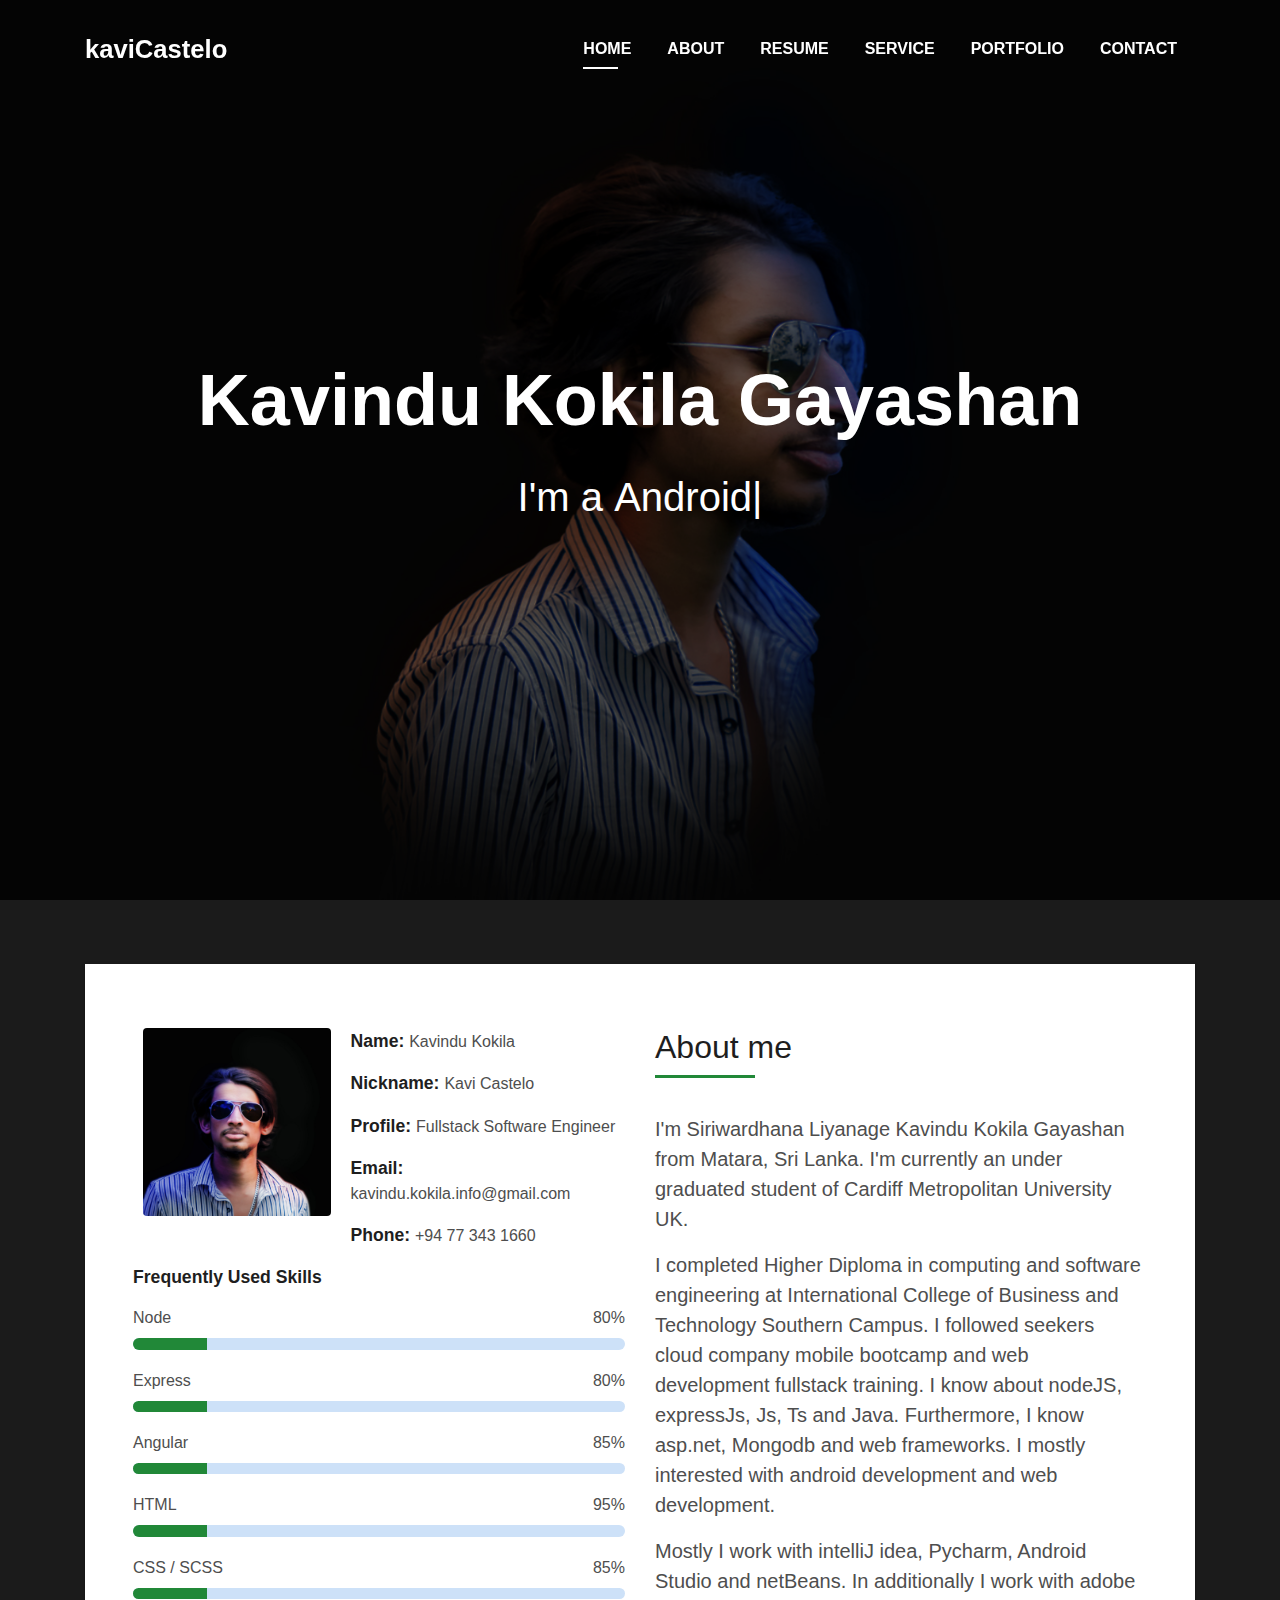
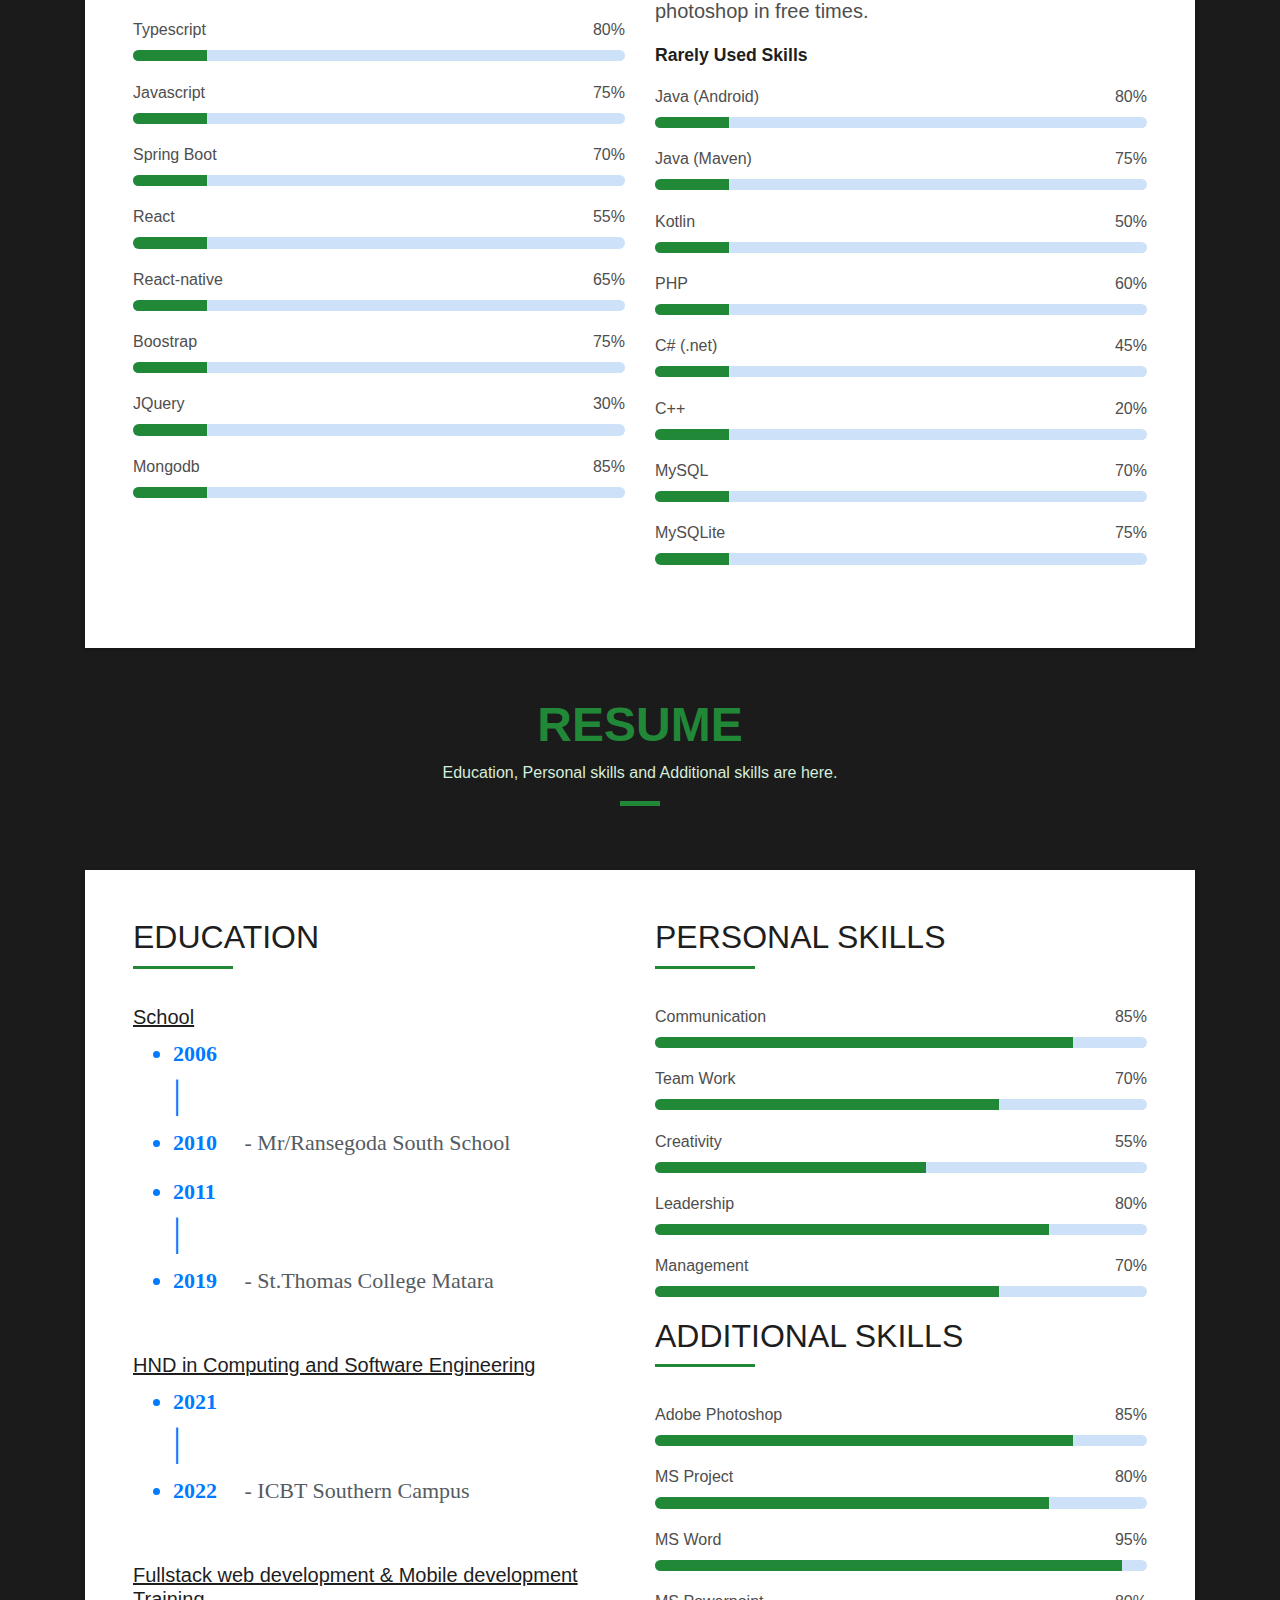
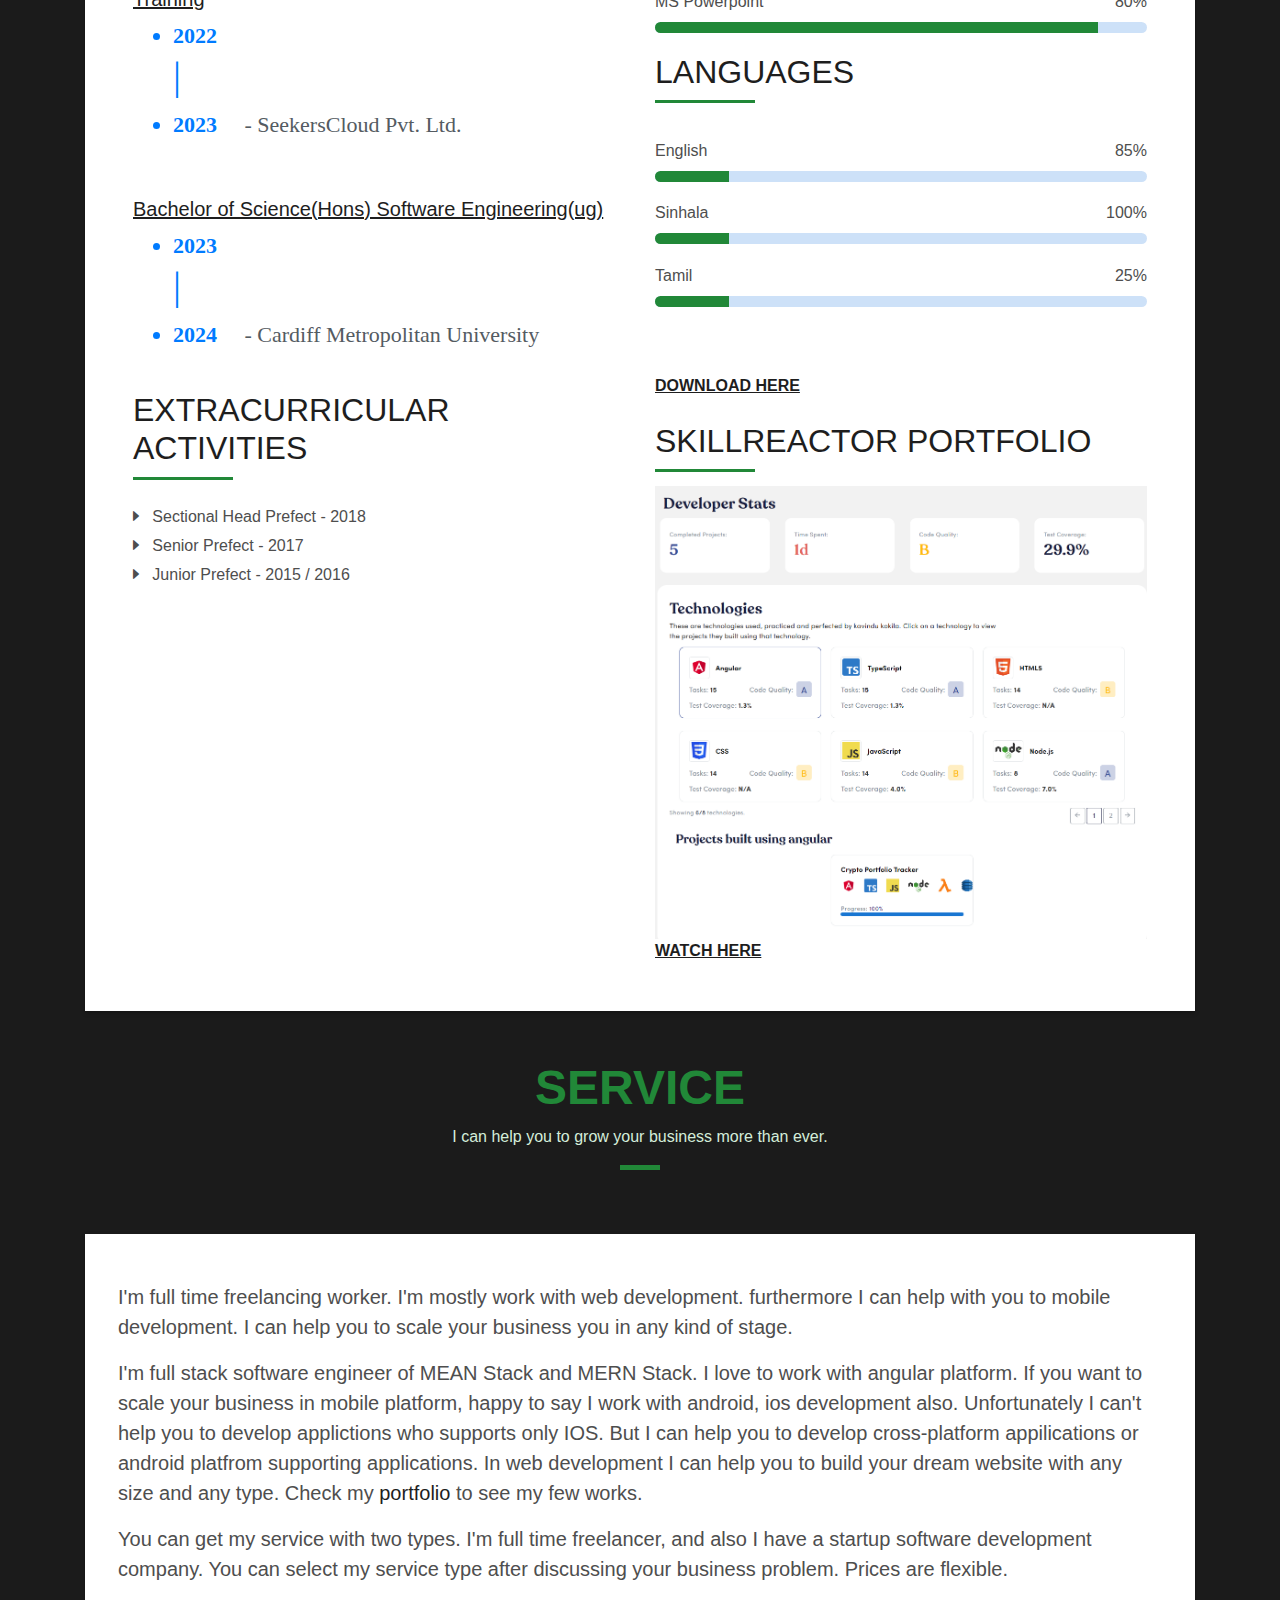
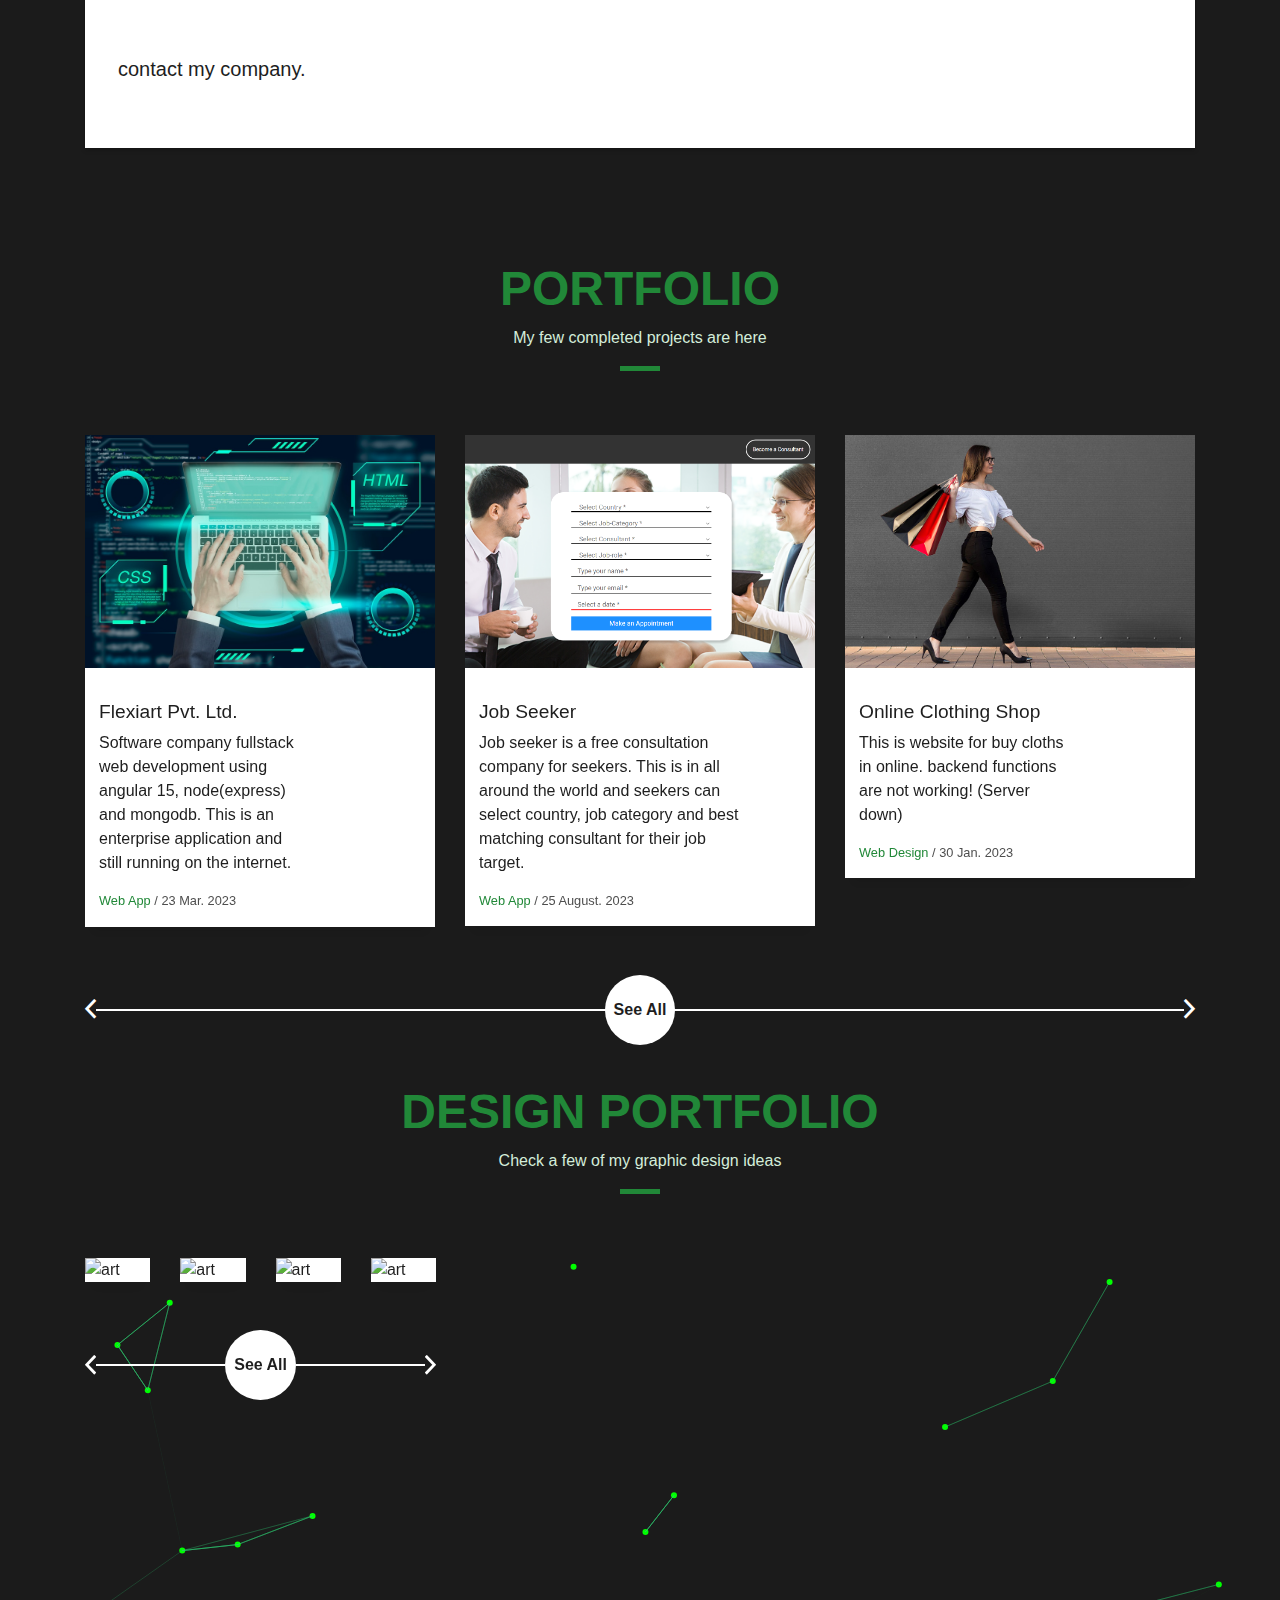
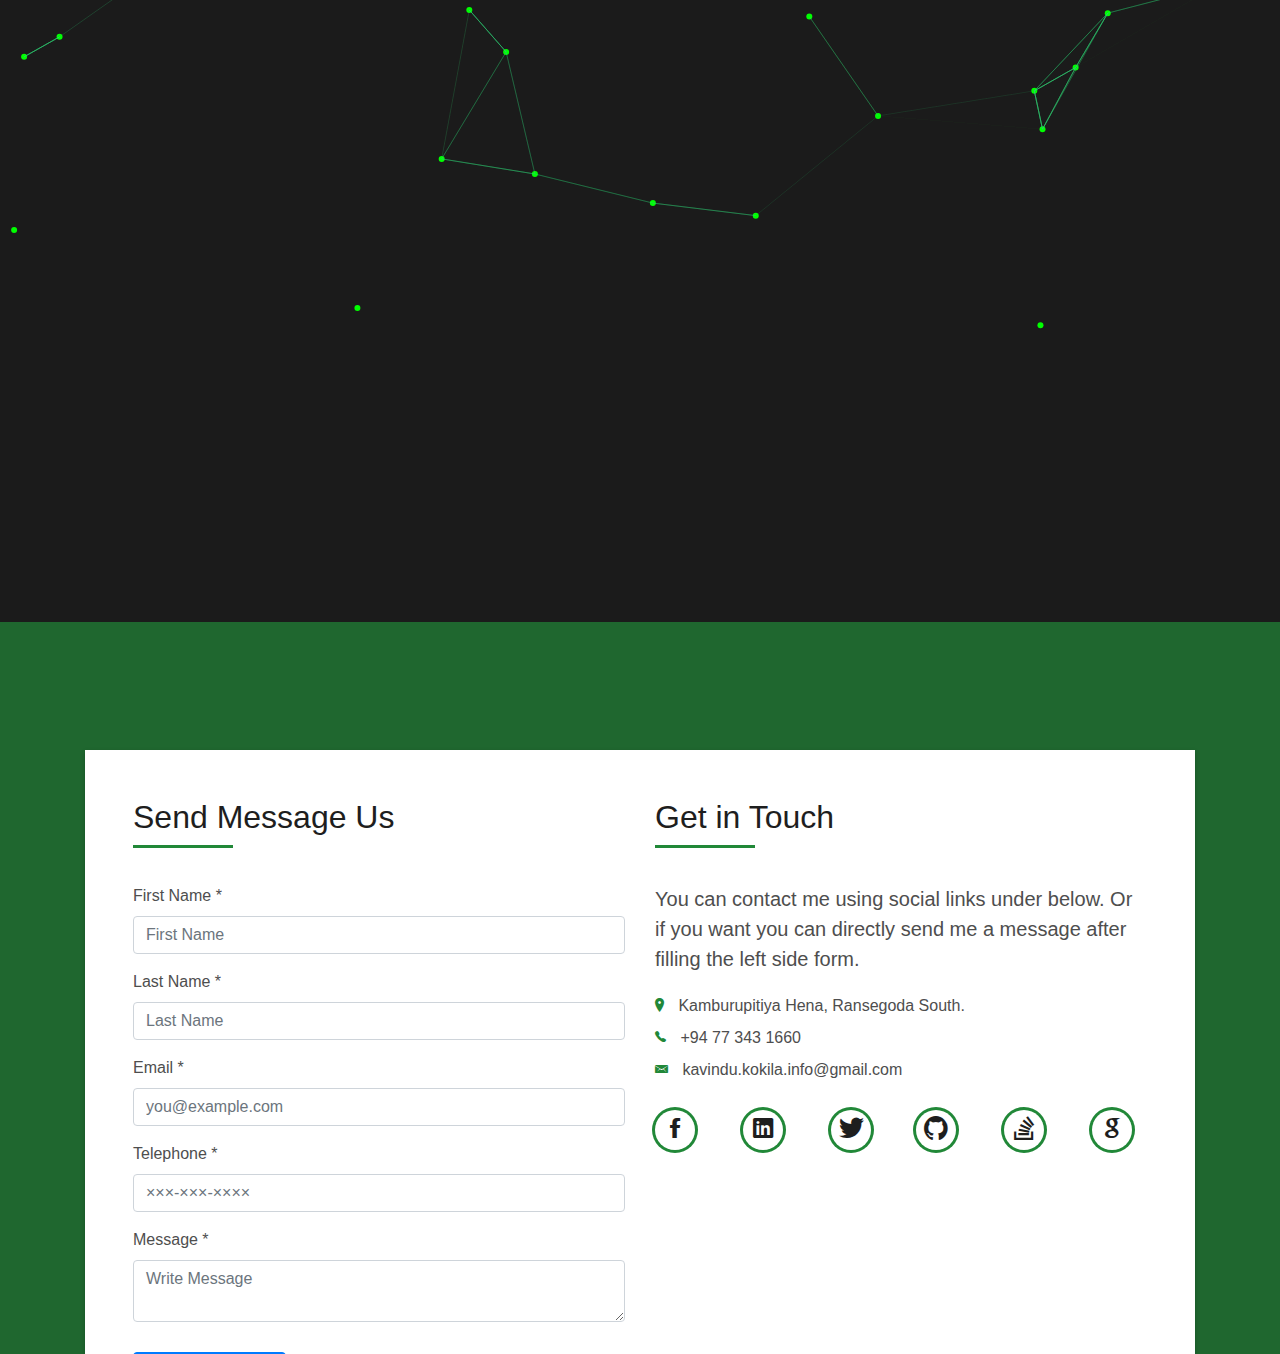
==== index.html @ 242eda10 "update seo" ====
<!doctype html>
<html lang="en">
<head>
    <meta charset="UTF-8">
    <meta name="viewport"
          content="width=device-width, user-scalable=no, initial-scale=1.0, maximum-scale=1.0, minimum-scale=1.0">
    <meta http-equiv="X-UA-Compatible" content="ie=edge">
    <meta name="description"
          content="I'm a freelance developer, designer, and entrepreneur from Sri Lanka. Mobile development and web development are my favorites. Feel free to contact me to get a friendly and quality service.">
    <meta name="keywords"
          content="freelancer, web developer, android developer, entrepreneur, freelancer in sri lanka, best freelancer in sri lanka, remote work, remote work in sri lanka, quality, services, sri lanka, best entrepreneur in sri lanka, programmer, coder, computer specialist, developer, developer in sri lanka, mobile developer, mobile developer in sri lanka">
    <meta name="author" content="kavi castelo">
    <meta http-equiv="X-UA-Compatible" content="ie=edge">
    <base href="/">
    <link rel="apple-touch-icon" sizes="180x180" href="/apple-touch-icon.png">
    <link rel="icon" type="image/png" sizes="32x32" href="/favicon-32x32.png">
    <link rel="icon" type="image/png" sizes="16x16" href="/favicon-16x16.png">
    <link rel="manifest" href="/site.webmanifest">

    <title>Kavindu Kokila Gayashan</title>
    <!--style sheets-->
    <!-- Bootstrap CSS File -->
    <link href="lib/bootstrap/css/bootstrap.min.css" rel="stylesheet">

    <link href="https://cdnjs.cloudflare.com/ajax/libs/font-awesome/5.13.0/css/all.min.css" rel="stylesheet">

    <!-- Libraries CSS Files -->
    <link href="lib/font-awesome/css/font-awesome.min.css" rel="stylesheet">
    <link href="lib/animate/animate.min.css" rel="stylesheet">
    <link href="lib/ionicons/css/ionicons.min.css" rel="stylesheet">
    <link href="lib/owlcarousel/assets/owl.carousel.min.css" rel="stylesheet">
    <link href="lib/lightbox/css/lightbox.min.css" rel="stylesheet">

    <!-- Main Stylesheet File -->
    <link href="css/style.css" rel="stylesheet">

</head>

<body id="page-top">
<!--/ Nav Star /-->
<nav class="navbar navbar-b navbar-trans navbar-expand-md fixed-top" id="mainNav">
    <div class="container">
        <a class="navbar-brand js-scroll" href="#page-top">kaviCastelo</a>
        <button class="navbar-toggler collapsed" type="button" data-toggle="collapse" data-target="#navbarDefault"
                aria-controls="navbarDefault" aria-expanded="false" aria-label="Toggle navigation">
            <span></span>
            <span></span>
            <span></span>
        </button>
        <div class="navbar-collapse collapse justify-content-end" id="navbarDefault">
            <ul class="navbar-nav">
                <li class="nav-item">
                    <a class="nav-link js-scroll active" href="#home">Home</a>
                </li>
                <li class="nav-item">
                    <a class="nav-link js-scroll" href="#about">About</a>
                </li>
                <li class="nav-item">
                    <a class="nav-link js-scroll" href="#resume">Resume</a>
                </li>
                <li class="nav-item">
                    <a class="nav-link js-scroll" href="#service">Service</a>
                </li>
                <li class="nav-item">
                    <a class="nav-link js-scroll" href="#work">Portfolio</a>
                </li>
                <li class="nav-item">
                    <a class="nav-link js-scroll" href="#contact">Contact</a>
                </li>
            </ul>
        </div>
    </div>
</nav>
<!--/ Nav End /-->

<!--/ Intro Skew Star /-->
<div id="home" class="intro route bg-image" style="background-image: url(img/intro-bg.jpg)">
    <div class="overlay-itro"></div>
    <div class="intro-content display-table">
        <div class="table-cell">
            <div class="container">
                <!--<p class="display-6 color-d">Hello, world!</p>-->
                <h1 class="intro-title mb-4">Kavindu Kokila Gayashan</h1>
                <p class="intro-subtitle"><span>I'm a&nbsp;</span><span class="text-slider-items">Android Developer,Web Developer,Frontend Developer,Backend Developer,Graphic Designer,Cross Platform App Developer, Freelancer</span><strong
                        class="text-slider"></strong></p>
                <!-- <p class="pt-3"><a class="btn btn-primary btn js-scroll px-4" href="#about" role="button">Learn More</a></p> -->
            </div>
        </div>
    </div>
</div>
<!--/ Intro Skew End /-->

<section id="about" class="about-mf sect-pt4 route">
    <div class="container">
        <div class="row">
            <div class="col-sm-12">
                <div class="box-shadow-full">
                    <div class="row">
                        <div class="col-md-6">
                            <div class="row">
                                <div class="col-sm-6 col-md-5">
                                    <div class="about-img">
                                        <img src="img/propic.jpg" class="img-fluid rounded b-shadow-a" alt="profile">
                                    </div>
                                </div>
                                <div class="col-sm-6 col-md-7">
                                    <div class="about-info">
                                        <p><span class="title-s">Name: </span> <span>Kavindu Kokila</span></p>
                                        <p><span class="title-s">Nickname: </span> <span>Kavi Castelo</span></p>
                                        <p><span class="title-s">Profile: </span>
                                            <span>Fullstack Software Engineer</span></p>
                                        <p><span class="title-s">Email: </span>
                                            <span>kavindu.kokila.info@gmail.com</span></p>
                                        <p><span class="title-s">Phone: </span> <span>+94 77 343 1660</span></p>
                                    </div>
                                </div>
                            </div>

                            <div class="skill-mf">
                                <p class="title-s">Frequently Used Skills</p>
                                <span>Node</span> <span class="pull-right"><span class="counter">80</span>%</span>
                                <div class="progress">
                                    <div id="nodeprogress" class="progress-bar" role="progressbar" aria-valuenow="80"
                                         aria-valuemin="0"
                                         aria-valuemax="100"></div>
                                </div>
                                <span>Express</span> <span class="pull-right"><span class="counter">80</span>%</span>
                                <div class="progress">
                                    <div id="expressprogress" class="progress-bar" role="progressbar" aria-valuenow="80"
                                         aria-valuemin="0"
                                         aria-valuemax="100"></div>
                                </div>
                                <span>Angular</span> <span class="pull-right"><span class="counter">85</span>%</span>
                                <div class="progress">
                                    <div id="angularprogress" class="progress-bar" role="progressbar" aria-valuenow="85"
                                         aria-valuemin="0"
                                         aria-valuemax="100"></div>
                                </div>
                                <span>HTML</span> <span class="pull-right"><span class="counter">95</span>%</span>
                                <div class="progress">
                                    <div id="htmlprogress" class="progress-bar" role="progressbar" aria-valuenow="95"
                                         aria-valuemin="0"
                                         aria-valuemax="100"></div>
                                </div>
                                <span>CSS / SCSS</span> <span class="pull-right"><span class="counter">85</span>%</span>
                                <div class="progress">
                                    <div id="cssprogress" class="progress-bar" role="progressbar" aria-valuenow="85"
                                         aria-valuemin="0"
                                         aria-valuemax="100"></div>
                                </div>
                                <span>Typescript</span> <span class="pull-right"><span class="counter">80</span>%</span>
                                <div class="progress">
                                    <div id="tsprogress" class="progress-bar" role="progressbar" aria-valuenow="80"
                                         aria-valuemin="0"
                                         aria-valuemax="100"></div>
                                </div>
                                <span>Javascript</span> <span class="pull-right"><span class="counter">75</span>%</span>
                                <div class="progress">
                                    <div id="jsprogress" class="progress-bar" role="progressbar" aria-valuenow="75"
                                         aria-valuemin="0"
                                         aria-valuemax="100"></div>
                                </div>
                                <span>Spring Boot</span> <span class="pull-right"><span
                                    class="counter">70</span>%</span>
                                <div class="progress">
                                    <div id="springprogress" class="progress-bar" role="progressbar" aria-valuenow="70"
                                         aria-valuemin="0"
                                         aria-valuemax="100"></div>
                                </div>
                                <span>React</span> <span class="pull-right"><span class="counter">55</span>%</span>
                                <div class="progress">
                                    <div id="reactprogress" class="progress-bar" role="progressbar" aria-valuenow="55"
                                         aria-valuemin="0"
                                         aria-valuemax="100"></div>
                                </div>
                                <span>React-native</span> <span class="pull-right"><span
                                    class="counter">65</span>%</span>
                                <div class="progress">
                                    <div id="react-nativeprogress" class="progress-bar" role="progressbar"
                                         aria-valuenow="65" aria-valuemin="0"
                                         aria-valuemax="100"></div>
                                </div>
                                <span>Boostrap</span> <span class="pull-right"><span class="counter">75</span>%</span>
                                <div class="progress">
                                    <div id="btprogress" class="progress-bar" role="progressbar" aria-valuenow="75"
                                         aria-valuemin="0"
                                         aria-valuemax="100"></div>
                                </div>
                                <span>JQuery</span> <span class="pull-right"><span class="counter">30</span>%</span>
                                <div class="progress">
                                    <div id="jqprogress" class="progress-bar" role="progressbar" aria-valuenow="30"
                                         aria-valuemin="0"
                                         aria-valuemax="100"></div>
                                </div>
                                <span>Mongodb</span> <span class="pull-right"><span class="counter">85</span>%</span>
                                <div class="progress">
                                    <div id="mongoprogress" class="progress-bar" role="progressbar" aria-valuenow="85"
                                         aria-valuemin="0"
                                         aria-valuemax="100"></div>
                                </div>
                            </div>
                        </div>
                        <div class="col-md-6">
                            <div class="about-me pt-4 pt-md-0">
                                <div class="title-box-2">
                                    <h5 class="title-left">
                                        About me
                                    </h5>
                                </div>
                                <p class="lead">
                                    I'm Siriwardhana Liyanage Kavindu Kokila Gayashan from Matara, Sri Lanka. I'm
                                    currently an under graduated student of Cardiff Metropolitan University UK.
                                </p>
                                <p class="lead">
                                    I completed Higher Diploma in computing and software engineering at International
                                    College of Business
                                    and Technology Southern Campus. I followed seekers cloud company mobile bootcamp
                                    and web development fullstack training.
                                    I know about nodeJS, expressJs, Js, Ts and Java. Furthermore, I know asp.net,
                                    Mongodb and web frameworks. I mostly interested with android development and web
                                    development.
                                </p>
                                <p class="lead">
                                    Mostly I work with intelliJ idea, Pycharm, Android Studio and netBeans. In
                                    additionally I work with
                                    adobe photoshop in free times.
                                </p>

                                <div class="skill-mf">
                                    <p class="title-s">Rarely Used Skills</p>
                                    <span>Java (Android)</span> <span class="pull-right"><span
                                        class="counter">80</span>%</span>
                                    <div class="progress">
                                        <div id="javaprogress" class="progress-bar" role="progressbar"
                                             aria-valuenow="80"
                                             aria-valuemin="0"
                                             aria-valuemax="100"></div>
                                    </div>
                                    <span>Java (Maven)</span> <span class="pull-right"><span class="counter">75</span>%</span>
                                    <div class="progress">
                                        <div id="jprogress" class="progress-bar" role="progressbar" aria-valuenow="75"
                                             aria-valuemin="0"
                                             aria-valuemax="100"></div>
                                    </div>
                                    <span>Kotlin</span> <span class="pull-right"><span class="counter">50</span>%</span>
                                    <div class="progress">
                                        <div id="kotlinprogress" class="progress-bar" role="progressbar"
                                             aria-valuenow="50" aria-valuemin="0"
                                             aria-valuemax="100"></div>
                                    </div>
                                    <span>PHP</span> <span class="pull-right"><span class="counter">60</span>%</span>
                                    <div class="progress">
                                        <div id="phpprogress" class="progress-bar" role="progressbar" aria-valuenow="60"
                                             aria-valuemin="0"
                                             aria-valuemax="100"></div>
                                    </div>
                                    <span>C# (.net)</span> <span class="pull-right"><span
                                        class="counter">45</span>%</span>
                                    <div class="progress">
                                        <div id="csharpprogress" class="progress-bar" role="progressbar"
                                             aria-valuenow="45" aria-valuemin="0"
                                             aria-valuemax="100"></div>
                                    </div>
                                    <span>C++</span> <span class="pull-right"><span class="counter">20</span>%</span>
                                    <div class="progress">
                                        <div id="cplusprogress" class="progress-bar" role="progressbar"
                                             aria-valuenow="20" aria-valuemin="0"
                                             aria-valuemax="100"></div>
                                    </div>
                                    <span>MySQL</span> <span class="pull-right"><span class="counter">70</span>%</span>
                                    <div class="progress">
                                        <div id="mysqlprogress" class="progress-bar" role="progressbar"
                                             aria-valuenow="70"
                                             aria-valuemin="0"
                                             aria-valuemax="100"></div>
                                    </div>
                                    <span>MySQLite</span> <span class="pull-right"><span
                                        class="counter">75</span>%</span>
                                    <div class="progress">
                                        <div id="mysqliprogress" class="progress-bar" role="progressbar"
                                             aria-valuenow="75" aria-valuemin="0"
                                             aria-valuemax="100"></div>
                                    </div>
                                </div>
                            </div>
                        </div>
                    </div>
                </div>
            </div>
        </div>
    </div>
</section>

<!--/ Section Resume Star /-->
<section id="resume" class="resume-mf route">
    <div class="container">
        <div class="row">
            <div class="col-sm-12">
                <div class="title-box text-center">
                    <h3 class="title-a">
                        Resume
                    </h3>
                    <p class="subtitle-a">
                        Education, Personal skills and Additional skills are here.
                    </p>
                    <div class="line-mf"></div>
                </div>
                <div class="box-shadow-full">
                    <div class="row">
                        <div class="col-md-6">
                            <div class="about-me pt-4 pt-md-0">
                                <div class="title-box-2">
                                    <h6 class="title-left">
                                        EDUCATION
                                    </h6>
                                </div>
                                <p class="lead">
                                <h5><u>School</u></h5>
                                <ul class="edu"
                                    style="font-size: 22px; font-weight: bolder; font-family: 'Agency FB',serif; color: #007bff;">
                                    <li>2006</li>
                                    <h1 style="color: #007bff;">|</h1>
                                    <li>2010&nbsp;&nbsp;&nbsp;&nbsp;&nbsp;<span
                                            style="color: #545b62;font-weight: lighter">- Mr/Ransegoda South School</span>
                                    </li>
                                </ul>
                                <ul class="edu"
                                    style="font-size: 22px; font-weight: bolder; font-family: 'Agency FB',serif; color: #007bff;">
                                    <li>2011</li>
                                    <h1 style="color: #007bff;">|</h1>
                                    <li>2019&nbsp;&nbsp;&nbsp;&nbsp;&nbsp;<span
                                            style="color: #545b62;font-weight: lighter">- St.Thomas College Matara</span>
                                    </li>
                                </ul>
                                </p>
                                <p>&nbsp;<br></p>
                                <p class="lead">
                                <h5><u>HND in Computing and Software Engineering</u></h5>
                                <ul class="edu"
                                    style="font-size: 22px; font-weight: bolder; font-family: 'Agency FB',serif; color: #007bff;">
                                    <li>2021</li>
                                    <h1 style="color: #007bff;">|</h1>
                                    <li>2022&nbsp;&nbsp;&nbsp;&nbsp;&nbsp;<span
                                            style="color: #545b62;font-weight: lighter">- ICBT Southern Campus</span>
                                    </li>
                                </ul>
                                </p>
                                <p>&nbsp;<br></p>
                                <p class="lead">
                                <h5><u>Fullstack web development & Mobile development Training</u></h5>
                                <ul class="edu"
                                    style="font-size: 22px; font-weight: bolder; font-family: 'Agency FB',serif; color: #007bff;">
                                    <li>2022</li>
                                    <h1 style="color: #007bff;">|</h1>
                                    <li>2023&nbsp;&nbsp;&nbsp;&nbsp;&nbsp;<span
                                            style="color: #545b62;font-weight: lighter">- SeekersCloud Pvt. Ltd.</span>
                                    </li>
                                </ul>
                                </p>
                                <p>&nbsp;<br></p>
                                <p class="lead">
                                <h5><u>Bachelor of Science(Hons) Software Engineering(ug)</u></h5>
                                <ul class="edu"
                                    style="font-size: 22px; font-weight: bolder; font-family: 'Agency FB'; color: #007bff;">
                                    <li>2023</li>
                                    <h1 style="color: #007bff;">|</h1>
                                    <li>2024&nbsp;&nbsp;&nbsp;&nbsp;&nbsp;<span
                                            style="color: #545b62;font-weight: lighter">- Cardiff Metropolitan University</span>
                                    </li>
                                </ul>
                                </p>
                                <br>
                                <div class="title-box-2">
                                    <h6 class="title-left">
                                        EXTRACURRICULAR ACTIVITIES
                                    </h6>
                                    <br>
                                    <ul class="ul-resect extra-activities">
                                        <li><i class="ion-arrow-right-b"></i>&nbsp;&nbsp; Sectional Head Prefect - 2018
                                        </li>
                                        <li><i class="ion-arrow-right-b"></i>&nbsp;&nbsp; Senior Prefect - 2017</li>
                                        <li><i class="ion-arrow-right-b"></i>&nbsp;&nbsp; Junior Prefect - 2015 / 2016
                                        </li>
                                    </ul>
                                </div>
                            </div>
                        </div>
                        <div class="col-md-6">
                            <div class="about-me pt-4 pt-md-0">
                                <div class="title-box-2">
                                    <h5 class="title-left">
                                        PERSONAL SKILLS
                                    </h5>
                                </div>
                                <div class="skill-mf">
                                    <span>Communication</span> <span class="pull-right"><span class="counter">85</span>%</span>
                                    <div class="progress">
                                        <div class="progress-bar" style="width: 85%;" role="progressbar"
                                             aria-valuenow="85" aria-valuemin="0"
                                             aria-valuemax="100"></div>
                                    </div>
                                    <span>Team Work</span> <span class="pull-right"><span
                                        class="counter">70</span>%</span>
                                    <div class="progress">
                                        <div class="progress-bar" style="width: 70%;" role="progressbar"
                                             aria-valuenow="70" aria-valuemin="0"
                                             aria-valuemax="100"></div>
                                    </div>
                                    <span>Creativity</span> <span class="pull-right"><span
                                        class="counter">55</span>%</span>
                                    <div class="progress">
                                        <div class="progress-bar" style="width: 55%;" role="progressbar"
                                             aria-valuenow="55" aria-valuemin="0"
                                             aria-valuemax="100"></div>
                                    </div>
                                    <span>Leadership</span> <span class="pull-right"><span
                                        class="counter">80</span>%</span>
                                    <div class="progress">
                                        <div class="progress-bar" style="width: 80%;" role="progressbar"
                                             aria-valuenow="80" aria-valuemin="0"
                                             aria-valuemax="100"></div>
                                    </div>
                                    <span>Management</span> <span class="pull-right"><span
                                        class="counter">70</span>%</span>
                                    <div class="progress">
                                        <div class="progress-bar" style="width: 70%;" role="progressbar"
                                             aria-valuenow="70" aria-valuemin="0"
                                             aria-valuemax="100"></div>
                                    </div>
                                </div>

                                <div class="title-box-2">
                                    <h5 class="title-left">
                                        ADDITIONAL SKILLS
                                    </h5>
                                </div>
                                <div class="skill-mf">
                                    <span>Adobe Photoshop</span> <span class="pull-right"><span
                                        class="counter">85</span>%</span>
                                    <div class="progress">
                                        <div class="progress-bar" style="width: 85%;" role="progressbar"
                                             aria-valuenow="85" aria-valuemin="0"
                                             aria-valuemax="100"></div>
                                    </div>
                                    <span>MS Project</span> <span class="pull-right"><span
                                        class="counter">80</span>%</span>
                                    <div class="progress">
                                        <div class="progress-bar" style="width: 80%;" role="progressbar"
                                             aria-valuenow="70" aria-valuemin="0"
                                             aria-valuemax="100"></div>
                                    </div>
                                    <span>MS Word</span> <span class="pull-right"><span
                                        class="counter">95</span>%</span>
                                    <div class="progress">
                                        <div class="progress-bar" style="width: 95%;" role="progressbar"
                                             aria-valuenow="55" aria-valuemin="0"
                                             aria-valuemax="100"></div>
                                    </div>
                                    <span>MS Powerpoint</span> <span class="pull-right"><span class="counter">80</span>%</span>
                                    <div class="progress">
                                        <div class="progress-bar" style="width: 90%;" role="progressbar"
                                             aria-valuenow="90" aria-valuemin="0"
                                             aria-valuemax="100"></div>
                                    </div>
                                </div>
                            </div>
                            <div class="about-me pt-4 pt-md-0">
                                <div class="title-box-2">
                                    <h5 class="title-left">
                                        LANGUAGES
                                    </h5>
                                </div>
                                <div class="skill-mf">
                                    <span>English</span> <span class="pull-right"><span
                                        class="counter">85</span>%</span>
                                    <div class="progress">
                                        <div id="Englishprogress" class="progress-bar" role="progressbar"
                                             aria-valuenow="85" aria-valuemin="0"
                                             aria-valuemax="100"></div>
                                    </div>
                                    <span>Sinhala</span> <span class="pull-right"><span
                                        class="counter">100</span>%</span>
                                    <div class="progress">
                                        <div id="Sinhalaprogress" class="progress-bar" role="progressbar"
                                             aria-valuenow="100" aria-valuemin="0"
                                             aria-valuemax="100"></div>
                                    </div>
                                    <span>Tamil</span> <span class="pull-right"><span class="counter">25</span>%</span>
                                    <div class="progress">
                                        <div id="Tamilprogress" class="progress-bar" role="progressbar"
                                             aria-valuenow="25" aria-valuemin="0"
                                             aria-valuemax="100"></div>
                                    </div>
                                </div>
                            </div>
                            <br><br>
                            <a href="./pdf/my-cv.pdf" target="_blank"
                               style="font-weight: bold; text-decoration: underline; margin-bottom: 2vw">DOWNLOAD
                                HERE</a>
                            <br><br>
                            <h5 class="title-left" style="margin-bottom: 2vw">
                                SKILLREACTOR PORTFOLIO
                            </h5>
                            <img src="./img/skill-reactor.png" alt="portfolio" style="width: 100%">
                            <a href="https://resume.skillreactor.io/ab8947ff39df15f0cc022075d296dc03" target="_blank"
                               style="font-weight: bold; text-decoration: underline;">WATCH HERE</a>
                        </div>
                    </div>
                    <!--                    <div style="margin-top: 1.5vw">-->
                    <!--                        <h5 class="title-left">-->
                    <!--                            SKILLREACTOR PORTFOLIO-->
                    <!--                        </h5>-->
                    <!--                        <object type="text/html" data="https://resume.skillreactor.io/ab8947ff39df15f0cc022075d296dc03" style="width: 100%; height: 600px">-->
                    <!--                        </object>-->
                    <!--&lt;!&ndash;                        <iframe src="https://resume.skillreactor.io/ab8947ff39df15f0cc022075d296dc03" frameborder="0" width="100%" height="500px"></iframe>&ndash;&gt;-->
                    <!--                    </div>-->
                </div>
            </div>
        </div>
    </div>
</section>
<!--/ Section Resume End /-->

<!--/ Section Service Start /-->
<section id="service" class="resume-mf route">
    <div class="container">
        <div class="row">
            <div class="col-sm-12">
                <div class="title-box text-center">
                    <h3 class="title-a">
                        Service
                    </h3>
                    <p class="subtitle-a">
                        I can help you to grow your business more than ever.
                    </p>
                    <div class="line-mf"></div>
                </div>
                <div class="box-shadow-full">
                    <div class="row">
                        <div class=" pt-4 pt-md-0">
                            <p class="lead">
                                I'm full time freelancing worker. I'm mostly work with web development. furthermore I
                                can help with you to mobile development. I can help you to scale your business you in
                                any kind of stage.
                            </p>
                            <p class="lead">
                                I'm full stack software engineer of MEAN Stack and MERN Stack. I love to work with
                                angular platform. If you want to scale your business in mobile platform, happy to say I
                                work with android, ios development also. Unfortunately I can't help you to develop
                                applictions who supports only IOS. But I can help you to develop cross-platform
                                appilications or android platfrom supporting applications. In web development I can help
                                you to build your dream website with any size and any type. Check my <a
                                    href="works.html">portfolio</a> to see my
                                few works.
                            </p>
                            <p class="lead">
                                You can get my service with two types. I'm full time freelancer, and also I have a
                                startup software development company. You can select my service type after discussing
                                your business problem. Prices are flexible.
                            </p>

                            <!--                            fiverr badge start-->
                            <div itemscope itemtype='http://schema.org/Person' class='fiverr-seller-widget'
                                 style='display: inline-block;'>
                                <a itemprop='url' href=https://www.fiverr.com/kavindu002 rel="nofollow" target="_blank"
                                   style='display: inline-block;'>
                                    <div class='fiverr-seller-content'
                                         id='fiverr-seller-widget-content-e2be8fb1-4051-4add-9b7c-954c511512aa'
                                         itemprop='contentURL' style='display: none;'></div>
                                    <div id='fiverr-widget-seller-data' style='display: none;'>
                                        <div itemprop='name'>kavindu002</div>
                                        <div itemscope itemtype='http://schema.org/Organization'><span itemprop='name'>Fiverr</span>
                                        </div>
                                        <div itemprop='jobtitle'>Seller</div>
                                        <div itemprop='description'>I'm a web developer and like to work with MEAN and
                                            MERN stacks. I'm undergraduate student of cardiff metropolitan university. I
                                            love to develop and design websites. Additionally I work with logo design
                                            and flyer designs too.
                                        </div>
                                    </div>
                                </a>
                            </div>

                            <script id='fiverr-seller-widget-script-e2be8fb1-4051-4add-9b7c-954c511512aa'
                                    src='https://widgets.fiverr.com/api/v1/seller/kavindu002?widget_id=e2be8fb1-4051-4add-9b7c-954c511512aa'
                                    data-config='{"category_name":"Programming \u0026 Tech"}' async='true'
                                    defer='true'></script>
                            <!--                            fiverr badge end-->

                            <p class="lead">
                                <br>
                                <a href="https://flexi-art.com/#/home" target="_blank">contact my company.</a>
                            </p>

                        </div>
                    </div>
                </div>
            </div>
        </div>
    </div>
</section>
<!--/ Section Service End /-->

<!--/ Section Portfolio Star /-->
<section id="work" class="portfolio-mf sect-pt4 route">
    <div class="container">
        <div class="row">
            <div class="col-sm-12">
                <div class="title-box text-center">
                    <h3 class="title-a">
                        Portfolio
                    </h3>
                    <p class="subtitle-a">
                        My few completed projects are here
                    </p>
                    <div class="line-mf"></div>
                </div>
            </div>
        </div>
        <div class="row">
            <div class="col-md-4">
                <div class="work-box">
                    <a href="./works/flexiart-docs.html" target="_blank" rel="lightframe">
                        <div class="work-img">
                            <img src="./img/work-11.jpg" alt="work" class="img-fluid">
                        </div>
                        <div class="work-content">
                            <div class="row">
                                <div class="col-sm-8">
                                    <h2 class="w-title">Flexiart Pvt. Ltd.</h2>
                                    <p>Software company fullstack web development using angular 15, node(express) and
                                        mongodb. This is an enterprise application and still running on the
                                        internet.</p>
                                    <div class="w-more">
                                        <span class="w-ctegory">Web App</span> / <span
                                            class="w-date">23 Mar. 2023</span>
                                    </div>
                                </div>
                            </div>
                        </div>
                    </a>
                </div>
            </div>
            <div class="col-md-4">
                <div class="work-box">
                    <a href="./works/job-seeker-docs.html" target="_blank" rel="lightframe">
                        <div class="work-img">
                            <img src="./img/work-12.png" alt="work" class="img-fluid">
                        </div>
                        <div class="work-content">
                            <div class="row">
                                <div class="col-sm-10">
                                    <h2 class="w-title">Job Seeker</h2>
                                    <p>Job seeker is a free consultation company for seekers. This is in all around the
                                        world and seekers can select country, job category and best matching consultant
                                        for their job target.</p>
                                    <div class="w-more">
                                        <span class="w-ctegory">Web App</span> / <span
                                            class="w-date">25 August. 2023</span>
                                    </div>
                                </div>
                            </div>
                        </div>
                    </a>
                </div>
            </div>
            <div class="col-md-4">
                <div class="work-box">
                    <a href="https://online-clothing-shop.netlify.app/#/home" rel="lightframe">
                        <div class="work-img">
                            <img src="./img/work-8.jpg" alt="work" class="img-fluid">
                        </div>
                        <div class="work-content">
                            <div class="row">
                                <div class="col-sm-8">
                                    <h2 class="w-title">Online Clothing Shop</h2>
                                    <p>This is website for buy cloths in online. backend functions are not working!
                                        (Server down)</p>
                                    <div class="w-more">
                                        <span class="w-ctegory">Web Design</span> / <span
                                            class="w-date">30 Jan. 2023</span>
                                    </div>
                                </div>
                            </div>
                        </div>
                    </a>
                </div>
            </div>
            <div class="col-12">
                <div class="d-flex align-items-center justify-content-center">
                    <span class="ion-chevron-left" style="font-size: 1.4rem; color: white"></span>
                    <div style="width: 100%; height: 2px; background-color: white"></div>
                    <div style="white-space: nowrap; height: 70px; border-radius: 100%; background-color: white; display: flex; align-items: center">
                        <a href="works.html" style="font-weight: 700">&nbsp;&nbsp;See All&nbsp;&nbsp;</a>
                    </div>
                    <div style="width: 100%; height: 2px; background-color: white"></div>
                    <span class="ion-chevron-right" style="font-size: 1.4rem; color: white"></span>
                </div>
            </div>
        </div>
    </div>
</section>
<!--/ Section Portfolio End /-->

<!--gallery-->
<div id="gallery" class="col-12"
     style="display: flex; align-items: center; justify-content: center; flex-direction: column">
    <!--    <iframe src="gallery.html" frameborder="0" width="100%" height="500px" style="position: absolute"></iframe>-->
    <div class="row" style="margin-top: 3vw">
        <div class="col-sm-12">
            <div class="title-box text-center">
                <h3 class="title-a">
                    Design Portfolio
                </h3>
                <p class="subtitle-a">
                    Check a few of my graphic design ideas
                </p>
                <div class="line-mf"></div>
            </div>
        </div>
    </div>
    <div class="container">
        <div style="position: relative;">
            <div class="row" style="position: absolute">
                <div class="col-6 col-md-3">
                    <div class="work-box">
                        <a href="https://flexi-art.com/#/gallery" rel="lightframe">
                            <div class="work-img">
                                <img src="https://i.pinimg.com/564x/ed/68/4f/ed684f29d30be0bf0c28232f1345d13f.jpg"
                                     alt="art" class="img-fluid">
                            </div>
                        </a>
                    </div>
                </div>
                <div class="col-6 col-md-3">
                    <div class="work-box">
                        <a href="https://flexi-art.com/#/gallery" rel="lightframe">
                            <div class="work-img">
                                <img src="https://i.pinimg.com/564x/0f/95/85/0f95853e740111e58e2940fad9243105.jpg"
                                     alt="art" class="img-fluid">
                            </div>
                        </a>
                    </div>
                </div>
                <div class="col-6 col-md-3">
                    <div class="work-box">
                        <a href="https://flexi-art.com/#/gallery" rel="lightframe">
                            <div class="work-img">
                                <img src="https://i.pinimg.com/564x/6f/78/d0/6f78d0ee99bfa63104c989ae49b82233.jpg"
                                     alt="art" class="img-fluid">
                            </div>
                        </a>
                    </div>
                </div>
                <div class="col-6 col-md-3">
                    <div class="work-box">
                        <a href="https://flexi-art.com/#/gallery" rel="lightframe">
                            <div class="work-img">
                                <img src="https://i.pinimg.com/564x/3b/ad/f4/3badf4960a41f378e991a0849ad71c74.jpg"
                                     alt="art" class="img-fluid">
                            </div>
                        </a>
                    </div>
                </div>
                <div class="col-12">
                    <div class="d-flex align-items-center justify-content-center">
                        <span class="ion-chevron-left" style="font-size: 1.4rem; color: white"></span>
                        <div style="width: 100%; height: 2px; background-color: white"></div>
                        <div style="white-space: nowrap; height: 70px; border-radius: 100%; background-color: white; display: flex; align-items: center">
                            <a href="https://flexi-art.com/#/gallery" target="_blank" style="font-weight: 700">&nbsp;&nbsp;See
                                All&nbsp;&nbsp;</a>
                        </div>
                        <div style="width: 100%; height: 2px; background-color: white"></div>
                        <span class="ion-chevron-right" style="font-size: 1.4rem; color: white"></span>
                    </div>
                </div>
            </div>
        </div>
    </div>
</div>
<!--gallery-->

<!--section contact-->
<section class="paralax-mf footer-paralax bg-image sect-mt4 route" style="background-image: url(img/overlay-bg.jpg)">
    <div class="overlay-mf"></div>
    <div class="container">
        <div class="row">
            <div class="col-sm-12">
                <div class="contact-mf">
                    <div id="contact" class="box-shadow-full">
                        <div class="row">
                            <div class="col-md-6">
                                <div class="title-box-2">
                                    <h5 class="title-left">
                                        Send Message Us
                                    </h5>
                                </div>
                                <div>
                                    <form action="POST" data-netlify="true">
                                        <div class="form-group user-name">
                                            <label for="first">First Name *</label><br>
                                            <input class="form-control" maxlength="50" name="first_name" id="first"
                                                   size="30" type="text" required placeholder="First Name"/>
                                        </div>
                                        <div class="form-group last-name">
                                            <label for="last">Last Name *</label><br>
                                            <input class="form-control" maxlength="50" name="last_name" id="last"
                                                   size="30" type="text" required placeholder="Last Name"/>
                                        </div>
                                        <div class="form-group user-email">
                                            <label for="emailadr">Email *</label><br>
                                            <input class="form-control" maxlength="80" name="email" id="emailadr"
                                                   size="30" type="email" required placeholder="you@example.com"/>
                                        </div>
                                        <div class="form-group user-phone">
                                            <label for="phone">Telephone *</label><br>
                                            <input class="form-control" maxlength="30" name="telephone" id="phone"
                                                   size="30" type="text" required
                                                   placeholder="&#215;&#215;&#215;-&#215;&#215;&#215;-&#215;&#215;&#215;&#215;"/>
                                        </div>
                                        <div class="form-group user-message">
                                            <label for="msg">Message *</label><br>
                                            <!-- "id" for taking message -->
                                            <textarea class="form-control" required id="msg"
                                                      name="msg" placeholder="Write Message"></textarea>
                                        </div>

                                        <div class="form-group user-re-captcha">
                                            <div data-netlify-recaptcha="true" style="margin-bottom: 30px"></div>
                                        </div>
                                        <!-- submit button -->
                                        <button type="submit" class="btn btn-primary">Send Message <i
                                                class="fa fa-paper-plane"></i></button>
                                    </form>
                                </div>
                            </div>
                            <div class="col-md-6">
                                <div class="title-box-2 pt-4 pt-md-0">
                                    <h5 class="title-left">
                                        Get in Touch
                                    </h5>
                                </div>
                                <div class="more-info">
                                    <p class="lead">
                                        You can contact me using social links under below. Or if you want you can
                                        directly send me a message after filling the left side form.
                                    </p>
                                    <ul class="list-ico">
                                        <li><span class="ion-ios-location"></span> Kamburupitiya Hena, Ransegoda South.
                                        </li>
                                        <li><span class="ion-ios-telephone"></span> +94 77 343 1660</li>
                                        <li><span class="ion-email"></span> kavindu.kokila.info@gmail.com</li>
                                    </ul>
                                </div>
                                <div class="socials">
                                    <ul>
                                        <div class="row">
                                            <div class="d-flex col-12 col-sm-6 justify-content-between"
                                                 style="margin-bottom: 40px">
                                                <li><a href="https://www.facebook.com/kavi.castelo/"><span
                                                        class="ico-circle"><i
                                                        class="ion-social-facebook"></i></span></a></li>
                                                <li><a href="https://linkedin.com/in/kavindu-kokila-710963250"><span
                                                        class="ico-circle"><i
                                                        class="ion-social-linkedin"></i></span></a></li>
                                                <li><a href="https://twitter.com/kavicastelo"><span
                                                        class="ico-circle"><i class="ion-social-twitter"></i></span></a>
                                                </li>
                                            </div>
                                            <div class="d-flex col-12 col-sm-6 justify-content-between">
                                                <li><a href="https://github.com/kavicastelo"><span class="ico-circle"><i
                                                        class="ion-social-github"></i></span></a></li>
                                                <li>
                                                    <a href="https://stackoverflow.com/users/20531015/kavi-castelo"><span
                                                            class="ico-circle"><i
                                                            class="fab fa-stack-overflow"></i></span></a></li>
                                                <li>
                                                    <a href="https://g.dev/kavindu_kokila?utm_source=developers.google.com&utm_medium=referral"><span
                                                            class="ico-circle"><i class="ion-social-google"></i></span></a>
                                                </li>
                                            </div>
                                        </div>
                                    </ul>
                                </div>
                            </div>
                        </div>
                    </div>
                </div>
            </div>
        </div>
    </div>

    <footer>
        <div class="container">
            <div class="row">
                <div class="col-sm-12">
                    <div class="copyright-box">
                        <p class="copyright">&copy; 2023 <strong>KaviCastelo</strong>.</p>
                    </div>
                </div>
            </div>
        </div>
    </footer>
</section>
<!--section contact-->


<link href="main.js">
<script src="./js/particles.js"></script>
<!-- JavaScript Libraries -->
<script src="lib/jquery/jquery.min.js"></script>
<script src="lib/jquery/jquery-migrate.min.js"></script>
<script src="lib/popper/popper.min.js"></script>
<script src="lib/bootstrap/js/bootstrap.min.js"></script>
<script src="lib/easing/easing.min.js"></script>
<script src="lib/counterup/jquery.waypoints.min.js"></script>
<script src="lib/counterup/jquery.counterup.js"></script>
<script src="lib/owlcarousel/owl.carousel.min.js"></script>
<script src="lib/lightbox/js/lightbox.min.js"></script>
<script src="lib/typed/typed.min.js"></script>
<!-- Contact Form JavaScript File -->
<script src="contactform/contactform.js"></script>
<!-- Template Main Javascript File -->
<script src="js/main.js"></script>

</body>
</html>
---- css/style.css ----
body {
  background-color: #1B1B1B;
  color: #4e4e4e;
}

h1,
h2,
h3,
h4,
h5,
h6 {
  color: #1e1e1e;
}

a {
  color: #1e1e1e;
  transition: all 0.5s ease-in-out;
}

a:hover {
  color: #00ff00;
  text-decoration: none;
  transition: all 0.5s ease-in-out;
}

.p-r {
  position: relative;
}

.color-a {
  color: #218838;
}

.color-d {
  color: #f5f5f5;
}

.color-text-a {
  color: #4e4e4e;
}

.box-shadow,
.paralax-mf,
.service-box,
.work-box,
.card-blog {
  box-shadow: 0 13px 8px -10px rgba(0, 0, 0, 0.1);
}

.box-shadow-a,
.button:hover {
  box-shadow: 0 0 0 4px #cde1f8;
}

.display-5 {
  font-size: 2.5rem;
  font-weight: 300;
  line-height: 1.1;
}

.display-6 {
  font-size: 2rem;
  font-weight: 300;
  line-height: 1.1;
}

.avatar {
  width: 32px;
  height: 32px;
  margin-right: 4px;
  overflow: hidden;
}

.bg-image {
  background-repeat: no-repeat;
  background-attachment: fixed;
  background-size: cover;
  background-position: center center;
}

.overlay-mf {
  background-color: #218838;
}

.overlay-mf {
  position: absolute;
  top: 0;
  left: 0px;
  padding: 0;
  height: 100%;
  width: 100%;
  opacity: .7;
}

.paralax-mf {
  position: relative;
  padding: 8rem 0;
}

.display-table {
  width: 100%;
  height: 100%;
  display: table;
}

.table-cell {
  display: table-cell;
  vertical-align: middle;
}

/*--/ Sections /--*/

.sect-4 {
  padding: 4rem 0;
}

.sect-pt4 {
  padding-top: 4rem;
}

.sect-mt4 {
  margin-top: 4rem;
}

/*--/ Title s /--*/

.title-s {
  font-weight: 600;
  color: #1e1e1e;
  font-size: 1.1rem;
}

/*--/ Title A /--*/

.title-box {
  margin-bottom: 4rem;
}

.title-a {
  color: #218838;
  font-size: 3rem;
  font-weight: bold;
  text-transform: uppercase;
}

.subtitle-a {
  color: #d4edda;
}

.line-mf {
  width: 40px;
  height: 5px;
  background-color: #218838;
  margin: 0 auto;
}

/*--/ Title Left /--*/

.title-box-2 {
  margin-bottom: 3rem;
}

.title-left {
  font-size: 2rem;
  position: relative;
}

.title-left:before {
  content: '';
  position: absolute;
  height: 3px;
  background-color: #218838;
  width: 100px;
  bottom: -12px;
}

/*------/ Box /------*/

.box-pl2 {
  padding-left: 2rem;
}

.box-shadow-full {
  padding: 3rem 1.25rem;
  position: relative;
  background-color: #fff;
  margin-bottom: 3rem;
  z-index: 2;
  box-shadow: 0 1px 1px 0 rgba(0, 0, 0, 0.06), 0 2px 5px 0 rgba(0, 0, 0, 0.2);
}

/*------/ Socials /------*/

.socials {
  padding: 1.5rem 0;
}

.socials ul li {
  display: inline-block;
}

.socials .ico-circle {
  height: 40px;
  width: 40px;
  font-size: 1.7rem;
  border-radius: 50%;
  line-height: 1.4;
  margin: 0 15px 0 0;
  box-shadow: 0 0 0 3px #218838;
  transition: all 500ms ease;
}

.socials .ico-circle:hover {
  background-color: #218838;
  color: #fff;
  box-shadow: 0 0 0 3px #d4edda;
  transition: all 500ms ease;
}

/*------/ Ul resect /------*/

.ul-resect,
.socials ul,
.list-ico,
.blog-wrapper .post-meta ul,
.box-comments .list-comments,
.widget-sidebar .list-sidebar,
.widget-tags ul {
  list-style: none;
  padding-left: 0;
  margin-bottom: 0;
}

.list-ico {
  line-height: 2;
}

.list-ico span {
  color: #218838;
  margin-right: 10px;
}

/*------/ Ico Circle /------*/

.ico-circle {
  height: 100px;
  width: 100px;
  font-size: 2rem;
  border-radius: 50%;
  line-height: 1.55;
  margin: 0 auto;
  text-align: center;
  box-shadow: 0 0 0 10px #218838;
  display: block;
}

/*------/ Owl Carousel /------*/

.owl-theme .owl-dots {
  text-align: center;
  margin-top: 18px;
}

.owl-theme .owl-dots .owl-dot {
  display: inline-block;
}

.owl-theme .owl-dots .owl-dot span {
  width: 18px;
  height: 7px;
  margin: 5px 5px;
  background: #cde1f8;
  border: 0px solid #cde1f8;
  display: block;
  transition: all 0.6s ease-in-out;
  cursor: pointer;
}

.owl-theme .owl-dots .owl-dot:hover span {
  background-color: #cde1f8;
}

.owl-theme .owl-dots .owl-dot.active span {
  background-color: #1B1B1B;
  width: 25px;
}

/*--/ Scrolltop s /--*/

.scrolltop-mf {
  position: relative;
  display: none;
}

.scrolltop-mf span {
  z-index: 999;
  position: fixed;
  width: 42px;
  height: 42px;
  background-color: #00ff00;
  opacity: .7;
  font-size: 1.6rem;
  line-height: 1.5;
  text-align: center;
  color: #fff;
  top: auto;
  left: auto;
  right: 30px;
  bottom: 50px;
  cursor: pointer;
  border-radius: 50%;
}

/* Back to top button */

.back-to-top {
  position: fixed;
  display: none;
  background: #00ff00;
  color: #fff;
  width: 44px;
  height: 44px;
  text-align: center;
  line-height: 1;
  font-size: 16px;
  border-radius: 50%;
  right: 15px;
  bottom: 15px;
  transition: background 0.5s;
  z-index: 11;
}

.back-to-top i {
  padding-top: 12px;
  color: #fff;
}

/* Prelaoder */

#preloader {
  position: fixed;
  top: 0;
  left: 0;
  right: 0;
  bottom: 0;
  z-index: 9999;
  overflow: hidden;
  background: #fff;
}

#preloader:before {
  content: "";
  position: fixed;
  top: calc(50% - 30px);
  left: calc(50% - 30px);
  border: 6px solid #f2f2f2;
  border-top: 6px solid #218838;
  border-radius: 50%;
  width: 60px;
  height: 60px;
  -webkit-animation: animate-preloader 1s linear infinite;
  animation: animate-preloader 1s linear infinite;
}

@-webkit-keyframes animate-preloader {
  0% {
    -webkit-transform: rotate(0deg);
    transform: rotate(0deg);
  }

  100% {
    -webkit-transform: rotate(360deg);
    transform: rotate(360deg);
  }
}

@keyframes animate-preloader {
  0% {
    -webkit-transform: rotate(0deg);
    transform: rotate(0deg);
  }

  100% {
    -webkit-transform: rotate(360deg);
    transform: rotate(360deg);
  }
}

/*======================================
//--//-->   NAVBAR
======================================*/

.navbar-b {
  transition: all .5s ease-in-out;
  background-color: transparent;
  padding-top: 1.563rem;
  padding-bottom: 1.563rem;
}

.navbar-b.navbar-reduce {
  box-shadow: 0px 6px 9px 0px rgba(0, 0, 0, 0.06);
}

.navbar-b.navbar-trans .nav-item,
.navbar-b.navbar-reduce .nav-item {
  position: relative;
  padding-right: 10px;
  padding-left: 0;
}

.navbar-b.navbar-trans .nav-link,
.navbar-b.navbar-reduce .nav-link {
  color: #fff;
  text-transform: uppercase;
  font-weight: 600;
}

.navbar-b.navbar-trans .nav-link:before,
.navbar-b.navbar-reduce .nav-link:before {
  content: '';
  position: absolute;
  margin-left: 0px;
  width: 0%;
  bottom: 0;
  left: 0;
  height: 2px;
  transition: all 500ms ease;
}

.navbar-b.navbar-trans .nav-link:hover,
.navbar-b.navbar-reduce .nav-link:hover {
  color: #1B1B1B;
}

.navbar-b.navbar-trans .nav-link:hover:before,
.navbar-b.navbar-reduce .nav-link:hover:before {
  width: 35px;
}

.navbar-b.navbar-trans .show > .nav-link:before,
.navbar-b.navbar-trans .active > .nav-link:before,
.navbar-b.navbar-trans .nav-link.show:before,
.navbar-b.navbar-trans .nav-link.active:before,
.navbar-b.navbar-reduce .show > .nav-link:before,
.navbar-b.navbar-reduce .active > .nav-link:before,
.navbar-b.navbar-reduce .nav-link.show:before,
.navbar-b.navbar-reduce .nav-link.active:before {
  width: 35px;
}

.navbar-b.navbar-trans .nav-link:before {
  background-color: #fff;
}

.navbar-b.navbar-trans .nav-link:hover {
  color: #fff;
}

.navbar-b.navbar-trans .show > .nav-link,
.navbar-b.navbar-trans .active > .nav-link,
.navbar-b.navbar-trans .nav-link.show,
.navbar-b.navbar-trans .nav-link.active {
  color: #fff;
}

.navbar-b.navbar-reduce {
  transition: all .5s ease-in-out;
  background-color: #1B1B1B;
  padding-top: 15px;
  padding-bottom: 15px;
}

.navbar-b.navbar-reduce .nav-link {
  color: #00ff00;
}

.navbar-b.navbar-reduce .nav-link:before {
  background-color: #00ff00;
}

.navbar-b.navbar-reduce .nav-link:hover {
  color: #00ff00;
}

.navbar-b.navbar-reduce .show > .nav-link,
.navbar-b.navbar-reduce .active > .nav-link,
.navbar-b.navbar-reduce .nav-link.show,
.navbar-b.navbar-reduce .nav-link.active {
  color: #00ff00;
}

.navbar-b.navbar-reduce .navbar-brand {
  color: #00ff00;
}

.navbar-b.navbar-reduce .navbar-toggler span {
  background-color: #1B1B1B;
}

.navbar-b .navbar-brand {
  color: #fff;
  font-size: 1.6rem;
  font-weight: 600;
}

.navbar-b .navbar-nav .dropdown-item.show .dropdown-menu,
.navbar-b .dropdown.show .dropdown-menu,
.navbar-b .dropdown-btn.show .dropdown-menu {
  -webkit-transform: translate3d(0px, 0px, 0px);
  transform: translate3d(0px, 0px, 0px);
  visibility: visible !important;
}

.navbar-b .dropdown-menu {
  margin: 1.12rem 0 0;
  border-radius: 0;
}

.navbar-b .dropdown-menu .dropdown-item {
  padding: .7rem 1.7rem;
  transition: all 500ms ease;
}

.navbar-b .dropdown-menu .dropdown-item:hover {
  background-color: #00ff00;
  color: #fff;
  transition: all 500ms ease;
}

.navbar-b .dropdown-menu .dropdown-item.active {
  background-color: #00ff00;
}

/*--/ Hamburger Navbar /--*/

.navbar-toggler {
  position: relative;
}

.navbar-toggler:focus,
.navbar-toggler:active {
  outline: 0;
}

.navbar-toggler span {
  display: block;
  background-color: #fff;
  height: 3px;
  width: 25px;
  margin-top: 4px;
  margin-bottom: 4px;
  -webkit-transform: rotate(0deg);
  transform: rotate(0deg);
  left: 0;
  opacity: 1;
}

.navbar-toggler span:nth-child(1),
.navbar-toggler span:nth-child(3) {
  transition: -webkit-transform .35s ease-in-out;
  transition: transform .35s ease-in-out;
  transition: transform .35s ease-in-out, -webkit-transform .35s ease-in-out;
}

.navbar-toggler:not(.collapsed) span:nth-child(1) {
  position: absolute;
  left: 12px;
  top: 10px;
  -webkit-transform: rotate(135deg);
  transform: rotate(135deg);
  opacity: 0.9;
}

.navbar-toggler:not(.collapsed) span:nth-child(2) {
  height: 12px;
  visibility: hidden;
  background-color: transparent;
}

.navbar-toggler:not(.collapsed) span:nth-child(3) {
  position: absolute;
  left: 12px;
  top: 10px;
  -webkit-transform: rotate(-135deg);
  transform: rotate(-135deg);
  opacity: 0.9;
}

/*======================================
//--//-->   INTRO
======================================*/

.intro {
  height: 100vh;
  position: relative;
  color: #fff;
}

.intro .intro-content {
  text-align: center;
  position: absolute;
}

.intro .overlay-itro {
  background-color: rgba(0, 0, 0, 0.6);
  position: absolute;
  top: 0;
  left: 0px;
  padding: 0;
  height: 100%;
  width: 100%;
  opacity: .9;
}

.intro .intro-title {
  color: #fff;
  font-weight: 600;
  font-size: 3rem;
}

.intro .intro-subtitle {
  font-size: 1.5rem;
  font-weight: 300;
}

.intro .text-slider-items {
  display: none;
}

.intro-single {
  height: 350px;
}

.intro-single .intro-content {
  margin-top: 30px;
}

.intro-single .intro-title {
  text-transform: uppercase;
  font-size: 3rem;
}

.intro-single .breadcrumb {
  background-color: transparent;
  color: #218838;
}

.intro-single .breadcrumb .breadcrumb-item:before {
  color: #cde1f8;
}

.intro-single .breadcrumb .breadcrumb-item.active {
  color: #cde1f8;
}

.intro-single .breadcrumb a {
  color: #fff;
}

/*======================================
//--//-->   ABOUT
======================================*/

.about-mf .box-shadow-full {
  padding-top: 4rem;
  padding-bottom: 4rem;
}

.about-mf .about-img {
  margin-bottom: 2rem;
}

.about-mf .about-img img {
  margin-left: 10px;
}

.skill-mf span {
  color: #4e4e4e;
}

.skill-mf .progress {
  background-color: #cde1f8;
  margin: .5rem 0 1.2rem 0;
  border-radius: 8px;
  height: .7rem;
}

.skill-mf .progress .progress-bar {
  height: .7rem;
  background-color: #218838;
}

/*======================================
//--//-->   SERVICES
======================================*/

.service-box {
  background-color: #fff;
  padding: 2.5rem 1.3rem;
  border-radius: 1rem;
  margin-bottom: 3rem;
}

.service-box:hover .ico-circle {
  transition: all 500ms ease;
  color: #fff;
  background-color: #218838;
  box-shadow: 0 0 0 10px #d4edda;
}

.service-box .service-ico {
  margin-bottom: 1rem;
  color: #1e1e1e;
}

.service-box .ico-circle {
  transition: all 500ms ease;
  font-size: 4rem;
}

.service-box .s-title {
  font-size: 1.4rem;
  text-transform: uppercase;
  text-align: center;
  padding: .4rem 0;
}

.service-box .s-description {
  color: #4e4e4e;
}

/*======================================
//--//-->   COUNTER
======================================*/

.counter-box {
  color: #fff;
  text-align: center;
}

.counter-ico {
  margin-bottom: 1rem;
}

.counter-ico .ico-circle {
  height: 60px;
  width: 60px;
  line-height: 1.8;
  box-shadow: 0 0 0 10px #cde1f8;
}

.counter-num .counter {
  font-size: 2rem;
  margin-bottom: 0;
}

/*======================================
//--//-->   PORTFOLIO
======================================*/

.work-box {
  margin-bottom: 3rem;
  -webkit-backface-visibility: hidden;
  backface-visibility: hidden;
  background-color: #fff;
}

.work-box:hover img {
  -webkit-transform: scale(1.3);
  transform: scale(1.3);
}

.work-img {
  display: block;
  overflow: hidden;
}

.work-img img {
  transition: all 1s;
}

.work-content {
  padding: 2rem 3% 1rem 4%;
}

.work-content .w-more {
  color: #4e4e4e;
  font-size: .8rem;
}

.work-content .w-more .w-ctegory {
  color: #218838;
}

.work-content .w-like {
  font-size: 2.5rem;
  color: #218838;
  float: right;
}

.work-content .w-like a {
  color: #218838;
}

.work-content .w-like .num-like {
  font-size: .7rem;
}

.w-title {
  font-size: 1.2rem;
}

/*======================================
//--//-->   TESTIMONIALS
======================================*/

.testimonials .owl-carousel .owl-item img {
  width: auto;
}

.testimonial-box {
  color: #fff;
  text-align: center;
}

.testimonial-box .author-test {
  margin-top: 1rem;
}

.testimonial-box .author-test img {
  margin: 0 auto;
}

.testimonial-box .author {
  color: #fff;
  text-transform: uppercase;
  font-weight: 600;
  margin: 1rem 0;
  display: block;
  font-size: 1.4rem;
}

.testimonial-box .comit {
  font-size: 2rem;
  color: #218838;
  background-color: #fff;
  width: 52px;
  height: 52px;
  display: block;
  margin: 0 auto;
  border-radius: 50%;
  line-height: 1.6;
}

/*======================================
//--//-->   BLOG
======================================*/

.card-blog .card-body {
  position: relative;
}

.card-blog .card-category-box {
  position: absolute;
  text-align: center;
  top: -16px;
  left: 15px;
  right: 15px;
  line-height: 25px;
  overflow: hidden;
}

.card-blog .card-category {
  display: inline-block;
  color: #fff;
  padding: 0 15px 5px;
  overflow: hidden;
  background-color: #218838;
  border-radius: 4px;
}

.card-blog .card-category .category {
  color: #fff;
  display: inline-block;
  text-transform: uppercase;
  font-size: .7rem;
  letter-spacing: .1px;
  margin-bottom: 0;
}

.card-blog .card-title {
  font-size: 1.3rem;
  margin-top: .6rem;
}

.card-blog .card-description {
  color: #4e4e4e;
}

.card-blog .post-author {
  display: inline-block;
}

.card-blog .post-date {
  color: #4e4e4e;
  display: inline-block;
  float: right;
}

/*======================================
//--//-->   BLOG-SINGLE
======================================*/

.post-box,
.form-comments,
.box-comments,
.widget-sidebar {
  padding: 2rem;
  background-color: #fff;
  margin-bottom: 3rem;
}

.blog-wrapper .article-title {
  font-size: 1.5rem;
}

.blog-wrapper .post-meta {
  margin: 1rem 0;
}

.blog-wrapper .post-meta ul {
  border-left: 4px solid #218838;
  margin-top: 1rem;
}

.blog-wrapper .post-meta ul li {
  display: inline-block;
  margin-left: 15px;
}

.blog-wrapper .post-meta ul a {
  color: #218838;
}

.blog-wrapper .post-meta ul span {
  color: #1e1e1e;
}

.blog-wrapper .blockquote {
  border-left: 4px solid #218838;
  padding: 18px;
  font-style: italic;
}

/*------/ Comments /------*/

.box-comments .list-comments li {
  padding-bottom: 40px;
}

.box-comments .list-comments .comment-avatar {
  display: table-cell;
  vertical-align: top;
}

.box-comments .list-comments .comment-avatar img {
  width: 80px;
  height: 80px;
}

.box-comments .list-comments .comment-author {
  font-size: 1.3rem;
}

.box-comments .list-comments .comment-details {
  display: table-cell;
  vertical-align: top;
  padding-left: 25px;
}

.box-comments .list-comments a {
  color: #218838;
}

.box-comments .list-comments span {
  color: #1e1e1e;
  font-style: italic;
}

.box-comments .comment-children {
  margin-left: 40px;
}

/*------/ Sidebar /------*/

.widget-sidebar .sidebar-title {
  font-size: 1.6rem;
  font-weight: 600;
  border-left: 5px solid #218838;
  padding-left: 15px;
  text-transform: uppercase;
  margin-bottom: 1.5rem;
}

.widget-sidebar .list-sidebar li {
  position: relative;
  padding: 6px 0 6px 24px;
}

.widget-sidebar .list-sidebar li:before {
  position: absolute;
  content: "";
  width: 10px;
  height: 1px;
  left: 0;
  background-color: #218838;
  top: 20px;
}

.sidebar-search input {
  background-color: #fff;
  border-radius: 0;
  transition: all 0.5s ease-in-out;
}

.sidebar-search .btn-search {
  background-color: #218838;
  border-color: #218838;
  border-radius: 0;
  padding-left: 20px;
  padding-right: 20px;
}

.widget-tags ul li {
  display: inline-block;
  background-color: #218838;
  padding: .2rem .6rem;
  margin-bottom: .5rem;
  border-radius: 15px;
}

.widget-tags ul li a {
  color: #fff;
}

/*======================================
//--//-->   CONTACT
======================================*/

.footer-paralax {
  padding: 4rem 0 0 0;
}

.contact-mf {
  margin-top: 4rem;
}

/*======================================
//--//-->   FOOTER
======================================*/

footer {
  text-align: center;
  color: #fff;
  padding-bottom: 4rem;
}

footer .copyright {
  margin-bottom: .3rem;
}

footer .credits {
  margin-bottom: 0;
}

footer .credits a {
  color: #fff;
}

/*======================================
//--//-->   CONtaCT FORM
======================================*/

#sendmessage {
  color: #218838;
  border: 1px solid #00ff00;
  display: none;
  text-align: center;
  padding: 15px;
  font-weight: 600;
  margin-bottom: 15px;
}

#errormessage {
  color: red;
  display: none;
  border: 1px solid red;
  text-align: center;
  padding: 15px;
  font-weight: 600;
  margin-bottom: 15px;
}

#sendmessage.show,
#errormessage.show,
.show {
  display: block;
}

.validation {
  color: red;
  display: none;
  margin: 0 0 20px;
  font-weight: 400;
  font-size: 13px;
}

/*======================================
//--//-->   BUTTON
======================================*/

.button {
  display: inline-block;
  padding: .3rem .6rem;
  text-align: center;
  vertical-align: middle;
  -webkit-user-select: none;
  -moz-user-select: none;
  -ms-user-select: none;
  user-select: none;
  font-size: 1rem;
  border-radius: .3rem;
  border: 1px solid transparent;
  transition: all 500ms ease;
  cursor: pointer;
}

.button:focus {
  outline: 0;
}

.button:hover {
  background-color: #218838;
  color: #d4edda;
  transition: all 500ms ease;
}

.button-a {
  background-color: #218838;
  color: #d4edda;
  border-color: #cde1f8;
}

.button-big {
  padding: .9rem 2.3rem;
  font-size: 1.2rem;
}

.button-rouded {
  border-radius: 5rem;
}

.btn-lg {
  padding: .5rem 1rem;
  font-size: 1.25rem;
  line-height: 1.5;
  border-radius: .3rem;
}

@media (min-width: 577px) {
  .counter-box {
    margin-bottom: 1.8rem;
  }
}

@media (min-width: 767px) {
  .about-mf .box-pl2 {
    margin-top: 3rem;
    padding-left: 0rem;
  }

  .card-blog {
    margin-bottom: 3rem;
  }

  .contact-mf .box-pl2 {
    margin-top: 3rem;
    padding-left: 0rem;
  }
}

@media (min-width: 768px) {
  .box-shadow-full {
    padding: 3rem;
  }

  .navbar-b.navbar-trans .nav-item,
  .navbar-b.navbar-reduce .nav-item {
    padding-left: 10px;
  }

  .navbar-b.navbar-trans .nav-link:before,
  .navbar-b.navbar-reduce .nav-link:before {
    margin-left: 18px;
  }

  .intro .intro-title {
    font-size: 4.5rem;
  }

  .intro .intro-subtitle {
    font-size: 2.5rem;
  }

  .intro-single .intro-title {
    font-size: 3.5rem;
  }

  .testimonial-box .description {
    padding: 0 5rem;
  }

  .post-box,
  .form-comments,
  .box-comments,
  .widget-sidebar {
    padding: 3rem;
  }

  .blog-wrapper .article-title {
    font-size: 1.9rem;
  }

  .box-comments .list-comments .comment-author {
    font-size: 1.5rem;
  }
}
/*scroll bar*/
body::-webkit-scrollbar{
  width: 4px;
  height: 0px;
  background-color: #424243;
}
body::-webkit-scrollbar-thumb{
  background-color: #00ff00;
  border-radius: 20px;
}

@media (min-width: 992px) {
  .testimonial-box .description {
    padding: 0 8rem;
  }
}

@media (min-width: 1200px) {
  .testimonial-box .description {
    padding: 0 13rem;
  }
}

@media (max-width: 768px) {
  .back-to-top {
    bottom: 15px;
  }
}


.extra-activities > li{
  margin: 5px 0;
  cursor: pointer;
}
.extra-activities > li:hover{
  margin-left: 5px;
}

.edu > li:hover{
  cursor: pointer;
  font-size: 22px;
  margin-left: 5px;
}

/*#gallery{*/
/*  display: flex;*/
/*  align-items: center;*/
/*  justify-content: center;*/
/*}*/
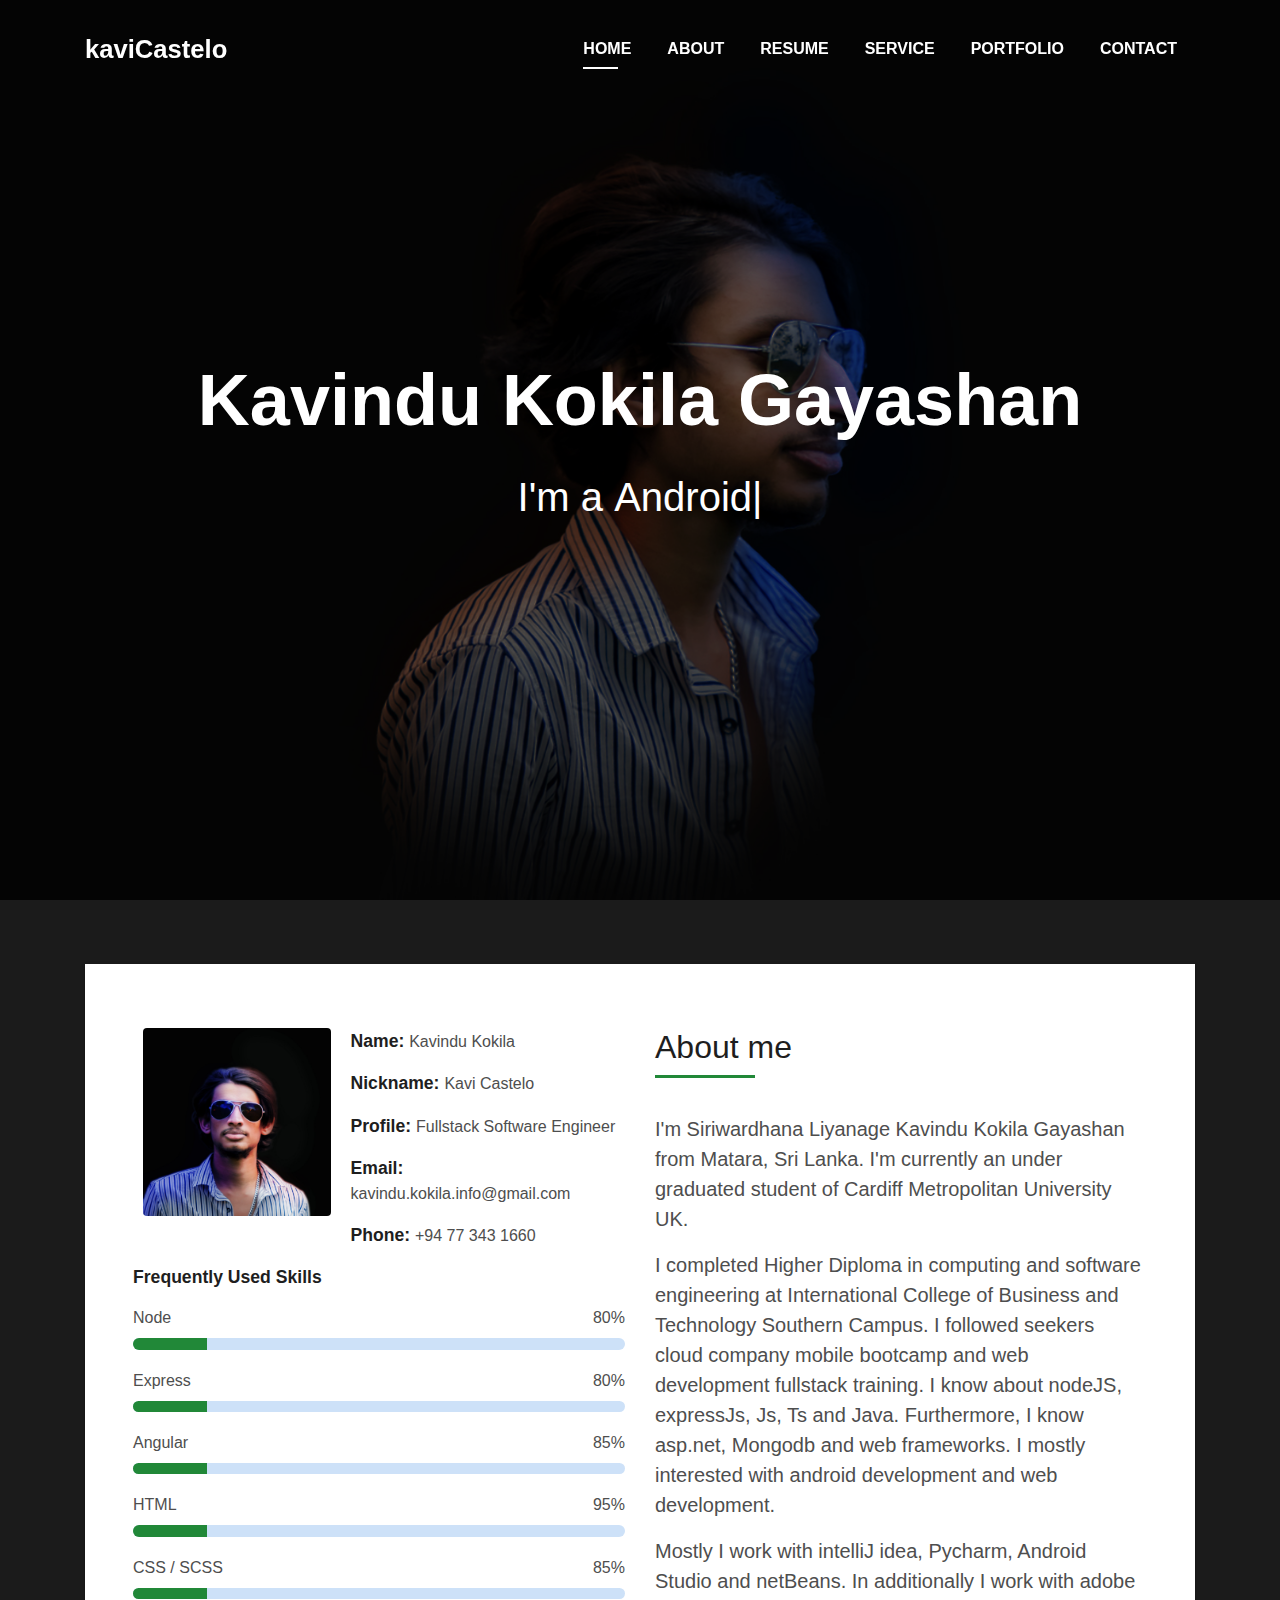
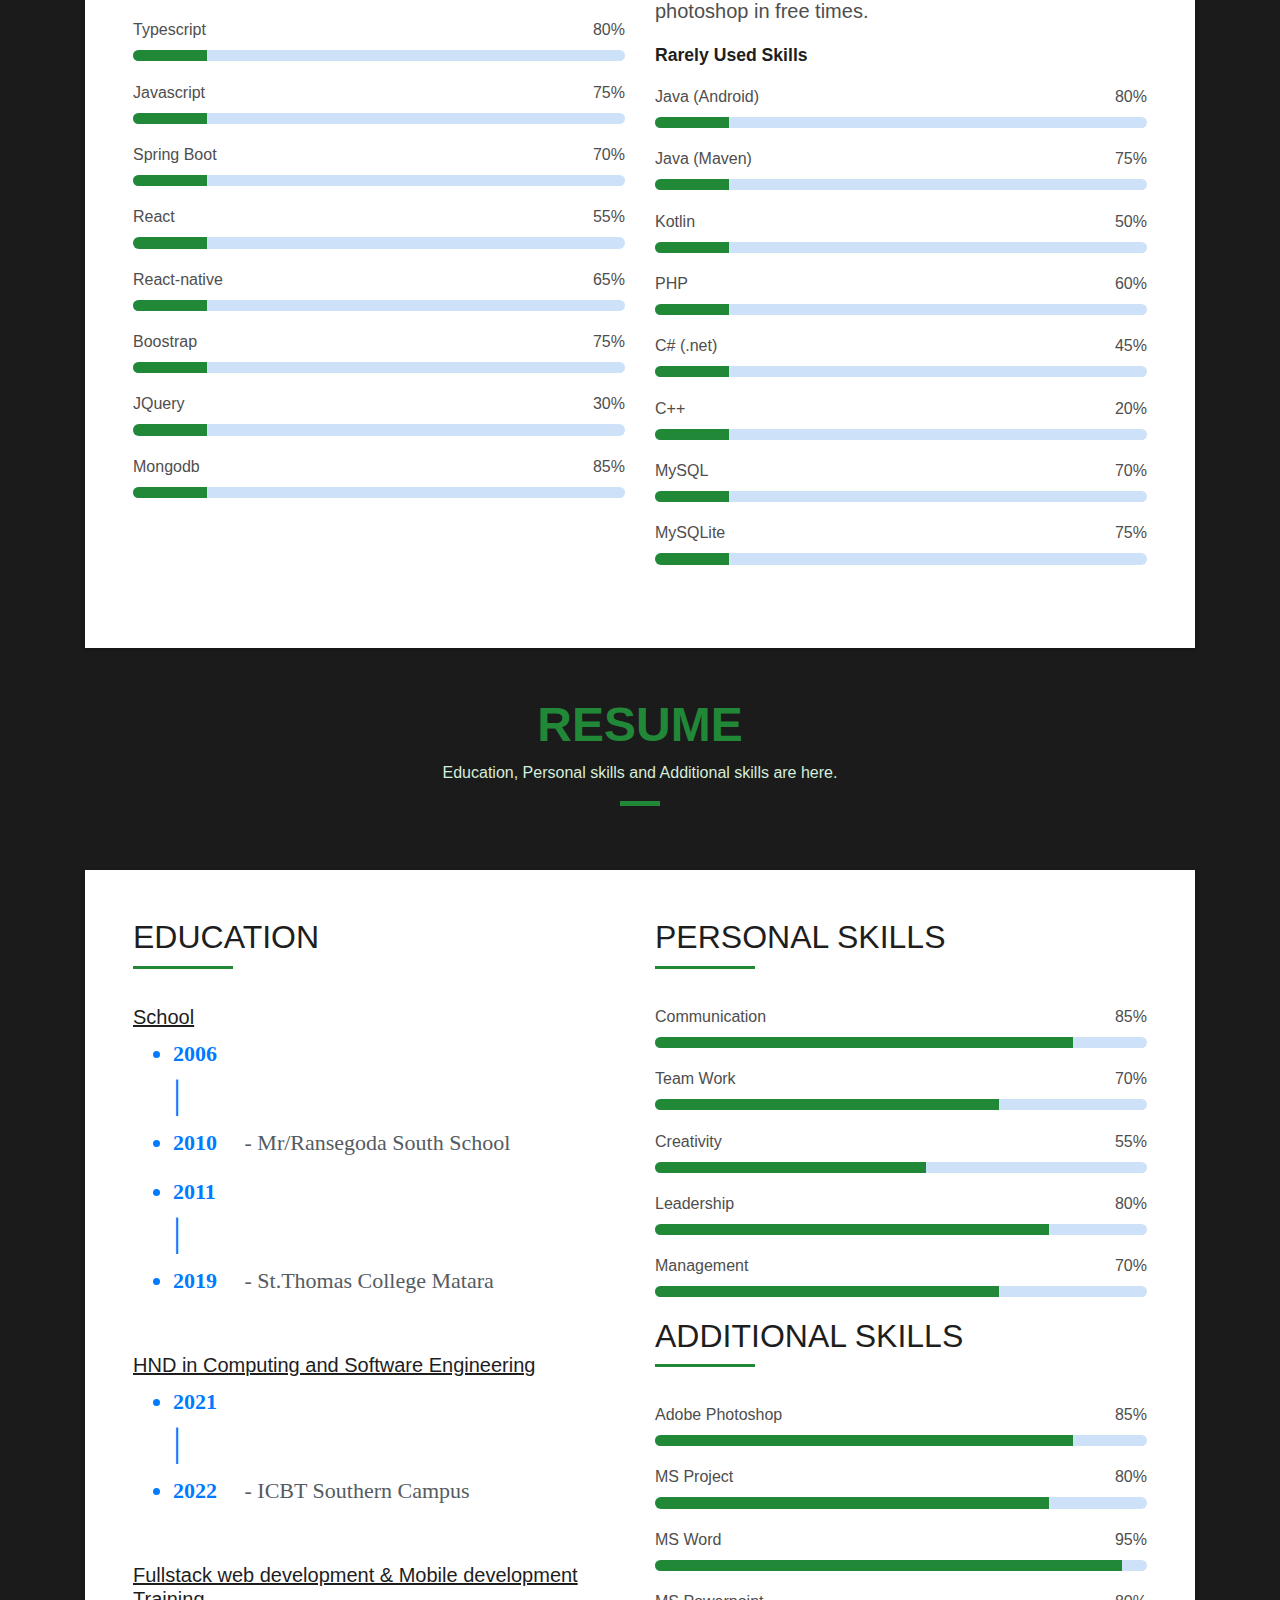
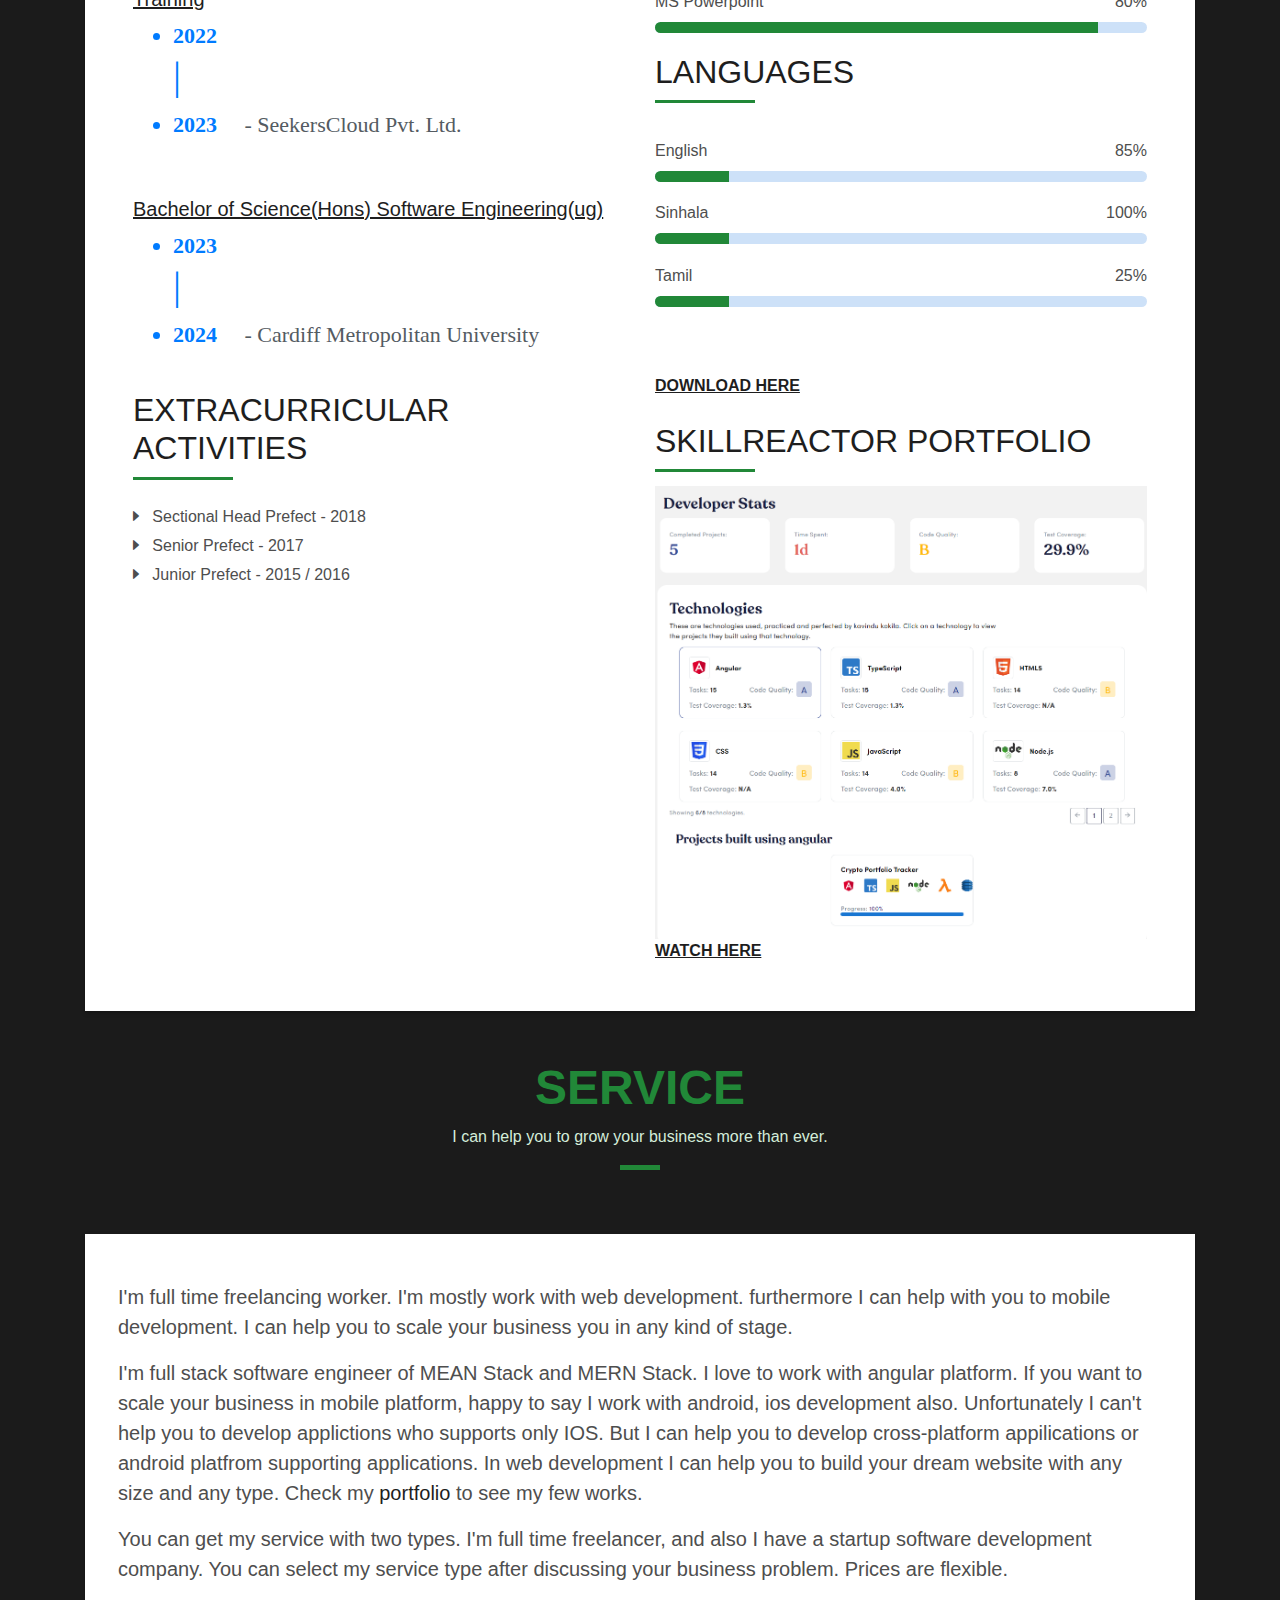
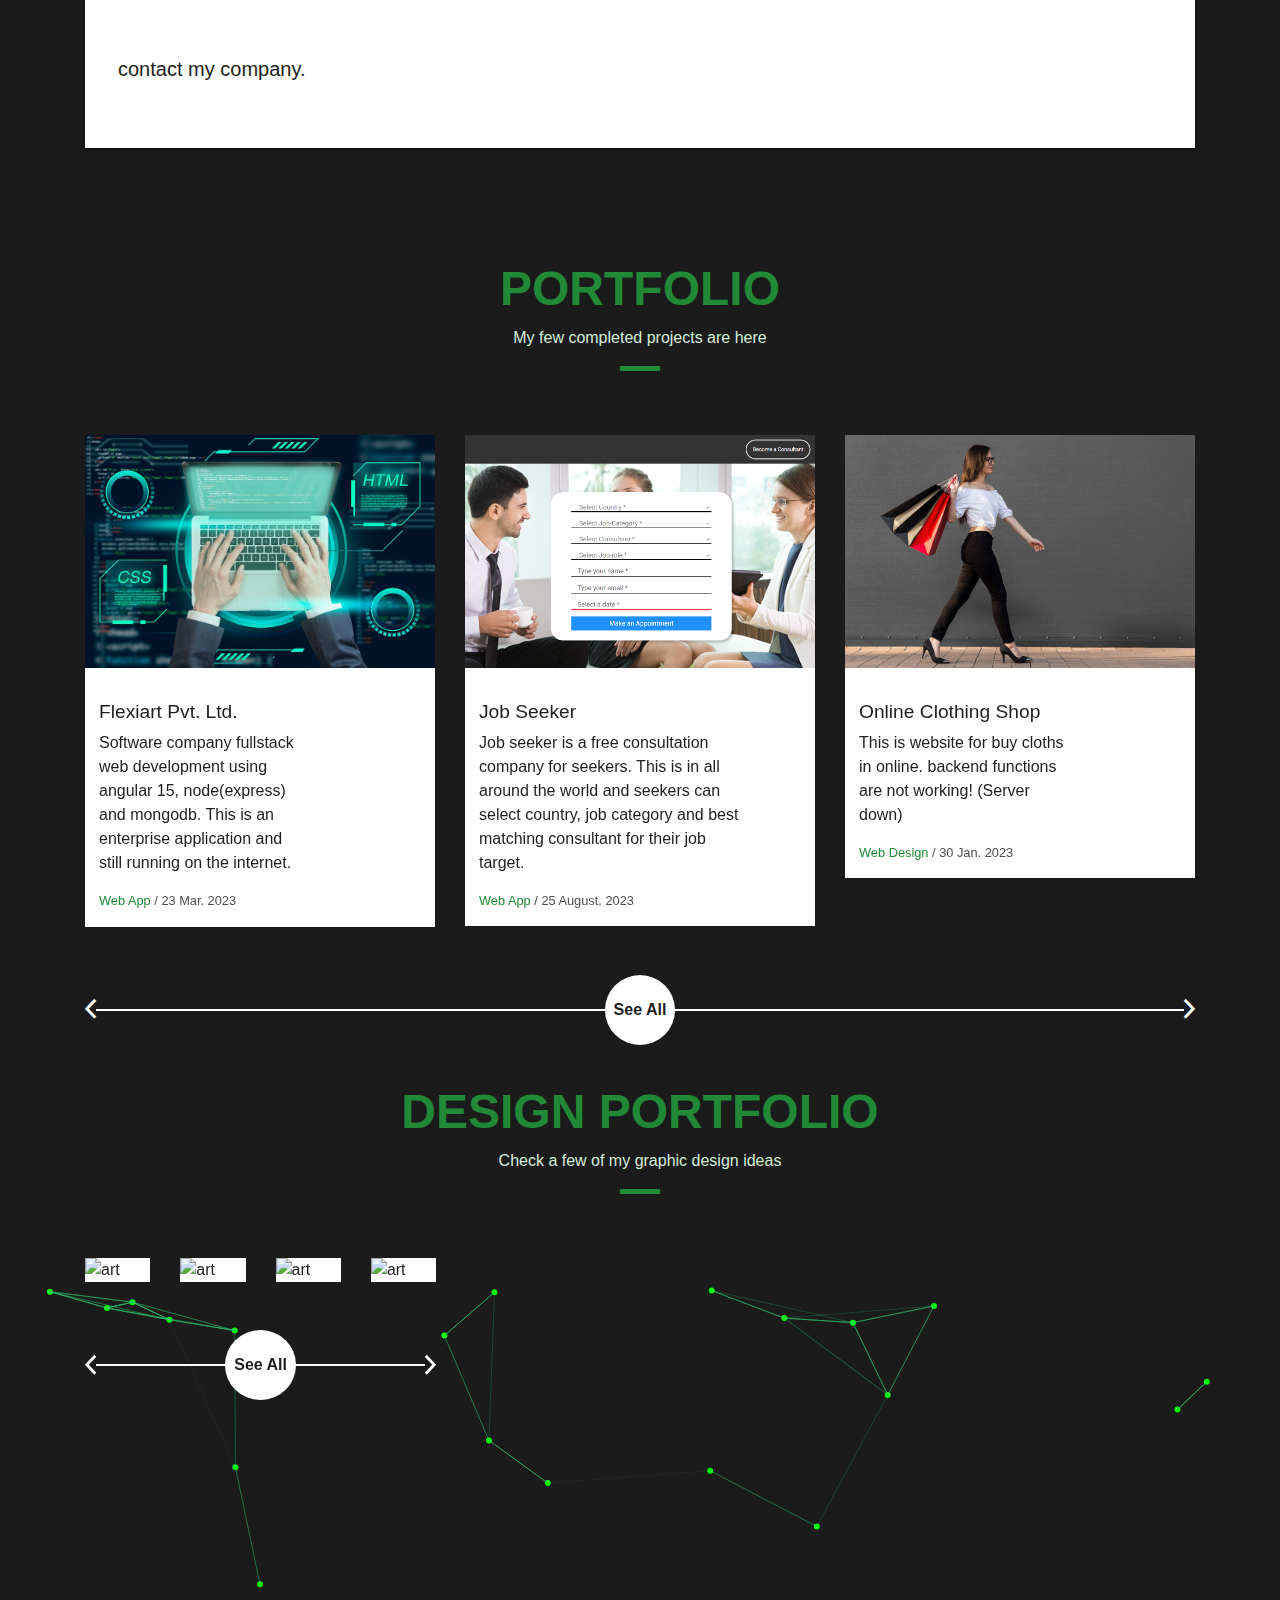
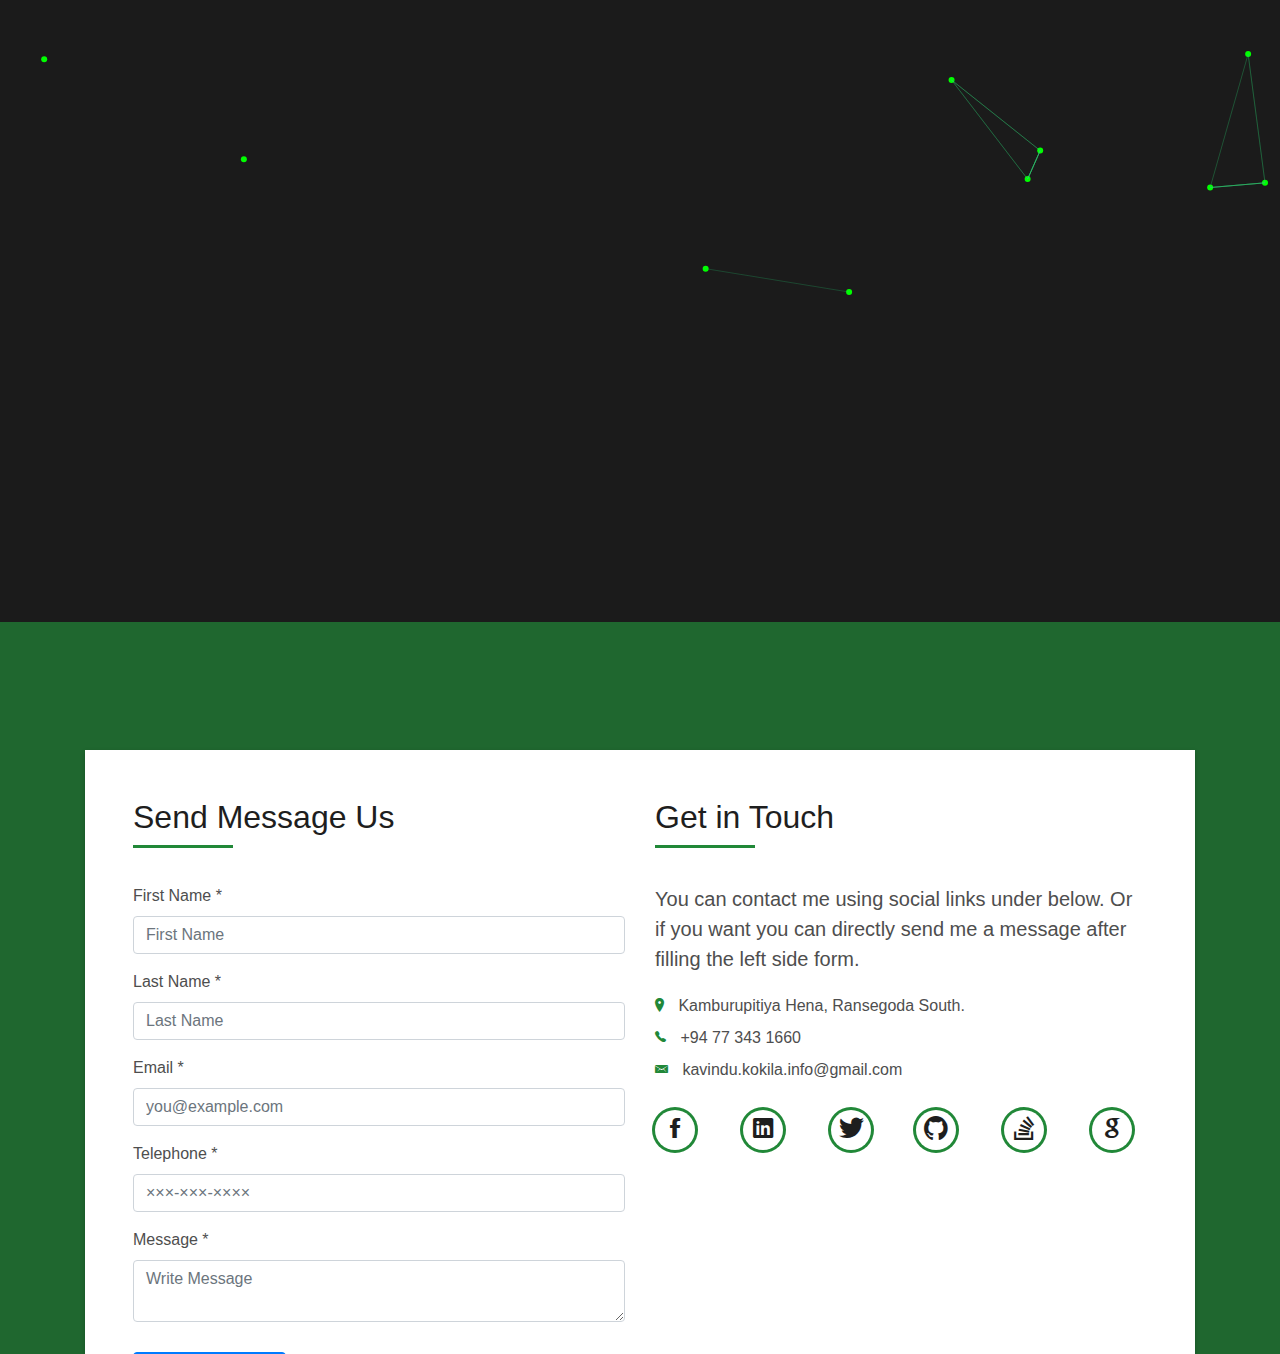
==== commit 1292d0d3: "update seo" ====
--- a/index.html
+++ b/index.html
@@ -10,12 +10,8 @@
     <meta name="keywords"
           content="freelancer, web developer, android developer, entrepreneur, freelancer in sri lanka, best freelancer in sri lanka, remote work, remote work in sri lanka, quality, services, sri lanka, best entrepreneur in sri lanka, programmer, coder, computer specialist, developer, developer in sri lanka, mobile developer, mobile developer in sri lanka">
     <meta name="author" content="kavi castelo">
-    <meta http-equiv="X-UA-Compatible" content="ie=edge">
-    <base href="/">
     <link rel="apple-touch-icon" sizes="180x180" href="/apple-touch-icon.png">
     <link rel="icon" type="image/png" sizes="32x32" href="/favicon-32x32.png">
-    <link rel="icon" type="image/png" sizes="16x16" href="/favicon-16x16.png">
-    <link rel="manifest" href="/site.webmanifest">
 
     <title>Kavindu Kokila Gayashan</title>
     <!--style sheets-->
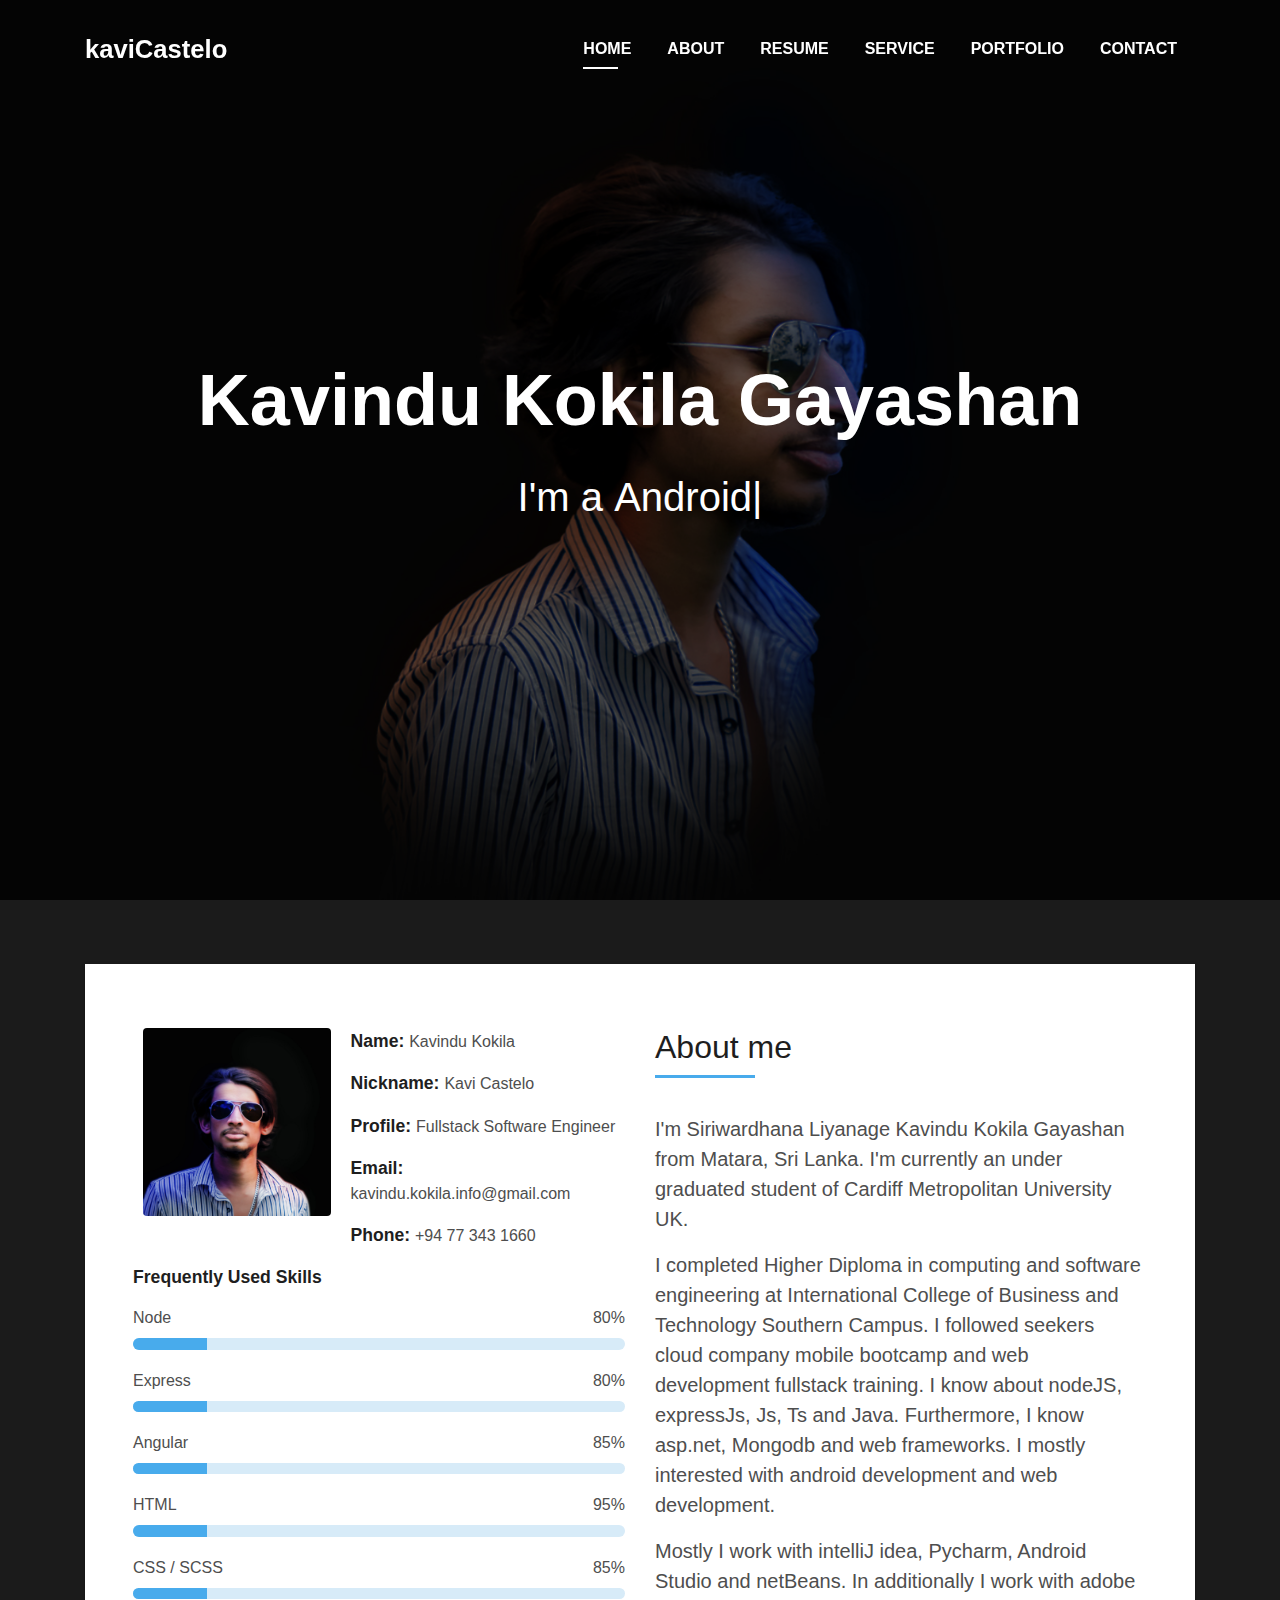
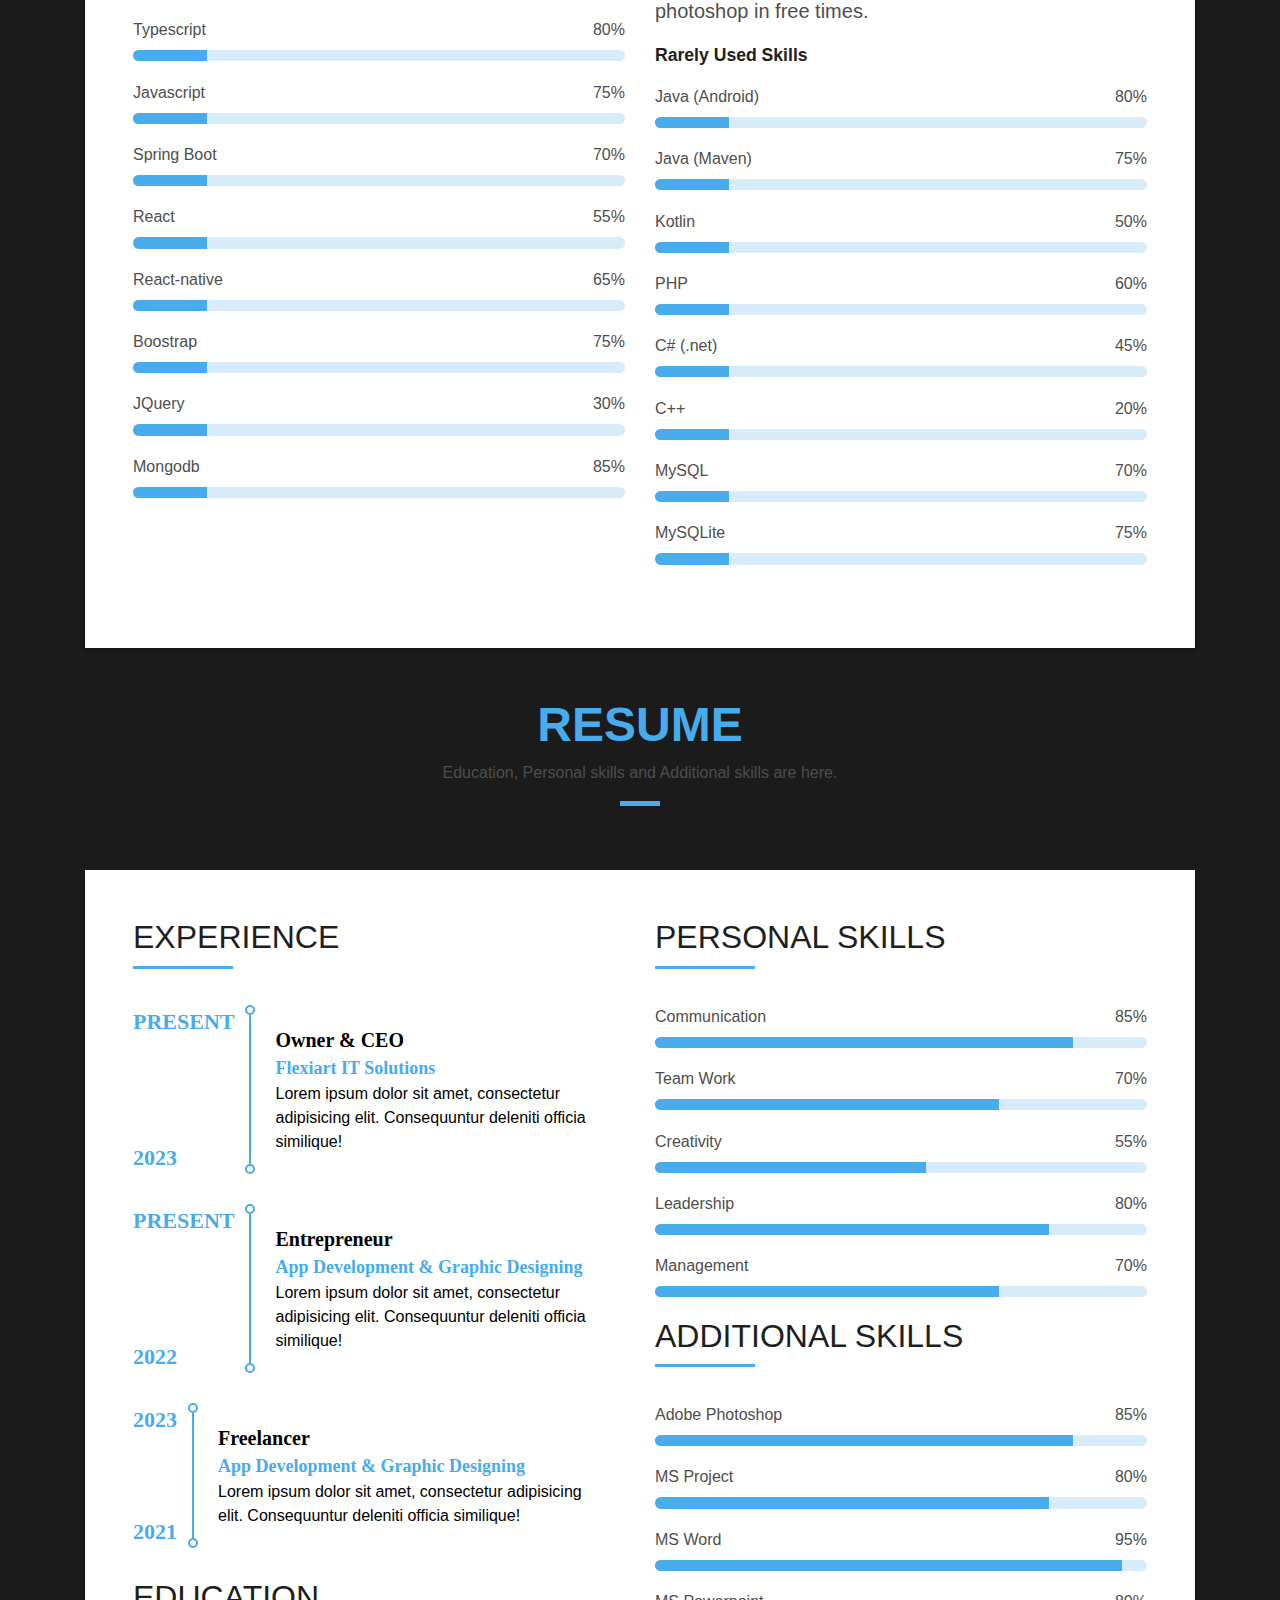
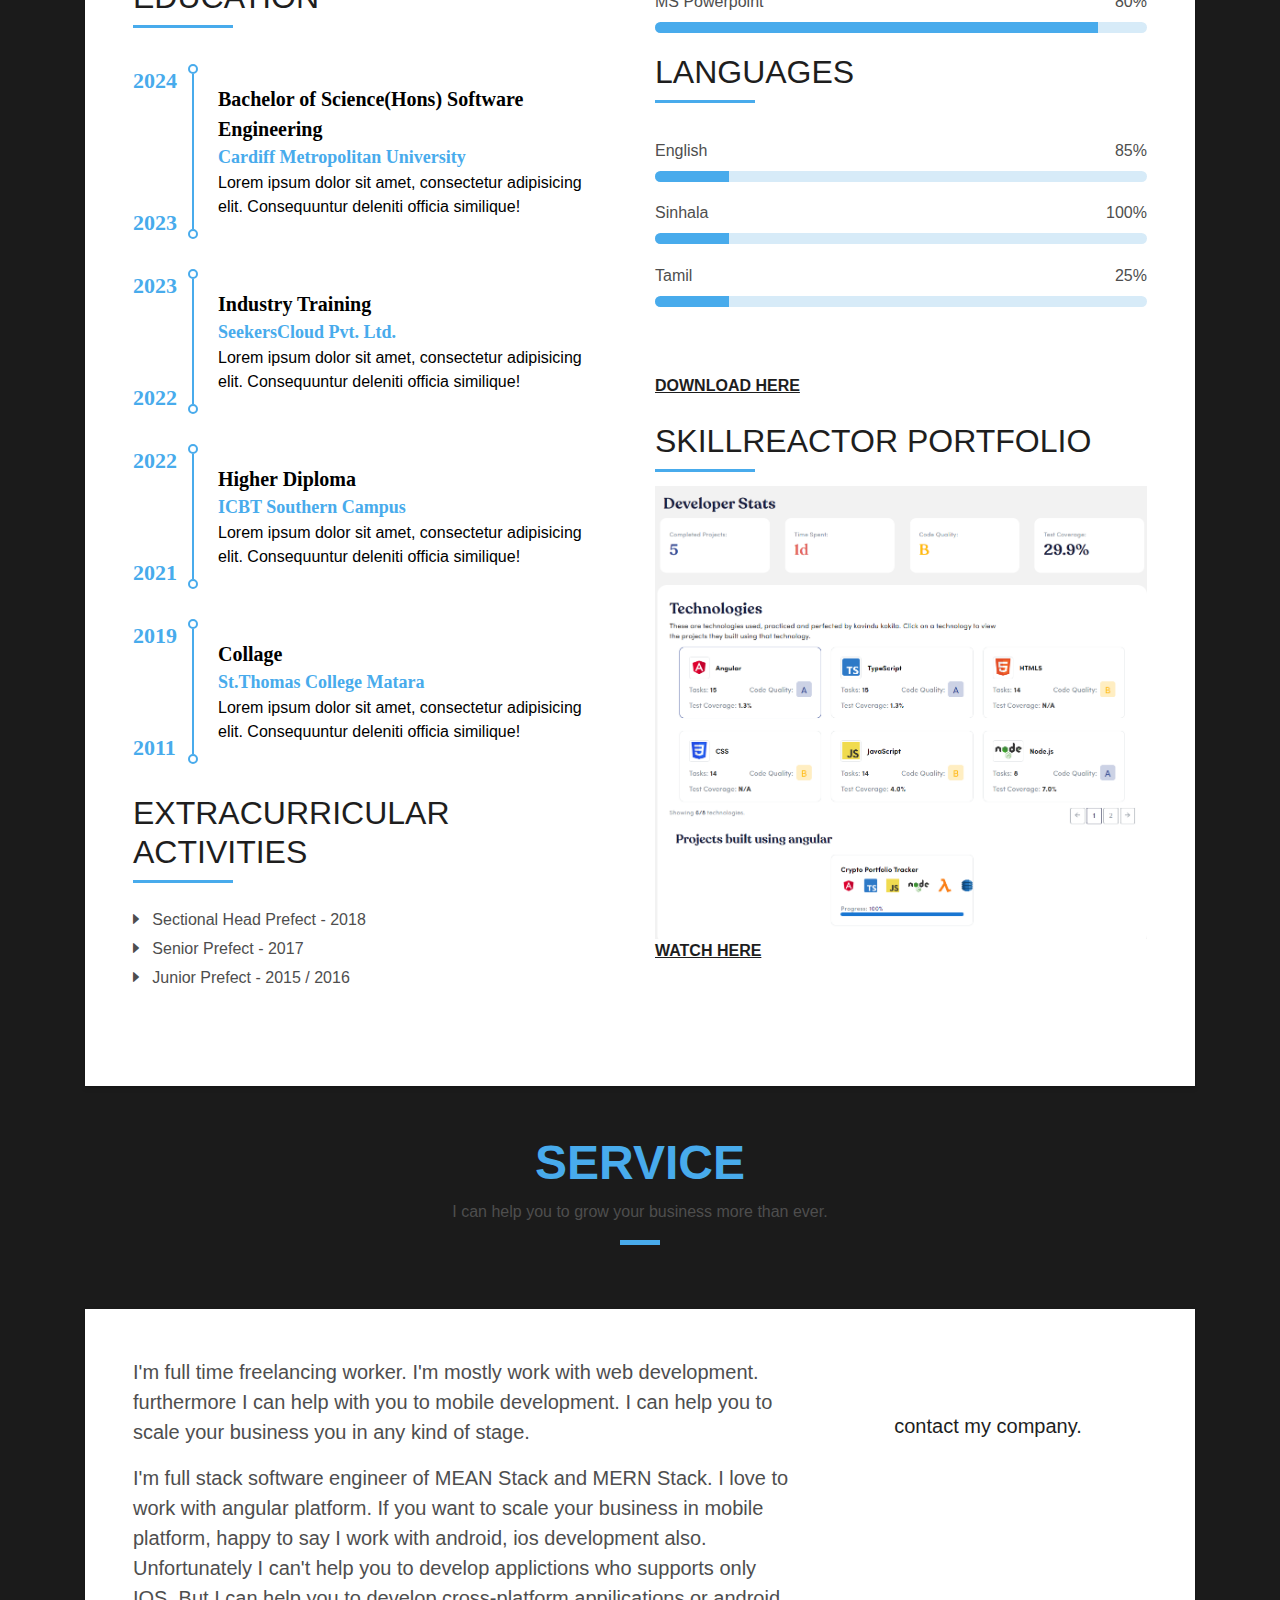
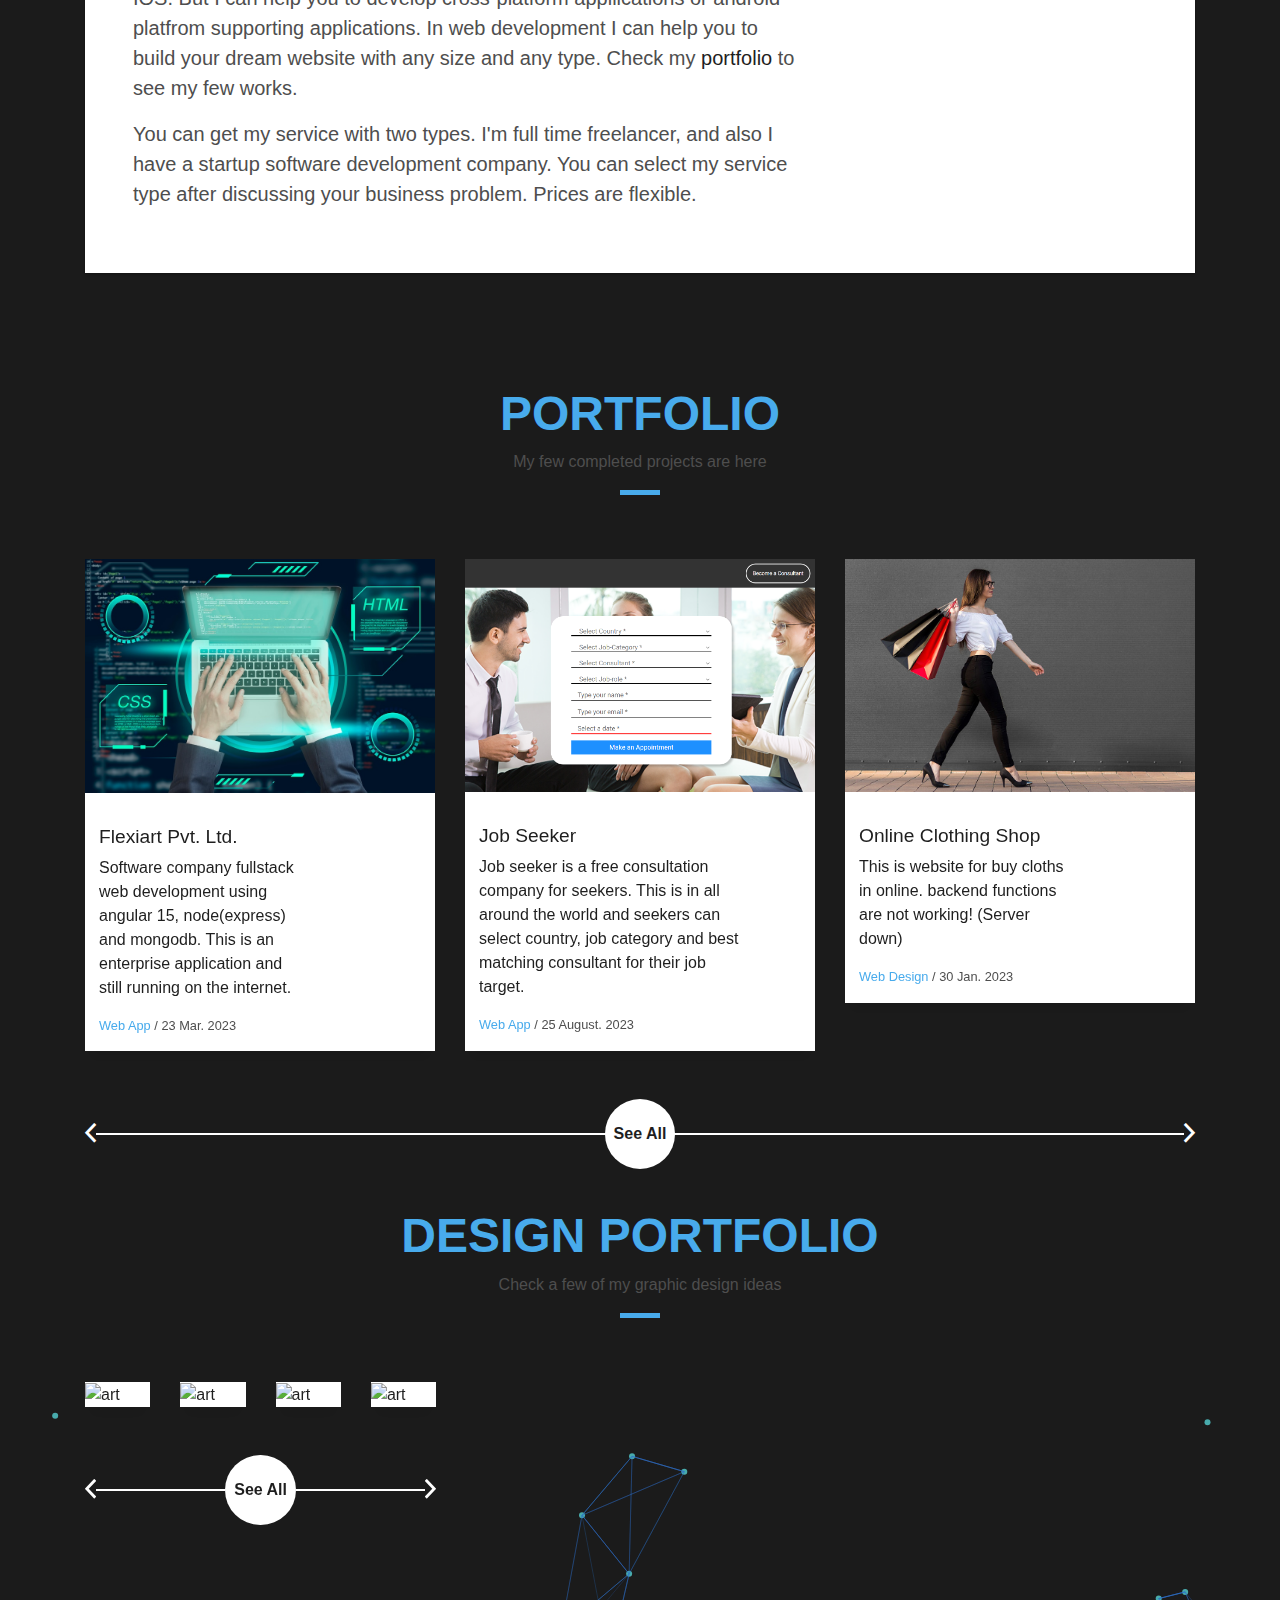
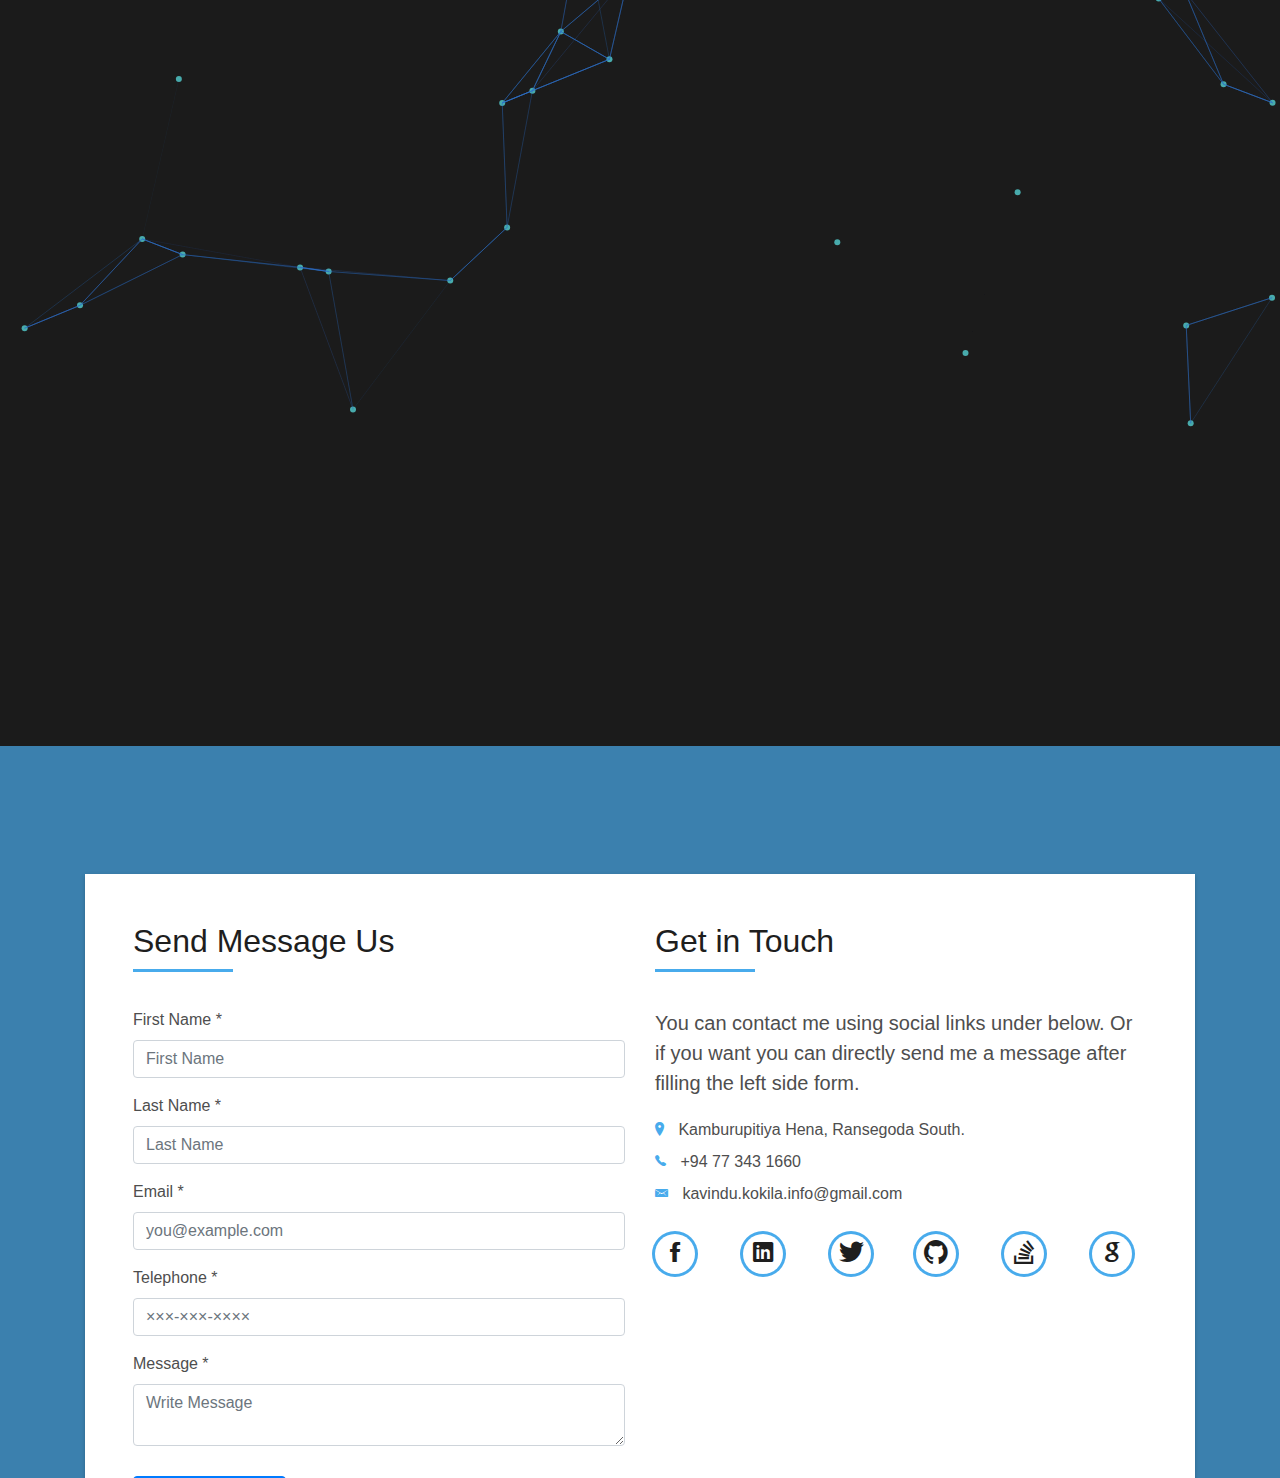
==== commit 526b64f0: "update 2023.10.04" ====
--- a/index.html
+++ b/index.html
@@ -11,7 +11,7 @@
           content="freelancer, web developer, android developer, entrepreneur, freelancer in sri lanka, best freelancer in sri lanka, remote work, remote work in sri lanka, quality, services, sri lanka, best entrepreneur in sri lanka, programmer, coder, computer specialist, developer, developer in sri lanka, mobile developer, mobile developer in sri lanka">
     <meta name="author" content="kavi castelo">
     <link rel="apple-touch-icon" sizes="180x180" href="/apple-touch-icon.png">
-    <link rel="icon" type="image/png" sizes="32x32" href="/favicon-32x32.png">
+    <link rel="icon" type="image/png" sizes="32x32" href="favicon.ico">
 
     <title>Kavindu Kokila Gayashan</title>
     <!--style sheets-->
@@ -28,7 +28,7 @@
     <link href="lib/lightbox/css/lightbox.min.css" rel="stylesheet">
 
     <!-- Main Stylesheet File -->
-    <link href="css/style.css" rel="stylesheet">
+    <link href="css/style-sky-blue.css" rel="stylesheet">
 
 </head>
 
@@ -307,65 +307,219 @@
                             <div class="about-me pt-4 pt-md-0">
                                 <div class="title-box-2">
                                     <h6 class="title-left">
+                                        EXPERIENCE
+                                    </h6>
+                                </div>
+                                <div class="edu">
+                                    <div class="d-flex">
+                                        <div class="d-flex flex-column justify-content-between">
+                                            <div class="edu-year">
+                                                PRESENT&nbsp;&nbsp;
+                                            </div>
+                                            <div class="edu-year">
+                                                2023&nbsp;&nbsp;
+                                            </div>
+                                        </div>
+                                        <div class="d-flex align-items-center flex-column">
+                                            <div class="edu-dot"></div>
+                                            <div class="edu-hr-bar"></div>
+                                            <div class="edu-dot"></div>
+                                        </div>
+                                        <div class="d-flex flex-column align-items-center justify-content-between">
+                                            <div class="d-flex flex-column align-items-start justify-content-center"
+                                                 style="flex: 1; padding: 20px">
+                                                <div class="edu-title">Owner & CEO
+                                                </div>
+                                                <div class="edu-subtitle">Flexiart IT Solutions</div>
+                                                <div class="edu-desc">Lorem ipsum dolor sit amet, consectetur
+                                                    adipisicing elit.
+                                                    Consequuntur deleniti officia similique!
+                                                </div>
+                                            </div>
+                                        </div>
+                                    </div>
+                                </div>
+
+                                <div class="edu">
+                                    <div class="d-flex">
+                                        <div class="d-flex flex-column justify-content-between">
+                                            <div class="edu-year">
+                                                PRESENT&nbsp;&nbsp;
+                                            </div>
+                                            <div class="edu-year">
+                                                2022&nbsp;&nbsp;
+                                            </div>
+                                        </div>
+                                        <div class="d-flex align-items-center flex-column">
+                                            <div class="edu-dot"></div>
+                                            <div class="edu-hr-bar"></div>
+                                            <div class="edu-dot"></div>
+                                        </div>
+                                        <div class="d-flex flex-column align-items-center justify-content-between">
+                                            <div class="d-flex flex-column align-items-start justify-content-center"
+                                                 style="flex: 1; padding: 20px">
+                                                <div class="edu-title">Entrepreneur</div>
+                                                <div class="edu-subtitle">App Development & Graphic Designing</div>
+                                                <div class="edu-desc">Lorem ipsum dolor sit amet, consectetur
+                                                    adipisicing elit.
+                                                    Consequuntur deleniti officia similique!
+                                                </div>
+                                            </div>
+                                        </div>
+                                    </div>
+                                </div>
+
+                                <div class="edu">
+                                    <div class="d-flex">
+                                        <div class="d-flex flex-column justify-content-between">
+                                            <div class="edu-year">
+                                                2023&nbsp;&nbsp;
+                                            </div>
+                                            <div class="edu-year">
+                                                2021&nbsp;&nbsp;
+                                            </div>
+                                        </div>
+                                        <div class="d-flex align-items-center flex-column">
+                                            <div class="edu-dot"></div>
+                                            <div class="edu-hr-bar"></div>
+                                            <div class="edu-dot"></div>
+                                        </div>
+                                        <div class="d-flex flex-column align-items-center justify-content-between">
+                                            <div class="d-flex flex-column align-items-start justify-content-center"
+                                                 style="flex: 1; padding: 20px">
+                                                <div class="edu-title">Freelancer</div>
+                                                <div class="edu-subtitle">App Development & Graphic Designing</div>
+                                                <div class="edu-desc">Lorem ipsum dolor sit amet, consectetur
+                                                    adipisicing elit.
+                                                    Consequuntur deleniti officia similique!
+                                                </div>
+                                            </div>
+                                        </div>
+                                    </div>
+                                </div>
+
+                                <div class="title-box-2">
+                                    <h6 class="title-left">
                                         EDUCATION
                                     </h6>
                                 </div>
-                                <p class="lead">
-                                <h5><u>School</u></h5>
-                                <ul class="edu"
-                                    style="font-size: 22px; font-weight: bolder; font-family: 'Agency FB',serif; color: #007bff;">
-                                    <li>2006</li>
-                                    <h1 style="color: #007bff;">|</h1>
-                                    <li>2010&nbsp;&nbsp;&nbsp;&nbsp;&nbsp;<span
-                                            style="color: #545b62;font-weight: lighter">- Mr/Ransegoda South School</span>
-                                    </li>
-                                </ul>
-                                <ul class="edu"
-                                    style="font-size: 22px; font-weight: bolder; font-family: 'Agency FB',serif; color: #007bff;">
-                                    <li>2011</li>
-                                    <h1 style="color: #007bff;">|</h1>
-                                    <li>2019&nbsp;&nbsp;&nbsp;&nbsp;&nbsp;<span
-                                            style="color: #545b62;font-weight: lighter">- St.Thomas College Matara</span>
-                                    </li>
-                                </ul>
-                                </p>
-                                <p>&nbsp;<br></p>
-                                <p class="lead">
-                                <h5><u>HND in Computing and Software Engineering</u></h5>
-                                <ul class="edu"
-                                    style="font-size: 22px; font-weight: bolder; font-family: 'Agency FB',serif; color: #007bff;">
-                                    <li>2021</li>
-                                    <h1 style="color: #007bff;">|</h1>
-                                    <li>2022&nbsp;&nbsp;&nbsp;&nbsp;&nbsp;<span
-                                            style="color: #545b62;font-weight: lighter">- ICBT Southern Campus</span>
-                                    </li>
-                                </ul>
-                                </p>
-                                <p>&nbsp;<br></p>
-                                <p class="lead">
-                                <h5><u>Fullstack web development & Mobile development Training</u></h5>
-                                <ul class="edu"
-                                    style="font-size: 22px; font-weight: bolder; font-family: 'Agency FB',serif; color: #007bff;">
-                                    <li>2022</li>
-                                    <h1 style="color: #007bff;">|</h1>
-                                    <li>2023&nbsp;&nbsp;&nbsp;&nbsp;&nbsp;<span
-                                            style="color: #545b62;font-weight: lighter">- SeekersCloud Pvt. Ltd.</span>
-                                    </li>
-                                </ul>
-                                </p>
-                                <p>&nbsp;<br></p>
-                                <p class="lead">
-                                <h5><u>Bachelor of Science(Hons) Software Engineering(ug)</u></h5>
-                                <ul class="edu"
-                                    style="font-size: 22px; font-weight: bolder; font-family: 'Agency FB'; color: #007bff;">
-                                    <li>2023</li>
-                                    <h1 style="color: #007bff;">|</h1>
-                                    <li>2024&nbsp;&nbsp;&nbsp;&nbsp;&nbsp;<span
-                                            style="color: #545b62;font-weight: lighter">- Cardiff Metropolitan University</span>
-                                    </li>
-                                </ul>
-                                </p>
-                                <br>
+                                <div class="edu">
+                                    <div class="d-flex">
+                                        <div class="d-flex flex-column justify-content-between">
+                                            <div class="edu-year">
+                                                2024&nbsp;&nbsp;
+                                            </div>
+                                            <div class="edu-year">
+                                                2023&nbsp;&nbsp;
+                                            </div>
+                                        </div>
+                                        <div class="d-flex align-items-center flex-column">
+                                            <div class="edu-dot"></div>
+                                            <div class="edu-hr-bar"></div>
+                                            <div class="edu-dot"></div>
+                                        </div>
+                                        <div class="d-flex flex-column align-items-center justify-content-between">
+                                            <div class="d-flex flex-column align-items-start justify-content-center"
+                                                 style="flex: 1; padding: 20px">
+                                                <div class="edu-title">Bachelor of Science(Hons) Software Engineering
+                                                </div>
+                                                <div class="edu-subtitle">Cardiff Metropolitan University</div>
+                                                <div class="edu-desc">Lorem ipsum dolor sit amet, consectetur
+                                                    adipisicing elit.
+                                                    Consequuntur deleniti officia similique!
+                                                </div>
+                                            </div>
+                                        </div>
+                                    </div>
+                                </div>
+
+                                <div class="edu">
+                                    <div class="d-flex">
+                                        <div class="d-flex flex-column justify-content-between">
+                                            <div class="edu-year">
+                                                2023&nbsp;&nbsp;
+                                            </div>
+                                            <div class="edu-year">
+                                                2022&nbsp;&nbsp;
+                                            </div>
+                                        </div>
+                                        <div class="d-flex align-items-center flex-column">
+                                            <div class="edu-dot"></div>
+                                            <div class="edu-hr-bar"></div>
+                                            <div class="edu-dot"></div>
+                                        </div>
+                                        <div class="d-flex flex-column align-items-center justify-content-between">
+                                            <div class="d-flex flex-column align-items-start justify-content-center"
+                                                 style="flex: 1; padding: 20px">
+                                                <div class="edu-title">Industry Training</div>
+                                                <div class="edu-subtitle">SeekersCloud Pvt. Ltd.</div>
+                                                <div class="edu-desc">Lorem ipsum dolor sit amet, consectetur
+                                                    adipisicing elit.
+                                                    Consequuntur deleniti officia similique!
+                                                </div>
+                                            </div>
+                                        </div>
+                                    </div>
+                                </div>
+
+                                <div class="edu">
+                                    <div class="d-flex">
+                                        <div class="d-flex flex-column justify-content-between">
+                                            <div class="edu-year">
+                                                2022&nbsp;&nbsp;
+                                            </div>
+                                            <div class="edu-year">
+                                                2021&nbsp;&nbsp;
+                                            </div>
+                                        </div>
+                                        <div class="d-flex align-items-center flex-column">
+                                            <div class="edu-dot"></div>
+                                            <div class="edu-hr-bar"></div>
+                                            <div class="edu-dot"></div>
+                                        </div>
+                                        <div class="d-flex flex-column align-items-center justify-content-between">
+                                            <div class="d-flex flex-column align-items-start justify-content-center"
+                                                 style="flex: 1; padding: 20px">
+                                                <div class="edu-title">Higher Diploma</div>
+                                                <div class="edu-subtitle">ICBT Southern Campus</div>
+                                                <div class="edu-desc">Lorem ipsum dolor sit amet, consectetur
+                                                    adipisicing elit.
+                                                    Consequuntur deleniti officia similique!
+                                                </div>
+                                            </div>
+                                        </div>
+                                    </div>
+                                </div>
+
+                                <div class="edu">
+                                    <div class="d-flex">
+                                        <div class="d-flex flex-column justify-content-between">
+                                            <div class="edu-year">
+                                                2019&nbsp;&nbsp;
+                                            </div>
+                                            <div class="edu-year">
+                                                2011&nbsp;&nbsp;
+                                            </div>
+                                        </div>
+                                        <div class="d-flex align-items-center flex-column">
+                                            <div class="edu-dot"></div>
+                                            <div class="edu-hr-bar"></div>
+                                            <div class="edu-dot"></div>
+                                        </div>
+                                        <div class="d-flex flex-column align-items-center justify-content-between">
+                                            <div class="d-flex flex-column align-items-start justify-content-center"
+                                                 style="flex: 1; padding: 20px">
+                                                <div class="edu-title">Collage</div>
+                                                <div class="edu-subtitle">St.Thomas College Matara</div>
+                                                <div class="edu-desc">Lorem ipsum dolor sit amet, consectetur
+                                                    adipisicing elit.
+                                                    Consequuntur deleniti officia similique!
+                                                </div>
+                                            </div>
+                                        </div>
+                                    </div>
+                                </div>
+
                                 <div class="title-box-2">
                                     <h6 class="title-left">
                                         EXTRACURRICULAR ACTIVITIES
@@ -533,7 +687,7 @@
                 </div>
                 <div class="box-shadow-full">
                     <div class="row">
-                        <div class=" pt-4 pt-md-0">
+                        <div class=" pt-4 pt-md-0 col-md-8">
                             <p class="lead">
                                 I'm full time freelancing worker. I'm mostly work with web development. furthermore I
                                 can help with you to mobile development. I can help you to scale your business you in
@@ -554,40 +708,37 @@
                                 startup software development company. You can select my service type after discussing
                                 your business problem. Prices are flexible.
                             </p>
-
-                            <!--                            fiverr badge start-->
-                            <div itemscope itemtype='http://schema.org/Person' class='fiverr-seller-widget'
-                                 style='display: inline-block;'>
-                                <a itemprop='url' href=https://www.fiverr.com/kavindu002 rel="nofollow" target="_blank"
-                                   style='display: inline-block;'>
-                                    <div class='fiverr-seller-content'
-                                         id='fiverr-seller-widget-content-e2be8fb1-4051-4add-9b7c-954c511512aa'
-                                         itemprop='contentURL' style='display: none;'></div>
-                                    <div id='fiverr-widget-seller-data' style='display: none;'>
-                                        <div itemprop='name'>kavindu002</div>
-                                        <div itemscope itemtype='http://schema.org/Organization'><span itemprop='name'>Fiverr</span>
-                                        </div>
-                                        <div itemprop='jobtitle'>Seller</div>
-                                        <div itemprop='description'>I'm a web developer and like to work with MEAN and
-                                            MERN stacks. I'm undergraduate student of cardiff metropolitan university. I
-                                            love to develop and design websites. Additionally I work with logo design
-                                            and flyer designs too.
-                                        </div>
-                                    </div>
-                                </a>
-                            </div>
-
-                            <script id='fiverr-seller-widget-script-e2be8fb1-4051-4add-9b7c-954c511512aa'
-                                    src='https://widgets.fiverr.com/api/v1/seller/kavindu002?widget_id=e2be8fb1-4051-4add-9b7c-954c511512aa'
-                                    data-config='{"category_name":"Programming \u0026 Tech"}' async='true'
-                                    defer='true'></script>
-                            <!--                            fiverr badge end-->
-
-                            <p class="lead">
+                        </div>
+                        <div class="col-md-4">
+                            <div class="d-flex align-items-center justify-content-center" style="width: 100%;">
+                                <!--                            fiverr badge start-->
+                                <div itemscope itemtype='http://schema.org/Person' class='fiverr-seller-widget'
+                                     style='display: inline-block;'>
+                                    <a itemprop='url' href=https://www.fiverr.com/kavindu002 rel="nofollow"
+                                       target="_blank" style='display: inline-block;'>
+                                        <div class='fiverr-seller-content'
+                                             id='fiverr-seller-widget-content-d0d453b4-c3ae-49db-b0a5-0e1221085d16'
+                                             itemprop='contentURL' style='display: none;'></div>
+                                        <div id='fiverr-widget-seller-data' style='display: none;'>
+                                            <div itemprop='name'>kavindu002</div>
+                                            <div itemscope itemtype='http://schema.org/Organization'><span
+                                                    itemprop='name'>Fiverr</span></div>
+                                            <div itemprop='jobtitle'>Seller</div>
+                                            <div itemprop='description'>I'm a web developer and like to work with MEAN
+                                                and MERN stacks. I'm undergraduate student of cardiff metropolitan
+                                                university. I love to develop and design websites. Additionally I work
+                                                with logo design and flyer designs too.
+                                            </div>
+                                        </div>
+                                    </a>
+                                </div>
+                                <!--                            fiverr badge end-->
+                            </div>
+
+                            <p class="lead" style="text-align: center">
                                 <br>
                                 <a href="https://flexi-art.com/#/home" target="_blank">contact my company.</a>
                             </p>
-
                         </div>
                     </div>
                 </div>
@@ -900,8 +1051,11 @@
 </section>
 <!--section contact-->
 
-
-<link href="main.js">
+<a href="#" class="back-to-top"><i class="fa fa-chevron-up"></i></a>
+<!--<div id="preloader"></div>-->
+
+
+<link href="./js/main.js">
 <script src="./js/particles.js"></script>
 <!-- JavaScript Libraries -->
 <script src="lib/jquery/jquery.min.js"></script>
@@ -917,7 +1071,13 @@
 <!-- Contact Form JavaScript File -->
 <script src="contactform/contactform.js"></script>
 <!-- Template Main Javascript File -->
-<script src="js/main.js"></script>
+<script src="./js/main.js"></script>
+
+
+<script id='fiverr-seller-widget-script-d0d453b4-c3ae-49db-b0a5-0e1221085d16'
+        src='https://widgets.fiverr.com/api/v1/seller/kavindu002?widget_id=d0d453b4-c3ae-49db-b0a5-0e1221085d16'
+        data-config='{"category_name":"\n                                    Programming \u0026 Tech\n\n                            "}'
+        async='true' defer='true'></script>
 
 </body>
 </html>--- a/css/style-sky-blue.css
+++ b/css/style-sky-blue.css
@@ -0,0 +1,1341 @@
+body {
+    background-color: #1B1B1B;
+    color: #4e4e4e;
+}
+
+h1,
+h2,
+h3,
+h4,
+h5,
+h6 {
+    color: #1e1e1e;
+}
+
+a {
+    color: #1e1e1e;
+    transition: all 0.5s ease-in-out;
+}
+
+a:hover {
+    color: #48abec;
+    text-decoration: none;
+    transition: all 0.5s ease-in-out;
+}
+
+.p-r {
+    position: relative;
+}
+
+.color-a {
+    color: #48abec;
+}
+
+.color-d {
+    color: #f5f5f5;
+}
+
+.color-text-a {
+    color: #4e4e4e;
+}
+
+.box-shadow,
+.paralax-mf,
+.service-box,
+.work-box,
+.card-blog {
+    box-shadow: 0 13px 8px -10px rgba(0, 0, 0, 0.1);
+}
+
+.box-shadow-a,
+.button:hover {
+    box-shadow: 0 0 0 4px #d7ebf8;
+}
+
+.display-5 {
+    font-size: 2.5rem;
+    font-weight: 300;
+    line-height: 1.1;
+}
+
+.display-6 {
+    font-size: 2rem;
+    font-weight: 300;
+    line-height: 1.1;
+}
+
+.avatar {
+    width: 32px;
+    height: 32px;
+    margin-right: 4px;
+    overflow: hidden;
+}
+
+.bg-image {
+    background-repeat: no-repeat;
+    background-attachment: fixed;
+    background-size: cover;
+    background-position: center center;
+}
+
+.overlay-mf {
+    background-color: #48abec;
+}
+
+.overlay-mf {
+    position: absolute;
+    top: 0;
+    left: 0px;
+    padding: 0;
+    height: 100%;
+    width: 100%;
+    opacity: .7;
+}
+
+.paralax-mf {
+    position: relative;
+    padding: 8rem 0;
+}
+
+.display-table {
+    width: 100%;
+    height: 100%;
+    display: table;
+}
+
+.table-cell {
+    display: table-cell;
+    vertical-align: middle;
+}
+
+/*--/ Sections /--*/
+
+.sect-4 {
+    padding: 4rem 0;
+}
+
+.sect-pt4 {
+    padding-top: 4rem;
+}
+
+.sect-mt4 {
+    margin-top: 4rem;
+}
+
+/*--/ Title s /--*/
+
+.title-s {
+    font-weight: 600;
+    color: #1e1e1e;
+    font-size: 1.1rem;
+}
+
+/*--/ Title A /--*/
+
+.title-box {
+    margin-bottom: 4rem;
+}
+
+.title-a {
+    color: #48abec;
+    font-size: 3rem;
+    font-weight: bold;
+    text-transform: uppercase;
+}
+
+.subtitle-a {
+    color: #4e4e4e;
+}
+
+.line-mf {
+    width: 40px;
+    height: 5px;
+    background-color: #48abec;
+    margin: 0 auto;
+}
+
+/*--/ Title Left /--*/
+
+.title-box-2 {
+    margin-bottom: 3rem;
+}
+
+.title-left {
+    font-size: 2rem;
+    position: relative;
+}
+
+.title-left:before {
+    content: '';
+    position: absolute;
+    height: 3px;
+    background-color: #48abec;
+    width: 100px;
+    bottom: -12px;
+}
+
+/*------/ Box /------*/
+
+.box-pl2 {
+    padding-left: 2rem;
+}
+
+.box-shadow-full {
+    padding: 3rem 1.25rem;
+    position: relative;
+    background-color: #fff;
+    margin-bottom: 3rem;
+    z-index: 2;
+    box-shadow: 0 1px 1px 0 rgba(0, 0, 0, 0.06), 0 2px 5px 0 rgba(0, 0, 0, 0.2);
+}
+
+/*------/ Socials /------*/
+
+.socials {
+    padding: 1.5rem 0;
+}
+
+.socials ul li {
+    display: inline-block;
+}
+
+.socials .ico-circle {
+    height: 40px;
+    width: 40px;
+    font-size: 1.7rem;
+    border-radius: 50%;
+    line-height: 1.4;
+    margin: 0 15px 0 0;
+    box-shadow: 0 0 0 3px #48abec;
+    transition: all 500ms ease;
+}
+
+.socials .ico-circle:hover {
+    background-color: #48abec;
+    color: #fff;
+    box-shadow: 0 0 0 3px #d7ebf8;
+    transition: all 500ms ease;
+}
+
+/*------/ Ul resect /------*/
+
+.ul-resect,
+.socials ul,
+.list-ico,
+.blog-wrapper .post-meta ul,
+.box-comments .list-comments,
+.widget-sidebar .list-sidebar,
+.widget-tags ul {
+    list-style: none;
+    padding-left: 0;
+    margin-bottom: 0;
+}
+
+.list-ico {
+    line-height: 2;
+}
+
+.list-ico span {
+    color: #48abec;
+    margin-right: 10px;
+}
+
+/*------/ Ico Circle /------*/
+
+.ico-circle {
+    height: 100px;
+    width: 100px;
+    font-size: 2rem;
+    border-radius: 50%;
+    line-height: 1.55;
+    margin: 0 auto;
+    text-align: center;
+    box-shadow: 0 0 0 10px #48abec;
+    display: block;
+}
+
+/*------/ Owl Carousel /------*/
+
+.owl-theme .owl-dots {
+    text-align: center;
+    margin-top: 18px;
+}
+
+.owl-theme .owl-dots .owl-dot {
+    display: inline-block;
+}
+
+.owl-theme .owl-dots .owl-dot span {
+    width: 18px;
+    height: 7px;
+    margin: 5px 5px;
+    background: #d7ebf8;
+    border: 0px solid #d7ebf8;
+    display: block;
+    transition: all 0.6s ease-in-out;
+    cursor: pointer;
+}
+
+.owl-theme .owl-dots .owl-dot:hover span {
+    background-color: #d7ebf8;
+}
+
+.owl-theme .owl-dots .owl-dot.active span {
+    background-color: #1B1B1B;
+    width: 25px;
+}
+
+/*--/ Scrolltop s /--*/
+
+.scrolltop-mf {
+    position: relative;
+    display: none;
+}
+
+.scrolltop-mf span {
+    z-index: 999;
+    position: fixed;
+    width: 42px;
+    height: 42px;
+    background-color: #48abec;
+    opacity: .7;
+    font-size: 1.6rem;
+    line-height: 1.5;
+    text-align: center;
+    color: #fff;
+    top: auto;
+    left: auto;
+    right: 30px;
+    bottom: 50px;
+    cursor: pointer;
+    border-radius: 50%;
+}
+
+/* Back to top button */
+
+.back-to-top {
+    position: fixed;
+    display: none;
+    background: #48abec;
+    color: #fff;
+    width: 44px;
+    height: 44px;
+    text-align: center;
+    line-height: 1;
+    font-size: 16px;
+    border-radius: 50%;
+    right: 15px;
+    bottom: 15px;
+    transition: background 0.5s;
+    z-index: 11;
+}
+
+.back-to-top i {
+    padding-top: 12px;
+    color: #fff;
+}
+
+/* Prelaoder */
+
+#preloader {
+    position: fixed;
+    top: 0;
+    left: 0;
+    right: 0;
+    bottom: 0;
+    z-index: 9999;
+    overflow: hidden;
+    background: #fff;
+}
+
+#preloader:before {
+    content: "";
+    position: fixed;
+    top: calc(50% - 30px);
+    left: calc(50% - 30px);
+    border: 6px solid #f2f2f2;
+    border-top: 6px solid #48abec;
+    border-radius: 50%;
+    width: 60px;
+    height: 60px;
+    -webkit-animation: animate-preloader 1s linear infinite;
+    animation: animate-preloader 1s linear infinite;
+}
+
+@-webkit-keyframes animate-preloader {
+    0% {
+        -webkit-transform: rotate(0deg);
+        transform: rotate(0deg);
+    }
+
+    100% {
+        -webkit-transform: rotate(360deg);
+        transform: rotate(360deg);
+    }
+}
+
+@keyframes animate-preloader {
+    0% {
+        -webkit-transform: rotate(0deg);
+        transform: rotate(0deg);
+    }
+
+    100% {
+        -webkit-transform: rotate(360deg);
+        transform: rotate(360deg);
+    }
+}
+
+/*======================================
+//--//-->   NAVBAR
+======================================*/
+
+.navbar-b {
+    transition: all .5s ease-in-out;
+    background-color: transparent;
+    padding-top: 1.563rem;
+    padding-bottom: 1.563rem;
+}
+
+.navbar-b.navbar-reduce {
+    box-shadow: 0px 6px 9px 0px rgba(0, 0, 0, 0.06);
+}
+
+.navbar-b.navbar-trans .nav-item,
+.navbar-b.navbar-reduce .nav-item {
+    position: relative;
+    padding-right: 10px;
+    padding-left: 0;
+}
+
+.navbar-b.navbar-trans .nav-link,
+.navbar-b.navbar-reduce .nav-link {
+    color: #fff;
+    text-transform: uppercase;
+    font-weight: 600;
+}
+
+.navbar-b.navbar-trans .nav-link:before,
+.navbar-b.navbar-reduce .nav-link:before {
+    content: '';
+    position: absolute;
+    margin-left: 0px;
+    width: 0%;
+    bottom: 0;
+    left: 0;
+    height: 2px;
+    transition: all 500ms ease;
+}
+
+.navbar-b.navbar-trans .nav-link:hover,
+.navbar-b.navbar-reduce .nav-link:hover {
+    color: #1B1B1B;
+}
+
+.navbar-b.navbar-trans .nav-link:hover:before,
+.navbar-b.navbar-reduce .nav-link:hover:before {
+    width: 35px;
+}
+
+.navbar-b.navbar-trans .show > .nav-link:before,
+.navbar-b.navbar-trans .active > .nav-link:before,
+.navbar-b.navbar-trans .nav-link.show:before,
+.navbar-b.navbar-trans .nav-link.active:before,
+.navbar-b.navbar-reduce .show > .nav-link:before,
+.navbar-b.navbar-reduce .active > .nav-link:before,
+.navbar-b.navbar-reduce .nav-link.show:before,
+.navbar-b.navbar-reduce .nav-link.active:before {
+    width: 35px;
+}
+
+.navbar-b.navbar-trans .nav-link:before {
+    background-color: #fff;
+}
+
+.navbar-b.navbar-trans .nav-link:hover {
+    color: #fff;
+}
+
+.navbar-b.navbar-trans .show > .nav-link,
+.navbar-b.navbar-trans .active > .nav-link,
+.navbar-b.navbar-trans .nav-link.show,
+.navbar-b.navbar-trans .nav-link.active {
+    color: #fff;
+}
+
+.navbar-b.navbar-reduce {
+    transition: all .5s ease-in-out;
+    background-color: #1B1B1B;
+    padding-top: 15px;
+    padding-bottom: 15px;
+}
+
+.navbar-b.navbar-reduce .nav-link {
+    color: #48abec;
+}
+
+.navbar-b.navbar-reduce .nav-link:before {
+    background-color: #48abec;
+}
+
+.navbar-b.navbar-reduce .nav-link:hover {
+    color: #48abec;
+}
+
+.navbar-b.navbar-reduce .show > .nav-link,
+.navbar-b.navbar-reduce .active > .nav-link,
+.navbar-b.navbar-reduce .nav-link.show,
+.navbar-b.navbar-reduce .nav-link.active {
+    color: #48abec;
+}
+
+.navbar-b.navbar-reduce .navbar-brand {
+    color: #48abec;
+}
+
+.navbar-b.navbar-reduce .navbar-toggler span {
+    background-color: #1B1B1B;
+}
+
+.navbar-b .navbar-brand {
+    color: #fff;
+    font-size: 1.6rem;
+    font-weight: 600;
+}
+
+.navbar-b .navbar-nav .dropdown-item.show .dropdown-menu,
+.navbar-b .dropdown.show .dropdown-menu,
+.navbar-b .dropdown-btn.show .dropdown-menu {
+    -webkit-transform: translate3d(0px, 0px, 0px);
+    transform: translate3d(0px, 0px, 0px);
+    visibility: visible !important;
+}
+
+.navbar-b .dropdown-menu {
+    margin: 1.12rem 0 0;
+    border-radius: 0;
+}
+
+.navbar-b .dropdown-menu .dropdown-item {
+    padding: .7rem 1.7rem;
+    transition: all 500ms ease;
+}
+
+.navbar-b .dropdown-menu .dropdown-item:hover {
+    background-color: #48abec;
+    color: #fff;
+    transition: all 500ms ease;
+}
+
+.navbar-b .dropdown-menu .dropdown-item.active {
+    background-color: #48abec;
+}
+
+/*--/ Hamburger Navbar /--*/
+
+.navbar-toggler {
+    position: relative;
+}
+
+.navbar-toggler:focus,
+.navbar-toggler:active {
+    outline: 0;
+}
+
+.navbar-toggler span {
+    display: block;
+    background-color: #fff;
+    height: 3px;
+    width: 25px;
+    margin-top: 4px;
+    margin-bottom: 4px;
+    -webkit-transform: rotate(0deg);
+    transform: rotate(0deg);
+    left: 0;
+    opacity: 1;
+}
+
+.navbar-toggler span:nth-child(1),
+.navbar-toggler span:nth-child(3) {
+    transition: -webkit-transform .35s ease-in-out;
+    transition: transform .35s ease-in-out;
+    transition: transform .35s ease-in-out, -webkit-transform .35s ease-in-out;
+}
+
+.navbar-toggler:not(.collapsed) span:nth-child(1) {
+    position: absolute;
+    left: 12px;
+    top: 10px;
+    -webkit-transform: rotate(135deg);
+    transform: rotate(135deg);
+    opacity: 0.9;
+}
+
+.navbar-toggler:not(.collapsed) span:nth-child(2) {
+    height: 12px;
+    visibility: hidden;
+    background-color: transparent;
+}
+
+.navbar-toggler:not(.collapsed) span:nth-child(3) {
+    position: absolute;
+    left: 12px;
+    top: 10px;
+    -webkit-transform: rotate(-135deg);
+    transform: rotate(-135deg);
+    opacity: 0.9;
+}
+
+/*======================================
+//--//-->   INTRO
+======================================*/
+
+.intro {
+    height: 100vh;
+    position: relative;
+    color: #fff;
+}
+
+.intro .intro-content {
+    text-align: center;
+    position: absolute;
+}
+
+.intro .overlay-itro {
+    background-color: rgba(0, 0, 0, 0.6);
+    position: absolute;
+    top: 0;
+    left: 0px;
+    padding: 0;
+    height: 100%;
+    width: 100%;
+    opacity: .9;
+}
+
+.intro .intro-title {
+    color: #fff;
+    font-weight: 600;
+    font-size: 3rem;
+}
+
+.intro .intro-subtitle {
+    font-size: 1.5rem;
+    font-weight: 300;
+}
+
+.intro .text-slider-items {
+    display: none;
+}
+
+.intro-single {
+    height: 350px;
+}
+
+.intro-single .intro-content {
+    margin-top: 30px;
+}
+
+.intro-single .intro-title {
+    text-transform: uppercase;
+    font-size: 3rem;
+}
+
+.intro-single .breadcrumb {
+    background-color: transparent;
+    color: #48abec;
+}
+
+.intro-single .breadcrumb .breadcrumb-item:before {
+    color: #d7ebf8;
+}
+
+.intro-single .breadcrumb .breadcrumb-item.active {
+    color: #d7ebf8;
+}
+
+.intro-single .breadcrumb a {
+    color: #fff;
+}
+
+/*======================================
+//--//-->   ABOUT
+======================================*/
+
+.about-mf .box-shadow-full {
+    padding-top: 4rem;
+    padding-bottom: 4rem;
+}
+
+.about-mf .about-img {
+    margin-bottom: 2rem;
+}
+
+.about-mf .about-img img {
+    margin-left: 10px;
+}
+
+.skill-mf span {
+    color: #4e4e4e;
+}
+
+.skill-mf .progress {
+    background-color: #d7ebf8;
+    margin: .5rem 0 1.2rem 0;
+    border-radius: 8px;
+    height: .7rem;
+}
+
+.skill-mf .progress .progress-bar {
+    height: .7rem;
+    background-color: #48abec;
+}
+
+/*======================================
+//--//-->   SERVICES
+======================================*/
+
+.service-box {
+    background-color: #fff;
+    padding: 2.5rem 1.3rem;
+    border-radius: 1rem;
+    margin-bottom: 3rem;
+}
+
+.service-box:hover .ico-circle {
+    transition: all 500ms ease;
+    color: #fff;
+    background-color: #48abec;
+    box-shadow: 0 0 0 10px #d7ebf8;
+}
+
+.service-box .service-ico {
+    margin-bottom: 1rem;
+    color: #1e1e1e;
+}
+
+.service-box .ico-circle {
+    transition: all 500ms ease;
+    font-size: 4rem;
+}
+
+.service-box .s-title {
+    font-size: 1.4rem;
+    text-transform: uppercase;
+    text-align: center;
+    padding: .4rem 0;
+}
+
+.service-box .s-description {
+    color: #4e4e4e;
+}
+
+/*======================================
+//--//-->   COUNTER
+======================================*/
+
+.counter-box {
+    color: #fff;
+    text-align: center;
+}
+
+.counter-ico {
+    margin-bottom: 1rem;
+}
+
+.counter-ico .ico-circle {
+    height: 60px;
+    width: 60px;
+    line-height: 1.8;
+    box-shadow: 0 0 0 10px #d7ebf8;
+}
+
+.counter-num .counter {
+    font-size: 2rem;
+    margin-bottom: 0;
+}
+
+/*======================================
+//--//-->   PORTFOLIO
+======================================*/
+
+.work-box {
+    margin-bottom: 3rem;
+    -webkit-backface-visibility: hidden;
+    backface-visibility: hidden;
+    background-color: #fff;
+}
+
+.work-box:hover img {
+    -webkit-transform: scale(1.3);
+    transform: scale(1.3);
+}
+
+.work-img {
+    display: block;
+    overflow: hidden;
+}
+
+.work-img img {
+    transition: all 1s;
+}
+
+.work-content {
+    padding: 2rem 3% 1rem 4%;
+}
+
+.work-content .w-more {
+    color: #4e4e4e;
+    font-size: .8rem;
+}
+
+.work-content .w-more .w-ctegory {
+    color: #48abec;
+}
+
+.work-content .w-like {
+    font-size: 2.5rem;
+    color: #48abec;
+    float: right;
+}
+
+.work-content .w-like a {
+    color: #48abec;
+}
+
+.work-content .w-like .num-like {
+    font-size: .7rem;
+}
+
+.w-title {
+    font-size: 1.2rem;
+}
+
+/*======================================
+//--//-->   TESTIMONIALS
+======================================*/
+
+.testimonials .owl-carousel .owl-item img {
+    width: auto;
+}
+
+.testimonial-box {
+    color: #fff;
+    text-align: center;
+}
+
+.testimonial-box .author-test {
+    margin-top: 1rem;
+}
+
+.testimonial-box .author-test img {
+    margin: 0 auto;
+}
+
+.testimonial-box .author {
+    color: #fff;
+    text-transform: uppercase;
+    font-weight: 600;
+    margin: 1rem 0;
+    display: block;
+    font-size: 1.4rem;
+}
+
+.testimonial-box .comit {
+    font-size: 2rem;
+    color: #48abec;
+    background-color: #fff;
+    width: 52px;
+    height: 52px;
+    display: block;
+    margin: 0 auto;
+    border-radius: 50%;
+    line-height: 1.6;
+}
+
+/*======================================
+//--//-->   BLOG
+======================================*/
+
+.card-blog .card-body {
+    position: relative;
+}
+
+.card-blog .card-category-box {
+    position: absolute;
+    text-align: center;
+    top: -16px;
+    left: 15px;
+    right: 15px;
+    line-height: 25px;
+    overflow: hidden;
+}
+
+.card-blog .card-category {
+    display: inline-block;
+    color: #fff;
+    padding: 0 15px 5px;
+    overflow: hidden;
+    background-color: #48abec;
+    border-radius: 4px;
+}
+
+.card-blog .card-category .category {
+    color: #fff;
+    display: inline-block;
+    text-transform: uppercase;
+    font-size: .7rem;
+    letter-spacing: .1px;
+    margin-bottom: 0;
+}
+
+.card-blog .card-title {
+    font-size: 1.3rem;
+    margin-top: .6rem;
+}
+
+.card-blog .card-description {
+    color: #4e4e4e;
+}
+
+.card-blog .post-author {
+    display: inline-block;
+}
+
+.card-blog .post-date {
+    color: #4e4e4e;
+    display: inline-block;
+    float: right;
+}
+
+/*======================================
+//--//-->   BLOG-SINGLE
+======================================*/
+
+.post-box,
+.form-comments,
+.box-comments,
+.widget-sidebar {
+    padding: 2rem;
+    background-color: #fff;
+    margin-bottom: 3rem;
+}
+
+.blog-wrapper .article-title {
+    font-size: 1.5rem;
+}
+
+.blog-wrapper .post-meta {
+    margin: 1rem 0;
+}
+
+.blog-wrapper .post-meta ul {
+    border-left: 4px solid #48abec;
+    margin-top: 1rem;
+}
+
+.blog-wrapper .post-meta ul li {
+    display: inline-block;
+    margin-left: 15px;
+}
+
+.blog-wrapper .post-meta ul a {
+    color: #48abec;
+}
+
+.blog-wrapper .post-meta ul span {
+    color: #1e1e1e;
+}
+
+.blog-wrapper .blockquote {
+    border-left: 4px solid #48abec;
+    padding: 18px;
+    font-style: italic;
+}
+
+/*------/ Comments /------*/
+
+.box-comments .list-comments li {
+    padding-bottom: 40px;
+}
+
+.box-comments .list-comments .comment-avatar {
+    display: table-cell;
+    vertical-align: top;
+}
+
+.box-comments .list-comments .comment-avatar img {
+    width: 80px;
+    height: 80px;
+}
+
+.box-comments .list-comments .comment-author {
+    font-size: 1.3rem;
+}
+
+.box-comments .list-comments .comment-details {
+    display: table-cell;
+    vertical-align: top;
+    padding-left: 25px;
+}
+
+.box-comments .list-comments a {
+    color: #48abec;
+}
+
+.box-comments .list-comments span {
+    color: #1e1e1e;
+    font-style: italic;
+}
+
+.box-comments .comment-children {
+    margin-left: 40px;
+}
+
+/*------/ Sidebar /------*/
+
+.widget-sidebar .sidebar-title {
+    font-size: 1.6rem;
+    font-weight: 600;
+    border-left: 5px solid #48abec;
+    padding-left: 15px;
+    text-transform: uppercase;
+    margin-bottom: 1.5rem;
+}
+
+.widget-sidebar .list-sidebar li {
+    position: relative;
+    padding: 6px 0 6px 24px;
+}
+
+.widget-sidebar .list-sidebar li:before {
+    position: absolute;
+    content: "";
+    width: 10px;
+    height: 1px;
+    left: 0;
+    background-color: #48abec;
+    top: 20px;
+}
+
+.sidebar-search input {
+    background-color: #fff;
+    border-radius: 0;
+    transition: all 0.5s ease-in-out;
+}
+
+.sidebar-search .btn-search {
+    background-color: #48abec;
+    border-color: #48abec;
+    border-radius: 0;
+    padding-left: 20px;
+    padding-right: 20px;
+}
+
+.widget-tags ul li {
+    display: inline-block;
+    background-color: #48abec;
+    padding: .2rem .6rem;
+    margin-bottom: .5rem;
+    border-radius: 15px;
+}
+
+.widget-tags ul li a {
+    color: #fff;
+}
+
+/*======================================
+//--//-->   CONTACT
+======================================*/
+
+.footer-paralax {
+    padding: 4rem 0 0 0;
+}
+
+.contact-mf {
+    margin-top: 4rem;
+}
+
+/*======================================
+//--//-->   FOOTER
+======================================*/
+
+footer {
+    text-align: center;
+    color: #fff;
+    padding-bottom: 4rem;
+}
+
+footer .copyright {
+    margin-bottom: .3rem;
+}
+
+footer .credits {
+    margin-bottom: 0;
+}
+
+footer .credits a {
+    color: #fff;
+}
+
+/*======================================
+//--//-->   CONtaCT FORM
+======================================*/
+
+#sendmessage {
+    color: #48abec;
+    border: 1px solid #48abec;
+    display: none;
+    text-align: center;
+    padding: 15px;
+    font-weight: 600;
+    margin-bottom: 15px;
+}
+
+#errormessage {
+    color: red;
+    display: none;
+    border: 1px solid red;
+    text-align: center;
+    padding: 15px;
+    font-weight: 600;
+    margin-bottom: 15px;
+}
+
+#sendmessage.show,
+#errormessage.show,
+.show {
+    display: block;
+}
+
+.validation {
+    color: red;
+    display: none;
+    margin: 0 0 20px;
+    font-weight: 400;
+    font-size: 13px;
+}
+
+/*======================================
+//--//-->   BUTTON
+======================================*/
+
+.button {
+    display: inline-block;
+    padding: .3rem .6rem;
+    text-align: center;
+    vertical-align: middle;
+    -webkit-user-select: none;
+    -moz-user-select: none;
+    -ms-user-select: none;
+    user-select: none;
+    font-size: 1rem;
+    border-radius: .3rem;
+    border: 1px solid transparent;
+    transition: all 500ms ease;
+    cursor: pointer;
+}
+
+.button:focus {
+    outline: 0;
+}
+
+.button:hover {
+    background-color: #1c81c4;
+    color: #fff;
+    transition: all 500ms ease;
+}
+
+.button-a {
+    background-color: #48abec;
+    color: #fff;
+    border-color: #d7ebf8;
+}
+
+.button-big {
+    padding: .9rem 2.3rem;
+    font-size: 1.2rem;
+}
+
+.button-rouded {
+    border-radius: 5rem;
+}
+
+.btn-lg {
+    padding: .5rem 1rem;
+    font-size: 1.25rem;
+    line-height: 1.5;
+    border-radius: .3rem;
+}
+
+@media (min-width: 577px) {
+    .counter-box {
+        margin-bottom: 1.8rem;
+    }
+}
+
+@media (min-width: 767px) {
+    .about-mf .box-pl2 {
+        margin-top: 3rem;
+        padding-left: 0rem;
+    }
+
+    .card-blog {
+        margin-bottom: 3rem;
+    }
+
+    .contact-mf .box-pl2 {
+        margin-top: 3rem;
+        padding-left: 0rem;
+    }
+}
+
+@media (min-width: 768px) {
+    .box-shadow-full {
+        padding: 3rem;
+    }
+
+    .navbar-b.navbar-trans .nav-item,
+    .navbar-b.navbar-reduce .nav-item {
+        padding-left: 10px;
+    }
+
+    .navbar-b.navbar-trans .nav-link:before,
+    .navbar-b.navbar-reduce .nav-link:before {
+        margin-left: 18px;
+    }
+
+    .intro .intro-title {
+        font-size: 4.5rem;
+    }
+
+    .intro .intro-subtitle {
+        font-size: 2.5rem;
+    }
+
+    .intro-single .intro-title {
+        font-size: 3.5rem;
+    }
+
+    .testimonial-box .description {
+        padding: 0 5rem;
+    }
+
+    .post-box,
+    .form-comments,
+    .box-comments,
+    .widget-sidebar {
+        padding: 3rem;
+    }
+
+    .blog-wrapper .article-title {
+        font-size: 1.9rem;
+    }
+
+    .box-comments .list-comments .comment-author {
+        font-size: 1.5rem;
+    }
+}
+
+@media (min-width: 992px) {
+    .testimonial-box .description {
+        padding: 0 8rem;
+    }
+}
+
+@media (min-width: 1200px) {
+    .testimonial-box .description {
+        padding: 0 13rem;
+    }
+}
+
+@media (max-width: 768px) {
+    .back-to-top {
+        bottom: 15px;
+    }
+}
+
+/*scroll bar*/
+body::-webkit-scrollbar {
+    width: 4px;
+    height: 0px;
+    background-color: #424243;
+}
+
+body::-webkit-scrollbar-thumb {
+    background-color: #38b6ff;
+    border-radius: 20px;
+}
+
+@media (min-width: 992px) {
+    .testimonial-box .description {
+        padding: 0 8rem;
+    }
+}
+
+@media (min-width: 1200px) {
+    .testimonial-box .description {
+        padding: 0 13rem;
+    }
+}
+
+@media (max-width: 768px) {
+    .back-to-top {
+        bottom: 15px;
+    }
+}
+
+
+.extra-activities > li {
+    margin: 5px 0;
+    cursor: pointer;
+}
+
+.extra-activities > li:hover {
+    margin-left: 5px;
+}
+
+.edu{
+    margin-bottom: 30px;
+}
+
+.edu .edu-hr-bar {
+    width: 2px;
+    flex: 1;
+    background-color: #48abec;
+    /*margin: 16px 0;*/
+}
+
+.edu .edu-vr-bar {
+    width: 50px;
+    height: 2px;
+    background-color: #48abec;
+}
+
+.edu .edu-dot {
+    width: 10px;
+    height: 10px;
+    border-radius: 100%;
+    border: 2px solid #48abec;
+}
+.edu .edu-year{
+    font-size: 22px;
+    font-weight: bolder;
+    font-family: 'Agency FB', serif;
+    color: #48abec;
+}
+.edu .edu-title {
+    font-size: 20px;
+    font-weight: bolder;
+    font-family: 'Agency FB', serif;
+    color: #000;
+}
+.edu .edu-subtitle{
+    font-size: 18px;
+    font-weight: bold;
+    font-family: 'Agency FB', serif;
+    color: #48abec;
+}
+.edu .edu-desc{
+    font-size: 16px;
+    color: #000;
+}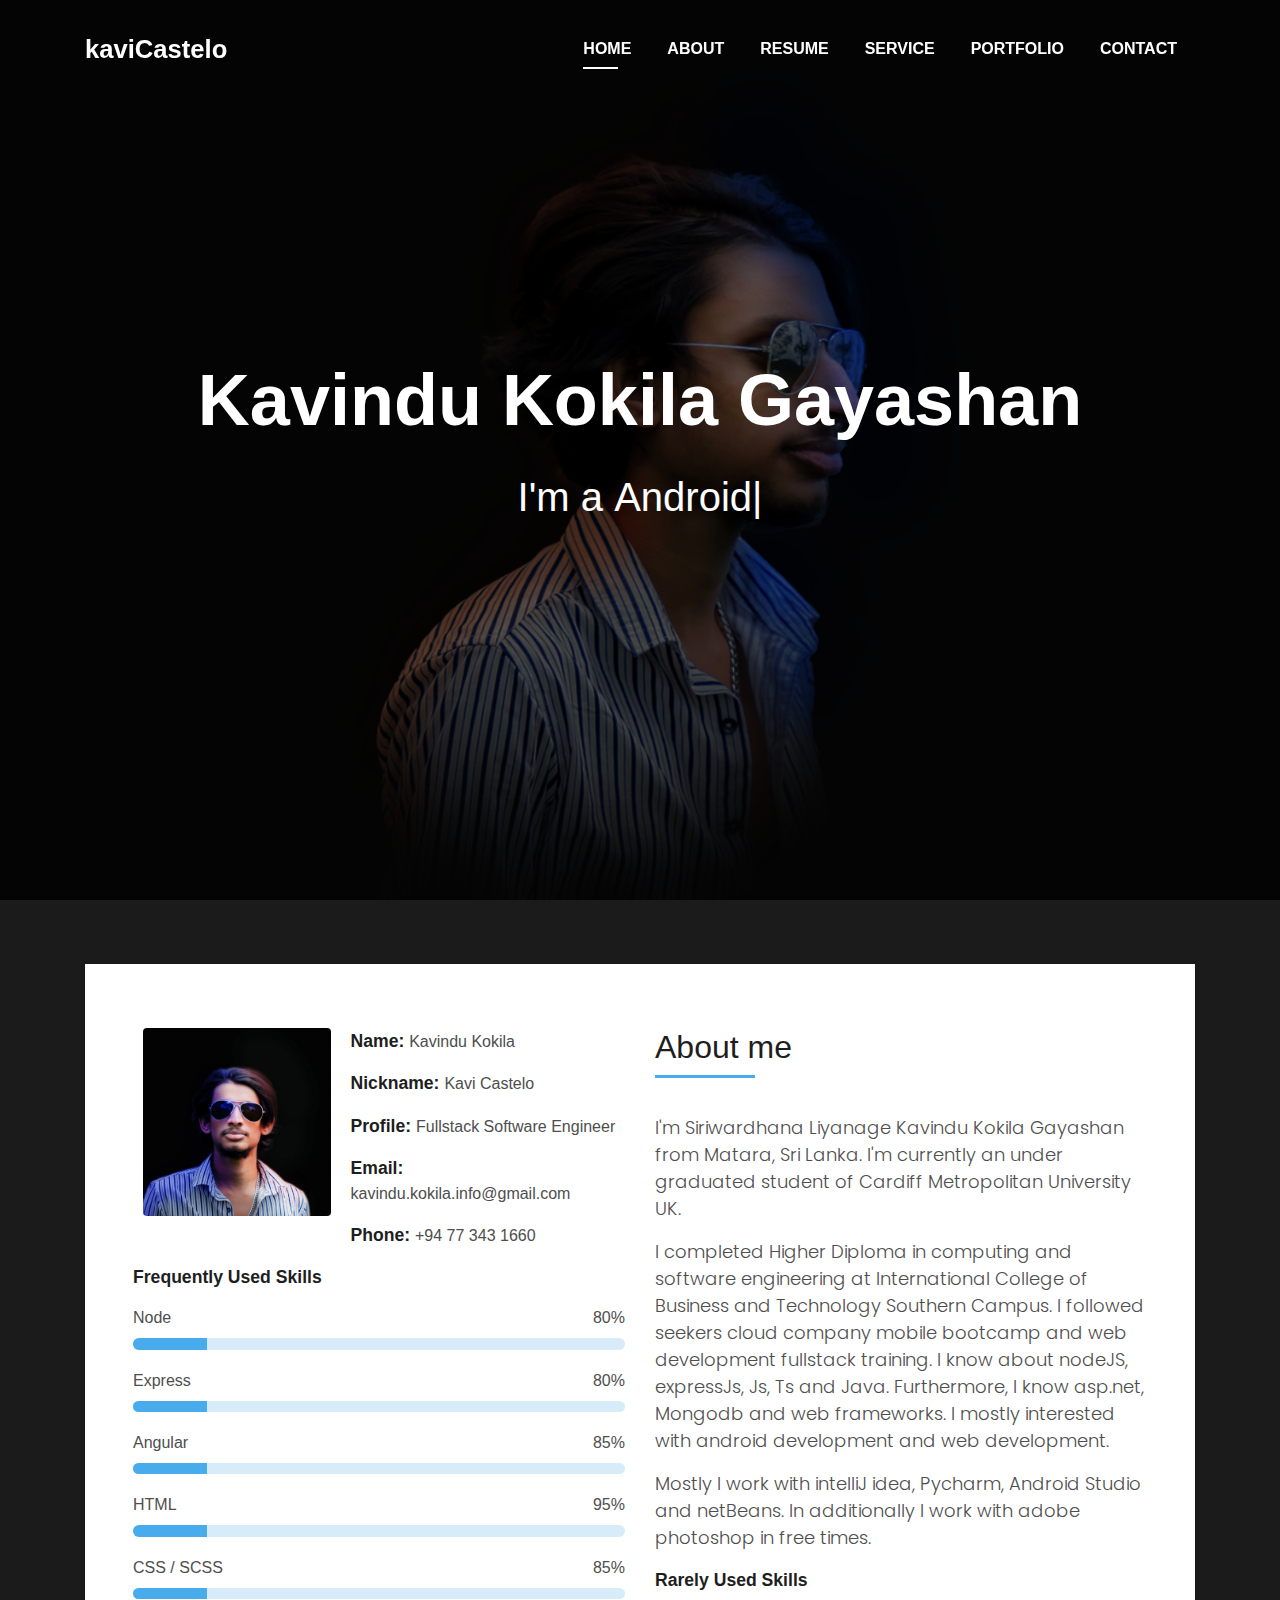
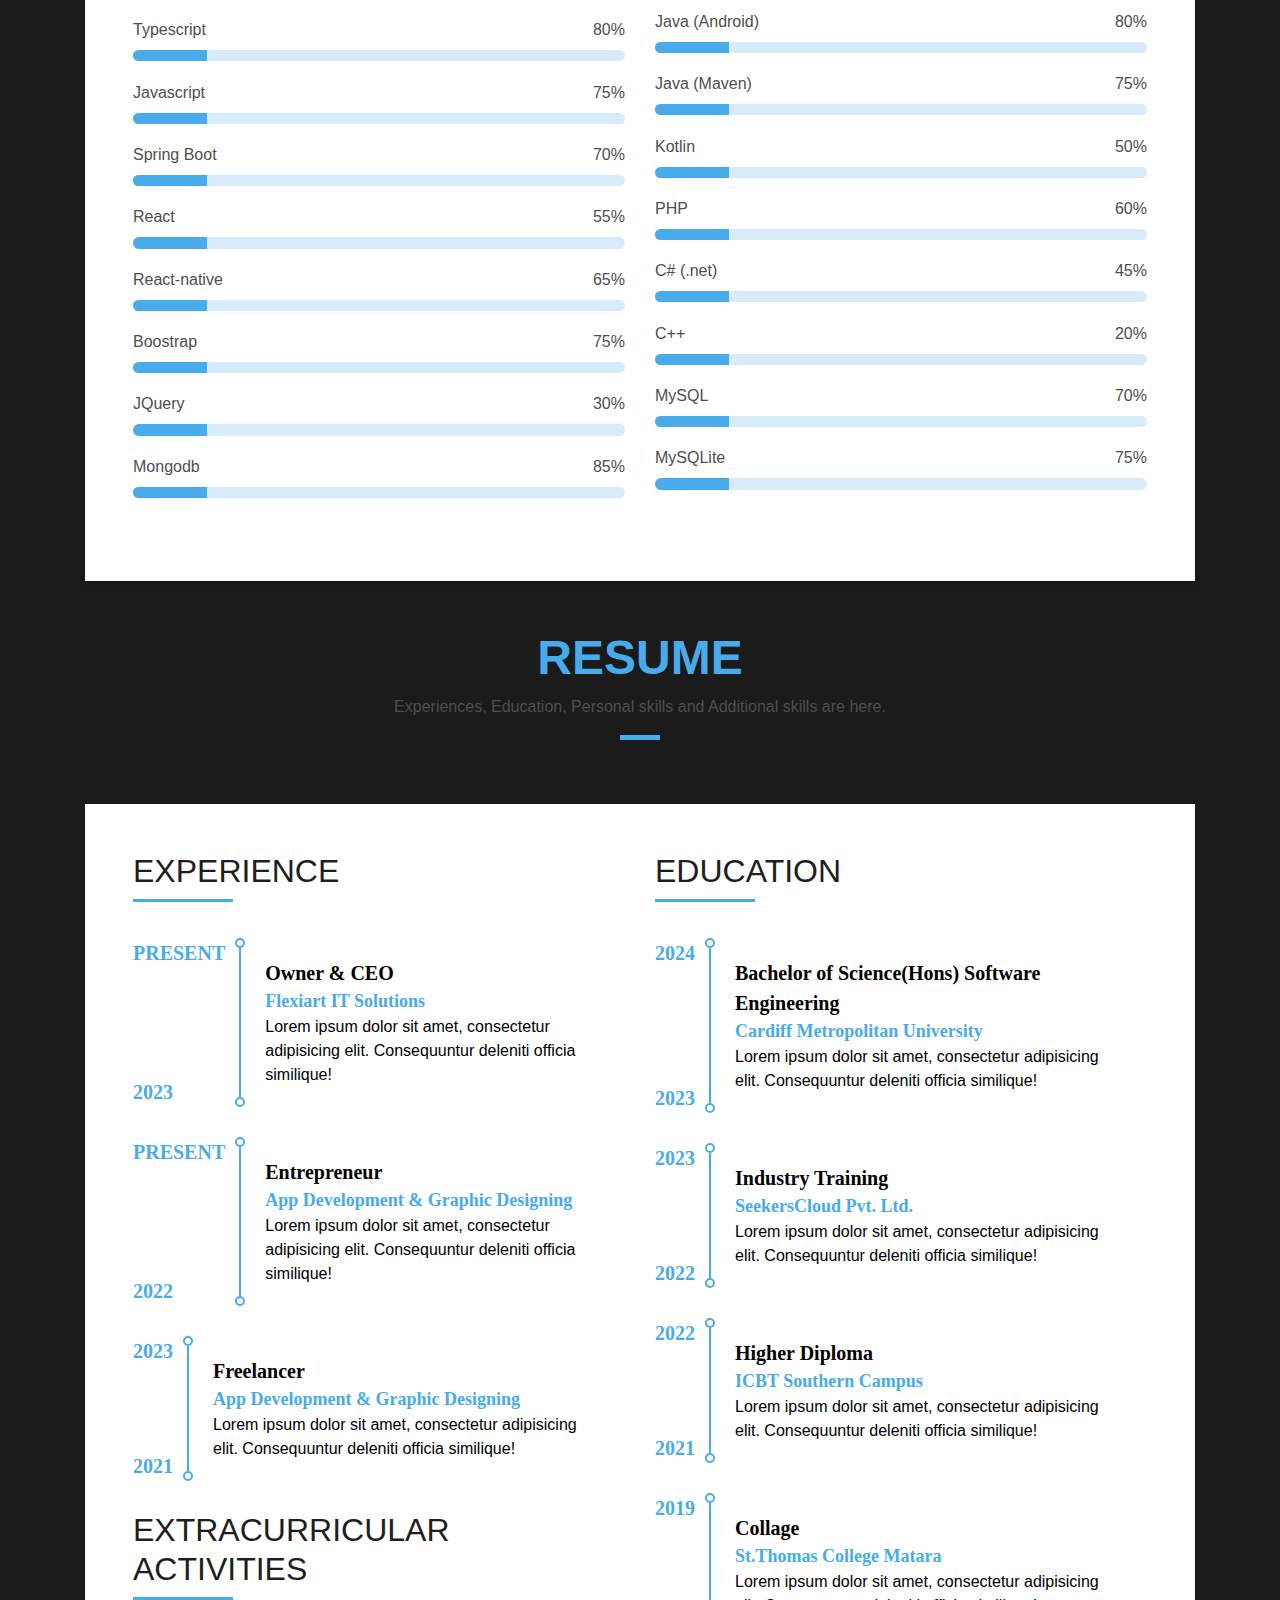
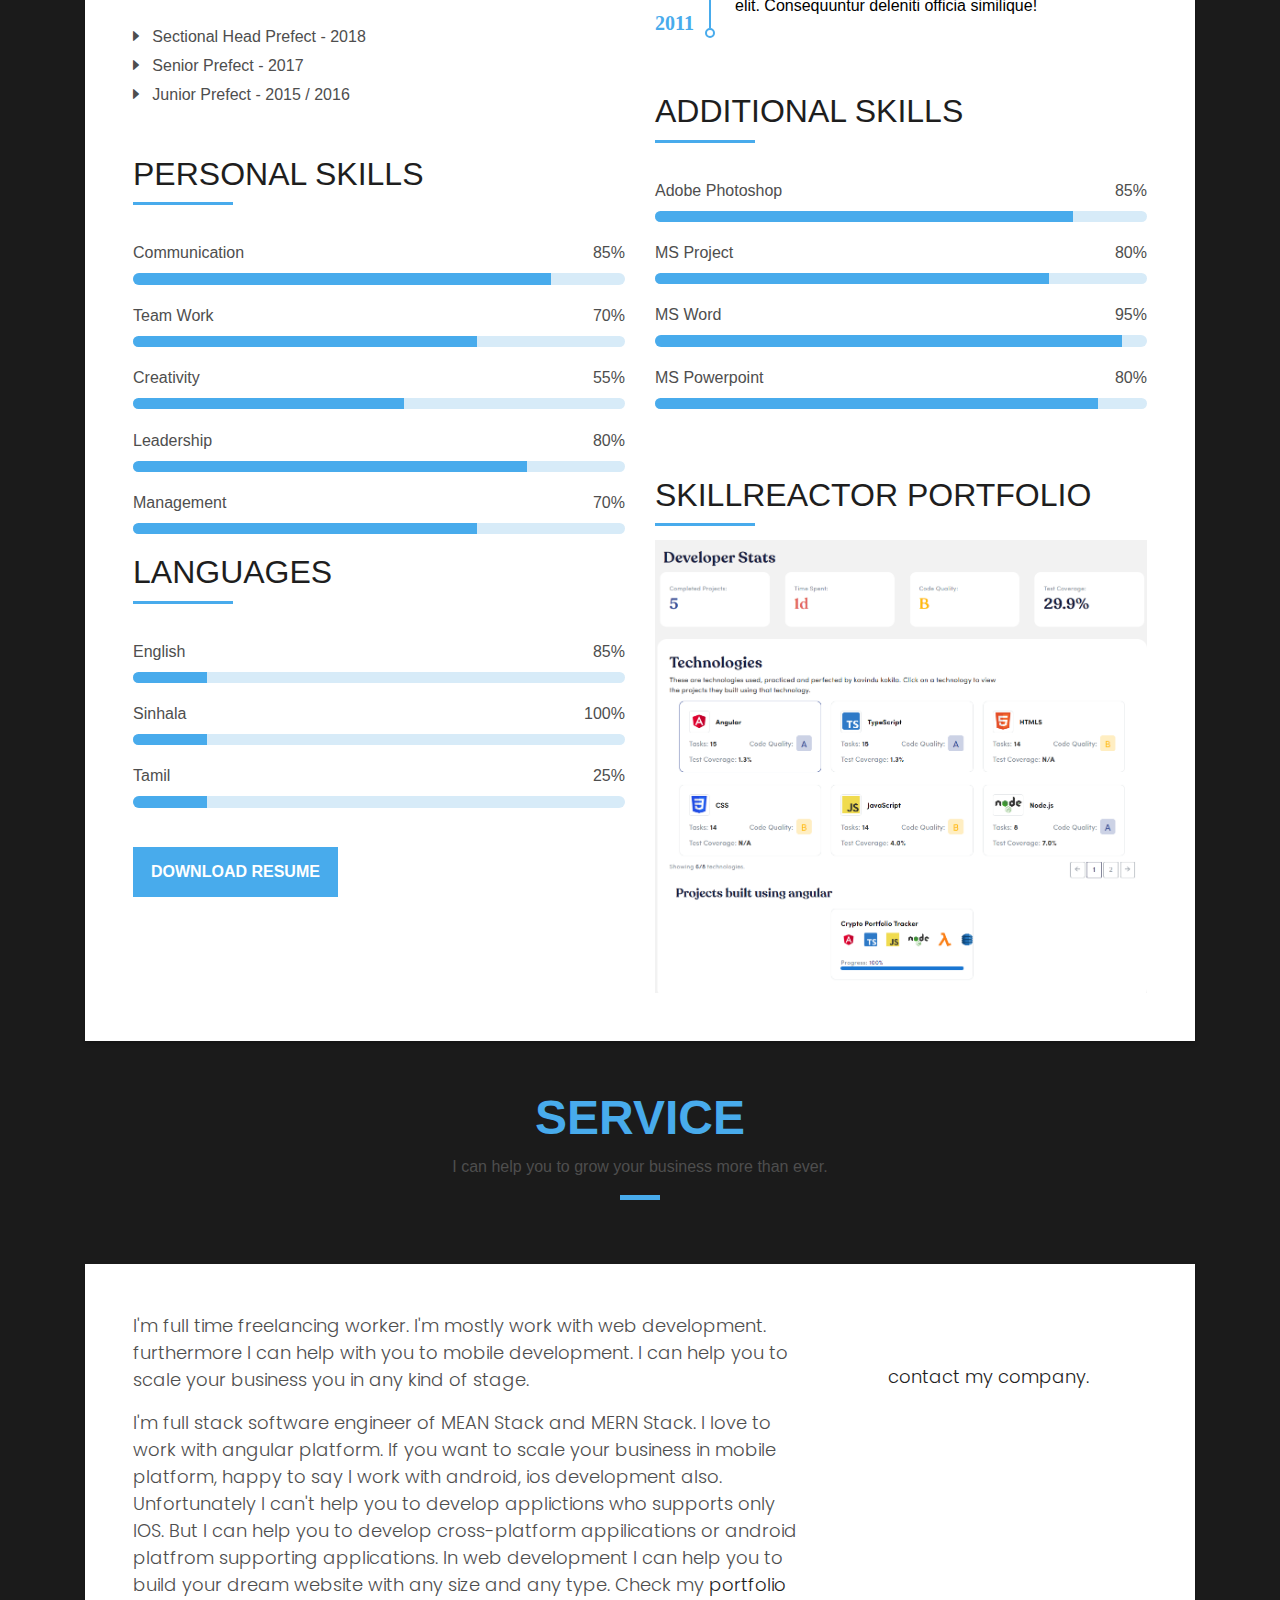
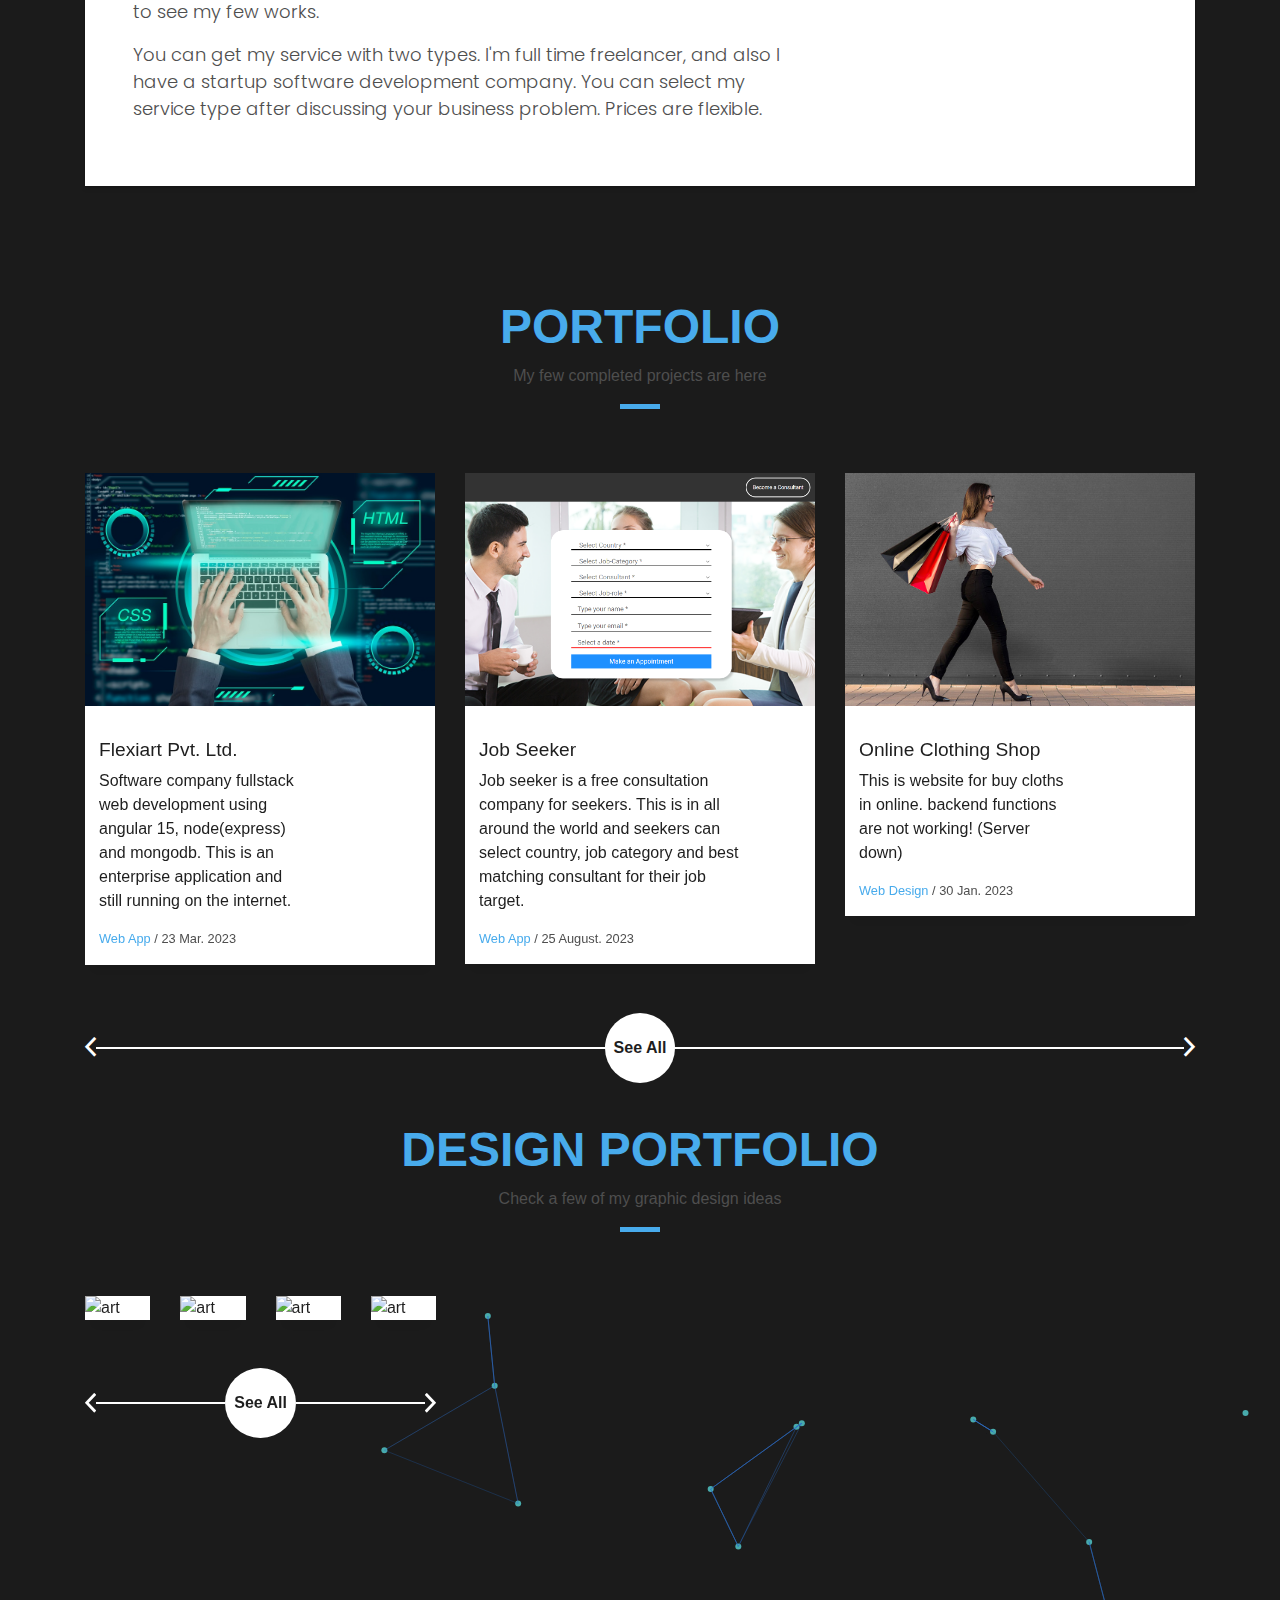
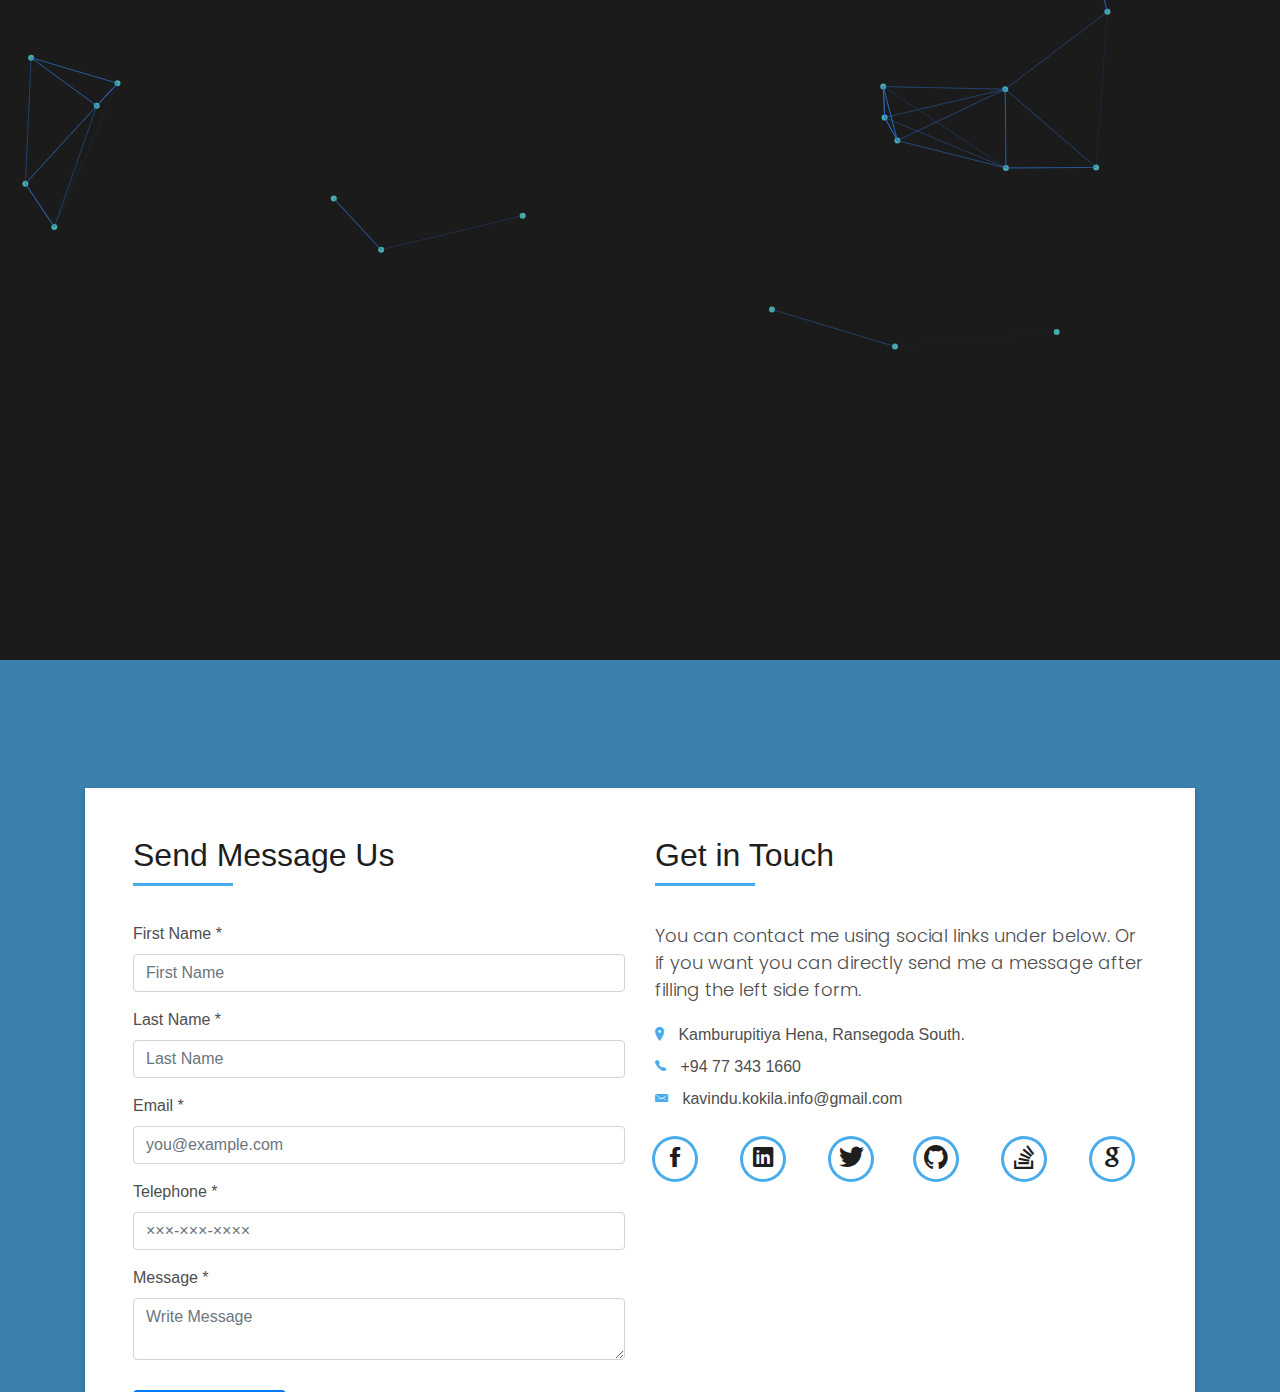
==== commit 6916f08a: "update 2023.10.05 - 1" ====
--- a/index.html
+++ b/index.html
@@ -297,107 +297,199 @@
                         Resume
                     </h3>
                     <p class="subtitle-a">
-                        Education, Personal skills and Additional skills are here.
+                        Experiences, Education, Personal skills and Additional skills are here.
                     </p>
                     <div class="line-mf"></div>
                 </div>
                 <div class="box-shadow-full">
                     <div class="row">
                         <div class="col-md-6">
+                            <div class="title-box-2">
+                                <h6 class="title-left">
+                                    EXPERIENCE
+                                </h6>
+                            </div>
+                            <div class="edu">
+                                <div class="d-flex">
+                                    <div class="d-flex flex-column justify-content-between">
+                                        <div class="edu-year">
+                                            PRESENT&nbsp;&nbsp;
+                                        </div>
+                                        <div class="edu-year">
+                                            2023&nbsp;&nbsp;
+                                        </div>
+                                    </div>
+                                    <div class="d-flex align-items-center flex-column">
+                                        <div class="edu-dot"></div>
+                                        <div class="edu-hr-bar"></div>
+                                        <div class="edu-dot"></div>
+                                    </div>
+                                    <div class="d-flex flex-column align-items-center justify-content-between">
+                                        <div class="d-flex flex-column align-items-start justify-content-center"
+                                             style="flex: 1; padding: 20px">
+                                            <div class="edu-title">Owner & CEO
+                                            </div>
+                                            <div class="edu-subtitle">Flexiart IT Solutions</div>
+                                            <div class="edu-desc">Lorem ipsum dolor sit amet, consectetur
+                                                adipisicing elit.
+                                                Consequuntur deleniti officia similique!
+                                            </div>
+                                        </div>
+                                    </div>
+                                </div>
+                            </div>
+
+                            <div class="edu">
+                                <div class="d-flex">
+                                    <div class="d-flex flex-column justify-content-between">
+                                        <div class="edu-year">
+                                            PRESENT&nbsp;&nbsp;
+                                        </div>
+                                        <div class="edu-year">
+                                            2022&nbsp;&nbsp;
+                                        </div>
+                                    </div>
+                                    <div class="d-flex align-items-center flex-column">
+                                        <div class="edu-dot"></div>
+                                        <div class="edu-hr-bar"></div>
+                                        <div class="edu-dot"></div>
+                                    </div>
+                                    <div class="d-flex flex-column align-items-center justify-content-between">
+                                        <div class="d-flex flex-column align-items-start justify-content-center"
+                                             style="flex: 1; padding: 20px">
+                                            <div class="edu-title">Entrepreneur</div>
+                                            <div class="edu-subtitle">App Development & Graphic Designing</div>
+                                            <div class="edu-desc">Lorem ipsum dolor sit amet, consectetur
+                                                adipisicing elit.
+                                                Consequuntur deleniti officia similique!
+                                            </div>
+                                        </div>
+                                    </div>
+                                </div>
+                            </div>
+
+                            <div class="edu">
+                                <div class="d-flex">
+                                    <div class="d-flex flex-column justify-content-between">
+                                        <div class="edu-year">
+                                            2023&nbsp;&nbsp;
+                                        </div>
+                                        <div class="edu-year">
+                                            2021&nbsp;&nbsp;
+                                        </div>
+                                    </div>
+                                    <div class="d-flex align-items-center flex-column">
+                                        <div class="edu-dot"></div>
+                                        <div class="edu-hr-bar"></div>
+                                        <div class="edu-dot"></div>
+                                    </div>
+                                    <div class="d-flex flex-column align-items-center justify-content-between">
+                                        <div class="d-flex flex-column align-items-start justify-content-center"
+                                             style="flex: 1; padding: 20px">
+                                            <div class="edu-title">Freelancer</div>
+                                            <div class="edu-subtitle">App Development & Graphic Designing</div>
+                                            <div class="edu-desc">Lorem ipsum dolor sit amet, consectetur
+                                                adipisicing elit.
+                                                Consequuntur deleniti officia similique!
+                                            </div>
+                                        </div>
+                                    </div>
+                                </div>
+                            </div>
+
+                            <div class="title-box-2">
+                                <h6 class="title-left">
+                                    EXTRACURRICULAR ACTIVITIES
+                                </h6>
+                                <br>
+                                <ul class="ul-resect extra-activities">
+                                    <li><i class="ion-arrow-right-b"></i>&nbsp;&nbsp; Sectional Head Prefect - 2018
+                                    </li>
+                                    <li><i class="ion-arrow-right-b"></i>&nbsp;&nbsp; Senior Prefect - 2017</li>
+                                    <li><i class="ion-arrow-right-b"></i>&nbsp;&nbsp; Junior Prefect - 2015 / 2016
+                                    </li>
+                                </ul>
+                            </div>
+
                             <div class="about-me pt-4 pt-md-0">
                                 <div class="title-box-2">
-                                    <h6 class="title-left">
-                                        EXPERIENCE
-                                    </h6>
-                                </div>
-                                <div class="edu">
-                                    <div class="d-flex">
-                                        <div class="d-flex flex-column justify-content-between">
-                                            <div class="edu-year">
-                                                PRESENT&nbsp;&nbsp;
-                                            </div>
-                                            <div class="edu-year">
-                                                2023&nbsp;&nbsp;
-                                            </div>
-                                        </div>
-                                        <div class="d-flex align-items-center flex-column">
-                                            <div class="edu-dot"></div>
-                                            <div class="edu-hr-bar"></div>
-                                            <div class="edu-dot"></div>
-                                        </div>
-                                        <div class="d-flex flex-column align-items-center justify-content-between">
-                                            <div class="d-flex flex-column align-items-start justify-content-center"
-                                                 style="flex: 1; padding: 20px">
-                                                <div class="edu-title">Owner & CEO
-                                                </div>
-                                                <div class="edu-subtitle">Flexiart IT Solutions</div>
-                                                <div class="edu-desc">Lorem ipsum dolor sit amet, consectetur
-                                                    adipisicing elit.
-                                                    Consequuntur deleniti officia similique!
-                                                </div>
-                                            </div>
-                                        </div>
-                                    </div>
-                                </div>
-
-                                <div class="edu">
-                                    <div class="d-flex">
-                                        <div class="d-flex flex-column justify-content-between">
-                                            <div class="edu-year">
-                                                PRESENT&nbsp;&nbsp;
-                                            </div>
-                                            <div class="edu-year">
-                                                2022&nbsp;&nbsp;
-                                            </div>
-                                        </div>
-                                        <div class="d-flex align-items-center flex-column">
-                                            <div class="edu-dot"></div>
-                                            <div class="edu-hr-bar"></div>
-                                            <div class="edu-dot"></div>
-                                        </div>
-                                        <div class="d-flex flex-column align-items-center justify-content-between">
-                                            <div class="d-flex flex-column align-items-start justify-content-center"
-                                                 style="flex: 1; padding: 20px">
-                                                <div class="edu-title">Entrepreneur</div>
-                                                <div class="edu-subtitle">App Development & Graphic Designing</div>
-                                                <div class="edu-desc">Lorem ipsum dolor sit amet, consectetur
-                                                    adipisicing elit.
-                                                    Consequuntur deleniti officia similique!
-                                                </div>
-                                            </div>
-                                        </div>
-                                    </div>
-                                </div>
-
-                                <div class="edu">
-                                    <div class="d-flex">
-                                        <div class="d-flex flex-column justify-content-between">
-                                            <div class="edu-year">
-                                                2023&nbsp;&nbsp;
-                                            </div>
-                                            <div class="edu-year">
-                                                2021&nbsp;&nbsp;
-                                            </div>
-                                        </div>
-                                        <div class="d-flex align-items-center flex-column">
-                                            <div class="edu-dot"></div>
-                                            <div class="edu-hr-bar"></div>
-                                            <div class="edu-dot"></div>
-                                        </div>
-                                        <div class="d-flex flex-column align-items-center justify-content-between">
-                                            <div class="d-flex flex-column align-items-start justify-content-center"
-                                                 style="flex: 1; padding: 20px">
-                                                <div class="edu-title">Freelancer</div>
-                                                <div class="edu-subtitle">App Development & Graphic Designing</div>
-                                                <div class="edu-desc">Lorem ipsum dolor sit amet, consectetur
-                                                    adipisicing elit.
-                                                    Consequuntur deleniti officia similique!
-                                                </div>
-                                            </div>
-                                        </div>
-                                    </div>
-                                </div>
-
+                                    <h5 class="title-left">
+                                        PERSONAL SKILLS
+                                    </h5>
+                                </div>
+                                <div class="skill-mf">
+                                    <span>Communication</span> <span class="pull-right"><span class="counter">85</span>%</span>
+                                    <div class="progress">
+                                        <div class="progress-bar" style="width: 85%;" role="progressbar"
+                                             aria-valuenow="85" aria-valuemin="0"
+                                             aria-valuemax="100"></div>
+                                    </div>
+                                    <span>Team Work</span> <span class="pull-right"><span
+                                        class="counter">70</span>%</span>
+                                    <div class="progress">
+                                        <div class="progress-bar" style="width: 70%;" role="progressbar"
+                                             aria-valuenow="70" aria-valuemin="0"
+                                             aria-valuemax="100"></div>
+                                    </div>
+                                    <span>Creativity</span> <span class="pull-right"><span
+                                        class="counter">55</span>%</span>
+                                    <div class="progress">
+                                        <div class="progress-bar" style="width: 55%;" role="progressbar"
+                                             aria-valuenow="55" aria-valuemin="0"
+                                             aria-valuemax="100"></div>
+                                    </div>
+                                    <span>Leadership</span> <span class="pull-right"><span
+                                        class="counter">80</span>%</span>
+                                    <div class="progress">
+                                        <div class="progress-bar" style="width: 80%;" role="progressbar"
+                                             aria-valuenow="80" aria-valuemin="0"
+                                             aria-valuemax="100"></div>
+                                    </div>
+                                    <span>Management</span> <span class="pull-right"><span
+                                        class="counter">70</span>%</span>
+                                    <div class="progress">
+                                        <div class="progress-bar" style="width: 70%;" role="progressbar"
+                                             aria-valuenow="70" aria-valuemin="0"
+                                             aria-valuemax="100"></div>
+                                    </div>
+                                </div>
+                            </div>
+                            <div class="about-me pt-4 pt-md-0">
+                                <div class="title-box-2">
+                                    <h5 class="title-left">
+                                        LANGUAGES
+                                    </h5>
+                                </div>
+                                <div class="skill-mf">
+                                    <span>English</span> <span class="pull-right"><span
+                                        class="counter">85</span>%</span>
+                                    <div class="progress">
+                                        <div id="Englishprogress" class="progress-bar" role="progressbar"
+                                             aria-valuenow="85" aria-valuemin="0"
+                                             aria-valuemax="100"></div>
+                                    </div>
+                                    <span>Sinhala</span> <span class="pull-right"><span
+                                        class="counter">100</span>%</span>
+                                    <div class="progress">
+                                        <div id="Sinhalaprogress" class="progress-bar" role="progressbar"
+                                             aria-valuenow="100" aria-valuemin="0"
+                                             aria-valuemax="100"></div>
+                                    </div>
+                                    <span>Tamil</span> <span class="pull-right"><span class="counter">25</span>%</span>
+                                    <div class="progress">
+                                        <div id="Tamilprogress" class="progress-bar" role="progressbar"
+                                             aria-valuenow="25" aria-valuemin="0"
+                                             aria-valuemax="100"></div>
+                                    </div>
+                                </div>
+                            </div>
+                            <a href="./pdf/my-cv.pdf" target="_blank"><button class="btn-1">
+                                DOWNLOAD RESUME
+                            </button></a>
+                            <br><br>
+                        </div>
+                        <div class="col-md-6">
+                            <div class="about-me pt-4 pt-md-0">
                                 <div class="title-box-2">
                                     <h6 class="title-left">
                                         EDUCATION
@@ -520,65 +612,9 @@
                                     </div>
                                 </div>
 
-                                <div class="title-box-2">
-                                    <h6 class="title-left">
-                                        EXTRACURRICULAR ACTIVITIES
-                                    </h6>
-                                    <br>
-                                    <ul class="ul-resect extra-activities">
-                                        <li><i class="ion-arrow-right-b"></i>&nbsp;&nbsp; Sectional Head Prefect - 2018
-                                        </li>
-                                        <li><i class="ion-arrow-right-b"></i>&nbsp;&nbsp; Senior Prefect - 2017</li>
-                                        <li><i class="ion-arrow-right-b"></i>&nbsp;&nbsp; Junior Prefect - 2015 / 2016
-                                        </li>
-                                    </ul>
-                                </div>
-                            </div>
-                        </div>
-                        <div class="col-md-6">
+                            </div>
+                            <br>
                             <div class="about-me pt-4 pt-md-0">
-                                <div class="title-box-2">
-                                    <h5 class="title-left">
-                                        PERSONAL SKILLS
-                                    </h5>
-                                </div>
-                                <div class="skill-mf">
-                                    <span>Communication</span> <span class="pull-right"><span class="counter">85</span>%</span>
-                                    <div class="progress">
-                                        <div class="progress-bar" style="width: 85%;" role="progressbar"
-                                             aria-valuenow="85" aria-valuemin="0"
-                                             aria-valuemax="100"></div>
-                                    </div>
-                                    <span>Team Work</span> <span class="pull-right"><span
-                                        class="counter">70</span>%</span>
-                                    <div class="progress">
-                                        <div class="progress-bar" style="width: 70%;" role="progressbar"
-                                             aria-valuenow="70" aria-valuemin="0"
-                                             aria-valuemax="100"></div>
-                                    </div>
-                                    <span>Creativity</span> <span class="pull-right"><span
-                                        class="counter">55</span>%</span>
-                                    <div class="progress">
-                                        <div class="progress-bar" style="width: 55%;" role="progressbar"
-                                             aria-valuenow="55" aria-valuemin="0"
-                                             aria-valuemax="100"></div>
-                                    </div>
-                                    <span>Leadership</span> <span class="pull-right"><span
-                                        class="counter">80</span>%</span>
-                                    <div class="progress">
-                                        <div class="progress-bar" style="width: 80%;" role="progressbar"
-                                             aria-valuenow="80" aria-valuemin="0"
-                                             aria-valuemax="100"></div>
-                                    </div>
-                                    <span>Management</span> <span class="pull-right"><span
-                                        class="counter">70</span>%</span>
-                                    <div class="progress">
-                                        <div class="progress-bar" style="width: 70%;" role="progressbar"
-                                             aria-valuenow="70" aria-valuemin="0"
-                                             aria-valuemax="100"></div>
-                                    </div>
-                                </div>
-
                                 <div class="title-box-2">
                                     <h5 class="title-left">
                                         ADDITIONAL SKILLS
@@ -614,56 +650,23 @@
                                     </div>
                                 </div>
                             </div>
-                            <div class="about-me pt-4 pt-md-0">
-                                <div class="title-box-2">
-                                    <h5 class="title-left">
-                                        LANGUAGES
-                                    </h5>
-                                </div>
-                                <div class="skill-mf">
-                                    <span>English</span> <span class="pull-right"><span
-                                        class="counter">85</span>%</span>
-                                    <div class="progress">
-                                        <div id="Englishprogress" class="progress-bar" role="progressbar"
-                                             aria-valuenow="85" aria-valuemin="0"
-                                             aria-valuemax="100"></div>
-                                    </div>
-                                    <span>Sinhala</span> <span class="pull-right"><span
-                                        class="counter">100</span>%</span>
-                                    <div class="progress">
-                                        <div id="Sinhalaprogress" class="progress-bar" role="progressbar"
-                                             aria-valuenow="100" aria-valuemin="0"
-                                             aria-valuemax="100"></div>
-                                    </div>
-                                    <span>Tamil</span> <span class="pull-right"><span class="counter">25</span>%</span>
-                                    <div class="progress">
-                                        <div id="Tamilprogress" class="progress-bar" role="progressbar"
-                                             aria-valuenow="25" aria-valuemin="0"
-                                             aria-valuemax="100"></div>
-                                    </div>
-                                </div>
-                            </div>
+
                             <br><br>
-                            <a href="./pdf/my-cv.pdf" target="_blank"
-                               style="font-weight: bold; text-decoration: underline; margin-bottom: 2vw">DOWNLOAD
-                                HERE</a>
-                            <br><br>
-                            <h5 class="title-left" style="margin-bottom: 2vw">
-                                SKILLREACTOR PORTFOLIO
-                            </h5>
-                            <img src="./img/skill-reactor.png" alt="portfolio" style="width: 100%">
-                            <a href="https://resume.skillreactor.io/ab8947ff39df15f0cc022075d296dc03" target="_blank"
-                               style="font-weight: bold; text-decoration: underline;">WATCH HERE</a>
+                            <div>
+                                <h5 class="title-left" style="margin-bottom: 2vw">
+                                    SKILLREACTOR PORTFOLIO
+                                </h5>
+                                <a href="https://resume.skillreactor.io/ab8947ff39df15f0cc022075d296dc03"
+                                   target="_blank">
+                                    <img src="./img/skill-reactor.png" alt="portfolio" style="width: 100%">
+                                </a>
+<!--                                <br><br>-->
+<!--                                <a href="https://resume.skillreactor.io/ab8947ff39df15f0cc022075d296dc03"-->
+<!--                                   target="_blank"-->
+<!--                                   style="font-weight: bold; text-decoration: underline;">WATCH HERE</a>-->
+                            </div>
                         </div>
                     </div>
-                    <!--                    <div style="margin-top: 1.5vw">-->
-                    <!--                        <h5 class="title-left">-->
-                    <!--                            SKILLREACTOR PORTFOLIO-->
-                    <!--                        </h5>-->
-                    <!--                        <object type="text/html" data="https://resume.skillreactor.io/ab8947ff39df15f0cc022075d296dc03" style="width: 100%; height: 600px">-->
-                    <!--                        </object>-->
-                    <!--&lt;!&ndash;                        <iframe src="https://resume.skillreactor.io/ab8947ff39df15f0cc022075d296dc03" frameborder="0" width="100%" height="500px"></iframe>&ndash;&gt;-->
-                    <!--                    </div>-->
                 </div>
             </div>
         </div>
--- a/css/style-sky-blue.css
+++ b/css/style-sky-blue.css
@@ -1,3 +1,5 @@
+
+@import url('https://fonts.googleapis.com/css2?family=Poppins:wght@200&display=swap');
 body {
     background-color: #1B1B1B;
     color: #4e4e4e;
@@ -21,6 +23,11 @@
     color: #48abec;
     text-decoration: none;
     transition: all 0.5s ease-in-out;
+}
+
+p.lead{
+    font-family: 'Poppins', sans-serif;
+    font-size: 18px;
 }
 
 .p-r {
@@ -1318,7 +1325,7 @@
     border: 2px solid #48abec;
 }
 .edu .edu-year{
-    font-size: 22px;
+    font-size: 20px;
     font-weight: bolder;
     font-family: 'Agency FB', serif;
     color: #48abec;
@@ -1338,4 +1345,23 @@
 .edu .edu-desc{
     font-size: 16px;
     color: #000;
-}+}
+
+.btn-1{
+    height: 50px;
+    padding: 0 15px;
+    border: 3px solid #48abec;
+    margin: 20px 0;
+    background-color: #48abec;
+    font-weight: bold;
+    color: #fff;
+    outline: none;
+}
+.btn-1:hover{
+    background-color: transparent;
+    color: #48abec;
+    cursor: pointer;
+}
+.btn-1:focus{
+    outline: none;
+}
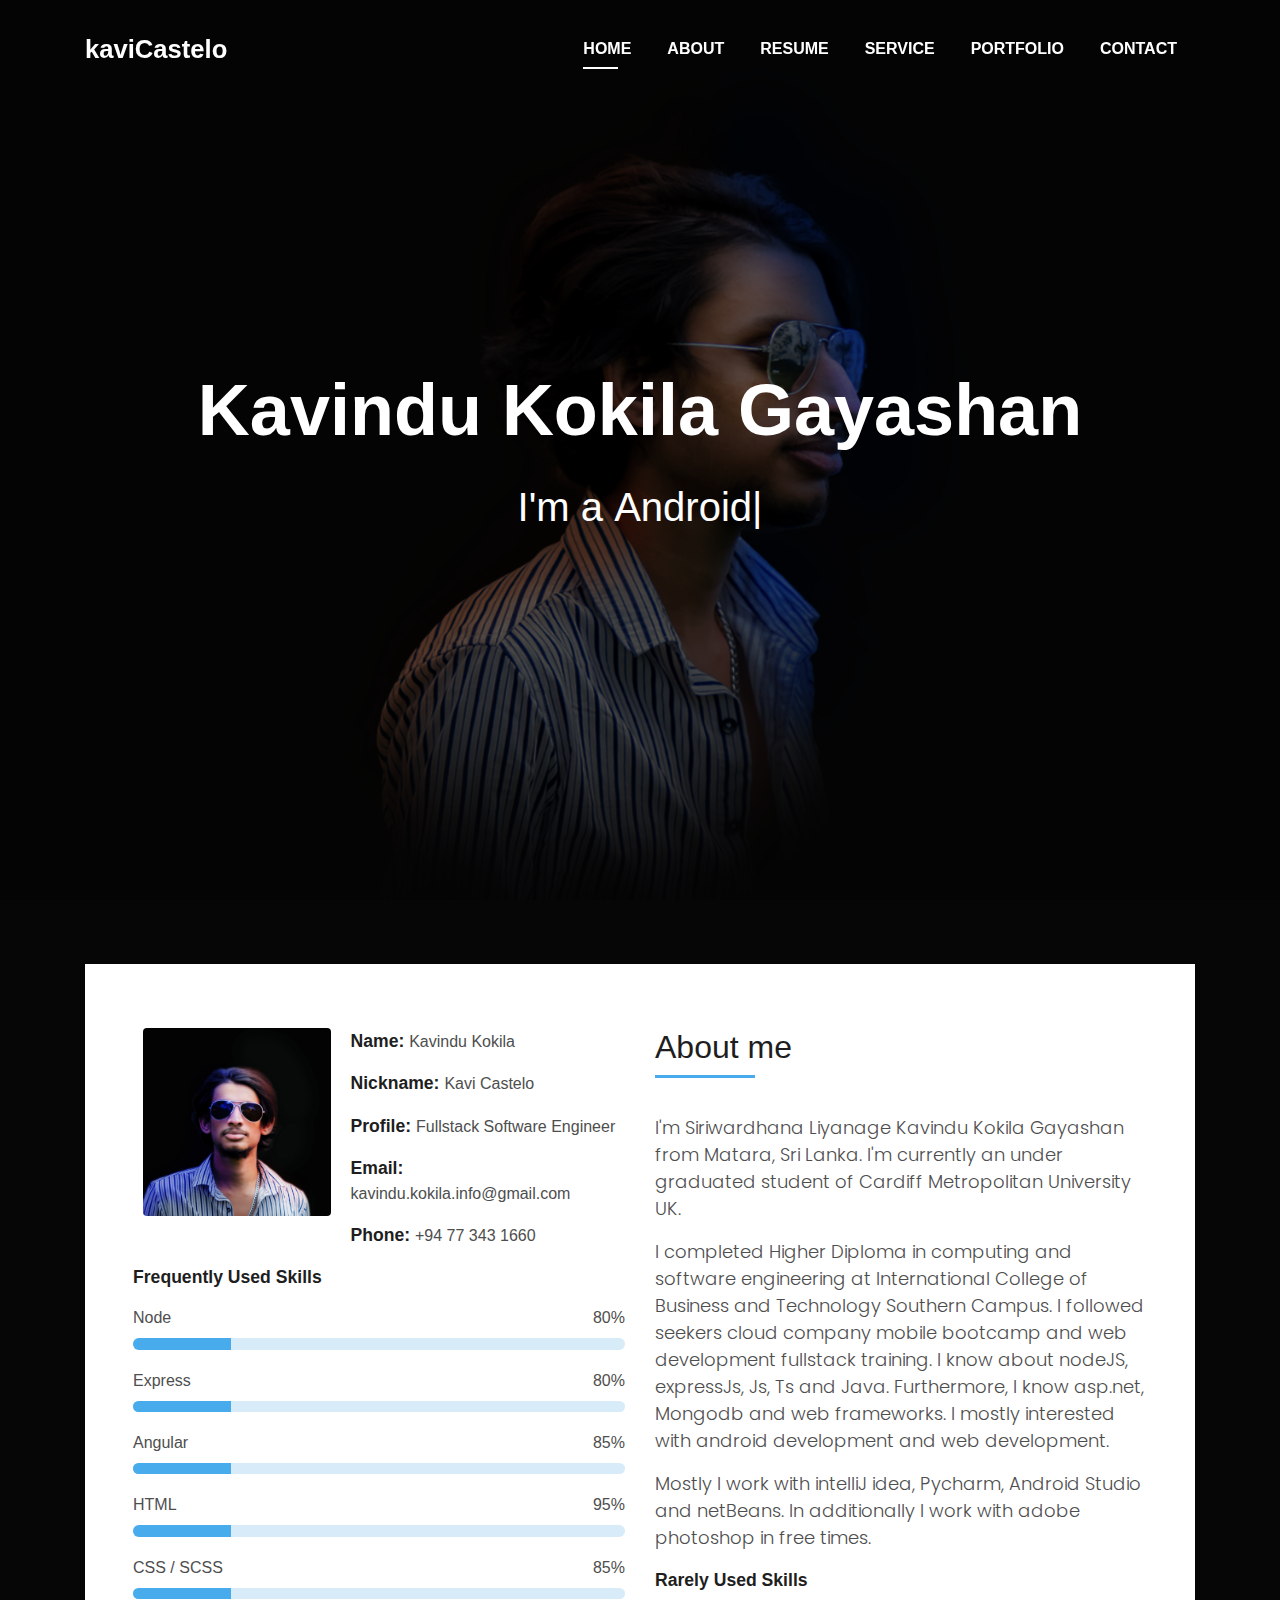
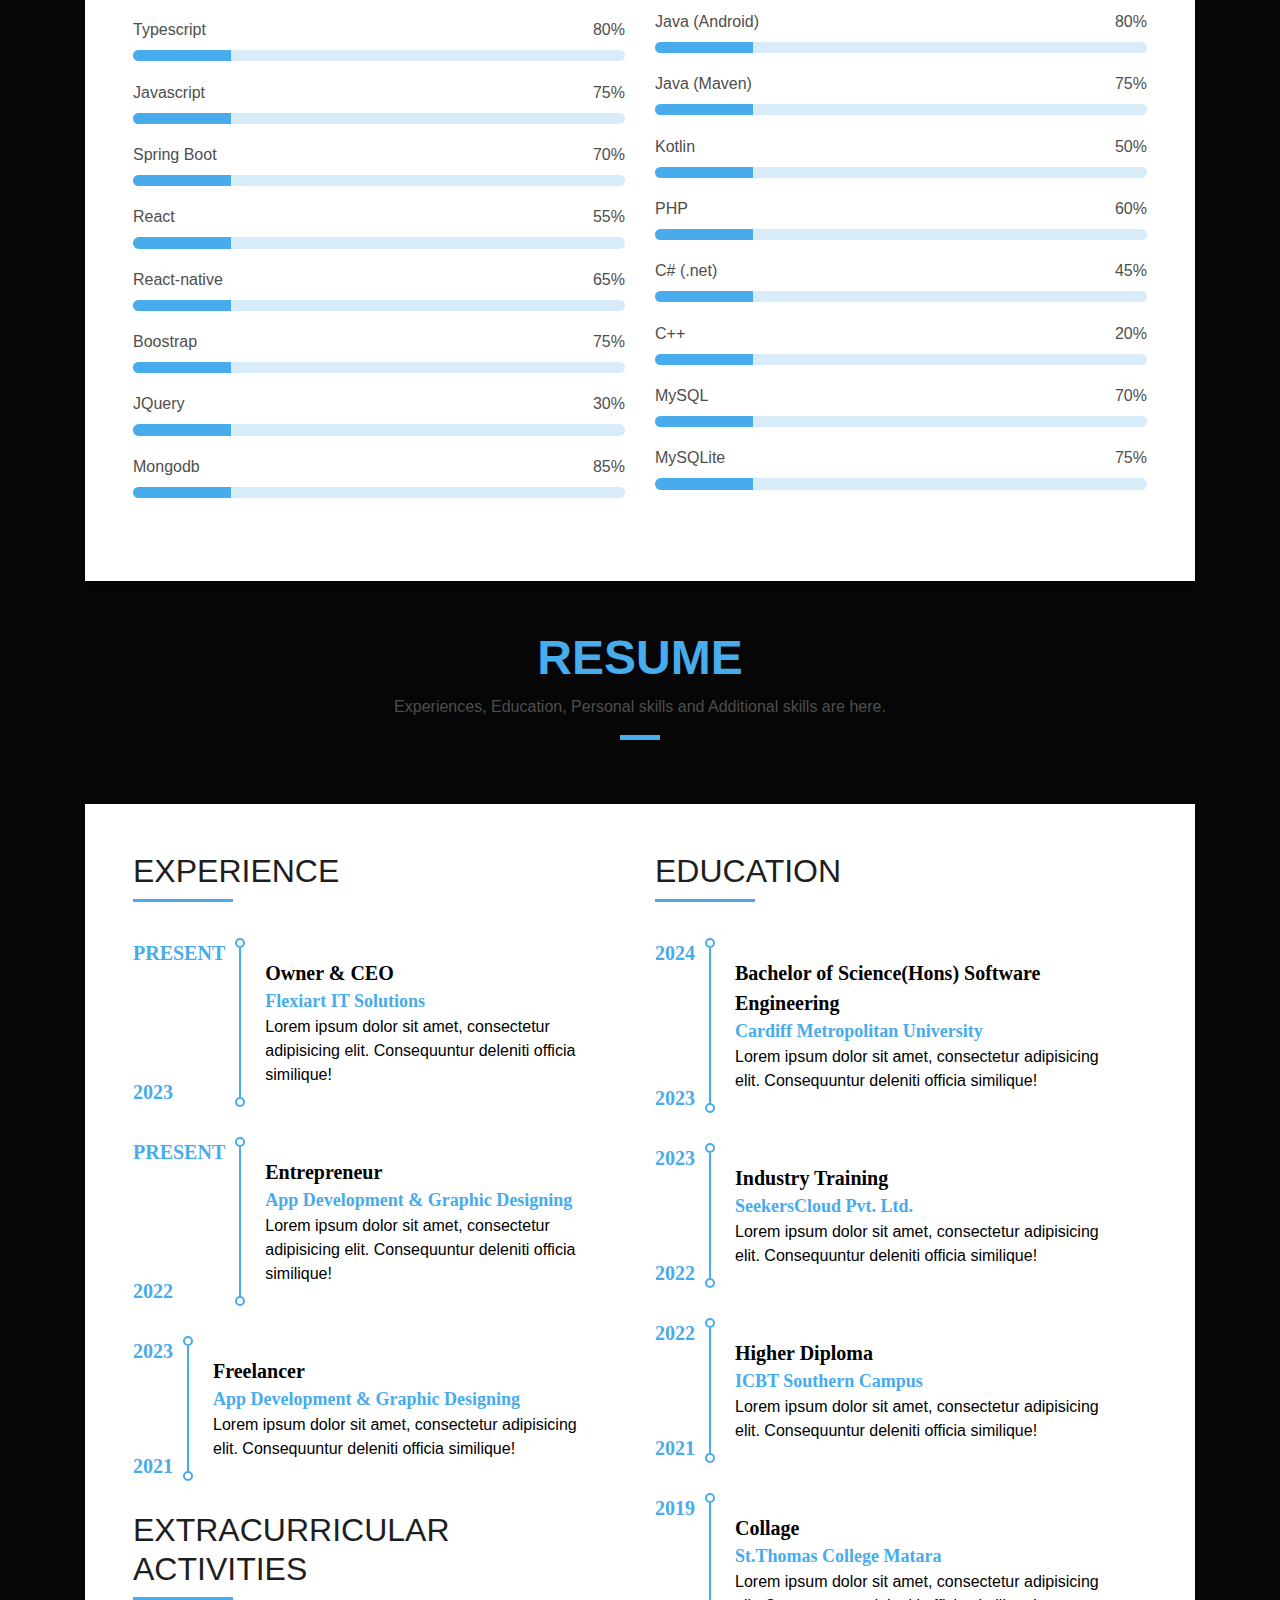
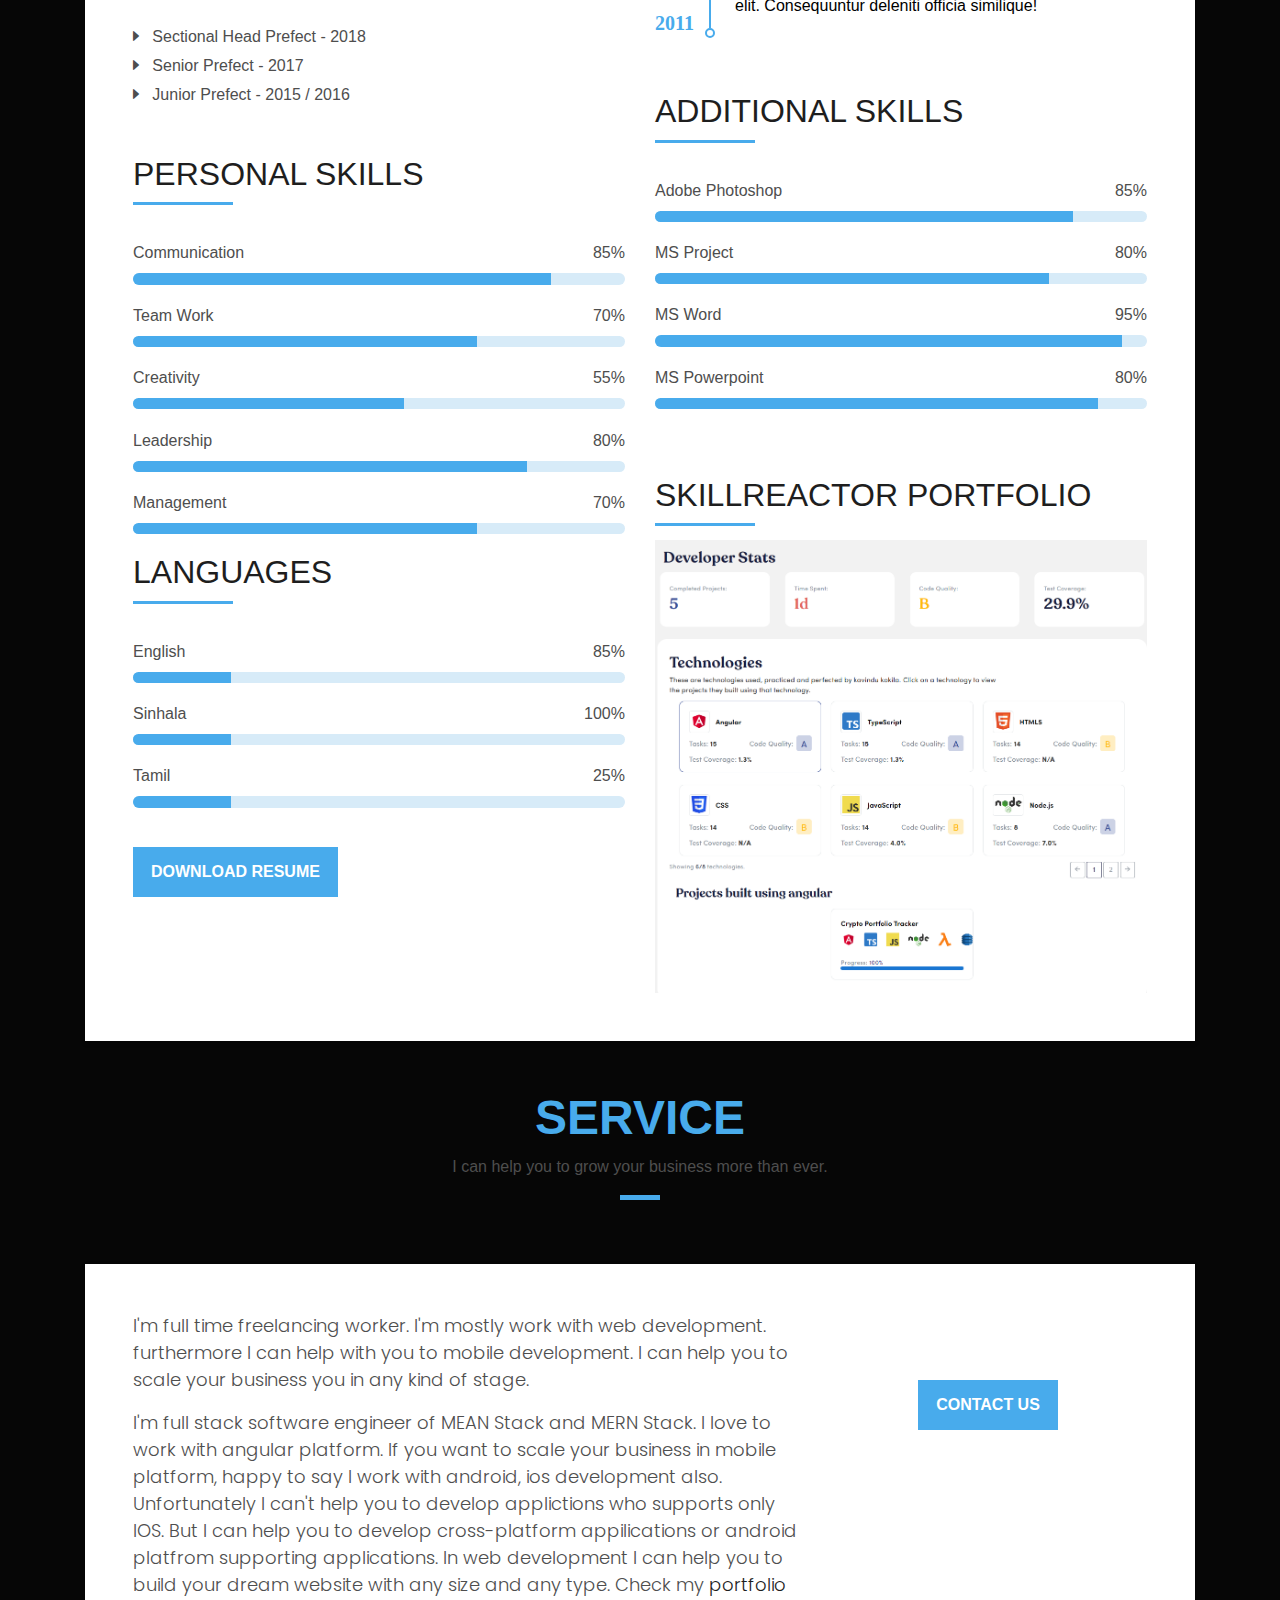
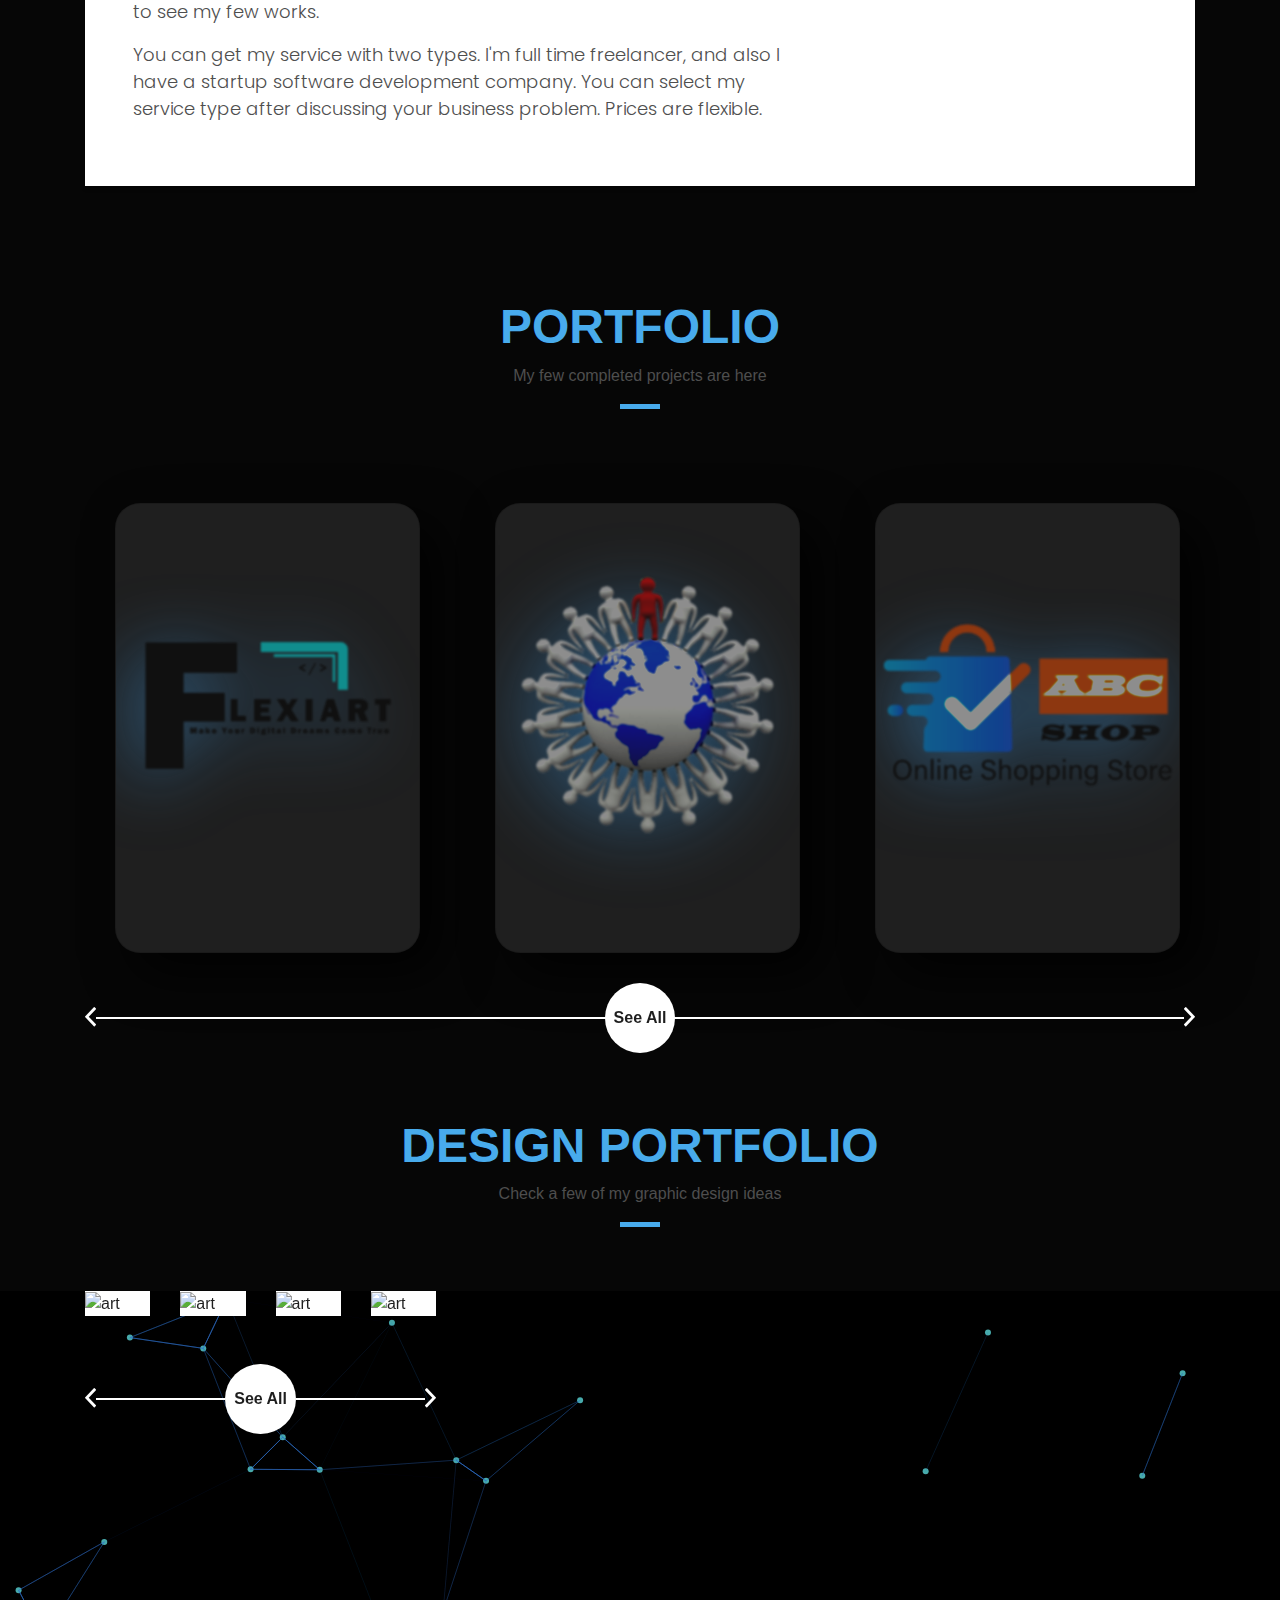
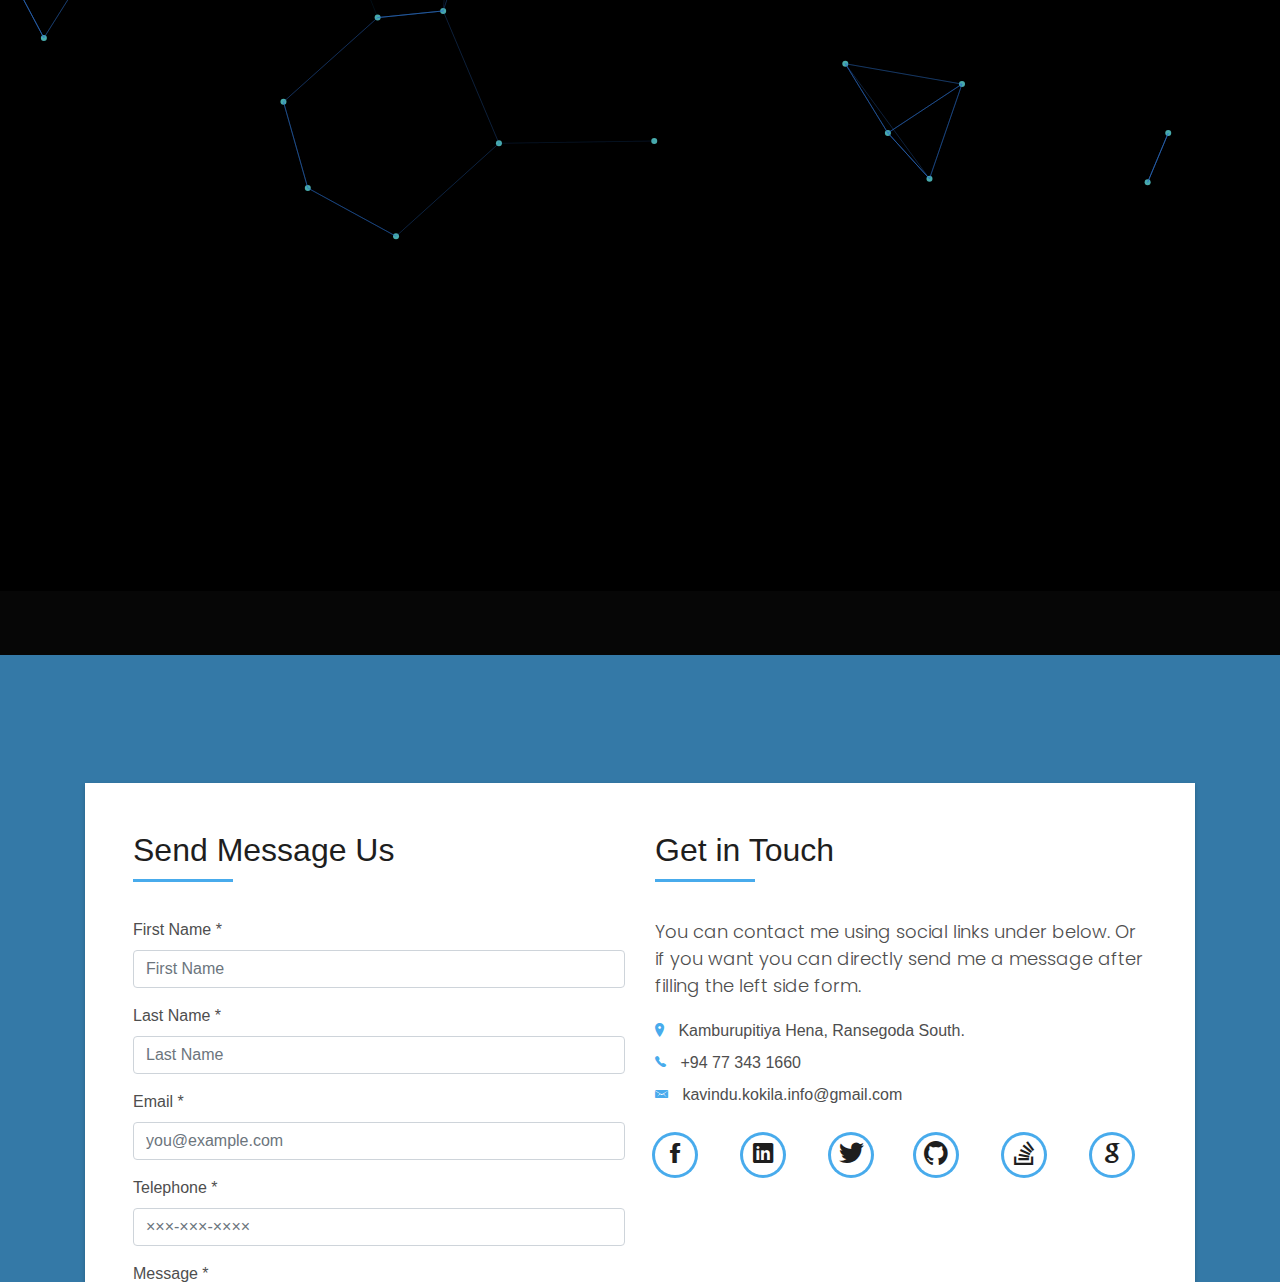
==== commit 9cd50ab2: "update 2023.10.06 - 1" ====
--- a/index.html
+++ b/index.html
@@ -68,438 +68,253 @@
     </div>
 </nav>
 <!--/ Nav End /-->
-
-<!--/ Intro Skew Star /-->
-<div id="home" class="intro route bg-image" style="background-image: url(img/intro-bg.jpg)">
-    <div class="overlay-itro"></div>
-    <div class="intro-content display-table">
-        <div class="table-cell">
-            <div class="container">
-                <!--<p class="display-6 color-d">Hello, world!</p>-->
-                <h1 class="intro-title mb-4">Kavindu Kokila Gayashan</h1>
-                <p class="intro-subtitle"><span>I'm a&nbsp;</span><span class="text-slider-items">Android Developer,Web Developer,Frontend Developer,Backend Developer,Graphic Designer,Cross Platform App Developer, Freelancer</span><strong
-                        class="text-slider"></strong></p>
-                <!-- <p class="pt-3"><a class="btn btn-primary btn js-scroll px-4" href="#about" role="button">Learn More</a></p> -->
-            </div>
-        </div>
-    </div>
-</div>
-<!--/ Intro Skew End /-->
-
-<section id="about" class="about-mf sect-pt4 route">
-    <div class="container">
-        <div class="row">
-            <div class="col-sm-12">
-                <div class="box-shadow-full">
-                    <div class="row">
-                        <div class="col-md-6">
-                            <div class="row">
-                                <div class="col-sm-6 col-md-5">
-                                    <div class="about-img">
-                                        <img src="img/propic.jpg" class="img-fluid rounded b-shadow-a" alt="profile">
-                                    </div>
-                                </div>
-                                <div class="col-sm-6 col-md-7">
-                                    <div class="about-info">
-                                        <p><span class="title-s">Name: </span> <span>Kavindu Kokila</span></p>
-                                        <p><span class="title-s">Nickname: </span> <span>Kavi Castelo</span></p>
-                                        <p><span class="title-s">Profile: </span>
-                                            <span>Fullstack Software Engineer</span></p>
-                                        <p><span class="title-s">Email: </span>
-                                            <span>kavindu.kokila.info@gmail.com</span></p>
-                                        <p><span class="title-s">Phone: </span> <span>+94 77 343 1660</span></p>
-                                    </div>
-                                </div>
-                            </div>
-
-                            <div class="skill-mf">
-                                <p class="title-s">Frequently Used Skills</p>
-                                <span>Node</span> <span class="pull-right"><span class="counter">80</span>%</span>
-                                <div class="progress">
-                                    <div id="nodeprogress" class="progress-bar" role="progressbar" aria-valuenow="80"
-                                         aria-valuemin="0"
-                                         aria-valuemax="100"></div>
-                                </div>
-                                <span>Express</span> <span class="pull-right"><span class="counter">80</span>%</span>
-                                <div class="progress">
-                                    <div id="expressprogress" class="progress-bar" role="progressbar" aria-valuenow="80"
-                                         aria-valuemin="0"
-                                         aria-valuemax="100"></div>
-                                </div>
-                                <span>Angular</span> <span class="pull-right"><span class="counter">85</span>%</span>
-                                <div class="progress">
-                                    <div id="angularprogress" class="progress-bar" role="progressbar" aria-valuenow="85"
-                                         aria-valuemin="0"
-                                         aria-valuemax="100"></div>
-                                </div>
-                                <span>HTML</span> <span class="pull-right"><span class="counter">95</span>%</span>
-                                <div class="progress">
-                                    <div id="htmlprogress" class="progress-bar" role="progressbar" aria-valuenow="95"
-                                         aria-valuemin="0"
-                                         aria-valuemax="100"></div>
-                                </div>
-                                <span>CSS / SCSS</span> <span class="pull-right"><span class="counter">85</span>%</span>
-                                <div class="progress">
-                                    <div id="cssprogress" class="progress-bar" role="progressbar" aria-valuenow="85"
-                                         aria-valuemin="0"
-                                         aria-valuemax="100"></div>
-                                </div>
-                                <span>Typescript</span> <span class="pull-right"><span class="counter">80</span>%</span>
-                                <div class="progress">
-                                    <div id="tsprogress" class="progress-bar" role="progressbar" aria-valuenow="80"
-                                         aria-valuemin="0"
-                                         aria-valuemax="100"></div>
-                                </div>
-                                <span>Javascript</span> <span class="pull-right"><span class="counter">75</span>%</span>
-                                <div class="progress">
-                                    <div id="jsprogress" class="progress-bar" role="progressbar" aria-valuenow="75"
-                                         aria-valuemin="0"
-                                         aria-valuemax="100"></div>
-                                </div>
-                                <span>Spring Boot</span> <span class="pull-right"><span
-                                    class="counter">70</span>%</span>
-                                <div class="progress">
-                                    <div id="springprogress" class="progress-bar" role="progressbar" aria-valuenow="70"
-                                         aria-valuemin="0"
-                                         aria-valuemax="100"></div>
-                                </div>
-                                <span>React</span> <span class="pull-right"><span class="counter">55</span>%</span>
-                                <div class="progress">
-                                    <div id="reactprogress" class="progress-bar" role="progressbar" aria-valuenow="55"
-                                         aria-valuemin="0"
-                                         aria-valuemax="100"></div>
-                                </div>
-                                <span>React-native</span> <span class="pull-right"><span
-                                    class="counter">65</span>%</span>
-                                <div class="progress">
-                                    <div id="react-nativeprogress" class="progress-bar" role="progressbar"
-                                         aria-valuenow="65" aria-valuemin="0"
-                                         aria-valuemax="100"></div>
-                                </div>
-                                <span>Boostrap</span> <span class="pull-right"><span class="counter">75</span>%</span>
-                                <div class="progress">
-                                    <div id="btprogress" class="progress-bar" role="progressbar" aria-valuenow="75"
-                                         aria-valuemin="0"
-                                         aria-valuemax="100"></div>
-                                </div>
-                                <span>JQuery</span> <span class="pull-right"><span class="counter">30</span>%</span>
-                                <div class="progress">
-                                    <div id="jqprogress" class="progress-bar" role="progressbar" aria-valuenow="30"
-                                         aria-valuemin="0"
-                                         aria-valuemax="100"></div>
-                                </div>
-                                <span>Mongodb</span> <span class="pull-right"><span class="counter">85</span>%</span>
-                                <div class="progress">
-                                    <div id="mongoprogress" class="progress-bar" role="progressbar" aria-valuenow="85"
-                                         aria-valuemin="0"
-                                         aria-valuemax="100"></div>
-                                </div>
-                            </div>
-                        </div>
-                        <div class="col-md-6">
-                            <div class="about-me pt-4 pt-md-0">
-                                <div class="title-box-2">
-                                    <h5 class="title-left">
-                                        About me
-                                    </h5>
-                                </div>
-                                <p class="lead">
-                                    I'm Siriwardhana Liyanage Kavindu Kokila Gayashan from Matara, Sri Lanka. I'm
-                                    currently an under graduated student of Cardiff Metropolitan University UK.
-                                </p>
-                                <p class="lead">
-                                    I completed Higher Diploma in computing and software engineering at International
-                                    College of Business
-                                    and Technology Southern Campus. I followed seekers cloud company mobile bootcamp
-                                    and web development fullstack training.
-                                    I know about nodeJS, expressJs, Js, Ts and Java. Furthermore, I know asp.net,
-                                    Mongodb and web frameworks. I mostly interested with android development and web
-                                    development.
-                                </p>
-                                <p class="lead">
-                                    Mostly I work with intelliJ idea, Pycharm, Android Studio and netBeans. In
-                                    additionally I work with
-                                    adobe photoshop in free times.
-                                </p>
-
-                                <div class="skill-mf">
-                                    <p class="title-s">Rarely Used Skills</p>
-                                    <span>Java (Android)</span> <span class="pull-right"><span
-                                        class="counter">80</span>%</span>
-                                    <div class="progress">
-                                        <div id="javaprogress" class="progress-bar" role="progressbar"
-                                             aria-valuenow="80"
-                                             aria-valuemin="0"
-                                             aria-valuemax="100"></div>
-                                    </div>
-                                    <span>Java (Maven)</span> <span class="pull-right"><span class="counter">75</span>%</span>
-                                    <div class="progress">
-                                        <div id="jprogress" class="progress-bar" role="progressbar" aria-valuenow="75"
-                                             aria-valuemin="0"
-                                             aria-valuemax="100"></div>
-                                    </div>
-                                    <span>Kotlin</span> <span class="pull-right"><span class="counter">50</span>%</span>
-                                    <div class="progress">
-                                        <div id="kotlinprogress" class="progress-bar" role="progressbar"
-                                             aria-valuenow="50" aria-valuemin="0"
-                                             aria-valuemax="100"></div>
-                                    </div>
-                                    <span>PHP</span> <span class="pull-right"><span class="counter">60</span>%</span>
-                                    <div class="progress">
-                                        <div id="phpprogress" class="progress-bar" role="progressbar" aria-valuenow="60"
-                                             aria-valuemin="0"
-                                             aria-valuemax="100"></div>
-                                    </div>
-                                    <span>C# (.net)</span> <span class="pull-right"><span
-                                        class="counter">45</span>%</span>
-                                    <div class="progress">
-                                        <div id="csharpprogress" class="progress-bar" role="progressbar"
-                                             aria-valuenow="45" aria-valuemin="0"
-                                             aria-valuemax="100"></div>
-                                    </div>
-                                    <span>C++</span> <span class="pull-right"><span class="counter">20</span>%</span>
-                                    <div class="progress">
-                                        <div id="cplusprogress" class="progress-bar" role="progressbar"
-                                             aria-valuenow="20" aria-valuemin="0"
-                                             aria-valuemax="100"></div>
-                                    </div>
-                                    <span>MySQL</span> <span class="pull-right"><span class="counter">70</span>%</span>
-                                    <div class="progress">
-                                        <div id="mysqlprogress" class="progress-bar" role="progressbar"
-                                             aria-valuenow="70"
-                                             aria-valuemin="0"
-                                             aria-valuemax="100"></div>
-                                    </div>
-                                    <span>MySQLite</span> <span class="pull-right"><span
-                                        class="counter">75</span>%</span>
-                                    <div class="progress">
-                                        <div id="mysqliprogress" class="progress-bar" role="progressbar"
-                                             aria-valuenow="75" aria-valuemin="0"
-                                             aria-valuemax="100"></div>
-                                    </div>
-                                </div>
-                            </div>
-                        </div>
-                    </div>
+<!--https://cutewallpaper.org/25/animated-minimalist-gif-wallpaper/balanced-by-guilherme-ferrarese-on-dribbble.gif-->
+<div class="route bg-image main-bg" style="background-image: url(img/main-bg.gif)">
+    <!--/ Intro Skew Star /-->
+    <div id="home" class="intro route bg-image" style="background-image: url(img/intro-bg.jpg)">
+        <div class="overlay-itro"></div>
+        <div class="intro-content display-table">
+            <div class="table-cell">
+                <div class="container">
+                    <!--<p class="display-6 color-d">Hello, world!</p>-->
+                    <h1 class="intro-title mb-4">Kavindu Kokila Gayashan</h1>
+                    <p class="intro-subtitle"><span>I'm a&nbsp;</span><span class="text-slider-items">Android Developer,Web Developer,Frontend Developer,Backend Developer,Graphic Designer,Cross Platform App Developer, Freelancer</span><strong
+                            class="text-slider"></strong></p>
+                    <!-- <p class="pt-3"><a class="btn btn-primary btn js-scroll px-4" href="#about" role="button">Learn More</a></p> -->
                 </div>
             </div>
         </div>
     </div>
-</section>
-
-<!--/ Section Resume Star /-->
-<section id="resume" class="resume-mf route">
-    <div class="container">
-        <div class="row">
-            <div class="col-sm-12">
-                <div class="title-box text-center">
-                    <h3 class="title-a">
-                        Resume
-                    </h3>
-                    <p class="subtitle-a">
-                        Experiences, Education, Personal skills and Additional skills are here.
-                    </p>
-                    <div class="line-mf"></div>
+    <!--/ Intro Skew End /-->
+
+    <section id="about" class="about-mf sect-pt4 route">
+        <div class="container">
+            <div class="row">
+                <div class="col-sm-12">
+                    <div class="box-shadow-full">
+                        <div class="row">
+                            <div class="col-md-6">
+                                <div class="row">
+                                    <div class="col-sm-6 col-md-5">
+                                        <div class="about-img">
+                                            <img src="img/propic.jpg" class="img-fluid rounded b-shadow-a" alt="profile">
+                                        </div>
+                                    </div>
+                                    <div class="col-sm-6 col-md-7">
+                                        <div class="about-info">
+                                            <p><span class="title-s">Name: </span> <span>Kavindu Kokila</span></p>
+                                            <p><span class="title-s">Nickname: </span> <span>Kavi Castelo</span></p>
+                                            <p><span class="title-s">Profile: </span>
+                                                <span>Fullstack Software Engineer</span></p>
+                                            <p><span class="title-s">Email: </span>
+                                                <span>kavindu.kokila.info@gmail.com</span></p>
+                                            <p><span class="title-s">Phone: </span> <span>+94 77 343 1660</span></p>
+                                        </div>
+                                    </div>
+                                </div>
+
+                                <div class="skill-mf">
+                                    <p class="title-s">Frequently Used Skills</p>
+                                    <span>Node</span> <span class="pull-right"><span class="counter">80</span>%</span>
+                                    <div class="progress">
+                                        <div id="nodeprogress" class="progress-bar" role="progressbar" aria-valuenow="80"
+                                             aria-valuemin="0"
+                                             aria-valuemax="100"></div>
+                                    </div>
+                                    <span>Express</span> <span class="pull-right"><span class="counter">80</span>%</span>
+                                    <div class="progress">
+                                        <div id="expressprogress" class="progress-bar" role="progressbar" aria-valuenow="80"
+                                             aria-valuemin="0"
+                                             aria-valuemax="100"></div>
+                                    </div>
+                                    <span>Angular</span> <span class="pull-right"><span class="counter">85</span>%</span>
+                                    <div class="progress">
+                                        <div id="angularprogress" class="progress-bar" role="progressbar" aria-valuenow="85"
+                                             aria-valuemin="0"
+                                             aria-valuemax="100"></div>
+                                    </div>
+                                    <span>HTML</span> <span class="pull-right"><span class="counter">95</span>%</span>
+                                    <div class="progress">
+                                        <div id="htmlprogress" class="progress-bar" role="progressbar" aria-valuenow="95"
+                                             aria-valuemin="0"
+                                             aria-valuemax="100"></div>
+                                    </div>
+                                    <span>CSS / SCSS</span> <span class="pull-right"><span class="counter">85</span>%</span>
+                                    <div class="progress">
+                                        <div id="cssprogress" class="progress-bar" role="progressbar" aria-valuenow="85"
+                                             aria-valuemin="0"
+                                             aria-valuemax="100"></div>
+                                    </div>
+                                    <span>Typescript</span> <span class="pull-right"><span class="counter">80</span>%</span>
+                                    <div class="progress">
+                                        <div id="tsprogress" class="progress-bar" role="progressbar" aria-valuenow="80"
+                                             aria-valuemin="0"
+                                             aria-valuemax="100"></div>
+                                    </div>
+                                    <span>Javascript</span> <span class="pull-right"><span class="counter">75</span>%</span>
+                                    <div class="progress">
+                                        <div id="jsprogress" class="progress-bar" role="progressbar" aria-valuenow="75"
+                                             aria-valuemin="0"
+                                             aria-valuemax="100"></div>
+                                    </div>
+                                    <span>Spring Boot</span> <span class="pull-right"><span
+                                        class="counter">70</span>%</span>
+                                    <div class="progress">
+                                        <div id="springprogress" class="progress-bar" role="progressbar" aria-valuenow="70"
+                                             aria-valuemin="0"
+                                             aria-valuemax="100"></div>
+                                    </div>
+                                    <span>React</span> <span class="pull-right"><span class="counter">55</span>%</span>
+                                    <div class="progress">
+                                        <div id="reactprogress" class="progress-bar" role="progressbar" aria-valuenow="55"
+                                             aria-valuemin="0"
+                                             aria-valuemax="100"></div>
+                                    </div>
+                                    <span>React-native</span> <span class="pull-right"><span
+                                        class="counter">65</span>%</span>
+                                    <div class="progress">
+                                        <div id="react-nativeprogress" class="progress-bar" role="progressbar"
+                                             aria-valuenow="65" aria-valuemin="0"
+                                             aria-valuemax="100"></div>
+                                    </div>
+                                    <span>Boostrap</span> <span class="pull-right"><span class="counter">75</span>%</span>
+                                    <div class="progress">
+                                        <div id="btprogress" class="progress-bar" role="progressbar" aria-valuenow="75"
+                                             aria-valuemin="0"
+                                             aria-valuemax="100"></div>
+                                    </div>
+                                    <span>JQuery</span> <span class="pull-right"><span class="counter">30</span>%</span>
+                                    <div class="progress">
+                                        <div id="jqprogress" class="progress-bar" role="progressbar" aria-valuenow="30"
+                                             aria-valuemin="0"
+                                             aria-valuemax="100"></div>
+                                    </div>
+                                    <span>Mongodb</span> <span class="pull-right"><span class="counter">85</span>%</span>
+                                    <div class="progress">
+                                        <div id="mongoprogress" class="progress-bar" role="progressbar" aria-valuenow="85"
+                                             aria-valuemin="0"
+                                             aria-valuemax="100"></div>
+                                    </div>
+                                </div>
+                            </div>
+                            <div class="col-md-6">
+                                <div class="about-me pt-4 pt-md-0">
+                                    <div class="title-box-2">
+                                        <h5 class="title-left">
+                                            About me
+                                        </h5>
+                                    </div>
+                                    <p class="lead">
+                                        I'm Siriwardhana Liyanage Kavindu Kokila Gayashan from Matara, Sri Lanka. I'm
+                                        currently an under graduated student of Cardiff Metropolitan University UK.
+                                    </p>
+                                    <p class="lead">
+                                        I completed Higher Diploma in computing and software engineering at International
+                                        College of Business
+                                        and Technology Southern Campus. I followed seekers cloud company mobile bootcamp
+                                        and web development fullstack training.
+                                        I know about nodeJS, expressJs, Js, Ts and Java. Furthermore, I know asp.net,
+                                        Mongodb and web frameworks. I mostly interested with android development and web
+                                        development.
+                                    </p>
+                                    <p class="lead">
+                                        Mostly I work with intelliJ idea, Pycharm, Android Studio and netBeans. In
+                                        additionally I work with
+                                        adobe photoshop in free times.
+                                    </p>
+
+                                    <div class="skill-mf">
+                                        <p class="title-s">Rarely Used Skills</p>
+                                        <span>Java (Android)</span> <span class="pull-right"><span
+                                            class="counter">80</span>%</span>
+                                        <div class="progress">
+                                            <div id="javaprogress" class="progress-bar" role="progressbar"
+                                                 aria-valuenow="80"
+                                                 aria-valuemin="0"
+                                                 aria-valuemax="100"></div>
+                                        </div>
+                                        <span>Java (Maven)</span> <span class="pull-right"><span class="counter">75</span>%</span>
+                                        <div class="progress">
+                                            <div id="jprogress" class="progress-bar" role="progressbar" aria-valuenow="75"
+                                                 aria-valuemin="0"
+                                                 aria-valuemax="100"></div>
+                                        </div>
+                                        <span>Kotlin</span> <span class="pull-right"><span class="counter">50</span>%</span>
+                                        <div class="progress">
+                                            <div id="kotlinprogress" class="progress-bar" role="progressbar"
+                                                 aria-valuenow="50" aria-valuemin="0"
+                                                 aria-valuemax="100"></div>
+                                        </div>
+                                        <span>PHP</span> <span class="pull-right"><span class="counter">60</span>%</span>
+                                        <div class="progress">
+                                            <div id="phpprogress" class="progress-bar" role="progressbar" aria-valuenow="60"
+                                                 aria-valuemin="0"
+                                                 aria-valuemax="100"></div>
+                                        </div>
+                                        <span>C# (.net)</span> <span class="pull-right"><span
+                                            class="counter">45</span>%</span>
+                                        <div class="progress">
+                                            <div id="csharpprogress" class="progress-bar" role="progressbar"
+                                                 aria-valuenow="45" aria-valuemin="0"
+                                                 aria-valuemax="100"></div>
+                                        </div>
+                                        <span>C++</span> <span class="pull-right"><span class="counter">20</span>%</span>
+                                        <div class="progress">
+                                            <div id="cplusprogress" class="progress-bar" role="progressbar"
+                                                 aria-valuenow="20" aria-valuemin="0"
+                                                 aria-valuemax="100"></div>
+                                        </div>
+                                        <span>MySQL</span> <span class="pull-right"><span class="counter">70</span>%</span>
+                                        <div class="progress">
+                                            <div id="mysqlprogress" class="progress-bar" role="progressbar"
+                                                 aria-valuenow="70"
+                                                 aria-valuemin="0"
+                                                 aria-valuemax="100"></div>
+                                        </div>
+                                        <span>MySQLite</span> <span class="pull-right"><span
+                                            class="counter">75</span>%</span>
+                                        <div class="progress">
+                                            <div id="mysqliprogress" class="progress-bar" role="progressbar"
+                                                 aria-valuenow="75" aria-valuemin="0"
+                                                 aria-valuemax="100"></div>
+                                        </div>
+                                    </div>
+                                </div>
+                            </div>
+                        </div>
+                    </div>
                 </div>
-                <div class="box-shadow-full">
-                    <div class="row">
-                        <div class="col-md-6">
-                            <div class="title-box-2">
-                                <h6 class="title-left">
-                                    EXPERIENCE
-                                </h6>
-                            </div>
-                            <div class="edu">
-                                <div class="d-flex">
-                                    <div class="d-flex flex-column justify-content-between">
-                                        <div class="edu-year">
-                                            PRESENT&nbsp;&nbsp;
-                                        </div>
-                                        <div class="edu-year">
-                                            2023&nbsp;&nbsp;
-                                        </div>
-                                    </div>
-                                    <div class="d-flex align-items-center flex-column">
-                                        <div class="edu-dot"></div>
-                                        <div class="edu-hr-bar"></div>
-                                        <div class="edu-dot"></div>
-                                    </div>
-                                    <div class="d-flex flex-column align-items-center justify-content-between">
-                                        <div class="d-flex flex-column align-items-start justify-content-center"
-                                             style="flex: 1; padding: 20px">
-                                            <div class="edu-title">Owner & CEO
-                                            </div>
-                                            <div class="edu-subtitle">Flexiart IT Solutions</div>
-                                            <div class="edu-desc">Lorem ipsum dolor sit amet, consectetur
-                                                adipisicing elit.
-                                                Consequuntur deleniti officia similique!
-                                            </div>
-                                        </div>
-                                    </div>
-                                </div>
-                            </div>
-
-                            <div class="edu">
-                                <div class="d-flex">
-                                    <div class="d-flex flex-column justify-content-between">
-                                        <div class="edu-year">
-                                            PRESENT&nbsp;&nbsp;
-                                        </div>
-                                        <div class="edu-year">
-                                            2022&nbsp;&nbsp;
-                                        </div>
-                                    </div>
-                                    <div class="d-flex align-items-center flex-column">
-                                        <div class="edu-dot"></div>
-                                        <div class="edu-hr-bar"></div>
-                                        <div class="edu-dot"></div>
-                                    </div>
-                                    <div class="d-flex flex-column align-items-center justify-content-between">
-                                        <div class="d-flex flex-column align-items-start justify-content-center"
-                                             style="flex: 1; padding: 20px">
-                                            <div class="edu-title">Entrepreneur</div>
-                                            <div class="edu-subtitle">App Development & Graphic Designing</div>
-                                            <div class="edu-desc">Lorem ipsum dolor sit amet, consectetur
-                                                adipisicing elit.
-                                                Consequuntur deleniti officia similique!
-                                            </div>
-                                        </div>
-                                    </div>
-                                </div>
-                            </div>
-
-                            <div class="edu">
-                                <div class="d-flex">
-                                    <div class="d-flex flex-column justify-content-between">
-                                        <div class="edu-year">
-                                            2023&nbsp;&nbsp;
-                                        </div>
-                                        <div class="edu-year">
-                                            2021&nbsp;&nbsp;
-                                        </div>
-                                    </div>
-                                    <div class="d-flex align-items-center flex-column">
-                                        <div class="edu-dot"></div>
-                                        <div class="edu-hr-bar"></div>
-                                        <div class="edu-dot"></div>
-                                    </div>
-                                    <div class="d-flex flex-column align-items-center justify-content-between">
-                                        <div class="d-flex flex-column align-items-start justify-content-center"
-                                             style="flex: 1; padding: 20px">
-                                            <div class="edu-title">Freelancer</div>
-                                            <div class="edu-subtitle">App Development & Graphic Designing</div>
-                                            <div class="edu-desc">Lorem ipsum dolor sit amet, consectetur
-                                                adipisicing elit.
-                                                Consequuntur deleniti officia similique!
-                                            </div>
-                                        </div>
-                                    </div>
-                                </div>
-                            </div>
-
-                            <div class="title-box-2">
-                                <h6 class="title-left">
-                                    EXTRACURRICULAR ACTIVITIES
-                                </h6>
-                                <br>
-                                <ul class="ul-resect extra-activities">
-                                    <li><i class="ion-arrow-right-b"></i>&nbsp;&nbsp; Sectional Head Prefect - 2018
-                                    </li>
-                                    <li><i class="ion-arrow-right-b"></i>&nbsp;&nbsp; Senior Prefect - 2017</li>
-                                    <li><i class="ion-arrow-right-b"></i>&nbsp;&nbsp; Junior Prefect - 2015 / 2016
-                                    </li>
-                                </ul>
-                            </div>
-
-                            <div class="about-me pt-4 pt-md-0">
-                                <div class="title-box-2">
-                                    <h5 class="title-left">
-                                        PERSONAL SKILLS
-                                    </h5>
-                                </div>
-                                <div class="skill-mf">
-                                    <span>Communication</span> <span class="pull-right"><span class="counter">85</span>%</span>
-                                    <div class="progress">
-                                        <div class="progress-bar" style="width: 85%;" role="progressbar"
-                                             aria-valuenow="85" aria-valuemin="0"
-                                             aria-valuemax="100"></div>
-                                    </div>
-                                    <span>Team Work</span> <span class="pull-right"><span
-                                        class="counter">70</span>%</span>
-                                    <div class="progress">
-                                        <div class="progress-bar" style="width: 70%;" role="progressbar"
-                                             aria-valuenow="70" aria-valuemin="0"
-                                             aria-valuemax="100"></div>
-                                    </div>
-                                    <span>Creativity</span> <span class="pull-right"><span
-                                        class="counter">55</span>%</span>
-                                    <div class="progress">
-                                        <div class="progress-bar" style="width: 55%;" role="progressbar"
-                                             aria-valuenow="55" aria-valuemin="0"
-                                             aria-valuemax="100"></div>
-                                    </div>
-                                    <span>Leadership</span> <span class="pull-right"><span
-                                        class="counter">80</span>%</span>
-                                    <div class="progress">
-                                        <div class="progress-bar" style="width: 80%;" role="progressbar"
-                                             aria-valuenow="80" aria-valuemin="0"
-                                             aria-valuemax="100"></div>
-                                    </div>
-                                    <span>Management</span> <span class="pull-right"><span
-                                        class="counter">70</span>%</span>
-                                    <div class="progress">
-                                        <div class="progress-bar" style="width: 70%;" role="progressbar"
-                                             aria-valuenow="70" aria-valuemin="0"
-                                             aria-valuemax="100"></div>
-                                    </div>
-                                </div>
-                            </div>
-                            <div class="about-me pt-4 pt-md-0">
-                                <div class="title-box-2">
-                                    <h5 class="title-left">
-                                        LANGUAGES
-                                    </h5>
-                                </div>
-                                <div class="skill-mf">
-                                    <span>English</span> <span class="pull-right"><span
-                                        class="counter">85</span>%</span>
-                                    <div class="progress">
-                                        <div id="Englishprogress" class="progress-bar" role="progressbar"
-                                             aria-valuenow="85" aria-valuemin="0"
-                                             aria-valuemax="100"></div>
-                                    </div>
-                                    <span>Sinhala</span> <span class="pull-right"><span
-                                        class="counter">100</span>%</span>
-                                    <div class="progress">
-                                        <div id="Sinhalaprogress" class="progress-bar" role="progressbar"
-                                             aria-valuenow="100" aria-valuemin="0"
-                                             aria-valuemax="100"></div>
-                                    </div>
-                                    <span>Tamil</span> <span class="pull-right"><span class="counter">25</span>%</span>
-                                    <div class="progress">
-                                        <div id="Tamilprogress" class="progress-bar" role="progressbar"
-                                             aria-valuenow="25" aria-valuemin="0"
-                                             aria-valuemax="100"></div>
-                                    </div>
-                                </div>
-                            </div>
-                            <a href="./pdf/my-cv.pdf" target="_blank"><button class="btn-1">
-                                DOWNLOAD RESUME
-                            </button></a>
-                            <br><br>
-                        </div>
-                        <div class="col-md-6">
-                            <div class="about-me pt-4 pt-md-0">
+            </div>
+        </div>
+    </section>
+
+    <!--/ Section Resume Star /-->
+    <section id="resume" class="resume-mf route">
+        <div class="container">
+            <div class="row">
+                <div class="col-sm-12">
+                    <div class="title-box text-center">
+                        <h3 class="title-a">
+                            Resume
+                        </h3>
+                        <p class="subtitle-a">
+                            Experiences, Education, Personal skills and Additional skills are here.
+                        </p>
+                        <div class="line-mf"></div>
+                    </div>
+                    <div class="box-shadow-full">
+                        <div class="row">
+                            <div class="col-md-6">
                                 <div class="title-box-2">
                                     <h6 class="title-left">
-                                        EDUCATION
+                                        EXPERIENCE
                                     </h6>
                                 </div>
                                 <div class="edu">
                                     <div class="d-flex">
                                         <div class="d-flex flex-column justify-content-between">
                                             <div class="edu-year">
-                                                2024&nbsp;&nbsp;
+                                                PRESENT&nbsp;&nbsp;
                                             </div>
                                             <div class="edu-year">
                                                 2023&nbsp;&nbsp;
@@ -513,9 +328,38 @@
                                         <div class="d-flex flex-column align-items-center justify-content-between">
                                             <div class="d-flex flex-column align-items-start justify-content-center"
                                                  style="flex: 1; padding: 20px">
-                                                <div class="edu-title">Bachelor of Science(Hons) Software Engineering
-                                                </div>
-                                                <div class="edu-subtitle">Cardiff Metropolitan University</div>
+                                                <div class="edu-title">Owner & CEO
+                                                </div>
+                                                <div class="edu-subtitle">Flexiart IT Solutions</div>
+                                                <div class="edu-desc">Lorem ipsum dolor sit amet, consectetur
+                                                    adipisicing elit.
+                                                    Consequuntur deleniti officia similique!
+                                                </div>
+                                            </div>
+                                        </div>
+                                    </div>
+                                </div>
+
+                                <div class="edu">
+                                    <div class="d-flex">
+                                        <div class="d-flex flex-column justify-content-between">
+                                            <div class="edu-year">
+                                                PRESENT&nbsp;&nbsp;
+                                            </div>
+                                            <div class="edu-year">
+                                                2022&nbsp;&nbsp;
+                                            </div>
+                                        </div>
+                                        <div class="d-flex align-items-center flex-column">
+                                            <div class="edu-dot"></div>
+                                            <div class="edu-hr-bar"></div>
+                                            <div class="edu-dot"></div>
+                                        </div>
+                                        <div class="d-flex flex-column align-items-center justify-content-between">
+                                            <div class="d-flex flex-column align-items-start justify-content-center"
+                                                 style="flex: 1; padding: 20px">
+                                                <div class="edu-title">Entrepreneur</div>
+                                                <div class="edu-subtitle">App Development & Graphic Designing</div>
                                                 <div class="edu-desc">Lorem ipsum dolor sit amet, consectetur
                                                     adipisicing elit.
                                                     Consequuntur deleniti officia similique!
@@ -532,7 +376,7 @@
                                                 2023&nbsp;&nbsp;
                                             </div>
                                             <div class="edu-year">
-                                                2022&nbsp;&nbsp;
+                                                2021&nbsp;&nbsp;
                                             </div>
                                         </div>
                                         <div class="d-flex align-items-center flex-column">
@@ -543,8 +387,8 @@
                                         <div class="d-flex flex-column align-items-center justify-content-between">
                                             <div class="d-flex flex-column align-items-start justify-content-center"
                                                  style="flex: 1; padding: 20px">
-                                                <div class="edu-title">Industry Training</div>
-                                                <div class="edu-subtitle">SeekersCloud Pvt. Ltd.</div>
+                                                <div class="edu-title">Freelancer</div>
+                                                <div class="edu-subtitle">App Development & Graphic Designing</div>
                                                 <div class="edu-desc">Lorem ipsum dolor sit amet, consectetur
                                                     adipisicing elit.
                                                     Consequuntur deleniti officia similique!
@@ -554,508 +398,640 @@
                                     </div>
                                 </div>
 
-                                <div class="edu">
-                                    <div class="d-flex">
-                                        <div class="d-flex flex-column justify-content-between">
-                                            <div class="edu-year">
-                                                2022&nbsp;&nbsp;
-                                            </div>
-                                            <div class="edu-year">
-                                                2021&nbsp;&nbsp;
-                                            </div>
-                                        </div>
-                                        <div class="d-flex align-items-center flex-column">
-                                            <div class="edu-dot"></div>
-                                            <div class="edu-hr-bar"></div>
-                                            <div class="edu-dot"></div>
-                                        </div>
-                                        <div class="d-flex flex-column align-items-center justify-content-between">
-                                            <div class="d-flex flex-column align-items-start justify-content-center"
-                                                 style="flex: 1; padding: 20px">
-                                                <div class="edu-title">Higher Diploma</div>
-                                                <div class="edu-subtitle">ICBT Southern Campus</div>
-                                                <div class="edu-desc">Lorem ipsum dolor sit amet, consectetur
-                                                    adipisicing elit.
-                                                    Consequuntur deleniti officia similique!
-                                                </div>
-                                            </div>
-                                        </div>
-                                    </div>
-                                </div>
-
-                                <div class="edu">
-                                    <div class="d-flex">
-                                        <div class="d-flex flex-column justify-content-between">
-                                            <div class="edu-year">
-                                                2019&nbsp;&nbsp;
-                                            </div>
-                                            <div class="edu-year">
-                                                2011&nbsp;&nbsp;
-                                            </div>
-                                        </div>
-                                        <div class="d-flex align-items-center flex-column">
-                                            <div class="edu-dot"></div>
-                                            <div class="edu-hr-bar"></div>
-                                            <div class="edu-dot"></div>
-                                        </div>
-                                        <div class="d-flex flex-column align-items-center justify-content-between">
-                                            <div class="d-flex flex-column align-items-start justify-content-center"
-                                                 style="flex: 1; padding: 20px">
-                                                <div class="edu-title">Collage</div>
-                                                <div class="edu-subtitle">St.Thomas College Matara</div>
-                                                <div class="edu-desc">Lorem ipsum dolor sit amet, consectetur
-                                                    adipisicing elit.
-                                                    Consequuntur deleniti officia similique!
-                                                </div>
-                                            </div>
-                                        </div>
-                                    </div>
-                                </div>
-
-                            </div>
-                            <br>
-                            <div class="about-me pt-4 pt-md-0">
                                 <div class="title-box-2">
-                                    <h5 class="title-left">
-                                        ADDITIONAL SKILLS
+                                    <h6 class="title-left">
+                                        EXTRACURRICULAR ACTIVITIES
+                                    </h6>
+                                    <br>
+                                    <ul class="ul-resect extra-activities">
+                                        <li><i class="ion-arrow-right-b"></i>&nbsp;&nbsp; Sectional Head Prefect - 2018
+                                        </li>
+                                        <li><i class="ion-arrow-right-b"></i>&nbsp;&nbsp; Senior Prefect - 2017</li>
+                                        <li><i class="ion-arrow-right-b"></i>&nbsp;&nbsp; Junior Prefect - 2015 / 2016
+                                        </li>
+                                    </ul>
+                                </div>
+
+                                <div class="about-me pt-4 pt-md-0">
+                                    <div class="title-box-2">
+                                        <h5 class="title-left">
+                                            PERSONAL SKILLS
+                                        </h5>
+                                    </div>
+                                    <div class="skill-mf">
+                                        <span>Communication</span> <span class="pull-right"><span class="counter">85</span>%</span>
+                                        <div class="progress">
+                                            <div class="progress-bar" style="width: 85%;" role="progressbar"
+                                                 aria-valuenow="85" aria-valuemin="0"
+                                                 aria-valuemax="100"></div>
+                                        </div>
+                                        <span>Team Work</span> <span class="pull-right"><span
+                                            class="counter">70</span>%</span>
+                                        <div class="progress">
+                                            <div class="progress-bar" style="width: 70%;" role="progressbar"
+                                                 aria-valuenow="70" aria-valuemin="0"
+                                                 aria-valuemax="100"></div>
+                                        </div>
+                                        <span>Creativity</span> <span class="pull-right"><span
+                                            class="counter">55</span>%</span>
+                                        <div class="progress">
+                                            <div class="progress-bar" style="width: 55%;" role="progressbar"
+                                                 aria-valuenow="55" aria-valuemin="0"
+                                                 aria-valuemax="100"></div>
+                                        </div>
+                                        <span>Leadership</span> <span class="pull-right"><span
+                                            class="counter">80</span>%</span>
+                                        <div class="progress">
+                                            <div class="progress-bar" style="width: 80%;" role="progressbar"
+                                                 aria-valuenow="80" aria-valuemin="0"
+                                                 aria-valuemax="100"></div>
+                                        </div>
+                                        <span>Management</span> <span class="pull-right"><span
+                                            class="counter">70</span>%</span>
+                                        <div class="progress">
+                                            <div class="progress-bar" style="width: 70%;" role="progressbar"
+                                                 aria-valuenow="70" aria-valuemin="0"
+                                                 aria-valuemax="100"></div>
+                                        </div>
+                                    </div>
+                                </div>
+                                <div class="about-me pt-4 pt-md-0">
+                                    <div class="title-box-2">
+                                        <h5 class="title-left">
+                                            LANGUAGES
+                                        </h5>
+                                    </div>
+                                    <div class="skill-mf">
+                                        <span>English</span> <span class="pull-right"><span
+                                            class="counter">85</span>%</span>
+                                        <div class="progress">
+                                            <div id="Englishprogress" class="progress-bar" role="progressbar"
+                                                 aria-valuenow="85" aria-valuemin="0"
+                                                 aria-valuemax="100"></div>
+                                        </div>
+                                        <span>Sinhala</span> <span class="pull-right"><span
+                                            class="counter">100</span>%</span>
+                                        <div class="progress">
+                                            <div id="Sinhalaprogress" class="progress-bar" role="progressbar"
+                                                 aria-valuenow="100" aria-valuemin="0"
+                                                 aria-valuemax="100"></div>
+                                        </div>
+                                        <span>Tamil</span> <span class="pull-right"><span class="counter">25</span>%</span>
+                                        <div class="progress">
+                                            <div id="Tamilprogress" class="progress-bar" role="progressbar"
+                                                 aria-valuenow="25" aria-valuemin="0"
+                                                 aria-valuemax="100"></div>
+                                        </div>
+                                    </div>
+                                </div>
+                                <a href="./pdf/my-cv.pdf" target="_blank">
+                                    <button class="btn-1">
+                                        DOWNLOAD RESUME
+                                    </button>
+                                </a>
+                                <br><br>
+                            </div>
+                            <div class="col-md-6">
+                                <div class="about-me pt-4 pt-md-0">
+                                    <div class="title-box-2">
+                                        <h6 class="title-left">
+                                            EDUCATION
+                                        </h6>
+                                    </div>
+                                    <div class="edu">
+                                        <div class="d-flex">
+                                            <div class="d-flex flex-column justify-content-between">
+                                                <div class="edu-year">
+                                                    2024&nbsp;&nbsp;
+                                                </div>
+                                                <div class="edu-year">
+                                                    2023&nbsp;&nbsp;
+                                                </div>
+                                            </div>
+                                            <div class="d-flex align-items-center flex-column">
+                                                <div class="edu-dot"></div>
+                                                <div class="edu-hr-bar"></div>
+                                                <div class="edu-dot"></div>
+                                            </div>
+                                            <div class="d-flex flex-column align-items-center justify-content-between">
+                                                <div class="d-flex flex-column align-items-start justify-content-center"
+                                                     style="flex: 1; padding: 20px">
+                                                    <div class="edu-title">Bachelor of Science(Hons) Software Engineering
+                                                    </div>
+                                                    <div class="edu-subtitle">Cardiff Metropolitan University</div>
+                                                    <div class="edu-desc">Lorem ipsum dolor sit amet, consectetur
+                                                        adipisicing elit.
+                                                        Consequuntur deleniti officia similique!
+                                                    </div>
+                                                </div>
+                                            </div>
+                                        </div>
+                                    </div>
+
+                                    <div class="edu">
+                                        <div class="d-flex">
+                                            <div class="d-flex flex-column justify-content-between">
+                                                <div class="edu-year">
+                                                    2023&nbsp;&nbsp;
+                                                </div>
+                                                <div class="edu-year">
+                                                    2022&nbsp;&nbsp;
+                                                </div>
+                                            </div>
+                                            <div class="d-flex align-items-center flex-column">
+                                                <div class="edu-dot"></div>
+                                                <div class="edu-hr-bar"></div>
+                                                <div class="edu-dot"></div>
+                                            </div>
+                                            <div class="d-flex flex-column align-items-center justify-content-between">
+                                                <div class="d-flex flex-column align-items-start justify-content-center"
+                                                     style="flex: 1; padding: 20px">
+                                                    <div class="edu-title">Industry Training</div>
+                                                    <div class="edu-subtitle">SeekersCloud Pvt. Ltd.</div>
+                                                    <div class="edu-desc">Lorem ipsum dolor sit amet, consectetur
+                                                        adipisicing elit.
+                                                        Consequuntur deleniti officia similique!
+                                                    </div>
+                                                </div>
+                                            </div>
+                                        </div>
+                                    </div>
+
+                                    <div class="edu">
+                                        <div class="d-flex">
+                                            <div class="d-flex flex-column justify-content-between">
+                                                <div class="edu-year">
+                                                    2022&nbsp;&nbsp;
+                                                </div>
+                                                <div class="edu-year">
+                                                    2021&nbsp;&nbsp;
+                                                </div>
+                                            </div>
+                                            <div class="d-flex align-items-center flex-column">
+                                                <div class="edu-dot"></div>
+                                                <div class="edu-hr-bar"></div>
+                                                <div class="edu-dot"></div>
+                                            </div>
+                                            <div class="d-flex flex-column align-items-center justify-content-between">
+                                                <div class="d-flex flex-column align-items-start justify-content-center"
+                                                     style="flex: 1; padding: 20px">
+                                                    <div class="edu-title">Higher Diploma</div>
+                                                    <div class="edu-subtitle">ICBT Southern Campus</div>
+                                                    <div class="edu-desc">Lorem ipsum dolor sit amet, consectetur
+                                                        adipisicing elit.
+                                                        Consequuntur deleniti officia similique!
+                                                    </div>
+                                                </div>
+                                            </div>
+                                        </div>
+                                    </div>
+
+                                    <div class="edu">
+                                        <div class="d-flex">
+                                            <div class="d-flex flex-column justify-content-between">
+                                                <div class="edu-year">
+                                                    2019&nbsp;&nbsp;
+                                                </div>
+                                                <div class="edu-year">
+                                                    2011&nbsp;&nbsp;
+                                                </div>
+                                            </div>
+                                            <div class="d-flex align-items-center flex-column">
+                                                <div class="edu-dot"></div>
+                                                <div class="edu-hr-bar"></div>
+                                                <div class="edu-dot"></div>
+                                            </div>
+                                            <div class="d-flex flex-column align-items-center justify-content-between">
+                                                <div class="d-flex flex-column align-items-start justify-content-center"
+                                                     style="flex: 1; padding: 20px">
+                                                    <div class="edu-title">Collage</div>
+                                                    <div class="edu-subtitle">St.Thomas College Matara</div>
+                                                    <div class="edu-desc">Lorem ipsum dolor sit amet, consectetur
+                                                        adipisicing elit.
+                                                        Consequuntur deleniti officia similique!
+                                                    </div>
+                                                </div>
+                                            </div>
+                                        </div>
+                                    </div>
+
+                                </div>
+                                <br>
+                                <div class="about-me pt-4 pt-md-0">
+                                    <div class="title-box-2">
+                                        <h5 class="title-left">
+                                            ADDITIONAL SKILLS
+                                        </h5>
+                                    </div>
+                                    <div class="skill-mf">
+                                        <span>Adobe Photoshop</span> <span class="pull-right"><span
+                                            class="counter">85</span>%</span>
+                                        <div class="progress">
+                                            <div class="progress-bar" style="width: 85%;" role="progressbar"
+                                                 aria-valuenow="85" aria-valuemin="0"
+                                                 aria-valuemax="100"></div>
+                                        </div>
+                                        <span>MS Project</span> <span class="pull-right"><span
+                                            class="counter">80</span>%</span>
+                                        <div class="progress">
+                                            <div class="progress-bar" style="width: 80%;" role="progressbar"
+                                                 aria-valuenow="70" aria-valuemin="0"
+                                                 aria-valuemax="100"></div>
+                                        </div>
+                                        <span>MS Word</span> <span class="pull-right"><span
+                                            class="counter">95</span>%</span>
+                                        <div class="progress">
+                                            <div class="progress-bar" style="width: 95%;" role="progressbar"
+                                                 aria-valuenow="55" aria-valuemin="0"
+                                                 aria-valuemax="100"></div>
+                                        </div>
+                                        <span>MS Powerpoint</span> <span class="pull-right"><span class="counter">80</span>%</span>
+                                        <div class="progress">
+                                            <div class="progress-bar" style="width: 90%;" role="progressbar"
+                                                 aria-valuenow="90" aria-valuemin="0"
+                                                 aria-valuemax="100"></div>
+                                        </div>
+                                    </div>
+                                </div>
+
+                                <br><br>
+                                <div>
+                                    <h5 class="title-left" style="margin-bottom: 2vw">
+                                        SKILLREACTOR PORTFOLIO
                                     </h5>
-                                </div>
-                                <div class="skill-mf">
-                                    <span>Adobe Photoshop</span> <span class="pull-right"><span
-                                        class="counter">85</span>%</span>
-                                    <div class="progress">
-                                        <div class="progress-bar" style="width: 85%;" role="progressbar"
-                                             aria-valuenow="85" aria-valuemin="0"
-                                             aria-valuemax="100"></div>
-                                    </div>
-                                    <span>MS Project</span> <span class="pull-right"><span
-                                        class="counter">80</span>%</span>
-                                    <div class="progress">
-                                        <div class="progress-bar" style="width: 80%;" role="progressbar"
-                                             aria-valuenow="70" aria-valuemin="0"
-                                             aria-valuemax="100"></div>
-                                    </div>
-                                    <span>MS Word</span> <span class="pull-right"><span
-                                        class="counter">95</span>%</span>
-                                    <div class="progress">
-                                        <div class="progress-bar" style="width: 95%;" role="progressbar"
-                                             aria-valuenow="55" aria-valuemin="0"
-                                             aria-valuemax="100"></div>
-                                    </div>
-                                    <span>MS Powerpoint</span> <span class="pull-right"><span class="counter">80</span>%</span>
-                                    <div class="progress">
-                                        <div class="progress-bar" style="width: 90%;" role="progressbar"
-                                             aria-valuenow="90" aria-valuemin="0"
-                                             aria-valuemax="100"></div>
-                                    </div>
-                                </div>
-                            </div>
-
-                            <br><br>
-                            <div>
-                                <h5 class="title-left" style="margin-bottom: 2vw">
-                                    SKILLREACTOR PORTFOLIO
-                                </h5>
-                                <a href="https://resume.skillreactor.io/ab8947ff39df15f0cc022075d296dc03"
-                                   target="_blank">
-                                    <img src="./img/skill-reactor.png" alt="portfolio" style="width: 100%">
-                                </a>
-<!--                                <br><br>-->
-<!--                                <a href="https://resume.skillreactor.io/ab8947ff39df15f0cc022075d296dc03"-->
-<!--                                   target="_blank"-->
-<!--                                   style="font-weight: bold; text-decoration: underline;">WATCH HERE</a>-->
+                                    <a href="https://resume.skillreactor.io/ab8947ff39df15f0cc022075d296dc03"
+                                       target="_blank">
+                                        <img src="./img/skill-reactor.png" alt="portfolio" style="width: 100%">
+                                    </a>
+                                    <!--                                <br><br>-->
+                                    <!--                                <a href="https://resume.skillreactor.io/ab8947ff39df15f0cc022075d296dc03"-->
+                                    <!--                                   target="_blank"-->
+                                    <!--                                   style="font-weight: bold; text-decoration: underline;">WATCH HERE</a>-->
+                                </div>
                             </div>
                         </div>
                     </div>
                 </div>
             </div>
         </div>
-    </div>
-</section>
-<!--/ Section Resume End /-->
-
-<!--/ Section Service Start /-->
-<section id="service" class="resume-mf route">
-    <div class="container">
-        <div class="row">
+    </section>
+    <!--/ Section Resume End /-->
+
+    <!--/ Section Service Start /-->
+    <section id="service" class="resume-mf route">
+        <div class="container">
+            <div class="row">
+                <div class="col-sm-12">
+                    <div class="title-box text-center">
+                        <h3 class="title-a">
+                            Service
+                        </h3>
+                        <p class="subtitle-a">
+                            I can help you to grow your business more than ever.
+                        </p>
+                        <div class="line-mf"></div>
+                    </div>
+                    <div class="box-shadow-full">
+                        <div class="row">
+                            <div class=" pt-4 pt-md-0 col-md-8">
+                                <p class="lead">
+                                    I'm full time freelancing worker. I'm mostly work with web development. furthermore I
+                                    can help with you to mobile development. I can help you to scale your business you in
+                                    any kind of stage.
+                                </p>
+                                <p class="lead">
+                                    I'm full stack software engineer of MEAN Stack and MERN Stack. I love to work with
+                                    angular platform. If you want to scale your business in mobile platform, happy to say I
+                                    work with android, ios development also. Unfortunately I can't help you to develop
+                                    applictions who supports only IOS. But I can help you to develop cross-platform
+                                    appilications or android platfrom supporting applications. In web development I can help
+                                    you to build your dream website with any size and any type. Check my <a
+                                        href="works.html">portfolio</a> to see my
+                                    few works.
+                                </p>
+                                <p class="lead">
+                                    You can get my service with two types. I'm full time freelancer, and also I have a
+                                    startup software development company. You can select my service type after discussing
+                                    your business problem. Prices are flexible.
+                                </p>
+                            </div>
+                            <div class="col-md-4">
+                                <div class="d-flex align-items-center justify-content-center" style="width: 100%;">
+                                    <!--                            fiverr badge start-->
+                                    <div itemscope itemtype='http://schema.org/Person' class='fiverr-seller-widget'
+                                         style='display: inline-block;'>
+                                        <a itemprop='url' href=https://www.fiverr.com/kavindu002 rel="nofollow"
+                                           target="_blank" style='display: inline-block;'>
+                                            <div class='fiverr-seller-content'
+                                                 id='fiverr-seller-widget-content-d0d453b4-c3ae-49db-b0a5-0e1221085d16'
+                                                 itemprop='contentURL' style='display: none;'></div>
+                                            <div id='fiverr-widget-seller-data' style='display: none;'>
+                                                <div itemprop='name'>kavindu002</div>
+                                                <div itemscope itemtype='http://schema.org/Organization'><span
+                                                        itemprop='name'>Fiverr</span></div>
+                                                <div itemprop='jobtitle'>Seller</div>
+                                                <div itemprop='description'>I'm a web developer and like to work with MEAN
+                                                    and MERN stacks. I'm undergraduate student of cardiff metropolitan
+                                                    university. I love to develop and design websites. Additionally I work
+                                                    with logo design and flyer designs too.
+                                                </div>
+                                            </div>
+                                        </a>
+                                    </div>
+                                    <!--                            fiverr badge end-->
+                                </div>
+
+                                <div style="text-align: center">
+                                    <br>
+                                    <a href="https://flexi-art.com/#/home" target="_blank">
+                                        <button class="btn-1">
+                                            CONTACT US
+                                        </button>
+                                    </a>
+                                </div>
+                            </div>
+                        </div>
+                    </div>
+                </div>
+            </div>
+        </div>
+    </section>
+    <!--/ Section Service End /-->
+
+    <!--/ Section Portfolio Star /-->
+    <section id="work" class="portfolio-mf sect-pt4 route">
+        <div class="container">
+            <div class="row">
+                <div class="col-sm-12">
+                    <div class="title-box text-center">
+                        <h3 class="title-a">
+                            Portfolio
+                        </h3>
+                        <p class="subtitle-a">
+                            My few completed projects are here
+                        </p>
+                        <div class="line-mf"></div>
+                    </div>
+                </div>
+            </div>
+            <div class="card-container">
+                <div class="row">
+                    <div class="col-md-4">
+                        <div class="card">
+                            <img src="./img/works/1.png">
+                            <div class="content">
+                                <h2>FLEXIART IT SOLUTIONS</h2>
+                                <p>Software company fullstack web development using angular 15, node(express) and
+                                    mongodb. This is an enterprise application and still running on the internet. </p>
+                                <a href="./works/flexiart-docs.html" target="_blank" rel="lightframe">Check Now</a>
+                            </div>
+                        </div>
+                    </div>
+                    <div class="col-md-4">
+                        <div class="card">
+                            <img src="./img/works/2.png">
+                            <div class="content">
+                                <h2>JOB SEEKER</h2>
+                                <p>Job seeker is a free consultation company for seekers. This is in all around the
+                                    world and seekers can select country, job category and best matching consultant
+                                    for their job target. </p>
+                                <a href="./works/job-seeker-docs.html" target="_blank" rel="lightframe">Check Now</a>
+                            </div>
+                        </div>
+                    </div>
+                    <div class="col-md-4">
+                        <div class="card">
+                            <img src="./img/works/3.png">
+                            <div class="content">
+                                <h2>ONLINE CLOTHING SHOP</h2>
+                                <p>This is website for buy cloths in online. backend functions are not working!
+                                    (Server down) </p>
+                                <a href="./works/job-seeker-docs.html" target="_blank" rel="lightframe">Check Now</a>
+                            </div>
+                        </div>
+                    </div>
+                    <div class="col-12">
+                        <div class="d-flex align-items-center justify-content-center">
+                            <span class="ion-chevron-left" style="font-size: 1.4rem; color: white"></span>
+                            <div style="width: 100%; height: 2px; background-color: white"></div>
+                            <div style="white-space: nowrap; height: 70px; border-radius: 100%; background-color: white; display: flex; align-items: center">
+                                <a href="works.html" style="font-weight: 700">&nbsp;&nbsp;See All&nbsp;&nbsp;</a>
+                            </div>
+                            <div style="width: 100%; height: 2px; background-color: white"></div>
+                            <span class="ion-chevron-right" style="font-size: 1.4rem; color: white"></span>
+                        </div>
+                    </div>
+                </div>
+            </div>
+        </div>
+    </section>
+    <!--/ Section Portfolio End /-->
+
+    <!--gallery-->
+    <div id="gallery" class="col-12"
+         style="display: flex; align-items: center; justify-content: center; flex-direction: column">
+        <!--    <iframe src="gallery.html" frameborder="0" width="100%" height="500px" style="position: absolute"></iframe>-->
+        <div class="row" style="margin-top: 3vw">
             <div class="col-sm-12">
                 <div class="title-box text-center">
                     <h3 class="title-a">
-                        Service
+                        Design Portfolio
                     </h3>
                     <p class="subtitle-a">
-                        I can help you to grow your business more than ever.
-                    </p>
-                    <div class="line-mf"></div>
-                </div>
-                <div class="box-shadow-full">
-                    <div class="row">
-                        <div class=" pt-4 pt-md-0 col-md-8">
-                            <p class="lead">
-                                I'm full time freelancing worker. I'm mostly work with web development. furthermore I
-                                can help with you to mobile development. I can help you to scale your business you in
-                                any kind of stage.
-                            </p>
-                            <p class="lead">
-                                I'm full stack software engineer of MEAN Stack and MERN Stack. I love to work with
-                                angular platform. If you want to scale your business in mobile platform, happy to say I
-                                work with android, ios development also. Unfortunately I can't help you to develop
-                                applictions who supports only IOS. But I can help you to develop cross-platform
-                                appilications or android platfrom supporting applications. In web development I can help
-                                you to build your dream website with any size and any type. Check my <a
-                                    href="works.html">portfolio</a> to see my
-                                few works.
-                            </p>
-                            <p class="lead">
-                                You can get my service with two types. I'm full time freelancer, and also I have a
-                                startup software development company. You can select my service type after discussing
-                                your business problem. Prices are flexible.
-                            </p>
-                        </div>
-                        <div class="col-md-4">
-                            <div class="d-flex align-items-center justify-content-center" style="width: 100%;">
-                                <!--                            fiverr badge start-->
-                                <div itemscope itemtype='http://schema.org/Person' class='fiverr-seller-widget'
-                                     style='display: inline-block;'>
-                                    <a itemprop='url' href=https://www.fiverr.com/kavindu002 rel="nofollow"
-                                       target="_blank" style='display: inline-block;'>
-                                        <div class='fiverr-seller-content'
-                                             id='fiverr-seller-widget-content-d0d453b4-c3ae-49db-b0a5-0e1221085d16'
-                                             itemprop='contentURL' style='display: none;'></div>
-                                        <div id='fiverr-widget-seller-data' style='display: none;'>
-                                            <div itemprop='name'>kavindu002</div>
-                                            <div itemscope itemtype='http://schema.org/Organization'><span
-                                                    itemprop='name'>Fiverr</span></div>
-                                            <div itemprop='jobtitle'>Seller</div>
-                                            <div itemprop='description'>I'm a web developer and like to work with MEAN
-                                                and MERN stacks. I'm undergraduate student of cardiff metropolitan
-                                                university. I love to develop and design websites. Additionally I work
-                                                with logo design and flyer designs too.
-                                            </div>
-                                        </div>
-                                    </a>
-                                </div>
-                                <!--                            fiverr badge end-->
-                            </div>
-
-                            <p class="lead" style="text-align: center">
-                                <br>
-                                <a href="https://flexi-art.com/#/home" target="_blank">contact my company.</a>
-                            </p>
-                        </div>
-                    </div>
-                </div>
-            </div>
-        </div>
-    </div>
-</section>
-<!--/ Section Service End /-->
-
-<!--/ Section Portfolio Star /-->
-<section id="work" class="portfolio-mf sect-pt4 route">
-    <div class="container">
-        <div class="row">
-            <div class="col-sm-12">
-                <div class="title-box text-center">
-                    <h3 class="title-a">
-                        Portfolio
-                    </h3>
-                    <p class="subtitle-a">
-                        My few completed projects are here
+                        Check a few of my graphic design ideas
                     </p>
                     <div class="line-mf"></div>
                 </div>
             </div>
         </div>
-        <div class="row">
-            <div class="col-md-4">
-                <div class="work-box">
-                    <a href="./works/flexiart-docs.html" target="_blank" rel="lightframe">
-                        <div class="work-img">
-                            <img src="./img/work-11.jpg" alt="work" class="img-fluid">
-                        </div>
-                        <div class="work-content">
-                            <div class="row">
-                                <div class="col-sm-8">
-                                    <h2 class="w-title">Flexiart Pvt. Ltd.</h2>
-                                    <p>Software company fullstack web development using angular 15, node(express) and
-                                        mongodb. This is an enterprise application and still running on the
-                                        internet.</p>
-                                    <div class="w-more">
-                                        <span class="w-ctegory">Web App</span> / <span
-                                            class="w-date">23 Mar. 2023</span>
-                                    </div>
-                                </div>
-                            </div>
-                        </div>
-                    </a>
-                </div>
-            </div>
-            <div class="col-md-4">
-                <div class="work-box">
-                    <a href="./works/job-seeker-docs.html" target="_blank" rel="lightframe">
-                        <div class="work-img">
-                            <img src="./img/work-12.png" alt="work" class="img-fluid">
-                        </div>
-                        <div class="work-content">
-                            <div class="row">
-                                <div class="col-sm-10">
-                                    <h2 class="w-title">Job Seeker</h2>
-                                    <p>Job seeker is a free consultation company for seekers. This is in all around the
-                                        world and seekers can select country, job category and best matching consultant
-                                        for their job target.</p>
-                                    <div class="w-more">
-                                        <span class="w-ctegory">Web App</span> / <span
-                                            class="w-date">25 August. 2023</span>
-                                    </div>
-                                </div>
-                            </div>
-                        </div>
-                    </a>
-                </div>
-            </div>
-            <div class="col-md-4">
-                <div class="work-box">
-                    <a href="https://online-clothing-shop.netlify.app/#/home" rel="lightframe">
-                        <div class="work-img">
-                            <img src="./img/work-8.jpg" alt="work" class="img-fluid">
-                        </div>
-                        <div class="work-content">
-                            <div class="row">
-                                <div class="col-sm-8">
-                                    <h2 class="w-title">Online Clothing Shop</h2>
-                                    <p>This is website for buy cloths in online. backend functions are not working!
-                                        (Server down)</p>
-                                    <div class="w-more">
-                                        <span class="w-ctegory">Web Design</span> / <span
-                                            class="w-date">30 Jan. 2023</span>
-                                    </div>
-                                </div>
-                            </div>
-                        </div>
-                    </a>
-                </div>
-            </div>
-            <div class="col-12">
-                <div class="d-flex align-items-center justify-content-center">
-                    <span class="ion-chevron-left" style="font-size: 1.4rem; color: white"></span>
-                    <div style="width: 100%; height: 2px; background-color: white"></div>
-                    <div style="white-space: nowrap; height: 70px; border-radius: 100%; background-color: white; display: flex; align-items: center">
-                        <a href="works.html" style="font-weight: 700">&nbsp;&nbsp;See All&nbsp;&nbsp;</a>
-                    </div>
-                    <div style="width: 100%; height: 2px; background-color: white"></div>
-                    <span class="ion-chevron-right" style="font-size: 1.4rem; color: white"></span>
+        <div class="container">
+            <div style="position: relative;">
+                <div class="row" style="position: absolute">
+                    <div class="col-6 col-md-3">
+                        <div class="work-box">
+                            <a href="https://flexi-art.com/#/gallery" rel="lightframe">
+                                <div class="work-img">
+                                    <img src="https://i.pinimg.com/564x/ed/68/4f/ed684f29d30be0bf0c28232f1345d13f.jpg"
+                                         alt="art" class="img-fluid">
+                                </div>
+                            </a>
+                        </div>
+                    </div>
+                    <div class="col-6 col-md-3">
+                        <div class="work-box">
+                            <a href="https://flexi-art.com/#/gallery" rel="lightframe">
+                                <div class="work-img">
+                                    <img src="https://i.pinimg.com/564x/0f/95/85/0f95853e740111e58e2940fad9243105.jpg"
+                                         alt="art" class="img-fluid">
+                                </div>
+                            </a>
+                        </div>
+                    </div>
+                    <div class="col-6 col-md-3">
+                        <div class="work-box">
+                            <a href="https://flexi-art.com/#/gallery" rel="lightframe">
+                                <div class="work-img">
+                                    <img src="https://i.pinimg.com/564x/6f/78/d0/6f78d0ee99bfa63104c989ae49b82233.jpg"
+                                         alt="art" class="img-fluid">
+                                </div>
+                            </a>
+                        </div>
+                    </div>
+                    <div class="col-6 col-md-3">
+                        <div class="work-box">
+                            <a href="https://flexi-art.com/#/gallery" rel="lightframe">
+                                <div class="work-img">
+                                    <img src="https://i.pinimg.com/564x/3b/ad/f4/3badf4960a41f378e991a0849ad71c74.jpg"
+                                         alt="art" class="img-fluid">
+                                </div>
+                            </a>
+                        </div>
+                    </div>
+                    <div class="col-12">
+                        <div class="d-flex align-items-center justify-content-center">
+                            <span class="ion-chevron-left" style="font-size: 1.4rem; color: white"></span>
+                            <div style="width: 100%; height: 2px; background-color: white"></div>
+                            <div style="white-space: nowrap; height: 70px; border-radius: 100%; background-color: white; display: flex; align-items: center">
+                                <a href="https://flexi-art.com/#/gallery" target="_blank" style="font-weight: 700">&nbsp;&nbsp;See
+                                    All&nbsp;&nbsp;</a>
+                            </div>
+                            <div style="width: 100%; height: 2px; background-color: white"></div>
+                            <span class="ion-chevron-right" style="font-size: 1.4rem; color: white"></span>
+                        </div>
+                    </div>
                 </div>
             </div>
         </div>
     </div>
-</section>
-<!--/ Section Portfolio End /-->
-
-<!--gallery-->
-<div id="gallery" class="col-12"
-     style="display: flex; align-items: center; justify-content: center; flex-direction: column">
-    <!--    <iframe src="gallery.html" frameborder="0" width="100%" height="500px" style="position: absolute"></iframe>-->
-    <div class="row" style="margin-top: 3vw">
-        <div class="col-sm-12">
-            <div class="title-box text-center">
-                <h3 class="title-a">
-                    Design Portfolio
-                </h3>
-                <p class="subtitle-a">
-                    Check a few of my graphic design ideas
-                </p>
-                <div class="line-mf"></div>
-            </div>
-        </div>
-    </div>
-    <div class="container">
-        <div style="position: relative;">
-            <div class="row" style="position: absolute">
-                <div class="col-6 col-md-3">
-                    <div class="work-box">
-                        <a href="https://flexi-art.com/#/gallery" rel="lightframe">
-                            <div class="work-img">
-                                <img src="https://i.pinimg.com/564x/ed/68/4f/ed684f29d30be0bf0c28232f1345d13f.jpg"
-                                     alt="art" class="img-fluid">
-                            </div>
-                        </a>
-                    </div>
-                </div>
-                <div class="col-6 col-md-3">
-                    <div class="work-box">
-                        <a href="https://flexi-art.com/#/gallery" rel="lightframe">
-                            <div class="work-img">
-                                <img src="https://i.pinimg.com/564x/0f/95/85/0f95853e740111e58e2940fad9243105.jpg"
-                                     alt="art" class="img-fluid">
-                            </div>
-                        </a>
-                    </div>
-                </div>
-                <div class="col-6 col-md-3">
-                    <div class="work-box">
-                        <a href="https://flexi-art.com/#/gallery" rel="lightframe">
-                            <div class="work-img">
-                                <img src="https://i.pinimg.com/564x/6f/78/d0/6f78d0ee99bfa63104c989ae49b82233.jpg"
-                                     alt="art" class="img-fluid">
-                            </div>
-                        </a>
-                    </div>
-                </div>
-                <div class="col-6 col-md-3">
-                    <div class="work-box">
-                        <a href="https://flexi-art.com/#/gallery" rel="lightframe">
-                            <div class="work-img">
-                                <img src="https://i.pinimg.com/564x/3b/ad/f4/3badf4960a41f378e991a0849ad71c74.jpg"
-                                     alt="art" class="img-fluid">
-                            </div>
-                        </a>
-                    </div>
-                </div>
-                <div class="col-12">
-                    <div class="d-flex align-items-center justify-content-center">
-                        <span class="ion-chevron-left" style="font-size: 1.4rem; color: white"></span>
-                        <div style="width: 100%; height: 2px; background-color: white"></div>
-                        <div style="white-space: nowrap; height: 70px; border-radius: 100%; background-color: white; display: flex; align-items: center">
-                            <a href="https://flexi-art.com/#/gallery" target="_blank" style="font-weight: 700">&nbsp;&nbsp;See
-                                All&nbsp;&nbsp;</a>
-                        </div>
-                        <div style="width: 100%; height: 2px; background-color: white"></div>
-                        <span class="ion-chevron-right" style="font-size: 1.4rem; color: white"></span>
+    <!--gallery-->
+
+    <!--section contact-->
+    <section class="paralax-mf footer-paralax bg-image sect-mt4 route" style="background-image: url(img/overlay-bg.jpg)">
+        <div class="overlay-mf"></div>
+        <div class="container">
+            <div class="row">
+                <div class="col-sm-12">
+                    <div class="contact-mf">
+                        <div id="contact" class="box-shadow-full">
+                            <div class="row">
+                                <div class="col-md-6">
+                                    <div class="title-box-2">
+                                        <h5 class="title-left">
+                                            Send Message Us
+                                        </h5>
+                                    </div>
+                                    <div>
+                                        <form action="POST" data-netlify="true">
+                                            <div class="form-group user-name">
+                                                <label for="first">First Name *</label><br>
+                                                <input class="form-control" maxlength="50" name="first_name" id="first"
+                                                       size="30" type="text" required placeholder="First Name"/>
+                                            </div>
+                                            <div class="form-group last-name">
+                                                <label for="last">Last Name *</label><br>
+                                                <input class="form-control" maxlength="50" name="last_name" id="last"
+                                                       size="30" type="text" required placeholder="Last Name"/>
+                                            </div>
+                                            <div class="form-group user-email">
+                                                <label for="emailadr">Email *</label><br>
+                                                <input class="form-control" maxlength="80" name="email" id="emailadr"
+                                                       size="30" type="email" required placeholder="you@example.com"/>
+                                            </div>
+                                            <div class="form-group user-phone">
+                                                <label for="phone">Telephone *</label><br>
+                                                <input class="form-control" maxlength="30" name="telephone" id="phone"
+                                                       size="30" type="text" required
+                                                       placeholder="&#215;&#215;&#215;-&#215;&#215;&#215;-&#215;&#215;&#215;&#215;"/>
+                                            </div>
+                                            <div class="form-group user-message">
+                                                <label for="msg">Message *</label><br>
+                                                <!-- "id" for taking message -->
+                                                <textarea class="form-control" required id="msg"
+                                                          name="msg" placeholder="Write Message"></textarea>
+                                            </div>
+
+                                            <div class="form-group user-re-captcha">
+                                                <div data-netlify-recaptcha="true" style="margin-bottom: 30px"></div>
+                                            </div>
+                                            <!-- submit button -->
+                                            <button type="submit" class="btn btn-primary">Send Message <i
+                                                    class="fa fa-paper-plane"></i></button>
+                                        </form>
+                                    </div>
+                                </div>
+                                <div class="col-md-6">
+                                    <div class="title-box-2 pt-4 pt-md-0">
+                                        <h5 class="title-left">
+                                            Get in Touch
+                                        </h5>
+                                    </div>
+                                    <div class="more-info">
+                                        <p class="lead">
+                                            You can contact me using social links under below. Or if you want you can
+                                            directly send me a message after filling the left side form.
+                                        </p>
+                                        <ul class="list-ico">
+                                            <li><span class="ion-ios-location"></span> Kamburupitiya Hena, Ransegoda South.
+                                            </li>
+                                            <li><span class="ion-ios-telephone"></span> +94 77 343 1660</li>
+                                            <li><span class="ion-email"></span> kavindu.kokila.info@gmail.com</li>
+                                        </ul>
+                                    </div>
+                                    <div class="socials">
+                                        <ul>
+                                            <div class="row">
+                                                <div class="d-flex col-12 col-sm-6 justify-content-between"
+                                                     style="margin-bottom: 40px">
+                                                    <li><a href="https://www.facebook.com/kavi.castelo/"><span
+                                                            class="ico-circle"><i
+                                                            class="ion-social-facebook"></i></span></a></li>
+                                                    <li><a href="https://linkedin.com/in/kavindu-kokila-710963250"><span
+                                                            class="ico-circle"><i
+                                                            class="ion-social-linkedin"></i></span></a></li>
+                                                    <li><a href="https://twitter.com/kavicastelo"><span
+                                                            class="ico-circle"><i class="ion-social-twitter"></i></span></a>
+                                                    </li>
+                                                </div>
+                                                <div class="d-flex col-12 col-sm-6 justify-content-between">
+                                                    <li><a href="https://github.com/kavicastelo"><span class="ico-circle"><i
+                                                            class="ion-social-github"></i></span></a></li>
+                                                    <li>
+                                                        <a href="https://stackoverflow.com/users/20531015/kavi-castelo"><span
+                                                                class="ico-circle"><i
+                                                                class="fab fa-stack-overflow"></i></span></a></li>
+                                                    <li>
+                                                        <a href="https://g.dev/kavindu_kokila?utm_source=developers.google.com&utm_medium=referral"><span
+                                                                class="ico-circle"><i class="ion-social-google"></i></span></a>
+                                                    </li>
+                                                </div>
+                                            </div>
+                                        </ul>
+                                    </div>
+                                </div>
+                            </div>
+                        </div>
                     </div>
                 </div>
             </div>
         </div>
-    </div>
-</div>
-<!--gallery-->
-
-<!--section contact-->
-<section class="paralax-mf footer-paralax bg-image sect-mt4 route" style="background-image: url(img/overlay-bg.jpg)">
-    <div class="overlay-mf"></div>
-    <div class="container">
-        <div class="row">
-            <div class="col-sm-12">
-                <div class="contact-mf">
-                    <div id="contact" class="box-shadow-full">
-                        <div class="row">
-                            <div class="col-md-6">
-                                <div class="title-box-2">
-                                    <h5 class="title-left">
-                                        Send Message Us
-                                    </h5>
-                                </div>
-                                <div>
-                                    <form action="POST" data-netlify="true">
-                                        <div class="form-group user-name">
-                                            <label for="first">First Name *</label><br>
-                                            <input class="form-control" maxlength="50" name="first_name" id="first"
-                                                   size="30" type="text" required placeholder="First Name"/>
-                                        </div>
-                                        <div class="form-group last-name">
-                                            <label for="last">Last Name *</label><br>
-                                            <input class="form-control" maxlength="50" name="last_name" id="last"
-                                                   size="30" type="text" required placeholder="Last Name"/>
-                                        </div>
-                                        <div class="form-group user-email">
-                                            <label for="emailadr">Email *</label><br>
-                                            <input class="form-control" maxlength="80" name="email" id="emailadr"
-                                                   size="30" type="email" required placeholder="you@example.com"/>
-                                        </div>
-                                        <div class="form-group user-phone">
-                                            <label for="phone">Telephone *</label><br>
-                                            <input class="form-control" maxlength="30" name="telephone" id="phone"
-                                                   size="30" type="text" required
-                                                   placeholder="&#215;&#215;&#215;-&#215;&#215;&#215;-&#215;&#215;&#215;&#215;"/>
-                                        </div>
-                                        <div class="form-group user-message">
-                                            <label for="msg">Message *</label><br>
-                                            <!-- "id" for taking message -->
-                                            <textarea class="form-control" required id="msg"
-                                                      name="msg" placeholder="Write Message"></textarea>
-                                        </div>
-
-                                        <div class="form-group user-re-captcha">
-                                            <div data-netlify-recaptcha="true" style="margin-bottom: 30px"></div>
-                                        </div>
-                                        <!-- submit button -->
-                                        <button type="submit" class="btn btn-primary">Send Message <i
-                                                class="fa fa-paper-plane"></i></button>
-                                    </form>
-                                </div>
-                            </div>
-                            <div class="col-md-6">
-                                <div class="title-box-2 pt-4 pt-md-0">
-                                    <h5 class="title-left">
-                                        Get in Touch
-                                    </h5>
-                                </div>
-                                <div class="more-info">
-                                    <p class="lead">
-                                        You can contact me using social links under below. Or if you want you can
-                                        directly send me a message after filling the left side form.
-                                    </p>
-                                    <ul class="list-ico">
-                                        <li><span class="ion-ios-location"></span> Kamburupitiya Hena, Ransegoda South.
-                                        </li>
-                                        <li><span class="ion-ios-telephone"></span> +94 77 343 1660</li>
-                                        <li><span class="ion-email"></span> kavindu.kokila.info@gmail.com</li>
-                                    </ul>
-                                </div>
-                                <div class="socials">
-                                    <ul>
-                                        <div class="row">
-                                            <div class="d-flex col-12 col-sm-6 justify-content-between"
-                                                 style="margin-bottom: 40px">
-                                                <li><a href="https://www.facebook.com/kavi.castelo/"><span
-                                                        class="ico-circle"><i
-                                                        class="ion-social-facebook"></i></span></a></li>
-                                                <li><a href="https://linkedin.com/in/kavindu-kokila-710963250"><span
-                                                        class="ico-circle"><i
-                                                        class="ion-social-linkedin"></i></span></a></li>
-                                                <li><a href="https://twitter.com/kavicastelo"><span
-                                                        class="ico-circle"><i class="ion-social-twitter"></i></span></a>
-                                                </li>
-                                            </div>
-                                            <div class="d-flex col-12 col-sm-6 justify-content-between">
-                                                <li><a href="https://github.com/kavicastelo"><span class="ico-circle"><i
-                                                        class="ion-social-github"></i></span></a></li>
-                                                <li>
-                                                    <a href="https://stackoverflow.com/users/20531015/kavi-castelo"><span
-                                                            class="ico-circle"><i
-                                                            class="fab fa-stack-overflow"></i></span></a></li>
-                                                <li>
-                                                    <a href="https://g.dev/kavindu_kokila?utm_source=developers.google.com&utm_medium=referral"><span
-                                                            class="ico-circle"><i class="ion-social-google"></i></span></a>
-                                                </li>
-                                            </div>
-                                        </div>
-                                    </ul>
-                                </div>
-                            </div>
+
+        <footer>
+            <div class="container">
+                <div class="row">
+                    <div class="col-sm-12">
+                        <div class="copyright-box">
+                            <p class="copyright">&copy; 2023 <strong>KaviCastelo</strong>.</p>
                         </div>
                     </div>
                 </div>
             </div>
-        </div>
-    </div>
-
-    <footer>
-        <div class="container">
-            <div class="row">
-                <div class="col-sm-12">
-                    <div class="copyright-box">
-                        <p class="copyright">&copy; 2023 <strong>KaviCastelo</strong>.</p>
-                    </div>
-                </div>
-            </div>
-        </div>
-    </footer>
-</section>
-<!--section contact-->
-
-<a href="#" class="back-to-top"><i class="fa fa-chevron-up"></i></a>
-<!--<div id="preloader"></div>-->
+        </footer>
+    </section>
+    <!--section contact-->
+
+    <a href="#" class="back-to-top"><i class="fa fa-chevron-up"></i></a>
+    <!--<div id="preloader"></div>-->
+</div>
 
 
 <link href="./js/main.js">
@@ -1073,9 +1049,12 @@
 <script src="lib/typed/typed.min.js"></script>
 <!-- Contact Form JavaScript File -->
 <script src="contactform/contactform.js"></script>
+
+<!--vanilla-->
+<script src="https://cdnjs.cloudflare.com/ajax/libs/vanilla-tilt/1.8.1/vanilla-tilt.min.js" integrity="sha512-wC/cunGGDjXSl9OHUH0RuqSyW4YNLlsPwhcLxwWW1CR4OeC2E1xpcdZz2DeQkEmums41laI+eGMw95IJ15SS3g==" crossorigin="anonymous" referrerpolicy="no-referrer"></script>
+
 <!-- Template Main Javascript File -->
 <script src="./js/main.js"></script>
-
 
 <script id='fiverr-seller-widget-script-d0d453b4-c3ae-49db-b0a5-0e1221085d16'
         src='https://widgets.fiverr.com/api/v1/seller/kavindu002?widget_id=d0d453b4-c3ae-49db-b0a5-0e1221085d16'
--- a/css/style-sky-blue.css
+++ b/css/style-sky-blue.css
@@ -1365,3 +1365,96 @@
 .btn-1:focus{
     outline: none;
 }
+
+
+.card-container{
+    position:relative;
+    display:flex;
+    justify-content: center;
+    align-items: center;
+    width:100%;
+    z-index:2;
+    padding-bottom: 2vw;
+    background-image:url(../img/work-bg.jpg);
+    background-attachment:fixed;
+    background-size:cover;
+    background-position:center center;
+}
+.card-container .card{
+    vertical-align:top;
+    width:87%;
+    min-height: 450px;
+    position:relative;
+    margin:30px;
+    box-shadow: 20px 20px 50px rgba(0,0,0,0.8);
+    border-radius:25px;
+    background-color:rgba(255,255,255, 0.1);
+    overflow:hidden;
+    display:flex;
+    justify-content:center;
+    align-items:center;
+    backdrop-filter:blur(5px);
+    text-align:center;
+}
+.card .content{
+    padding:20px;
+    transition:0.8s all ease;
+    color:#ccc;
+    transform:translateY(200px);
+    opacity:0;
+}
+.card:hover .content{
+    transform:translateY(0px);
+    opacity:1;
+}
+.card img{
+    position:absolute;
+    /*filter: invert(82%) sepia(60%) saturate(2929%) hue-rotate(353deg) brightness(105%) contrast(103%);*/
+    filter: grayscale(4%) sepia(5%) blur(1px) hue-rotate(32deg) saturate(129%) contrast(225%) invert(1%) drop-shadow(-12px 10px 36px #3d93d7);
+    width:100%;
+    top:50px;
+    opacity:0.5;
+    z-index:-1;
+}
+h1{
+    color:#fff;
+    text-align:center;
+    z-index:9;
+    position:relative;
+    margin-bottom:-20px;
+    padding-bottom:0;
+    padding-top:20px;
+    font-weight:400;
+}
+.card .content h2{
+    color:#fff;
+    font-weight:400;
+}
+.card .content a{
+    display:inline-block;
+    margin-top:20px;
+    text-decoration:none;
+    padding:8px 30px 11px;
+    border:2px solid #fff;
+    text-transform:uppercase;
+    color:#fff;
+    border-radius:50px;
+    box-shadow: 0px 5px 50px rgba(0,0,0,0.8);
+    transition:0.8s all ease;
+}
+.card .content a:hover{
+    background: #48abec;
+}
+
+.main-bg{
+    position: relative;
+}
+.main-bg:before{
+    content:"";
+    position: absolute;
+    top: 0;
+    right: 0;
+    bottom: 0;
+    left: 0;
+    background-color: rgba(0, 0, 0, 0.75);
+}
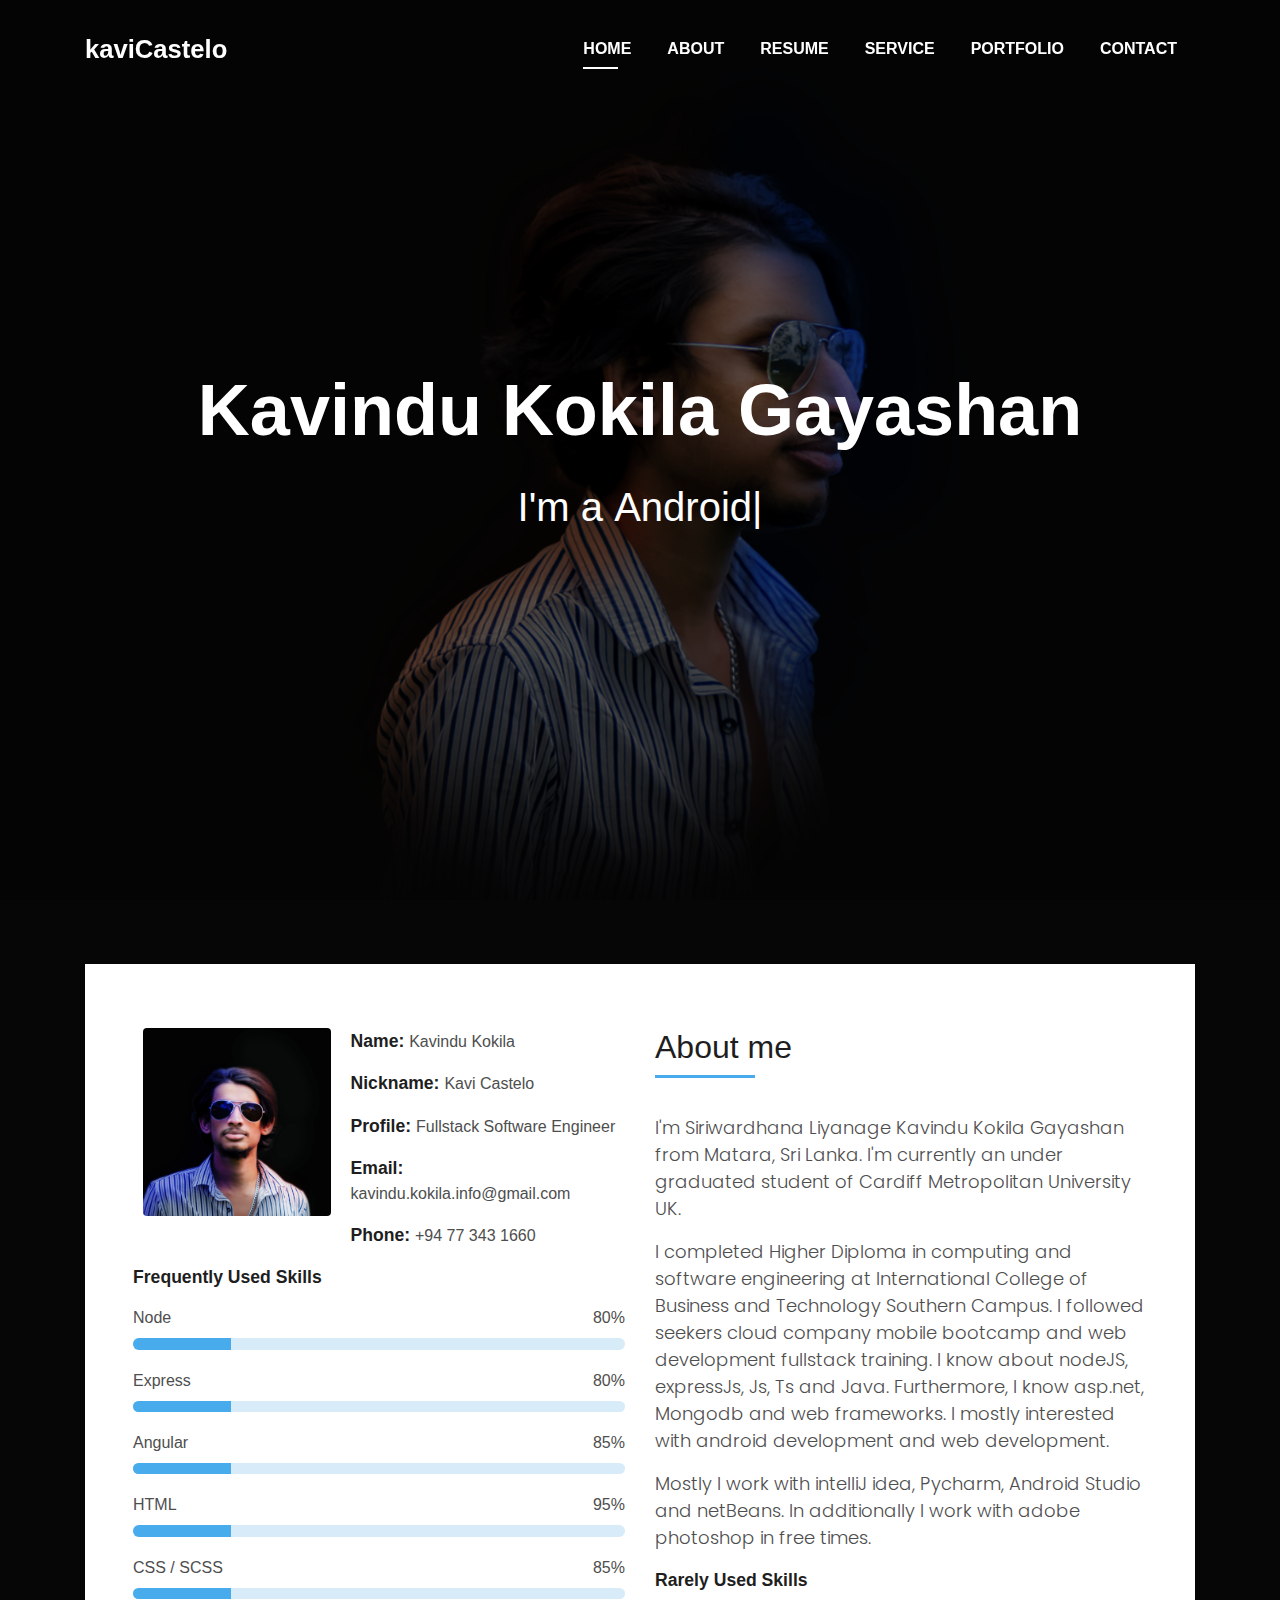
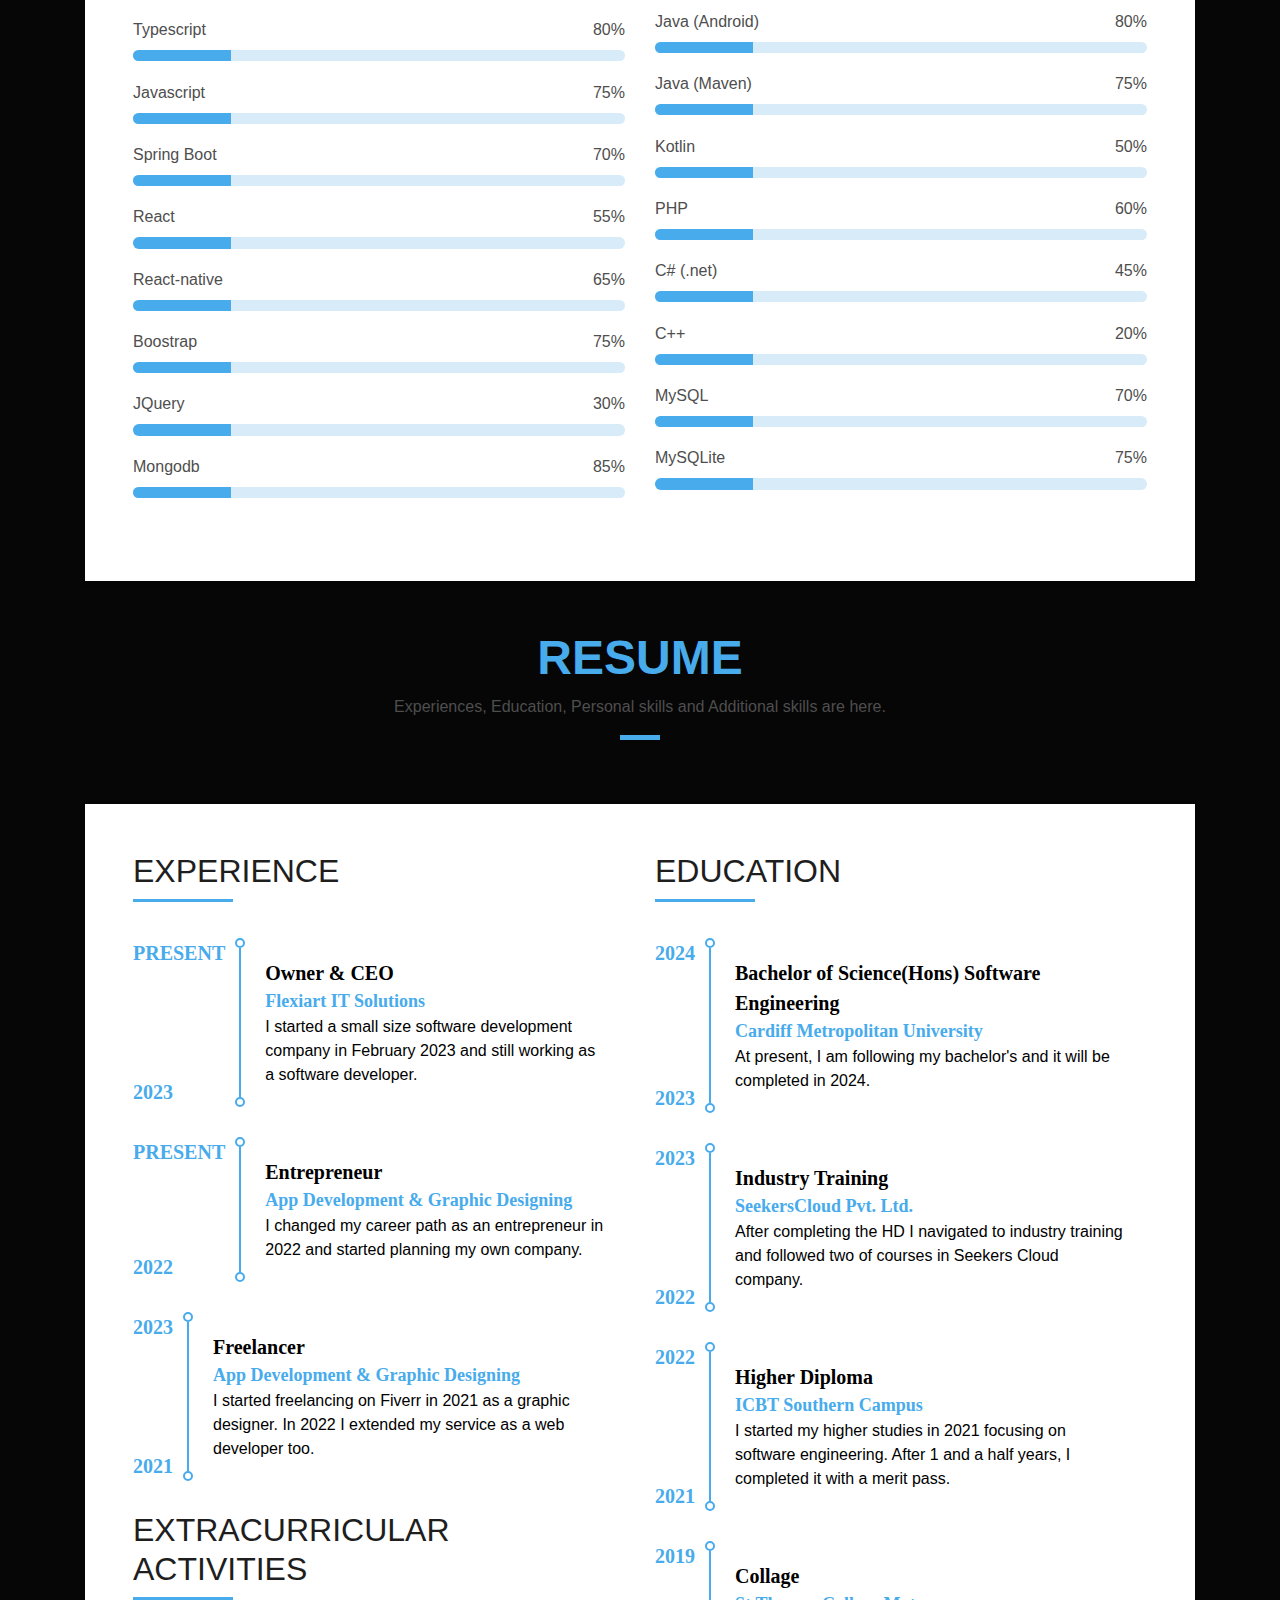
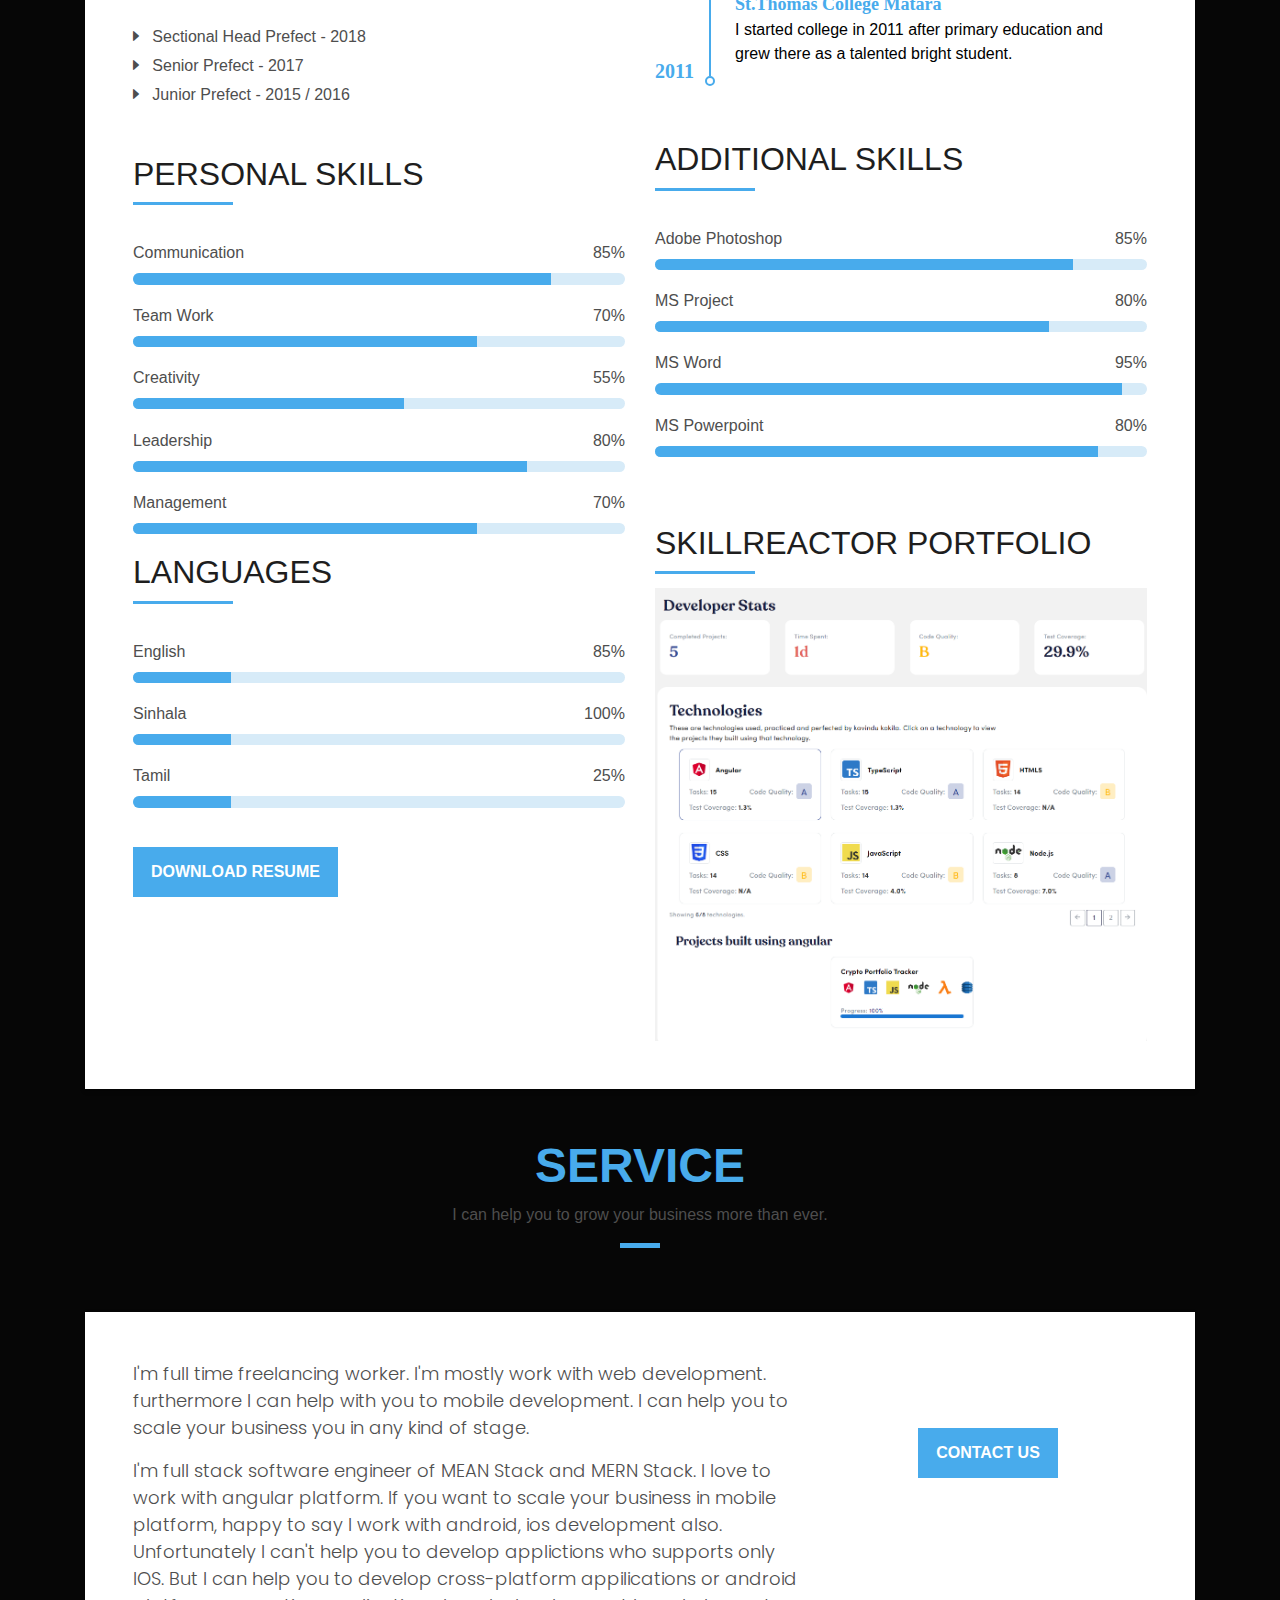
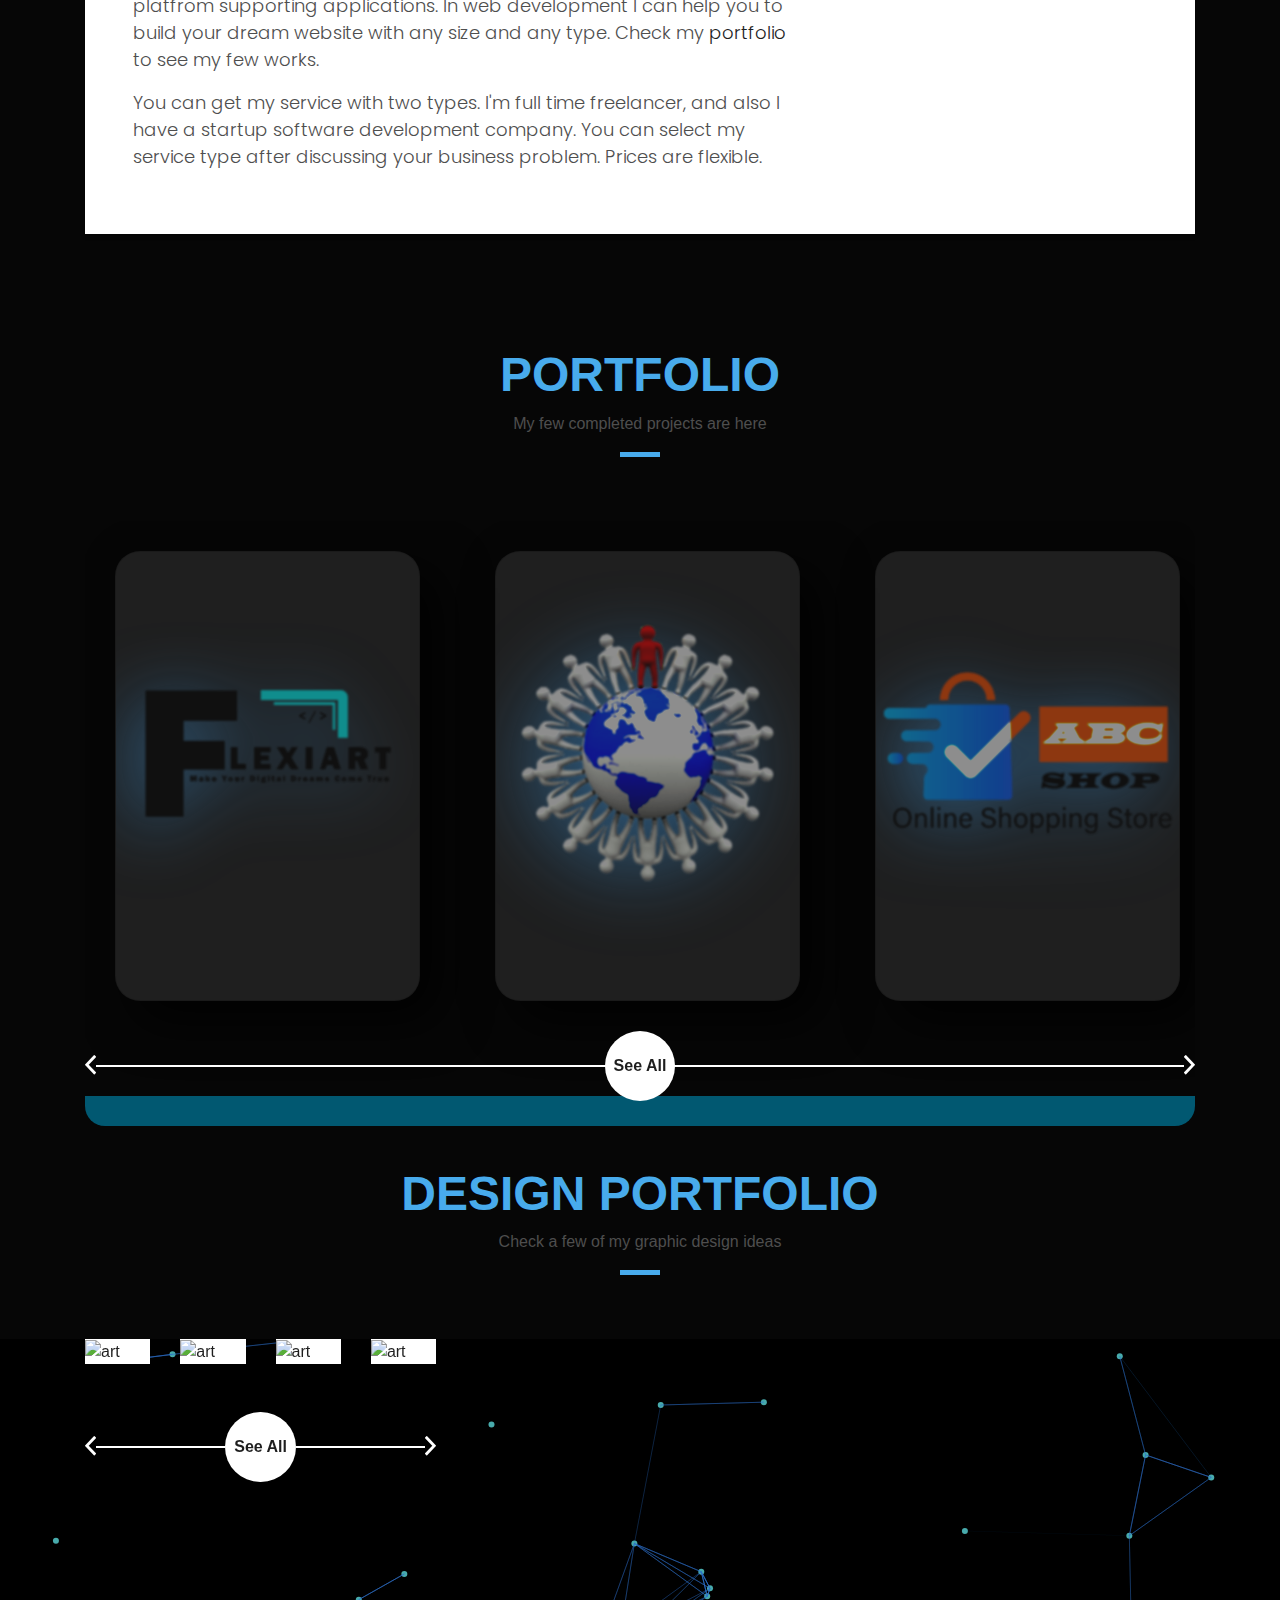
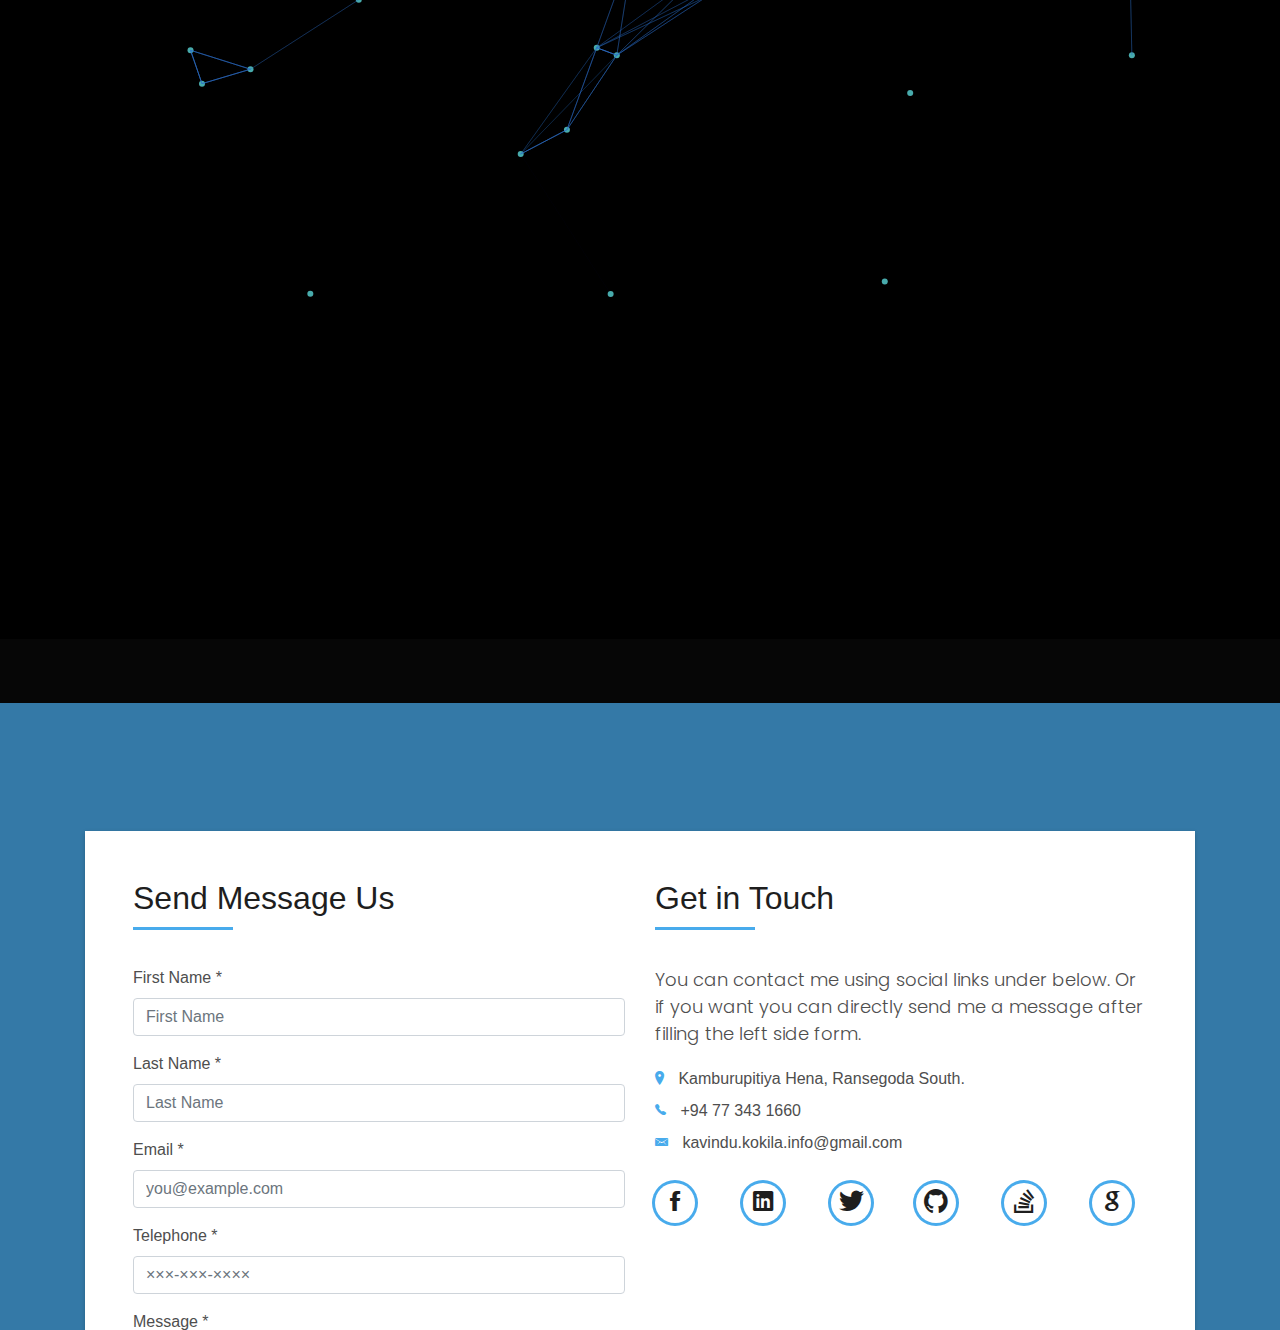
==== commit 83c4d0fd: "update 2023.10.06 - 2" ====
--- a/index.html
+++ b/index.html
@@ -331,9 +331,8 @@
                                                 <div class="edu-title">Owner & CEO
                                                 </div>
                                                 <div class="edu-subtitle">Flexiart IT Solutions</div>
-                                                <div class="edu-desc">Lorem ipsum dolor sit amet, consectetur
-                                                    adipisicing elit.
-                                                    Consequuntur deleniti officia similique!
+                                                <div class="edu-desc">
+                                                    I started a small size software development company in February 2023 and still working as a software developer.
                                                 </div>
                                             </div>
                                         </div>
@@ -360,9 +359,8 @@
                                                  style="flex: 1; padding: 20px">
                                                 <div class="edu-title">Entrepreneur</div>
                                                 <div class="edu-subtitle">App Development & Graphic Designing</div>
-                                                <div class="edu-desc">Lorem ipsum dolor sit amet, consectetur
-                                                    adipisicing elit.
-                                                    Consequuntur deleniti officia similique!
+                                                <div class="edu-desc">
+                                                    I changed my career path as an entrepreneur in 2022 and started planning my own company.
                                                 </div>
                                             </div>
                                         </div>
@@ -389,9 +387,8 @@
                                                  style="flex: 1; padding: 20px">
                                                 <div class="edu-title">Freelancer</div>
                                                 <div class="edu-subtitle">App Development & Graphic Designing</div>
-                                                <div class="edu-desc">Lorem ipsum dolor sit amet, consectetur
-                                                    adipisicing elit.
-                                                    Consequuntur deleniti officia similique!
+                                                <div class="edu-desc">
+                                                    I started freelancing on Fiverr in 2021 as a graphic designer. In 2022 I extended my service as a web developer too.
                                                 </div>
                                             </div>
                                         </div>
@@ -519,9 +516,8 @@
                                                     <div class="edu-title">Bachelor of Science(Hons) Software Engineering
                                                     </div>
                                                     <div class="edu-subtitle">Cardiff Metropolitan University</div>
-                                                    <div class="edu-desc">Lorem ipsum dolor sit amet, consectetur
-                                                        adipisicing elit.
-                                                        Consequuntur deleniti officia similique!
+                                                    <div class="edu-desc">
+                                                        At present, I am following my bachelor's and it will be completed in 2024.
                                                     </div>
                                                 </div>
                                             </div>
@@ -548,9 +544,8 @@
                                                      style="flex: 1; padding: 20px">
                                                     <div class="edu-title">Industry Training</div>
                                                     <div class="edu-subtitle">SeekersCloud Pvt. Ltd.</div>
-                                                    <div class="edu-desc">Lorem ipsum dolor sit amet, consectetur
-                                                        adipisicing elit.
-                                                        Consequuntur deleniti officia similique!
+                                                    <div class="edu-desc">
+                                                        After completing the HD I navigated to industry training and followed two of courses in Seekers Cloud company.
                                                     </div>
                                                 </div>
                                             </div>
@@ -577,9 +572,8 @@
                                                      style="flex: 1; padding: 20px">
                                                     <div class="edu-title">Higher Diploma</div>
                                                     <div class="edu-subtitle">ICBT Southern Campus</div>
-                                                    <div class="edu-desc">Lorem ipsum dolor sit amet, consectetur
-                                                        adipisicing elit.
-                                                        Consequuntur deleniti officia similique!
+                                                    <div class="edu-desc">
+                                                        I started my higher studies in 2021 focusing on software engineering. After 1 and a half years, I completed it with a merit pass.
                                                     </div>
                                                 </div>
                                             </div>
@@ -606,9 +600,8 @@
                                                      style="flex: 1; padding: 20px">
                                                     <div class="edu-title">Collage</div>
                                                     <div class="edu-subtitle">St.Thomas College Matara</div>
-                                                    <div class="edu-desc">Lorem ipsum dolor sit amet, consectetur
-                                                        adipisicing elit.
-                                                        Consequuntur deleniti officia similique!
+                                                    <div class="edu-desc">
+                                                        I started college in 2011 after primary education and grew there as a talented bright student.
                                                     </div>
                                                 </div>
                                             </div>
@@ -775,6 +768,10 @@
                 </div>
             </div>
             <div class="card-container">
+                <div class="ocean">
+                    <div class="wave"></div>
+                    <div class="wave wave2"></div>
+                </div>
                 <div class="row">
                     <div class="col-md-4">
                         <div class="card">
--- a/css/style-sky-blue.css
+++ b/css/style-sky-blue.css
@@ -1379,7 +1379,49 @@
     background-attachment:fixed;
     background-size:cover;
     background-position:center center;
-}
+    overflow: hidden;
+    border-radius: 20px;
+}
+
+.ocean {
+    height: 5%;
+    width: 100%;
+    position: absolute;
+    bottom: 0;
+    left: 0;
+    background: #015871;
+}
+
+.wave {
+    background: url(https://s3-us-west-2.amazonaws.com/s.cdpn.io/85486/wave.svg) repeat-x;
+    position: absolute;
+    width: 6400px;
+    top: -198px;
+    left: 0;
+    height: 198px;
+    transform: translate(0, 0);
+    animation: wave 7s ease infinite;
+}
+
+.wave:nth-of-type(2) {
+    top: -168px;
+    animation: swell 4s ease infinite;
+    opacity: 1;
+}
+
+@keyframes wave {
+    0% { margin-left: 0; }
+    100% { margin-left: -1600px;}
+}
+@keyframes swell {
+    0%, 100% {
+        transform: translate(0, -28px);
+    }
+    50% {
+        transform: translate(0, 5px);
+    }
+}
+
 .card-container .card{
     vertical-align:top;
     width:87%;
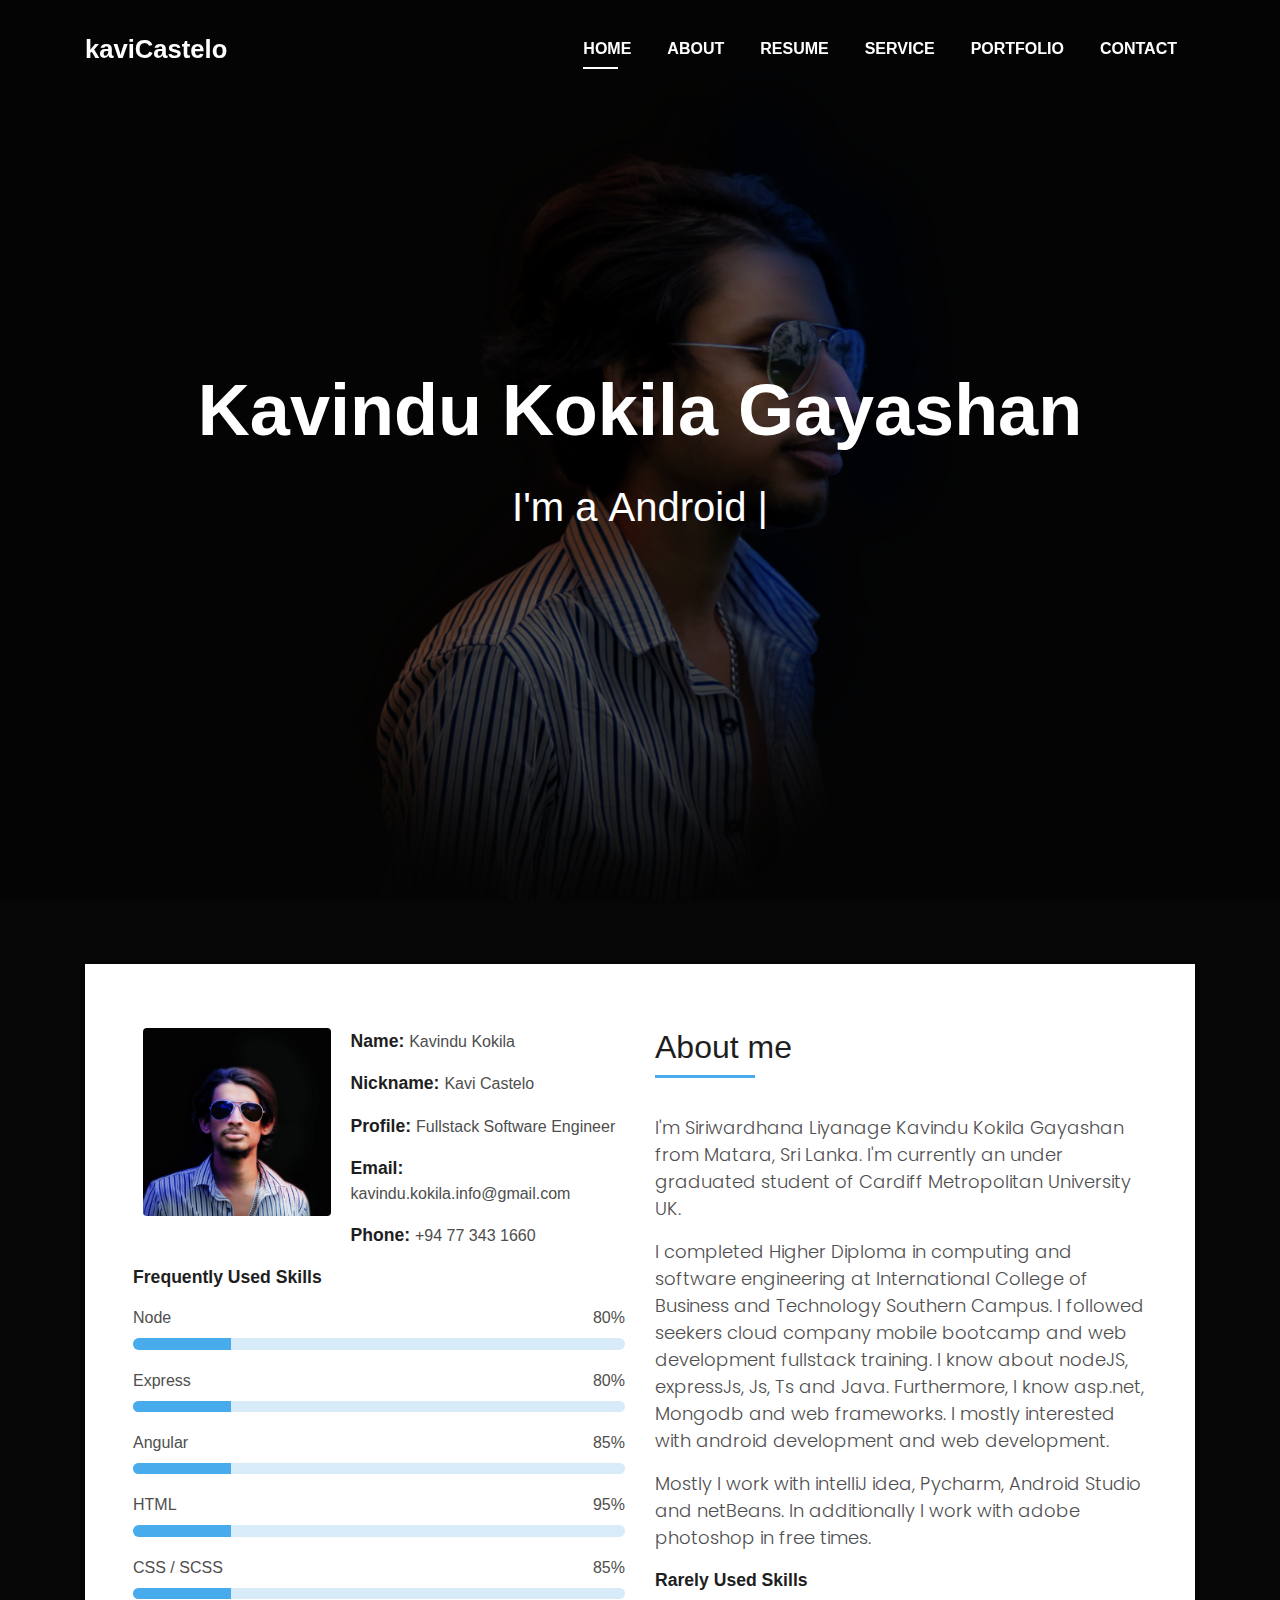
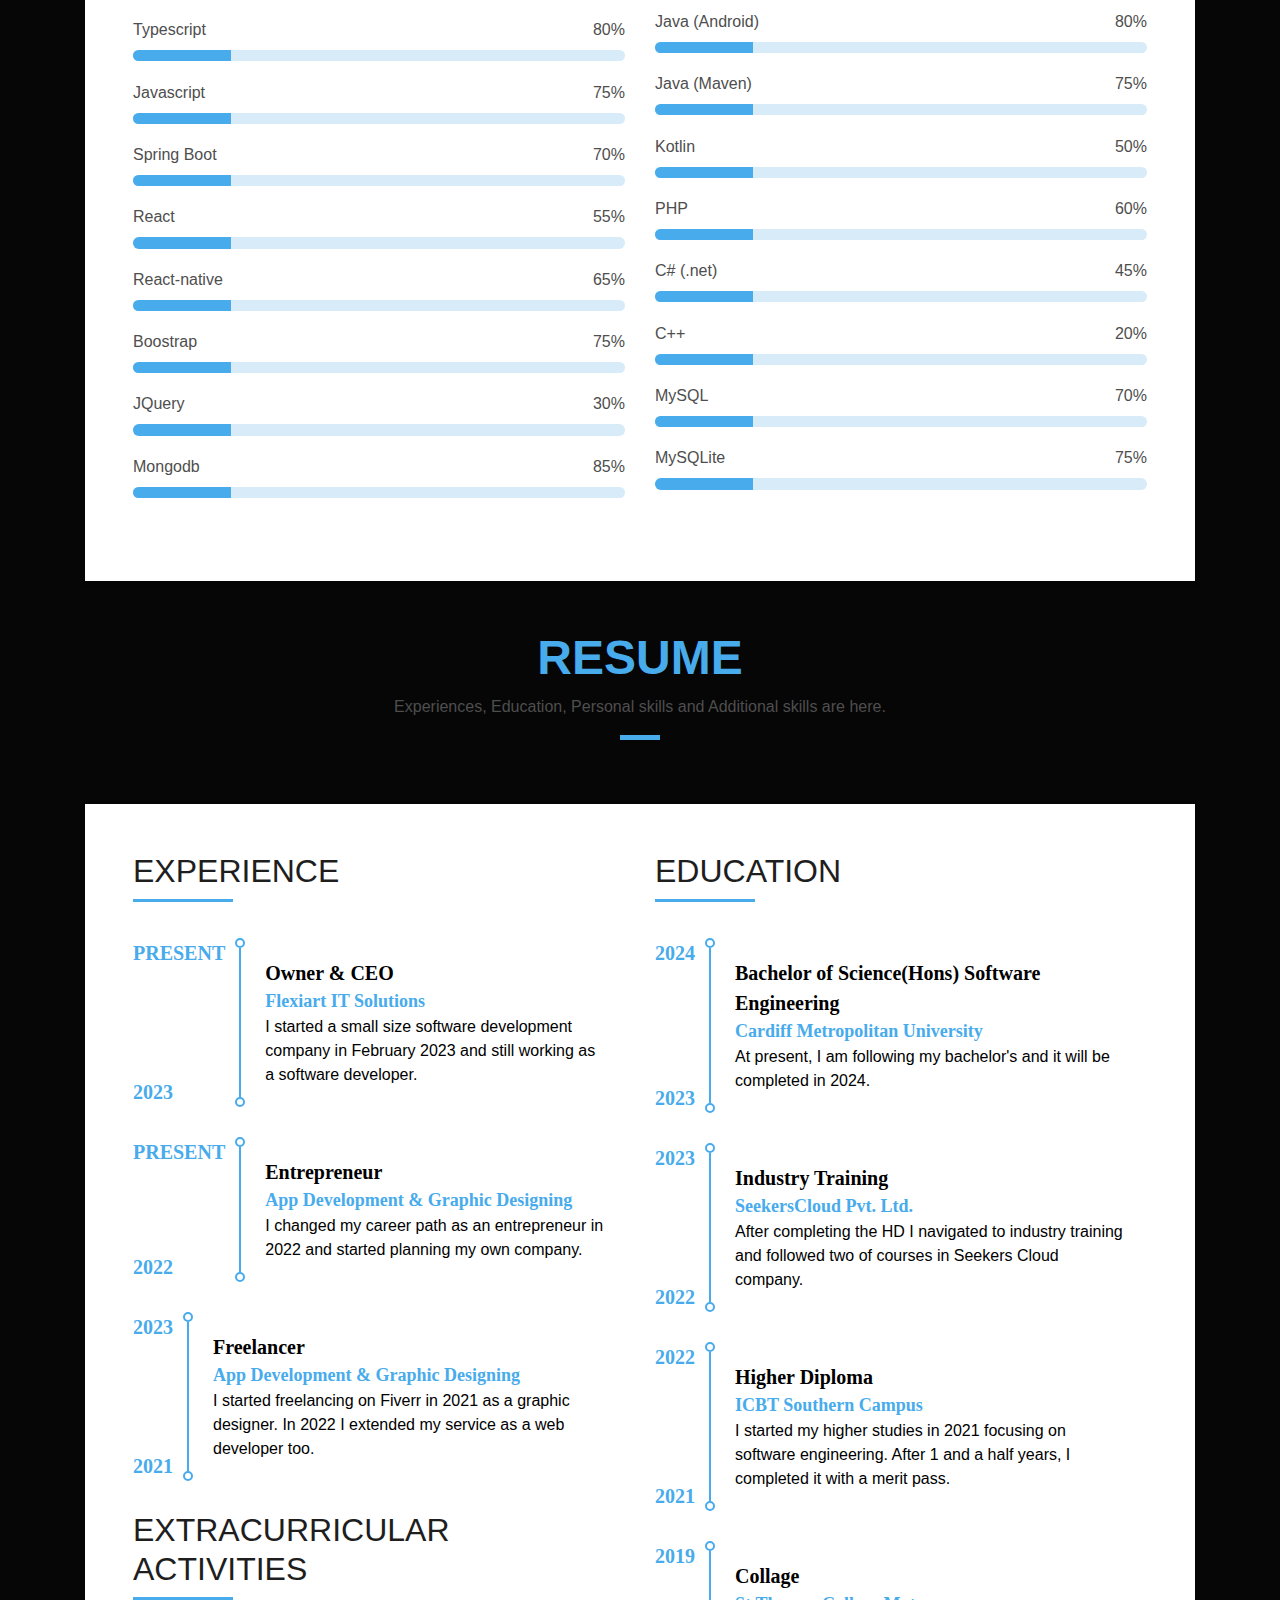
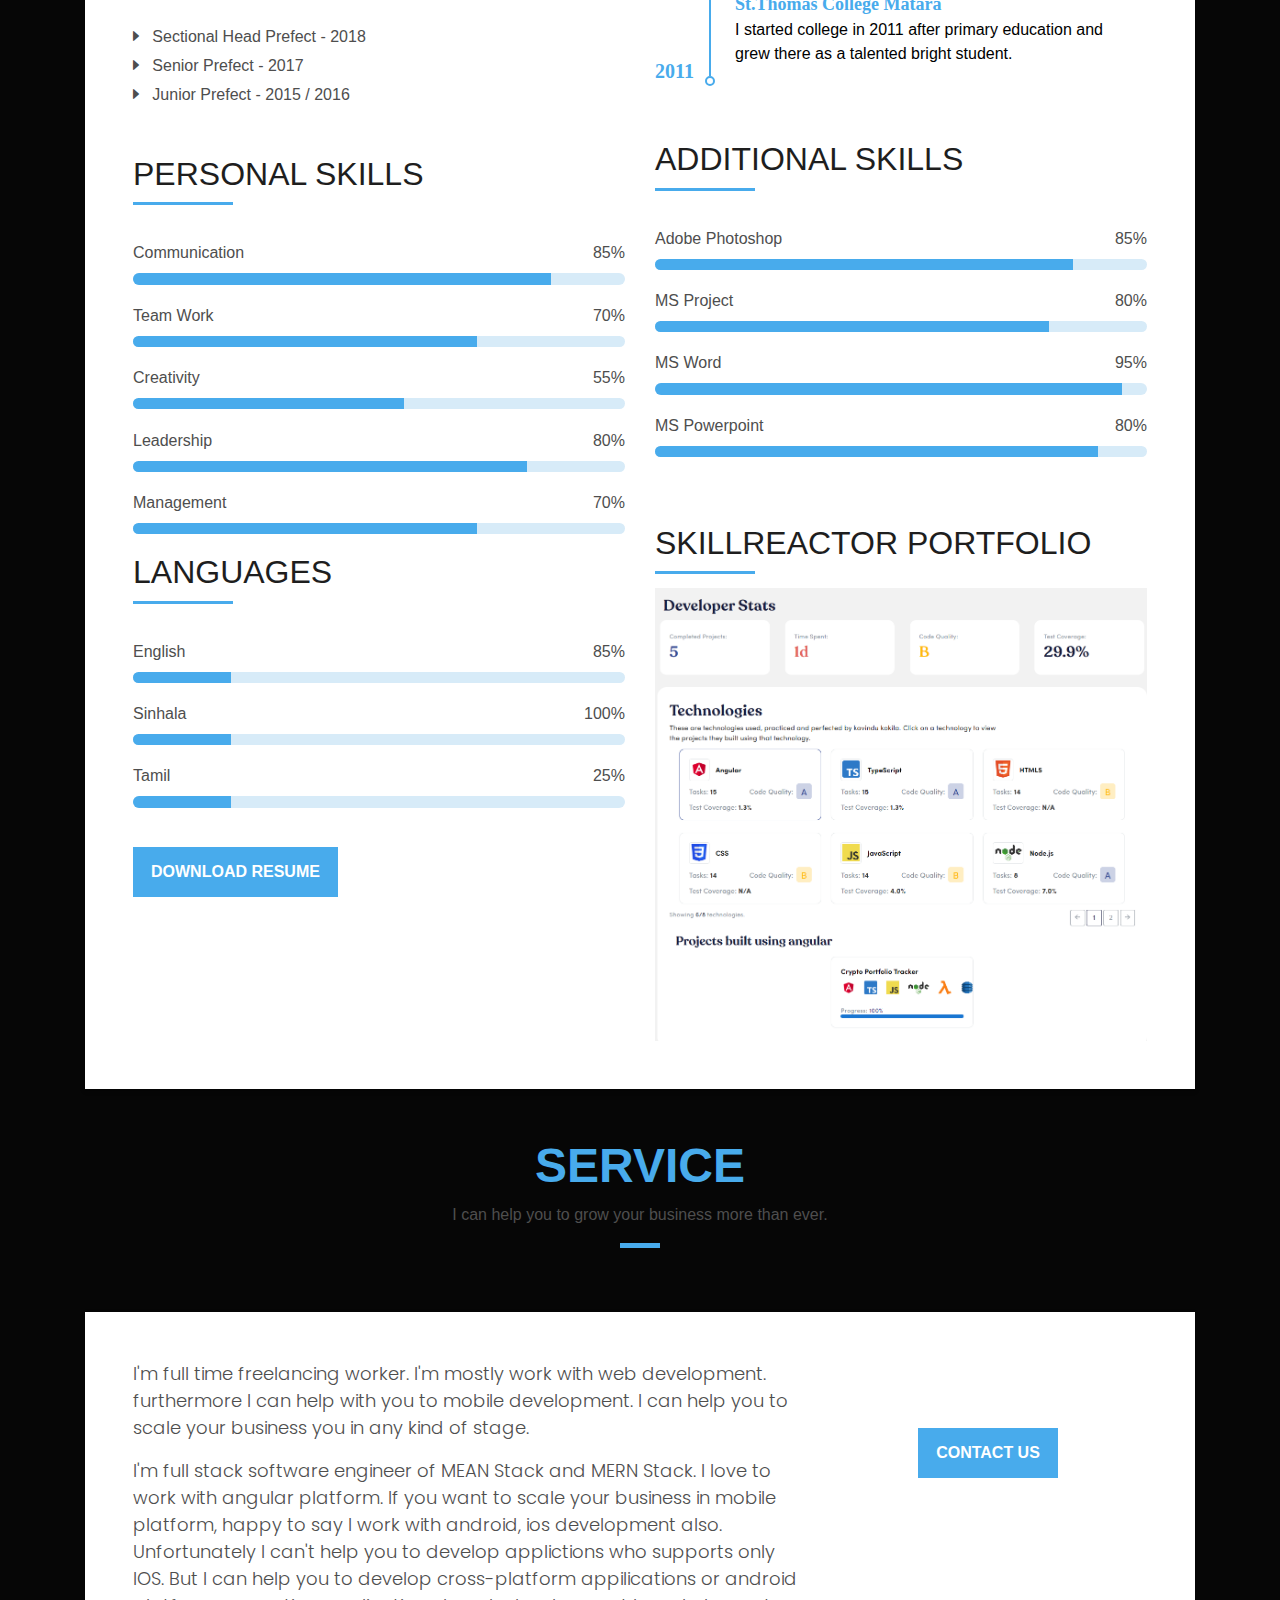
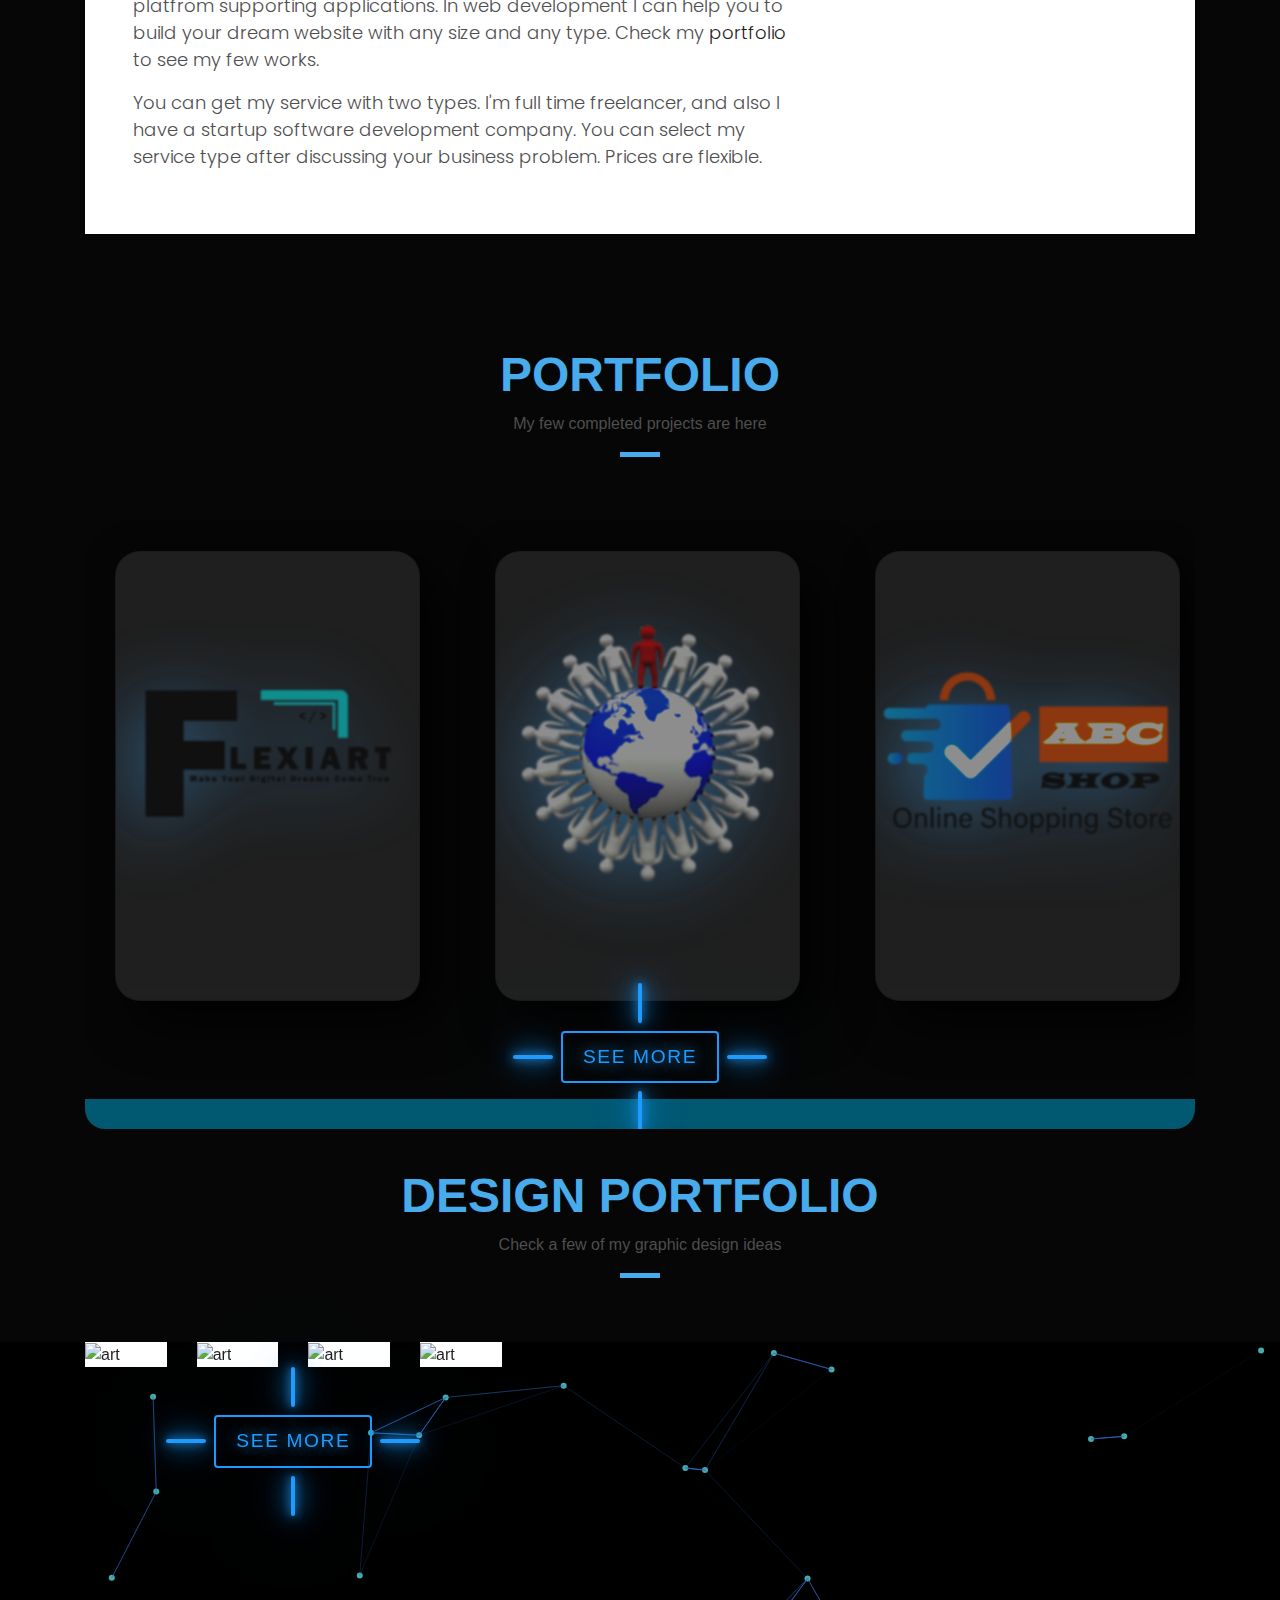
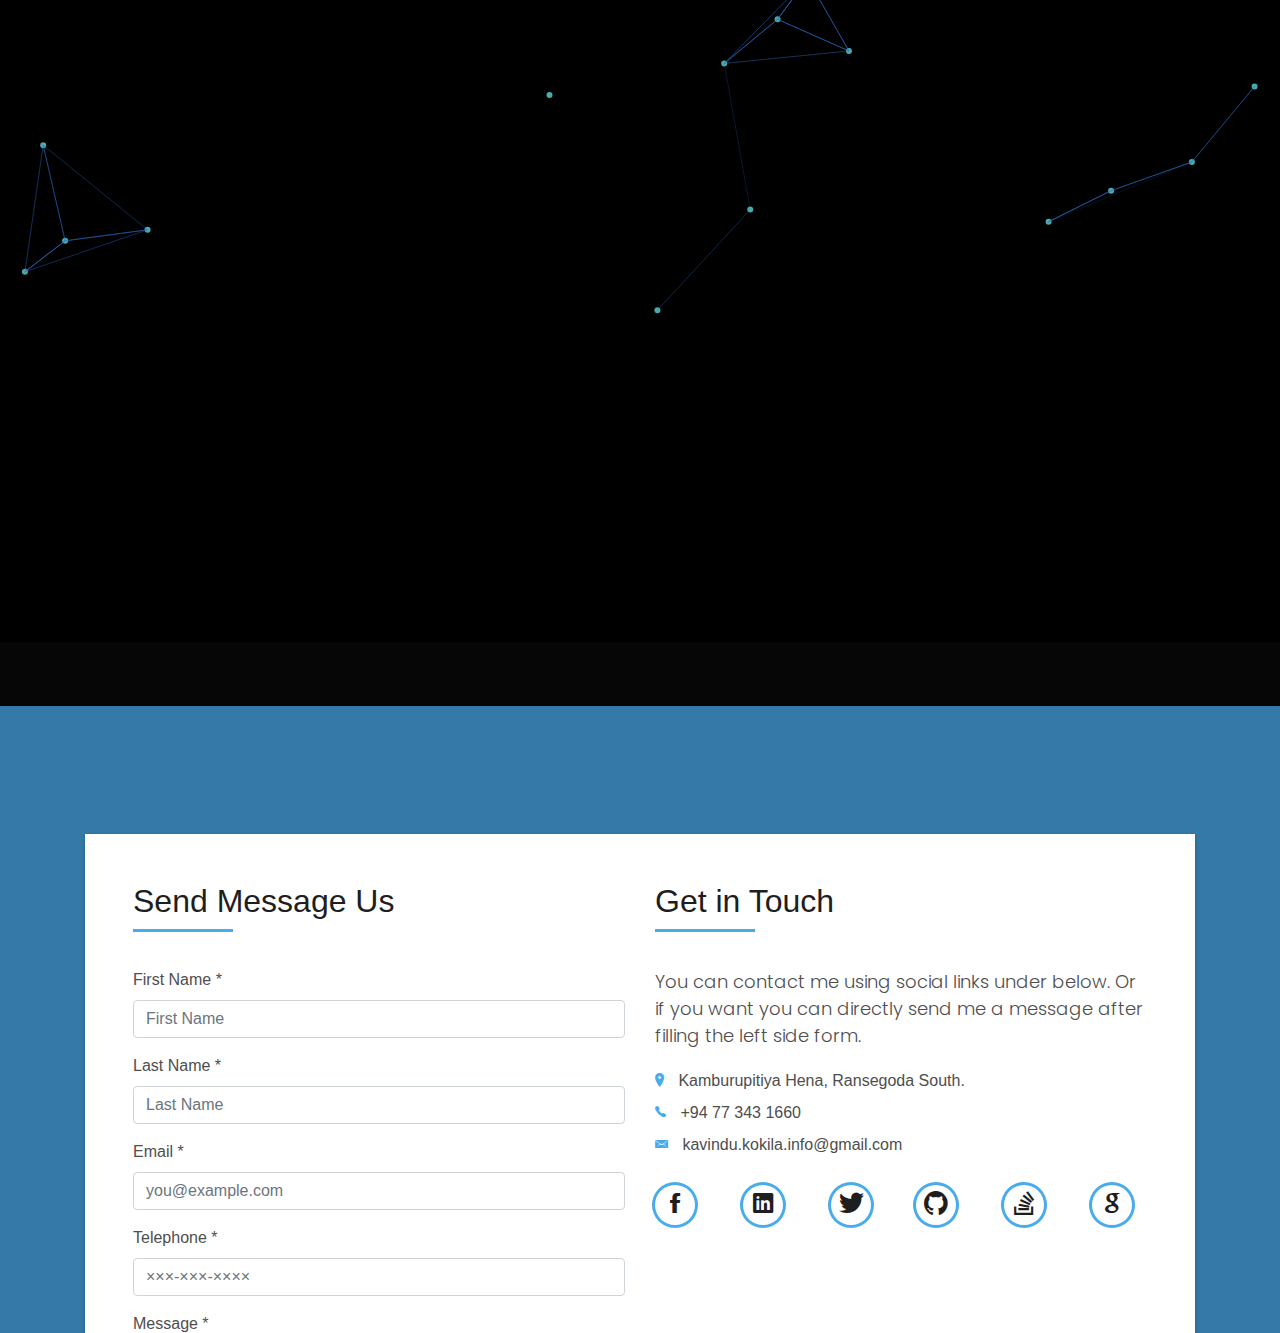
==== commit 6e11933e: "update 2023.10.07 - 1" ====
--- a/index.html
+++ b/index.html
@@ -809,13 +809,13 @@
                     </div>
                     <div class="col-12">
                         <div class="d-flex align-items-center justify-content-center">
-                            <span class="ion-chevron-left" style="font-size: 1.4rem; color: white"></span>
-                            <div style="width: 100%; height: 2px; background-color: white"></div>
-                            <div style="white-space: nowrap; height: 70px; border-radius: 100%; background-color: white; display: flex; align-items: center">
-                                <a href="works.html" style="font-weight: 700">&nbsp;&nbsp;See All&nbsp;&nbsp;</a>
-                            </div>
-                            <div style="width: 100%; height: 2px; background-color: white"></div>
-                            <span class="ion-chevron-right" style="font-size: 1.4rem; color: white"></span>
+                            <a class="btn-2" href="works.html" style="--color:#1e9bff;">
+                                <span></span>
+                                <span></span>
+                                <span></span>
+                                <span></span>
+                                SEE MORE
+                            </a>
                         </div>
                     </div>
                 </div>
@@ -886,14 +886,13 @@
                     </div>
                     <div class="col-12">
                         <div class="d-flex align-items-center justify-content-center">
-                            <span class="ion-chevron-left" style="font-size: 1.4rem; color: white"></span>
-                            <div style="width: 100%; height: 2px; background-color: white"></div>
-                            <div style="white-space: nowrap; height: 70px; border-radius: 100%; background-color: white; display: flex; align-items: center">
-                                <a href="https://flexi-art.com/#/gallery" target="_blank" style="font-weight: 700">&nbsp;&nbsp;See
-                                    All&nbsp;&nbsp;</a>
-                            </div>
-                            <div style="width: 100%; height: 2px; background-color: white"></div>
-                            <span class="ion-chevron-right" style="font-size: 1.4rem; color: white"></span>
+                            <a class="btn-2" href="https://flexi-art.com/#/gallery" style="--color:#1e9bff;">
+                                <span></span>
+                                <span></span>
+                                <span></span>
+                                <span></span>
+                                SEE MORE
+                            </a>
                         </div>
                     </div>
                 </div>
--- a/css/style-sky-blue.css
+++ b/css/style-sky-blue.css
@@ -1500,3 +1500,127 @@
     left: 0;
     background-color: rgba(0, 0, 0, 0.75);
 }
+
+.btn-2 {
+    position: relative;
+    padding: 10px 20px;
+    font-size: 1.2rem;
+    color: var(--color);
+    border: 2px solid var(--color);
+    border-radius: 4px;
+    text-shadow: 0 0 15px var(--color);
+    text-decoration: none;
+    text-transform: uppercase;
+    letter-spacing: 0.1rem;
+    transition: 0.5s;
+    z-index: 1;
+    margin-bottom: 20px;
+}
+
+.btn-2:hover {
+    color: #fff;
+    border: 2px solid rgba(0, 0, 0, 0);
+    box-shadow: 0 0 0px var(--color);
+}
+
+.btn-2::before {
+    content: '';
+    position: absolute;
+    top: 0;
+    left: 0;
+    width: 100%;
+    height: 100%;
+    background: var(--color);
+    z-index: -1;
+    transform: scale(0);
+    transition: 0.5s;
+}
+
+.btn-2:hover::before {
+    transform: scale(1);
+    transition-delay: 0.5s;
+    box-shadow: 0 0 10px var(--color),
+    0 0 30px var(--color),
+    0 0 60px var(--color);
+}
+
+.btn-2 span {
+    position: absolute;
+    background: var(--color);
+    pointer-events: none;
+    border-radius: 2px;
+    box-shadow: 0 0 10px var(--color),
+    0 0 20px var(--color),
+    0 0 30px var(--color),
+    0 0 50px var(--color),
+    0 0 100px var(--color);
+    transition: 0.5s ease-in-out;
+    transition-delay: 0.25s;
+}
+
+.btn-2:hover span {
+    opacity: 0;
+    transition-delay: 0s;
+}
+
+.btn-2 span:nth-child(1),
+.btn-2 span:nth-child(3) {
+    width: 40px;
+    height: 4px;
+}
+
+.btn-2:hover span:nth-child(1),
+.btn-2:hover span:nth-child(3) {
+    transform: translateX(0);
+}
+
+.btn-2 span:nth-child(2),
+.btn-2 span:nth-child(4) {
+    width: 4px;
+    height: 40px;
+}
+
+.btn-2:hover span:nth-child(1),
+.btn-2:hover span:nth-child(3) {
+    transform: translateY(0);
+}
+
+.btn-2 span:nth-child(1) {
+    top: calc(50% - 2px);
+    left: -50px;
+    transform-origin: left;
+}
+
+.btn-2:hover span:nth-child(1) {
+    left: 50%;
+}
+
+.btn-2 span:nth-child(3) {
+    top: calc(50% - 2px);
+    right: -50px;
+    transform-origin: right;
+}
+
+.btn-2:hover span:nth-child(3) {
+    right: 50%;
+}
+
+.btn-2 span:nth-child(2) {
+    left: calc(50% - 2px);
+    top: -50px;
+    transform-origin: top;
+}
+
+.btn-2:hover span:nth-child(2) {
+    top: 50%;
+}
+
+.btn-2 span:nth-child(4) {
+    left: calc(50% - 2px);
+    bottom: -50px;
+    transform-origin: bottom;
+}
+
+.btn-2:hover span:nth-child(4 ) {
+    bottom: 50%;
+}
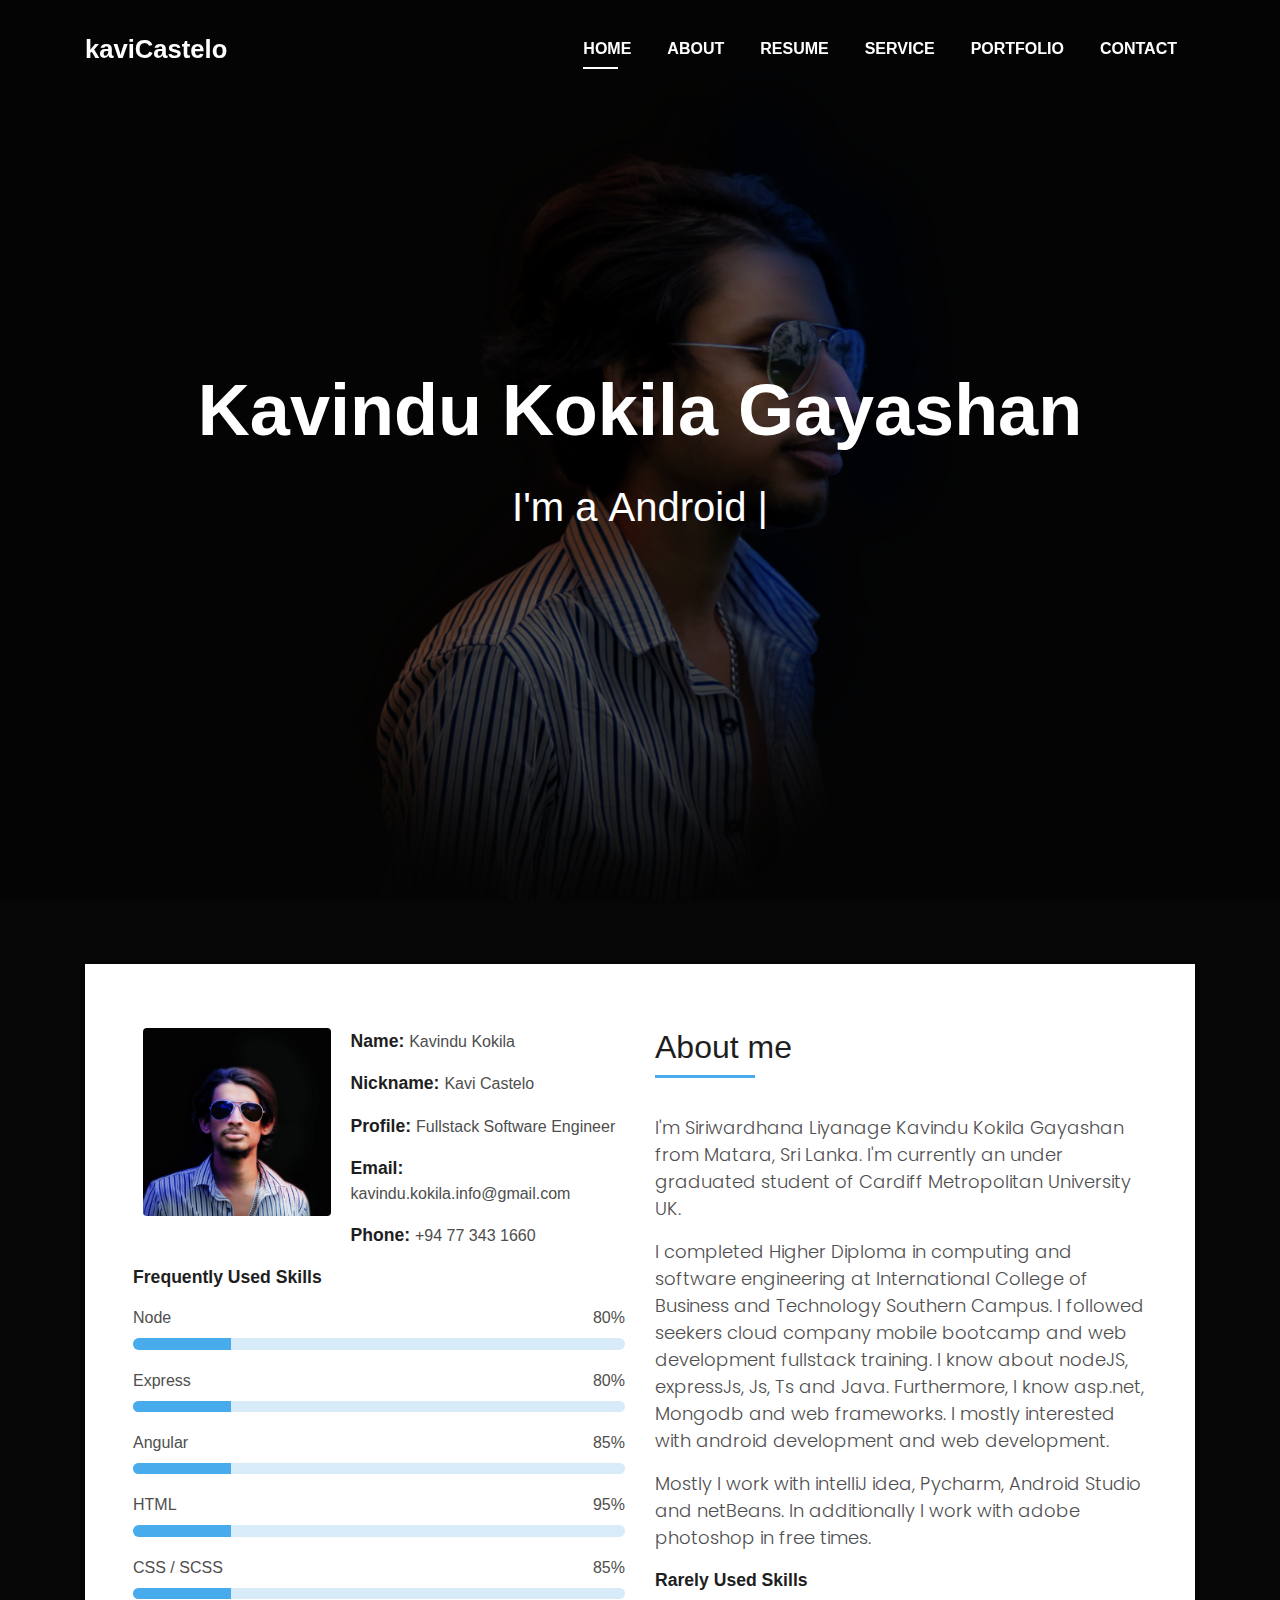
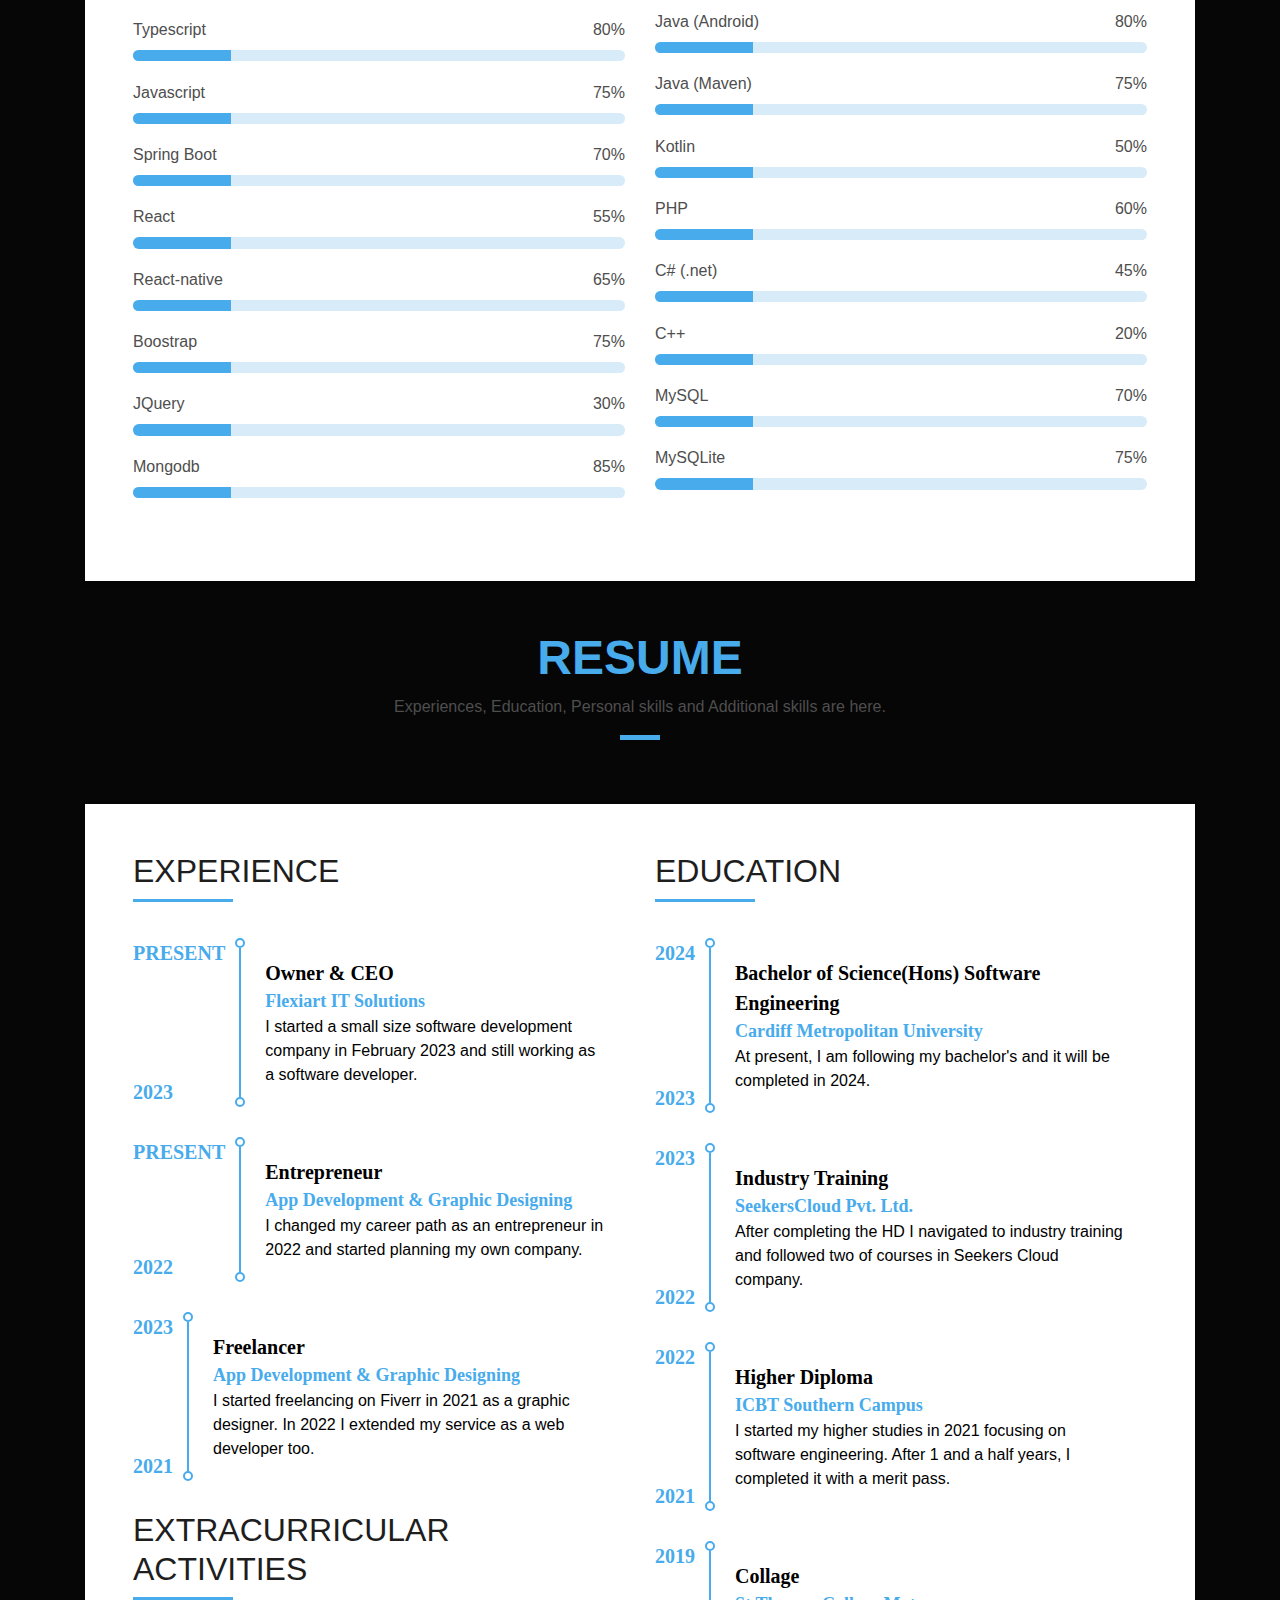
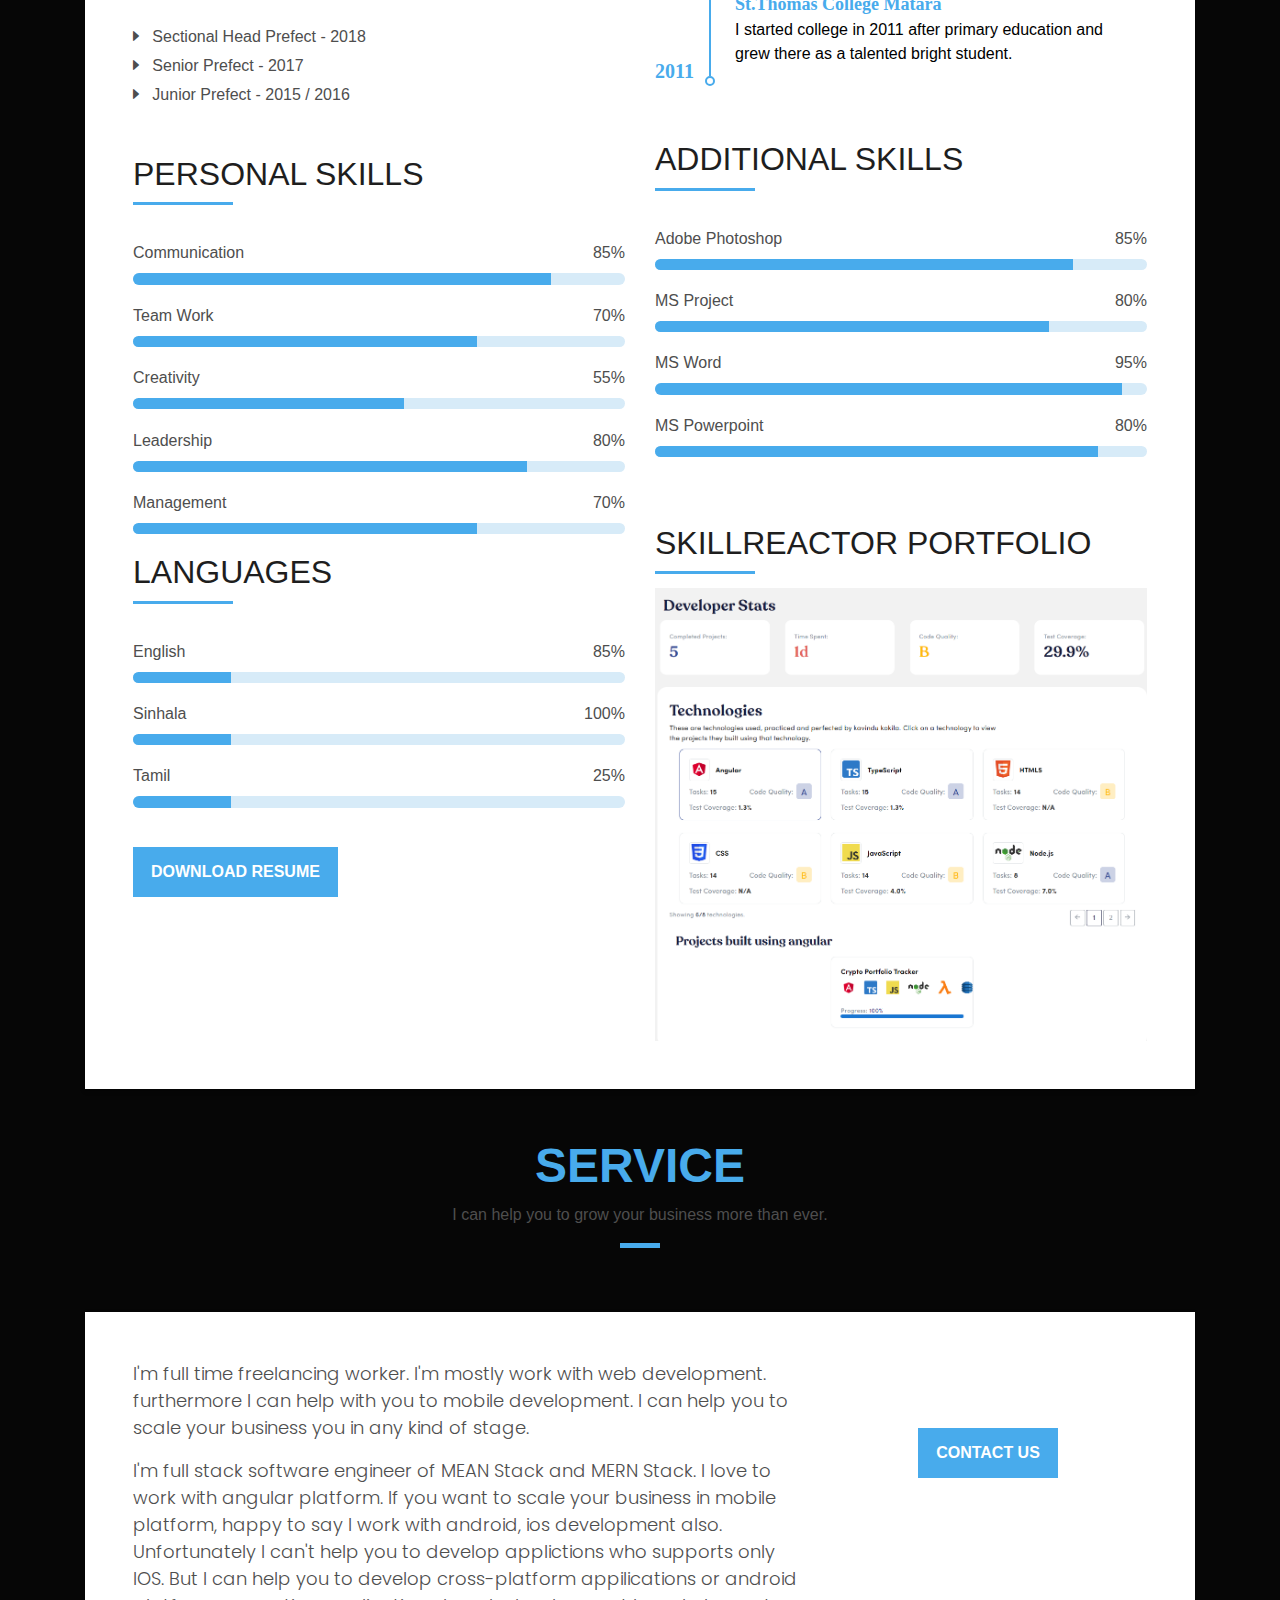
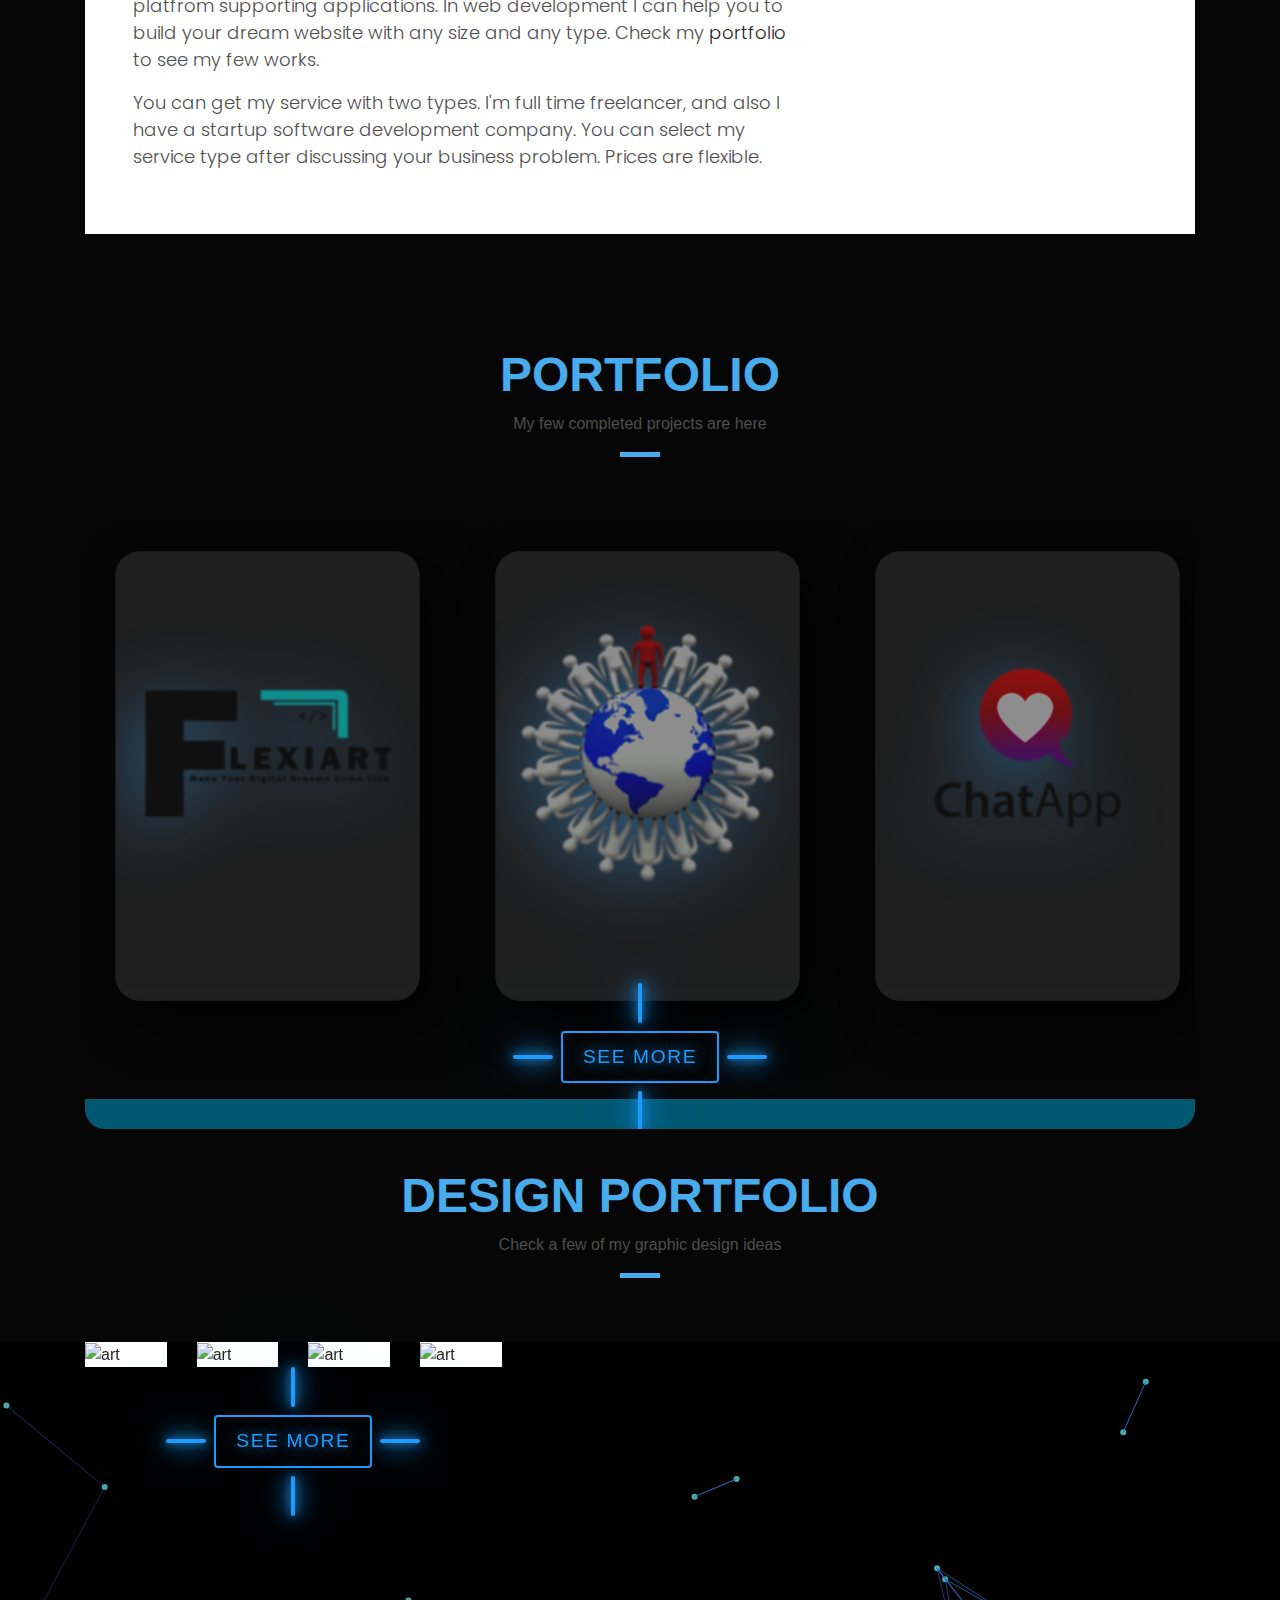
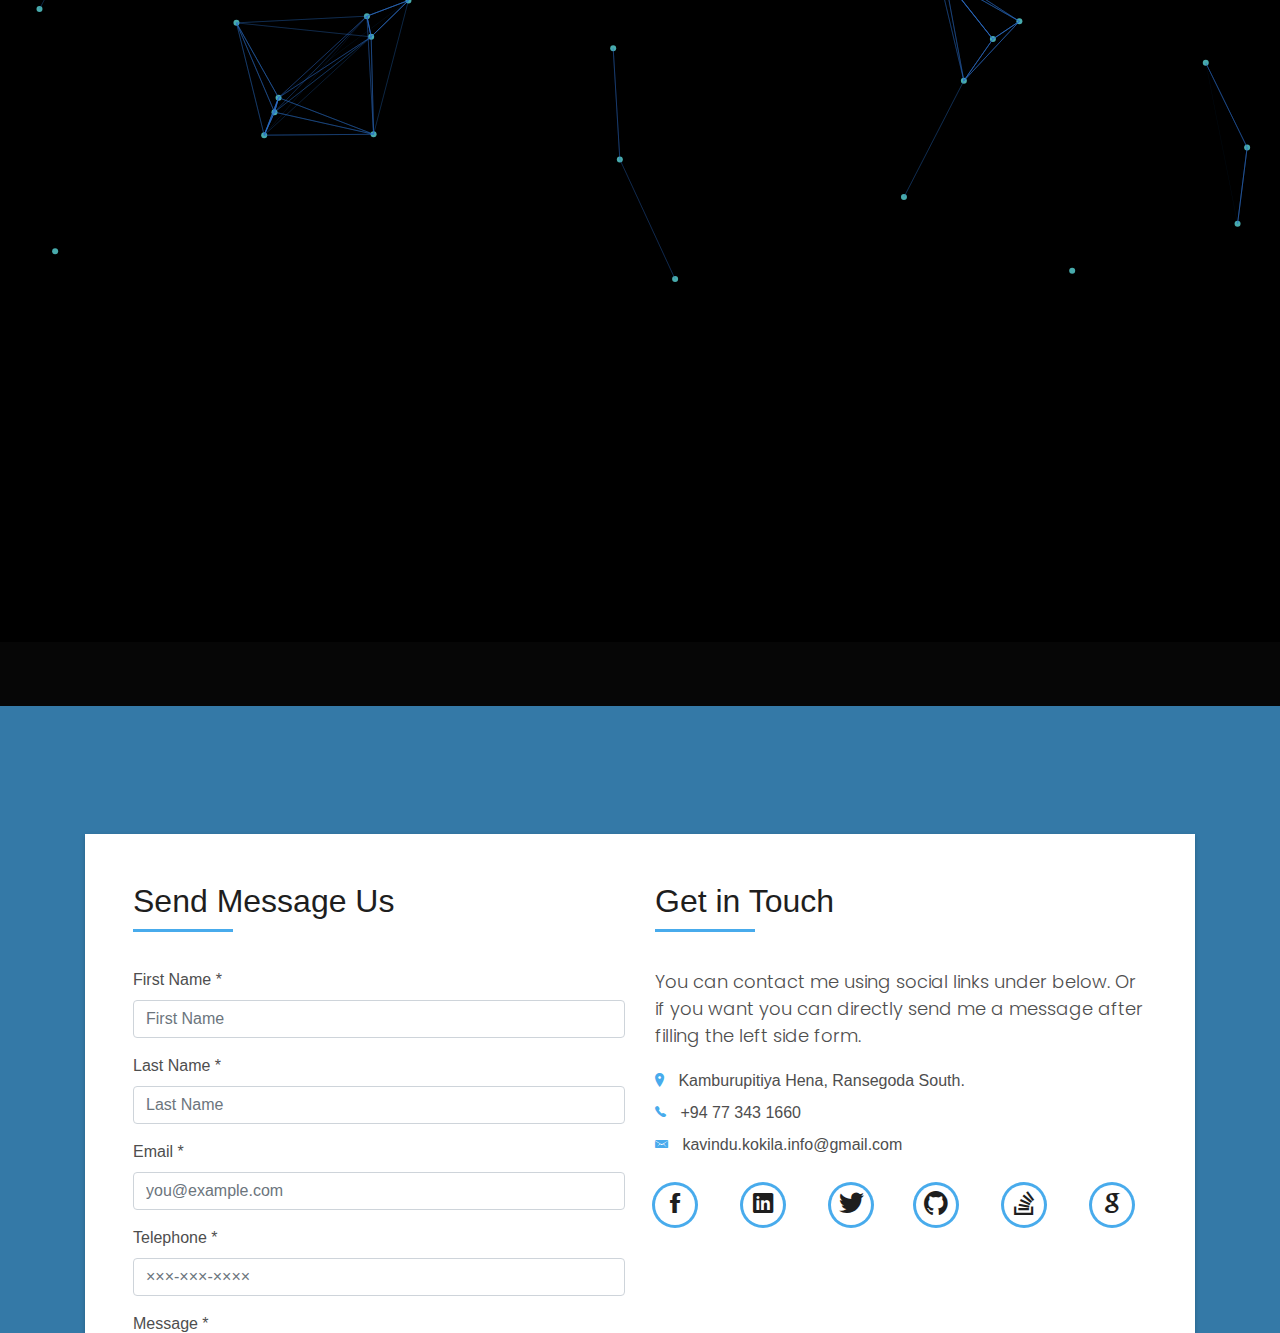
==== commit d5d01470: "update 2023.10.09 - 1" ====
--- a/index.html
+++ b/index.html
@@ -97,7 +97,8 @@
                                 <div class="row">
                                     <div class="col-sm-6 col-md-5">
                                         <div class="about-img">
-                                            <img src="img/propic.jpg" class="img-fluid rounded b-shadow-a" alt="profile">
+                                            <img src="img/propic.jpg" class="img-fluid rounded b-shadow-a"
+                                                 alt="profile">
                                         </div>
                                     </div>
                                     <div class="col-sm-6 col-md-7">
@@ -117,41 +118,50 @@
                                     <p class="title-s">Frequently Used Skills</p>
                                     <span>Node</span> <span class="pull-right"><span class="counter">80</span>%</span>
                                     <div class="progress">
-                                        <div id="nodeprogress" class="progress-bar" role="progressbar" aria-valuenow="80"
+                                        <div id="nodeprogress" class="progress-bar" role="progressbar"
+                                             aria-valuenow="80"
                                              aria-valuemin="0"
                                              aria-valuemax="100"></div>
                                     </div>
-                                    <span>Express</span> <span class="pull-right"><span class="counter">80</span>%</span>
-                                    <div class="progress">
-                                        <div id="expressprogress" class="progress-bar" role="progressbar" aria-valuenow="80"
+                                    <span>Express</span> <span class="pull-right"><span
+                                        class="counter">80</span>%</span>
+                                    <div class="progress">
+                                        <div id="expressprogress" class="progress-bar" role="progressbar"
+                                             aria-valuenow="80"
                                              aria-valuemin="0"
                                              aria-valuemax="100"></div>
                                     </div>
-                                    <span>Angular</span> <span class="pull-right"><span class="counter">85</span>%</span>
-                                    <div class="progress">
-                                        <div id="angularprogress" class="progress-bar" role="progressbar" aria-valuenow="85"
+                                    <span>Angular</span> <span class="pull-right"><span
+                                        class="counter">85</span>%</span>
+                                    <div class="progress">
+                                        <div id="angularprogress" class="progress-bar" role="progressbar"
+                                             aria-valuenow="85"
                                              aria-valuemin="0"
                                              aria-valuemax="100"></div>
                                     </div>
                                     <span>HTML</span> <span class="pull-right"><span class="counter">95</span>%</span>
                                     <div class="progress">
-                                        <div id="htmlprogress" class="progress-bar" role="progressbar" aria-valuenow="95"
+                                        <div id="htmlprogress" class="progress-bar" role="progressbar"
+                                             aria-valuenow="95"
                                              aria-valuemin="0"
                                              aria-valuemax="100"></div>
                                     </div>
-                                    <span>CSS / SCSS</span> <span class="pull-right"><span class="counter">85</span>%</span>
+                                    <span>CSS / SCSS</span> <span class="pull-right"><span
+                                        class="counter">85</span>%</span>
                                     <div class="progress">
                                         <div id="cssprogress" class="progress-bar" role="progressbar" aria-valuenow="85"
                                              aria-valuemin="0"
                                              aria-valuemax="100"></div>
                                     </div>
-                                    <span>Typescript</span> <span class="pull-right"><span class="counter">80</span>%</span>
+                                    <span>Typescript</span> <span class="pull-right"><span
+                                        class="counter">80</span>%</span>
                                     <div class="progress">
                                         <div id="tsprogress" class="progress-bar" role="progressbar" aria-valuenow="80"
                                              aria-valuemin="0"
                                              aria-valuemax="100"></div>
                                     </div>
-                                    <span>Javascript</span> <span class="pull-right"><span class="counter">75</span>%</span>
+                                    <span>Javascript</span> <span class="pull-right"><span
+                                        class="counter">75</span>%</span>
                                     <div class="progress">
                                         <div id="jsprogress" class="progress-bar" role="progressbar" aria-valuenow="75"
                                              aria-valuemin="0"
@@ -160,13 +170,15 @@
                                     <span>Spring Boot</span> <span class="pull-right"><span
                                         class="counter">70</span>%</span>
                                     <div class="progress">
-                                        <div id="springprogress" class="progress-bar" role="progressbar" aria-valuenow="70"
+                                        <div id="springprogress" class="progress-bar" role="progressbar"
+                                             aria-valuenow="70"
                                              aria-valuemin="0"
                                              aria-valuemax="100"></div>
                                     </div>
                                     <span>React</span> <span class="pull-right"><span class="counter">55</span>%</span>
                                     <div class="progress">
-                                        <div id="reactprogress" class="progress-bar" role="progressbar" aria-valuenow="55"
+                                        <div id="reactprogress" class="progress-bar" role="progressbar"
+                                             aria-valuenow="55"
                                              aria-valuemin="0"
                                              aria-valuemax="100"></div>
                                     </div>
@@ -177,7 +189,8 @@
                                              aria-valuenow="65" aria-valuemin="0"
                                              aria-valuemax="100"></div>
                                     </div>
-                                    <span>Boostrap</span> <span class="pull-right"><span class="counter">75</span>%</span>
+                                    <span>Boostrap</span> <span class="pull-right"><span
+                                        class="counter">75</span>%</span>
                                     <div class="progress">
                                         <div id="btprogress" class="progress-bar" role="progressbar" aria-valuenow="75"
                                              aria-valuemin="0"
@@ -189,9 +202,11 @@
                                              aria-valuemin="0"
                                              aria-valuemax="100"></div>
                                     </div>
-                                    <span>Mongodb</span> <span class="pull-right"><span class="counter">85</span>%</span>
-                                    <div class="progress">
-                                        <div id="mongoprogress" class="progress-bar" role="progressbar" aria-valuenow="85"
+                                    <span>Mongodb</span> <span class="pull-right"><span
+                                        class="counter">85</span>%</span>
+                                    <div class="progress">
+                                        <div id="mongoprogress" class="progress-bar" role="progressbar"
+                                             aria-valuenow="85"
                                              aria-valuemin="0"
                                              aria-valuemax="100"></div>
                                     </div>
@@ -209,7 +224,8 @@
                                         currently an under graduated student of Cardiff Metropolitan University UK.
                                     </p>
                                     <p class="lead">
-                                        I completed Higher Diploma in computing and software engineering at International
+                                        I completed Higher Diploma in computing and software engineering at
+                                        International
                                         College of Business
                                         and Technology Southern Campus. I followed seekers cloud company mobile bootcamp
                                         and web development fullstack training.
@@ -233,21 +249,26 @@
                                                  aria-valuemin="0"
                                                  aria-valuemax="100"></div>
                                         </div>
-                                        <span>Java (Maven)</span> <span class="pull-right"><span class="counter">75</span>%</span>
-                                        <div class="progress">
-                                            <div id="jprogress" class="progress-bar" role="progressbar" aria-valuenow="75"
+                                        <span>Java (Maven)</span> <span class="pull-right"><span
+                                            class="counter">75</span>%</span>
+                                        <div class="progress">
+                                            <div id="jprogress" class="progress-bar" role="progressbar"
+                                                 aria-valuenow="75"
                                                  aria-valuemin="0"
                                                  aria-valuemax="100"></div>
                                         </div>
-                                        <span>Kotlin</span> <span class="pull-right"><span class="counter">50</span>%</span>
+                                        <span>Kotlin</span> <span class="pull-right"><span
+                                            class="counter">50</span>%</span>
                                         <div class="progress">
                                             <div id="kotlinprogress" class="progress-bar" role="progressbar"
                                                  aria-valuenow="50" aria-valuemin="0"
                                                  aria-valuemax="100"></div>
                                         </div>
-                                        <span>PHP</span> <span class="pull-right"><span class="counter">60</span>%</span>
-                                        <div class="progress">
-                                            <div id="phpprogress" class="progress-bar" role="progressbar" aria-valuenow="60"
+                                        <span>PHP</span> <span class="pull-right"><span
+                                            class="counter">60</span>%</span>
+                                        <div class="progress">
+                                            <div id="phpprogress" class="progress-bar" role="progressbar"
+                                                 aria-valuenow="60"
                                                  aria-valuemin="0"
                                                  aria-valuemax="100"></div>
                                         </div>
@@ -258,13 +279,15 @@
                                                  aria-valuenow="45" aria-valuemin="0"
                                                  aria-valuemax="100"></div>
                                         </div>
-                                        <span>C++</span> <span class="pull-right"><span class="counter">20</span>%</span>
+                                        <span>C++</span> <span class="pull-right"><span
+                                            class="counter">20</span>%</span>
                                         <div class="progress">
                                             <div id="cplusprogress" class="progress-bar" role="progressbar"
                                                  aria-valuenow="20" aria-valuemin="0"
                                                  aria-valuemax="100"></div>
                                         </div>
-                                        <span>MySQL</span> <span class="pull-right"><span class="counter">70</span>%</span>
+                                        <span>MySQL</span> <span class="pull-right"><span
+                                            class="counter">70</span>%</span>
                                         <div class="progress">
                                             <div id="mysqlprogress" class="progress-bar" role="progressbar"
                                                  aria-valuenow="70"
@@ -332,7 +355,8 @@
                                                 </div>
                                                 <div class="edu-subtitle">Flexiart IT Solutions</div>
                                                 <div class="edu-desc">
-                                                    I started a small size software development company in February 2023 and still working as a software developer.
+                                                    I started a small size software development company in February 2023
+                                                    and still working as a software developer.
                                                 </div>
                                             </div>
                                         </div>
@@ -360,7 +384,8 @@
                                                 <div class="edu-title">Entrepreneur</div>
                                                 <div class="edu-subtitle">App Development & Graphic Designing</div>
                                                 <div class="edu-desc">
-                                                    I changed my career path as an entrepreneur in 2022 and started planning my own company.
+                                                    I changed my career path as an entrepreneur in 2022 and started
+                                                    planning my own company.
                                                 </div>
                                             </div>
                                         </div>
@@ -388,7 +413,8 @@
                                                 <div class="edu-title">Freelancer</div>
                                                 <div class="edu-subtitle">App Development & Graphic Designing</div>
                                                 <div class="edu-desc">
-                                                    I started freelancing on Fiverr in 2021 as a graphic designer. In 2022 I extended my service as a web developer too.
+                                                    I started freelancing on Fiverr in 2021 as a graphic designer. In
+                                                    2022 I extended my service as a web developer too.
                                                 </div>
                                             </div>
                                         </div>
@@ -416,7 +442,8 @@
                                         </h5>
                                     </div>
                                     <div class="skill-mf">
-                                        <span>Communication</span> <span class="pull-right"><span class="counter">85</span>%</span>
+                                        <span>Communication</span> <span class="pull-right"><span
+                                            class="counter">85</span>%</span>
                                         <div class="progress">
                                             <div class="progress-bar" style="width: 85%;" role="progressbar"
                                                  aria-valuenow="85" aria-valuemin="0"
@@ -473,7 +500,8 @@
                                                  aria-valuenow="100" aria-valuemin="0"
                                                  aria-valuemax="100"></div>
                                         </div>
-                                        <span>Tamil</span> <span class="pull-right"><span class="counter">25</span>%</span>
+                                        <span>Tamil</span> <span class="pull-right"><span
+                                            class="counter">25</span>%</span>
                                         <div class="progress">
                                             <div id="Tamilprogress" class="progress-bar" role="progressbar"
                                                  aria-valuenow="25" aria-valuemin="0"
@@ -513,11 +541,13 @@
                                             <div class="d-flex flex-column align-items-center justify-content-between">
                                                 <div class="d-flex flex-column align-items-start justify-content-center"
                                                      style="flex: 1; padding: 20px">
-                                                    <div class="edu-title">Bachelor of Science(Hons) Software Engineering
+                                                    <div class="edu-title">Bachelor of Science(Hons) Software
+                                                        Engineering
                                                     </div>
                                                     <div class="edu-subtitle">Cardiff Metropolitan University</div>
                                                     <div class="edu-desc">
-                                                        At present, I am following my bachelor's and it will be completed in 2024.
+                                                        At present, I am following my bachelor's and it will be
+                                                        completed in 2024.
                                                     </div>
                                                 </div>
                                             </div>
@@ -545,7 +575,8 @@
                                                     <div class="edu-title">Industry Training</div>
                                                     <div class="edu-subtitle">SeekersCloud Pvt. Ltd.</div>
                                                     <div class="edu-desc">
-                                                        After completing the HD I navigated to industry training and followed two of courses in Seekers Cloud company.
+                                                        After completing the HD I navigated to industry training and
+                                                        followed two of courses in Seekers Cloud company.
                                                     </div>
                                                 </div>
                                             </div>
@@ -573,7 +604,9 @@
                                                     <div class="edu-title">Higher Diploma</div>
                                                     <div class="edu-subtitle">ICBT Southern Campus</div>
                                                     <div class="edu-desc">
-                                                        I started my higher studies in 2021 focusing on software engineering. After 1 and a half years, I completed it with a merit pass.
+                                                        I started my higher studies in 2021 focusing on software
+                                                        engineering. After 1 and a half years, I completed it with a
+                                                        merit pass.
                                                     </div>
                                                 </div>
                                             </div>
@@ -601,7 +634,8 @@
                                                     <div class="edu-title">Collage</div>
                                                     <div class="edu-subtitle">St.Thomas College Matara</div>
                                                     <div class="edu-desc">
-                                                        I started college in 2011 after primary education and grew there as a talented bright student.
+                                                        I started college in 2011 after primary education and grew there
+                                                        as a talented bright student.
                                                     </div>
                                                 </div>
                                             </div>
@@ -638,7 +672,8 @@
                                                  aria-valuenow="55" aria-valuemin="0"
                                                  aria-valuemax="100"></div>
                                         </div>
-                                        <span>MS Powerpoint</span> <span class="pull-right"><span class="counter">80</span>%</span>
+                                        <span>MS Powerpoint</span> <span class="pull-right"><span
+                                            class="counter">80</span>%</span>
                                         <div class="progress">
                                             <div class="progress-bar" style="width: 90%;" role="progressbar"
                                                  aria-valuenow="90" aria-valuemin="0"
@@ -688,23 +723,28 @@
                         <div class="row">
                             <div class=" pt-4 pt-md-0 col-md-8">
                                 <p class="lead">
-                                    I'm full time freelancing worker. I'm mostly work with web development. furthermore I
-                                    can help with you to mobile development. I can help you to scale your business you in
+                                    I'm full time freelancing worker. I'm mostly work with web development. furthermore
+                                    I
+                                    can help with you to mobile development. I can help you to scale your business you
+                                    in
                                     any kind of stage.
                                 </p>
                                 <p class="lead">
                                     I'm full stack software engineer of MEAN Stack and MERN Stack. I love to work with
-                                    angular platform. If you want to scale your business in mobile platform, happy to say I
+                                    angular platform. If you want to scale your business in mobile platform, happy to
+                                    say I
                                     work with android, ios development also. Unfortunately I can't help you to develop
                                     applictions who supports only IOS. But I can help you to develop cross-platform
-                                    appilications or android platfrom supporting applications. In web development I can help
+                                    appilications or android platfrom supporting applications. In web development I can
+                                    help
                                     you to build your dream website with any size and any type. Check my <a
                                         href="works.html">portfolio</a> to see my
                                     few works.
                                 </p>
                                 <p class="lead">
                                     You can get my service with two types. I'm full time freelancer, and also I have a
-                                    startup software development company. You can select my service type after discussing
+                                    startup software development company. You can select my service type after
+                                    discussing
                                     your business problem. Prices are flexible.
                                 </p>
                             </div>
@@ -723,9 +763,11 @@
                                                 <div itemscope itemtype='http://schema.org/Organization'><span
                                                         itemprop='name'>Fiverr</span></div>
                                                 <div itemprop='jobtitle'>Seller</div>
-                                                <div itemprop='description'>I'm a web developer and like to work with MEAN
+                                                <div itemprop='description'>I'm a web developer and like to work with
+                                                    MEAN
                                                     and MERN stacks. I'm undergraduate student of cardiff metropolitan
-                                                    university. I love to develop and design websites. Additionally I work
+                                                    university. I love to develop and design websites. Additionally I
+                                                    work
                                                     with logo design and flyer designs too.
                                                 </div>
                                             </div>
@@ -800,10 +842,10 @@
                         <div class="card">
                             <img src="./img/works/3.png">
                             <div class="content">
-                                <h2>ONLINE CLOTHING SHOP</h2>
-                                <p>This is website for buy cloths in online. backend functions are not working!
-                                    (Server down) </p>
-                                <a href="./works/job-seeker-docs.html" target="_blank" rel="lightframe">Check Now</a>
+                                <h2>Chat App</h2>
+                                <p>This is a social media-type Android application for chatting and messaging to a small
+                                    group of people</p>
+                                <a href="./works/chatApp.html" target="_blank" rel="lightframe">Check Now</a>
                             </div>
                         </div>
                     </div>
@@ -902,7 +944,8 @@
     <!--gallery-->
 
     <!--section contact-->
-    <section class="paralax-mf footer-paralax bg-image sect-mt4 route" style="background-image: url(img/overlay-bg.jpg)">
+    <section class="paralax-mf footer-paralax bg-image sect-mt4 route"
+             style="background-image: url(img/overlay-bg.jpg)">
         <div class="overlay-mf"></div>
         <div class="container">
             <div class="row">
@@ -967,7 +1010,8 @@
                                             directly send me a message after filling the left side form.
                                         </p>
                                         <ul class="list-ico">
-                                            <li><span class="ion-ios-location"></span> Kamburupitiya Hena, Ransegoda South.
+                                            <li><span class="ion-ios-location"></span> Kamburupitiya Hena, Ransegoda
+                                                South.
                                             </li>
                                             <li><span class="ion-ios-telephone"></span> +94 77 343 1660</li>
                                             <li><span class="ion-email"></span> kavindu.kokila.info@gmail.com</li>
@@ -989,7 +1033,8 @@
                                                     </li>
                                                 </div>
                                                 <div class="d-flex col-12 col-sm-6 justify-content-between">
-                                                    <li><a href="https://github.com/kavicastelo"><span class="ico-circle"><i
+                                                    <li><a href="https://github.com/kavicastelo"><span
+                                                            class="ico-circle"><i
                                                             class="ion-social-github"></i></span></a></li>
                                                     <li>
                                                         <a href="https://stackoverflow.com/users/20531015/kavi-castelo"><span
@@ -997,7 +1042,8 @@
                                                                 class="fab fa-stack-overflow"></i></span></a></li>
                                                     <li>
                                                         <a href="https://g.dev/kavindu_kokila?utm_source=developers.google.com&utm_medium=referral"><span
-                                                                class="ico-circle"><i class="ion-social-google"></i></span></a>
+                                                                class="ico-circle"><i
+                                                                class="ion-social-google"></i></span></a>
                                                     </li>
                                                 </div>
                                             </div>
@@ -1047,7 +1093,9 @@
 <script src="contactform/contactform.js"></script>
 
 <!--vanilla-->
-<script src="https://cdnjs.cloudflare.com/ajax/libs/vanilla-tilt/1.8.1/vanilla-tilt.min.js" integrity="sha512-wC/cunGGDjXSl9OHUH0RuqSyW4YNLlsPwhcLxwWW1CR4OeC2E1xpcdZz2DeQkEmums41laI+eGMw95IJ15SS3g==" crossorigin="anonymous" referrerpolicy="no-referrer"></script>
+<script src="https://cdnjs.cloudflare.com/ajax/libs/vanilla-tilt/1.8.1/vanilla-tilt.min.js"
+        integrity="sha512-wC/cunGGDjXSl9OHUH0RuqSyW4YNLlsPwhcLxwWW1CR4OeC2E1xpcdZz2DeQkEmums41laI+eGMw95IJ15SS3g=="
+        crossorigin="anonymous" referrerpolicy="no-referrer"></script>
 
 <!-- Template Main Javascript File -->
 <script src="./js/main.js"></script>
